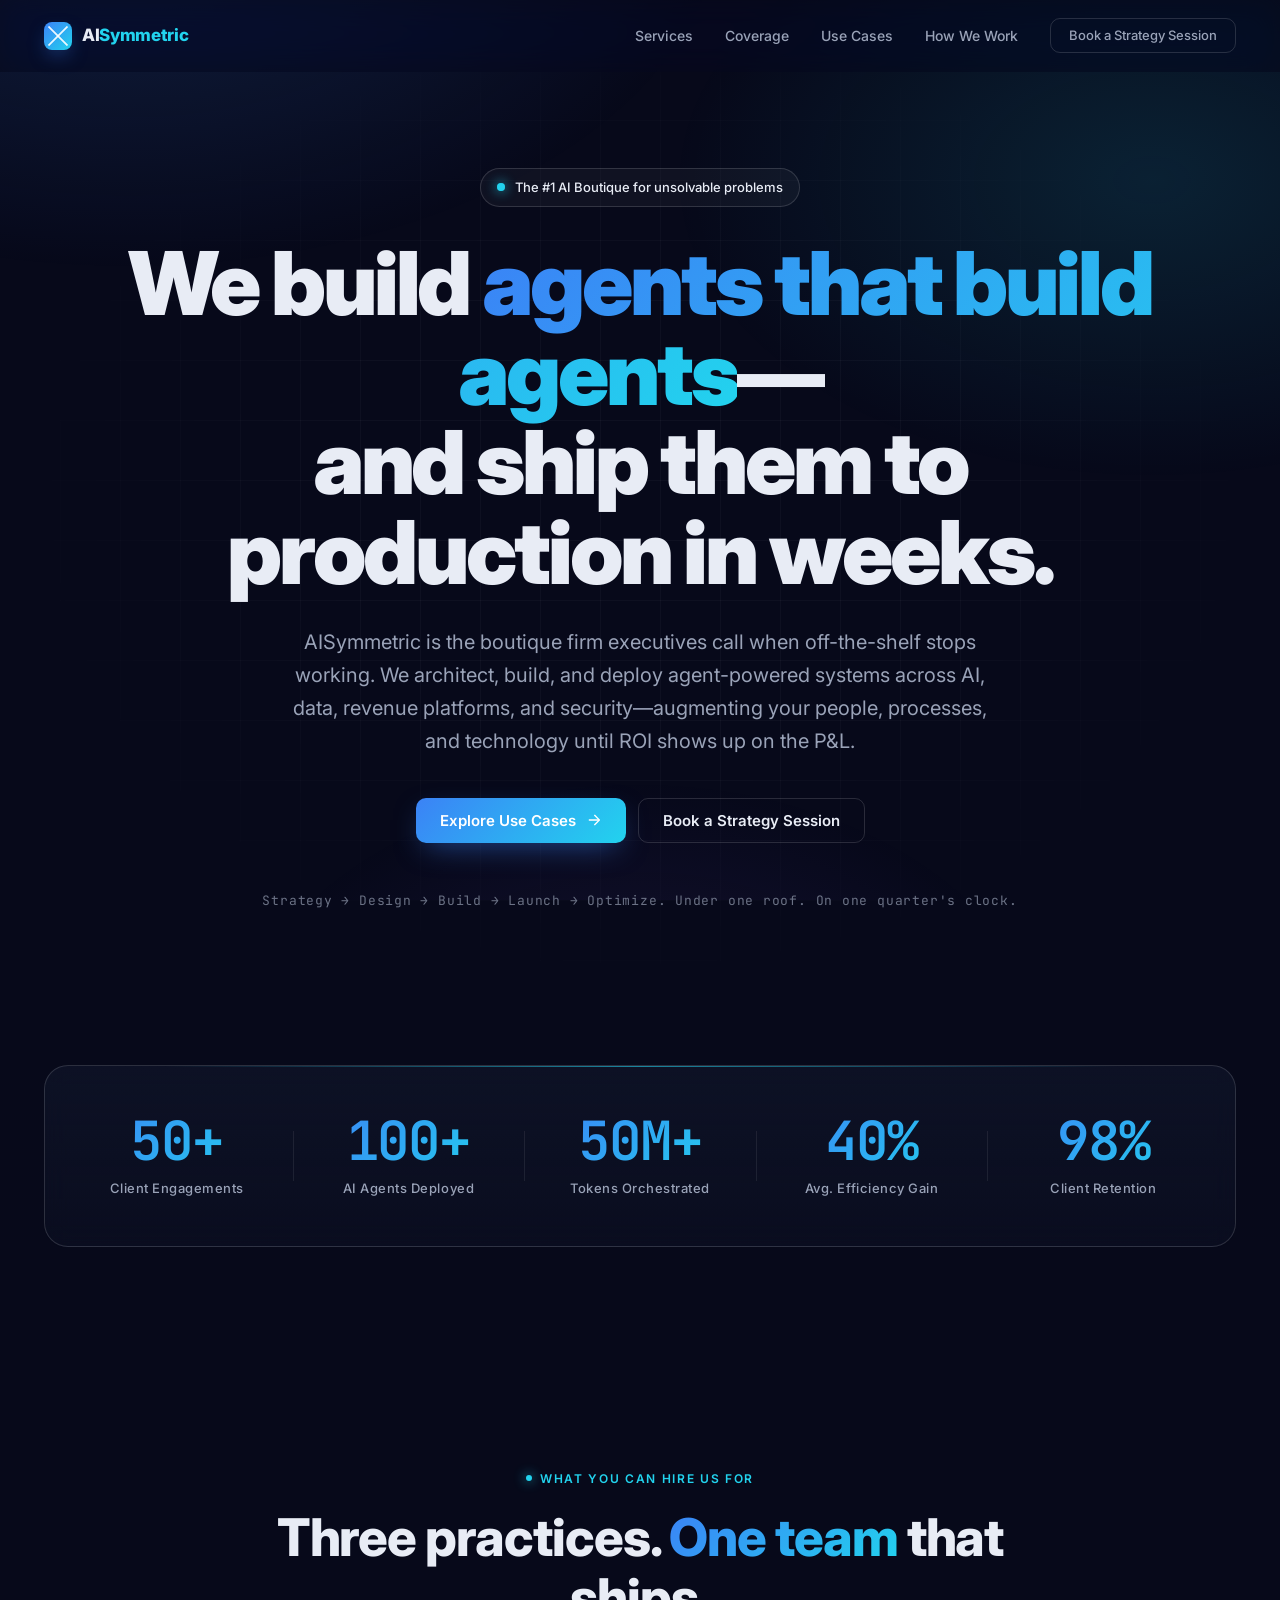
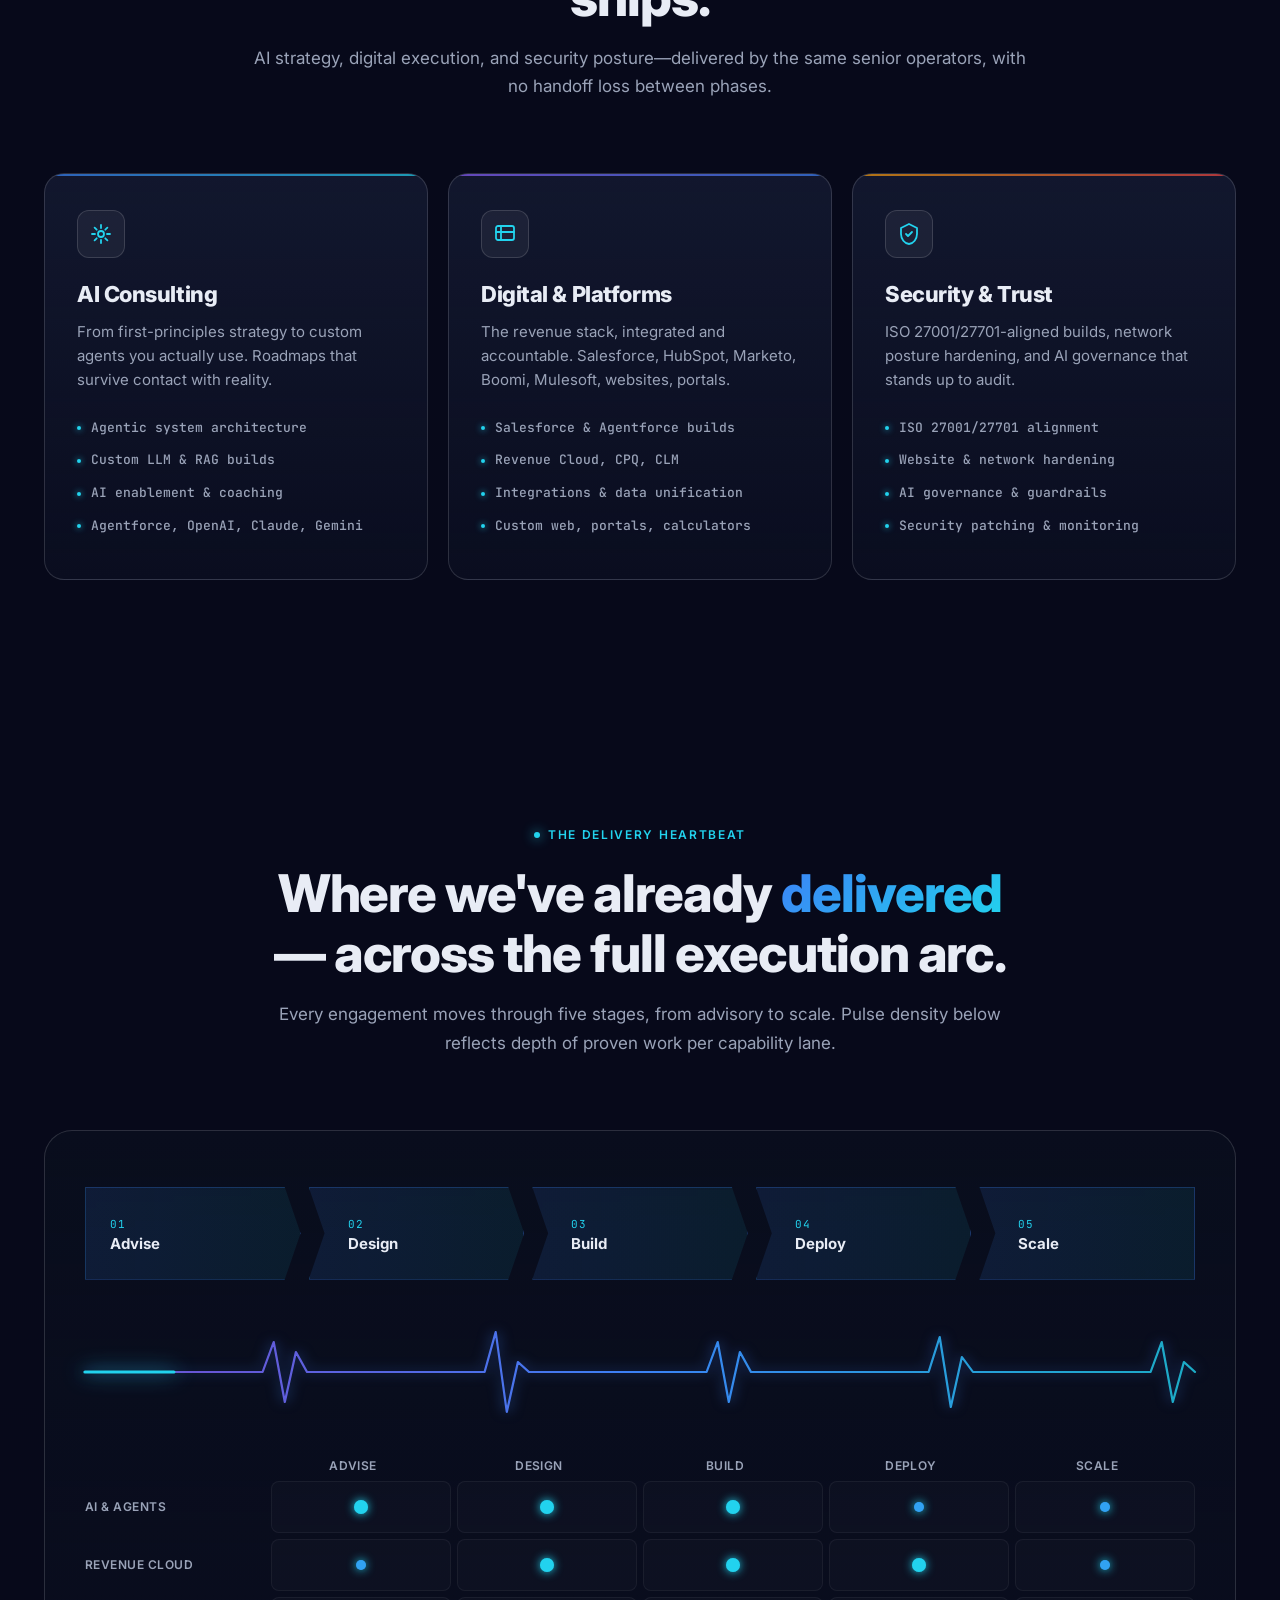
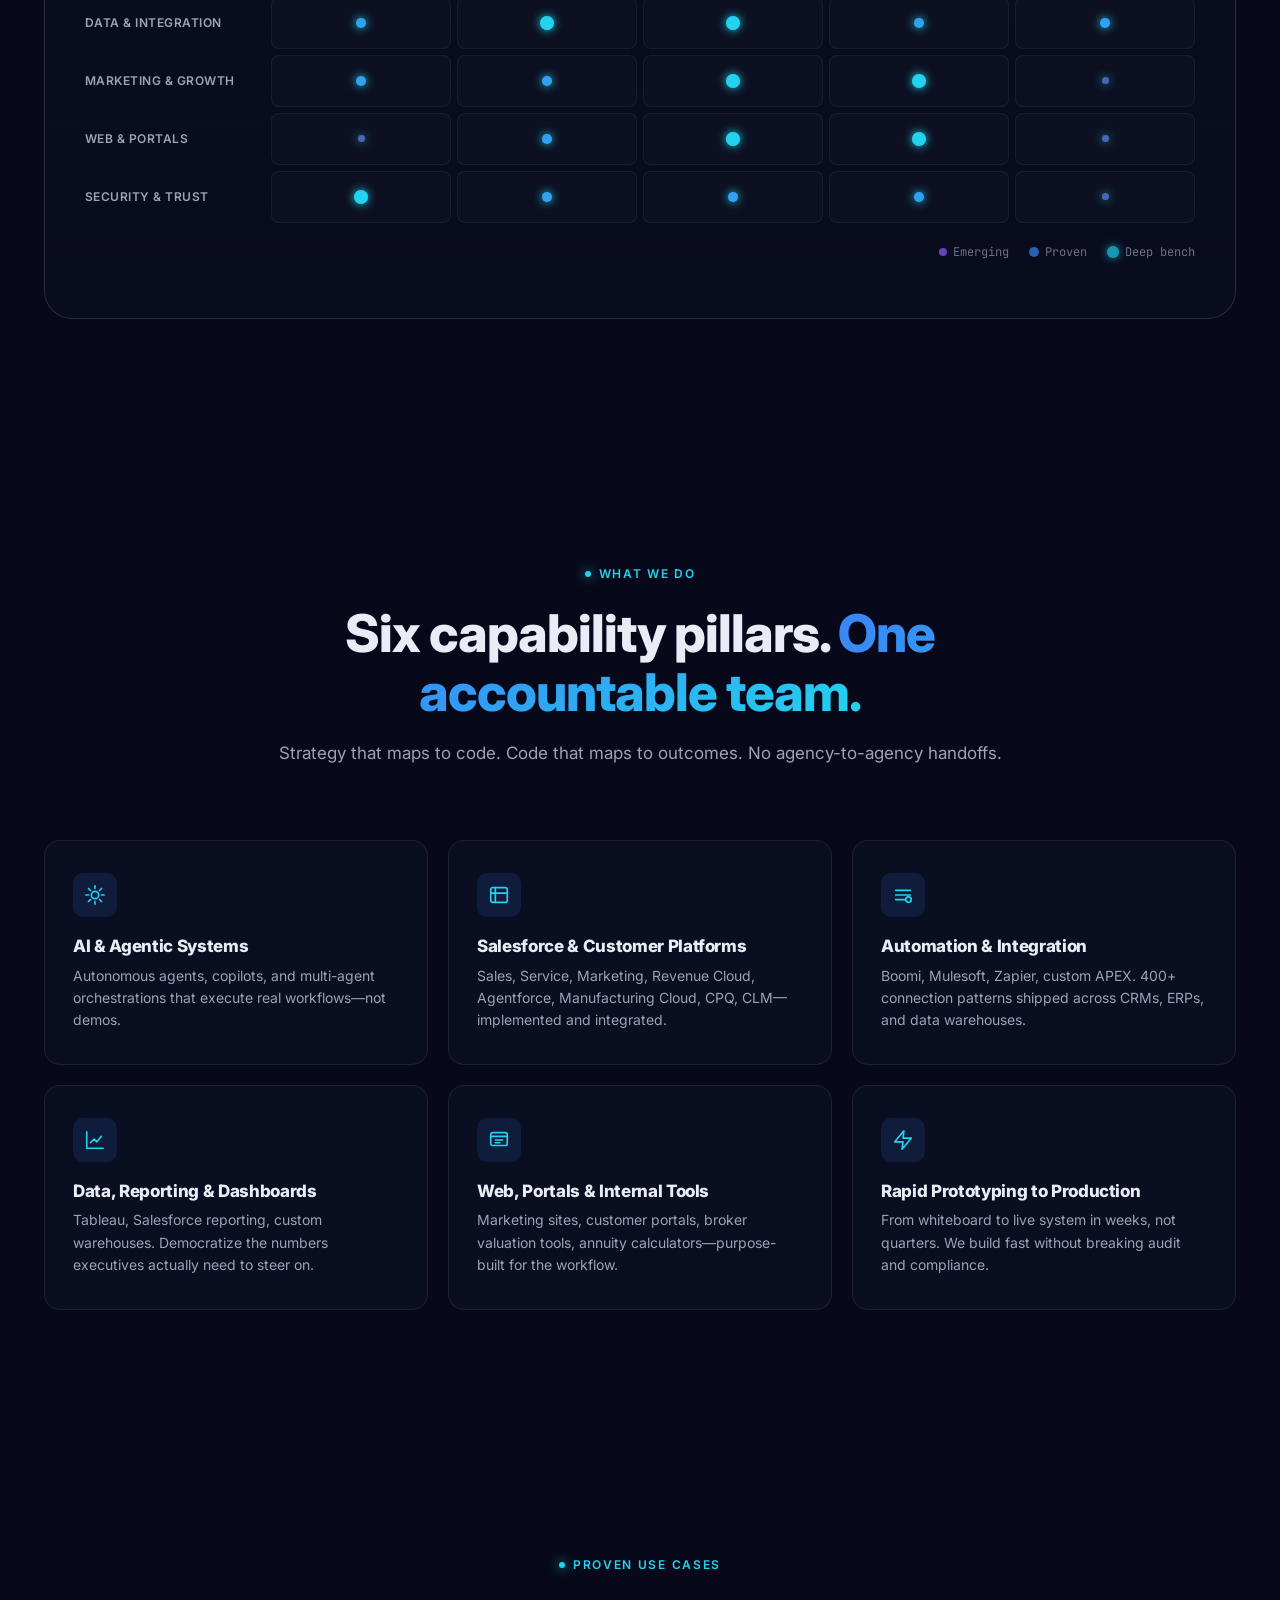
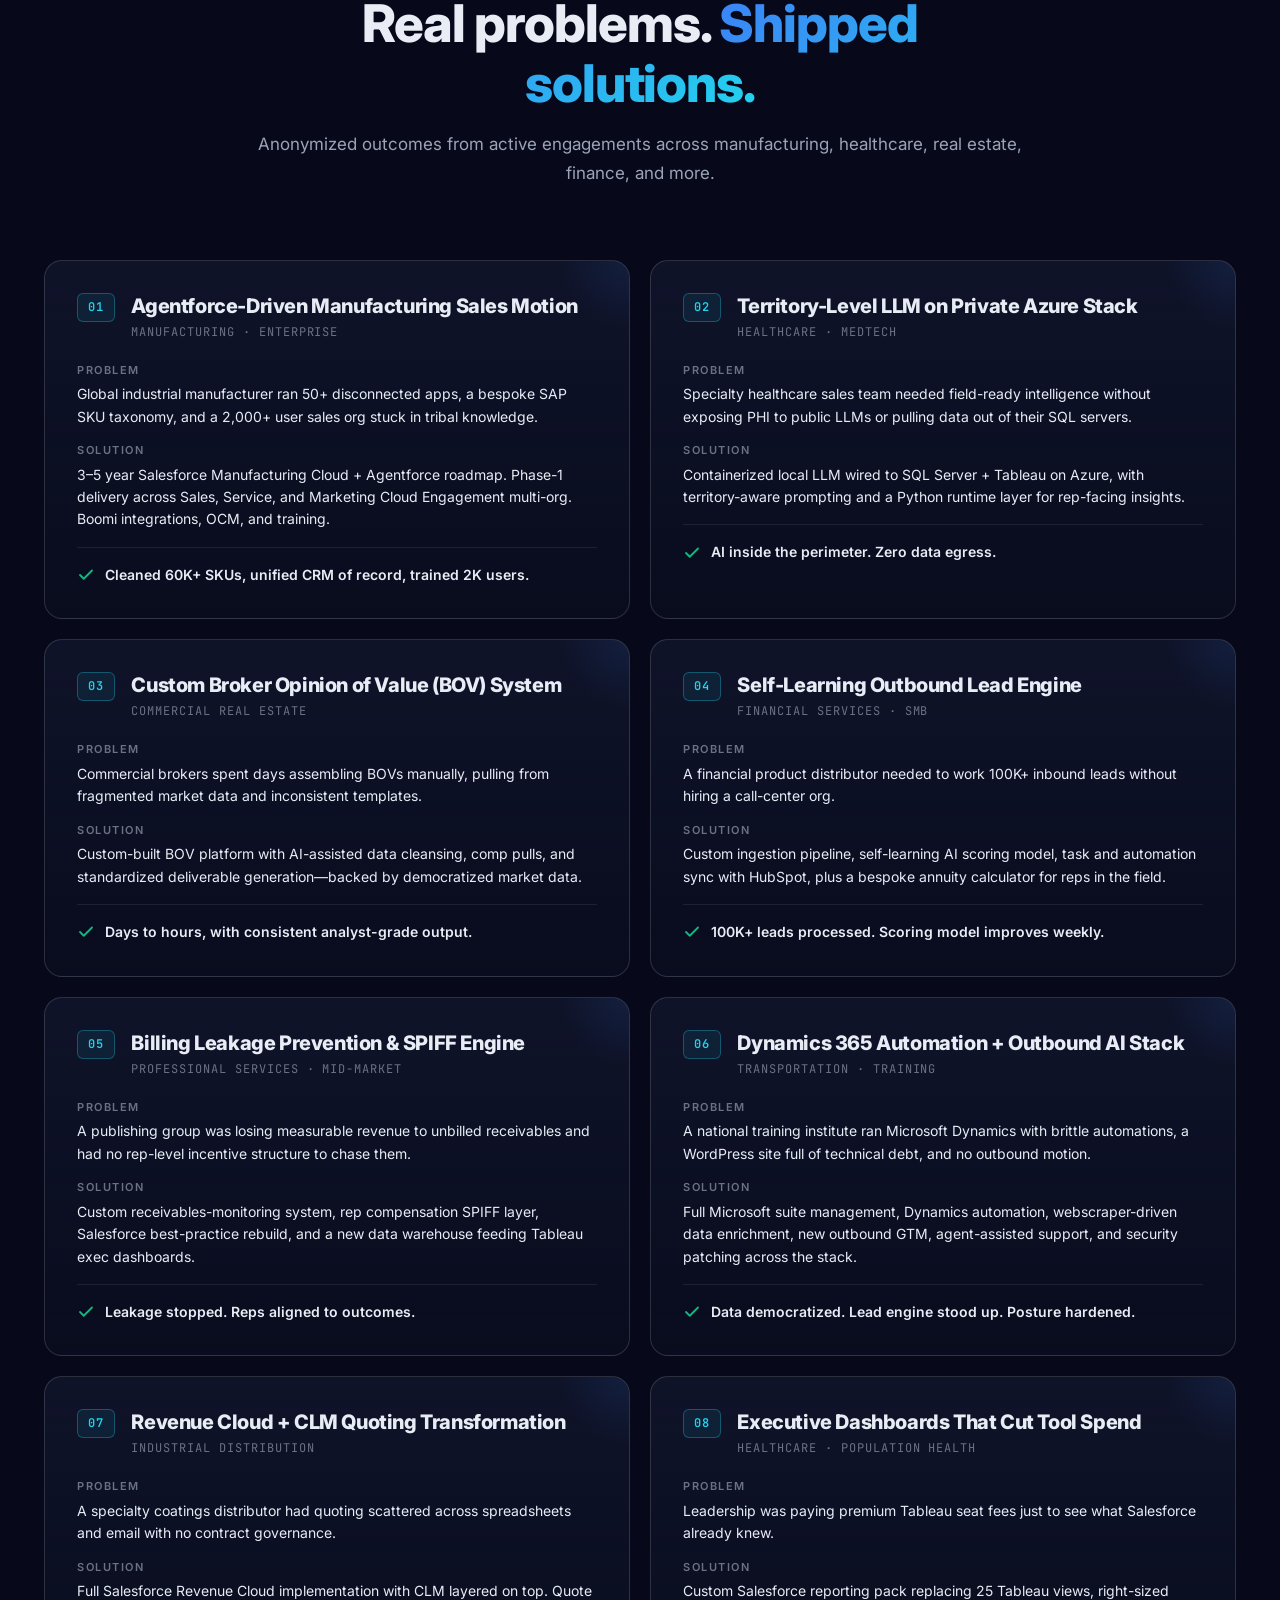
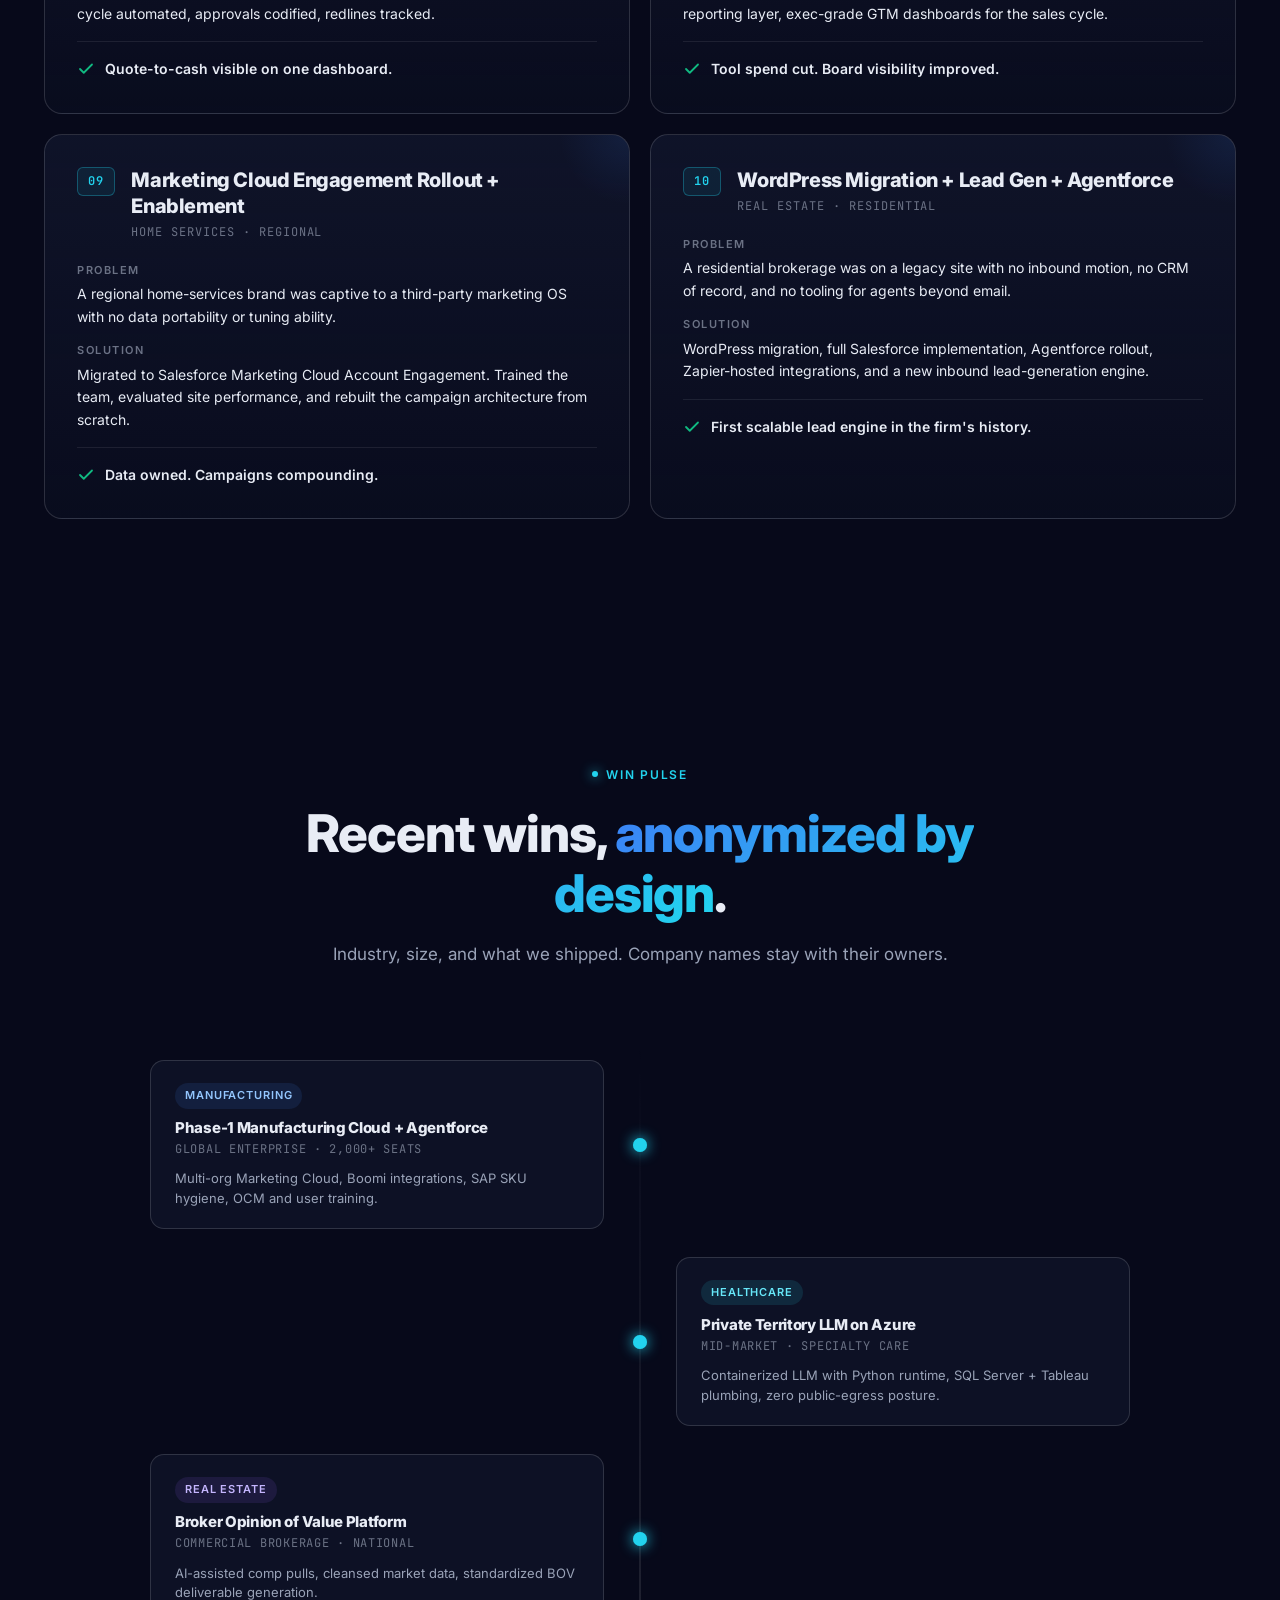
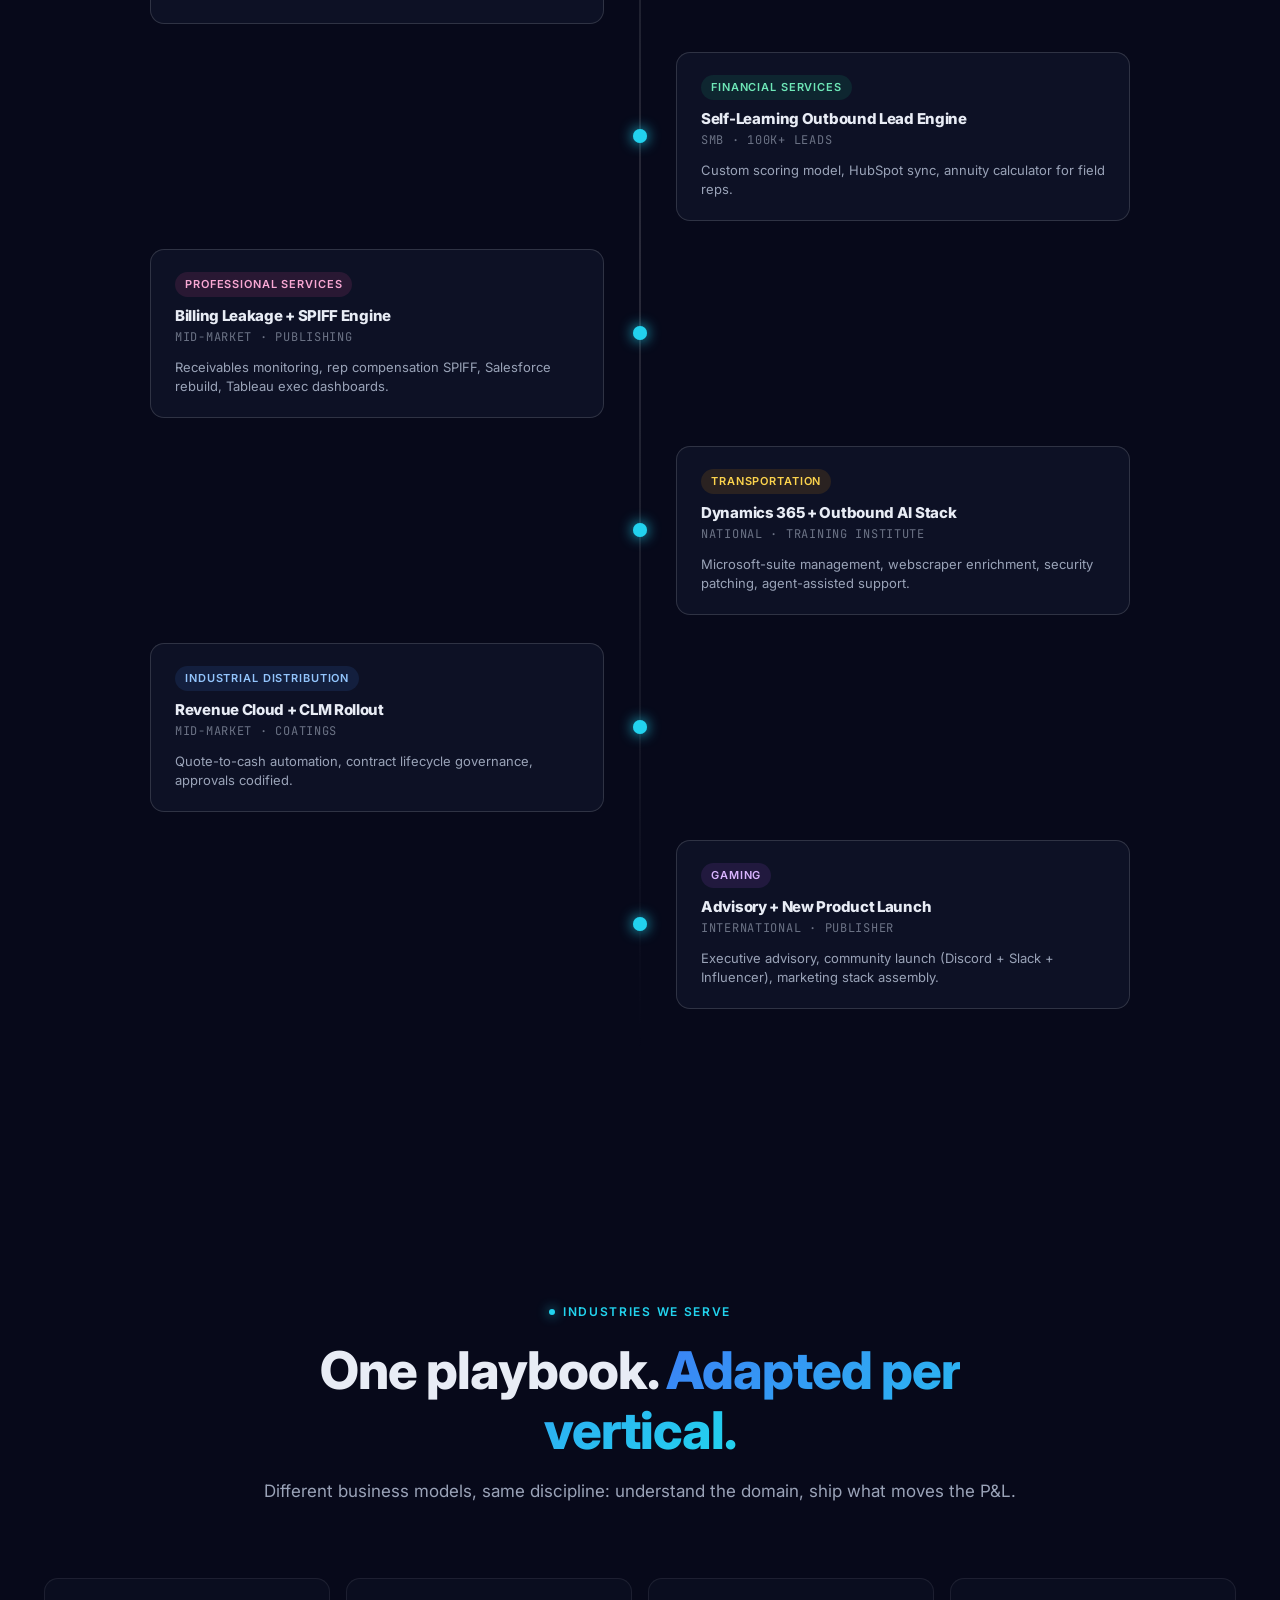
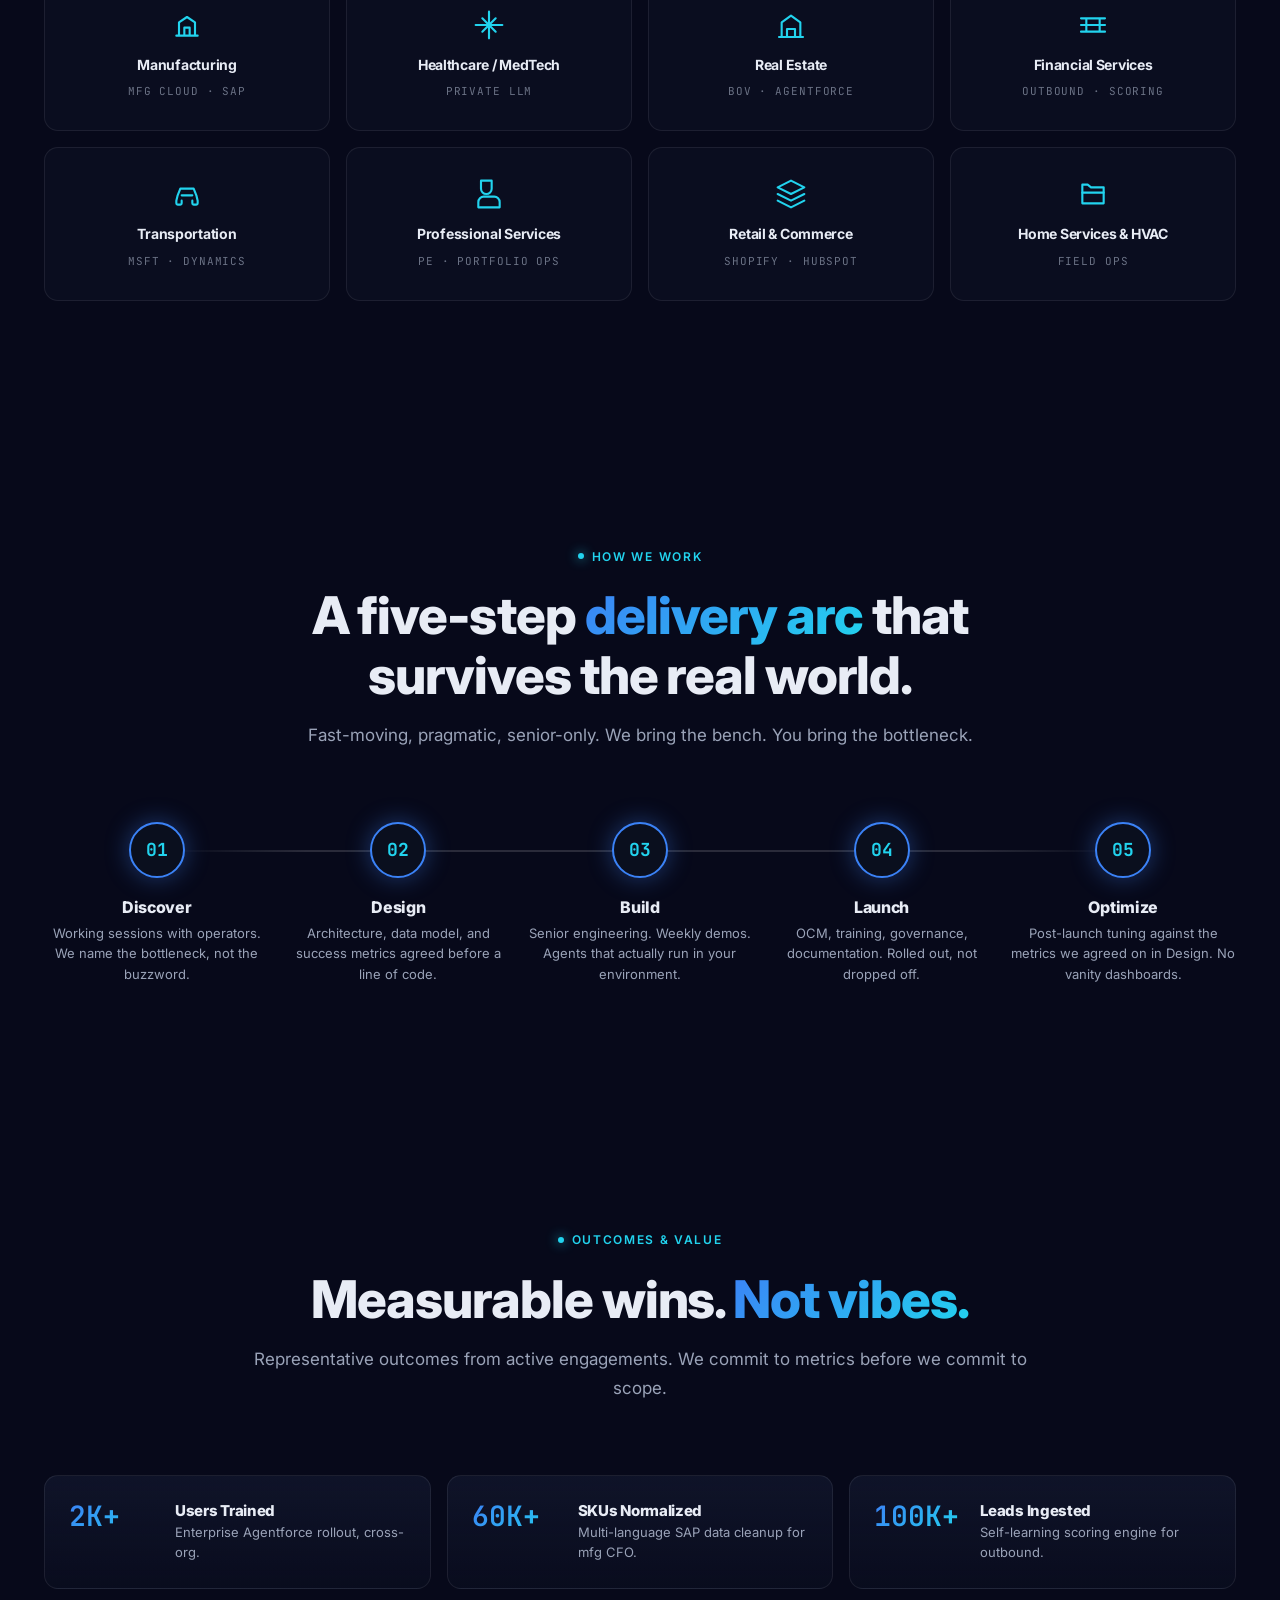
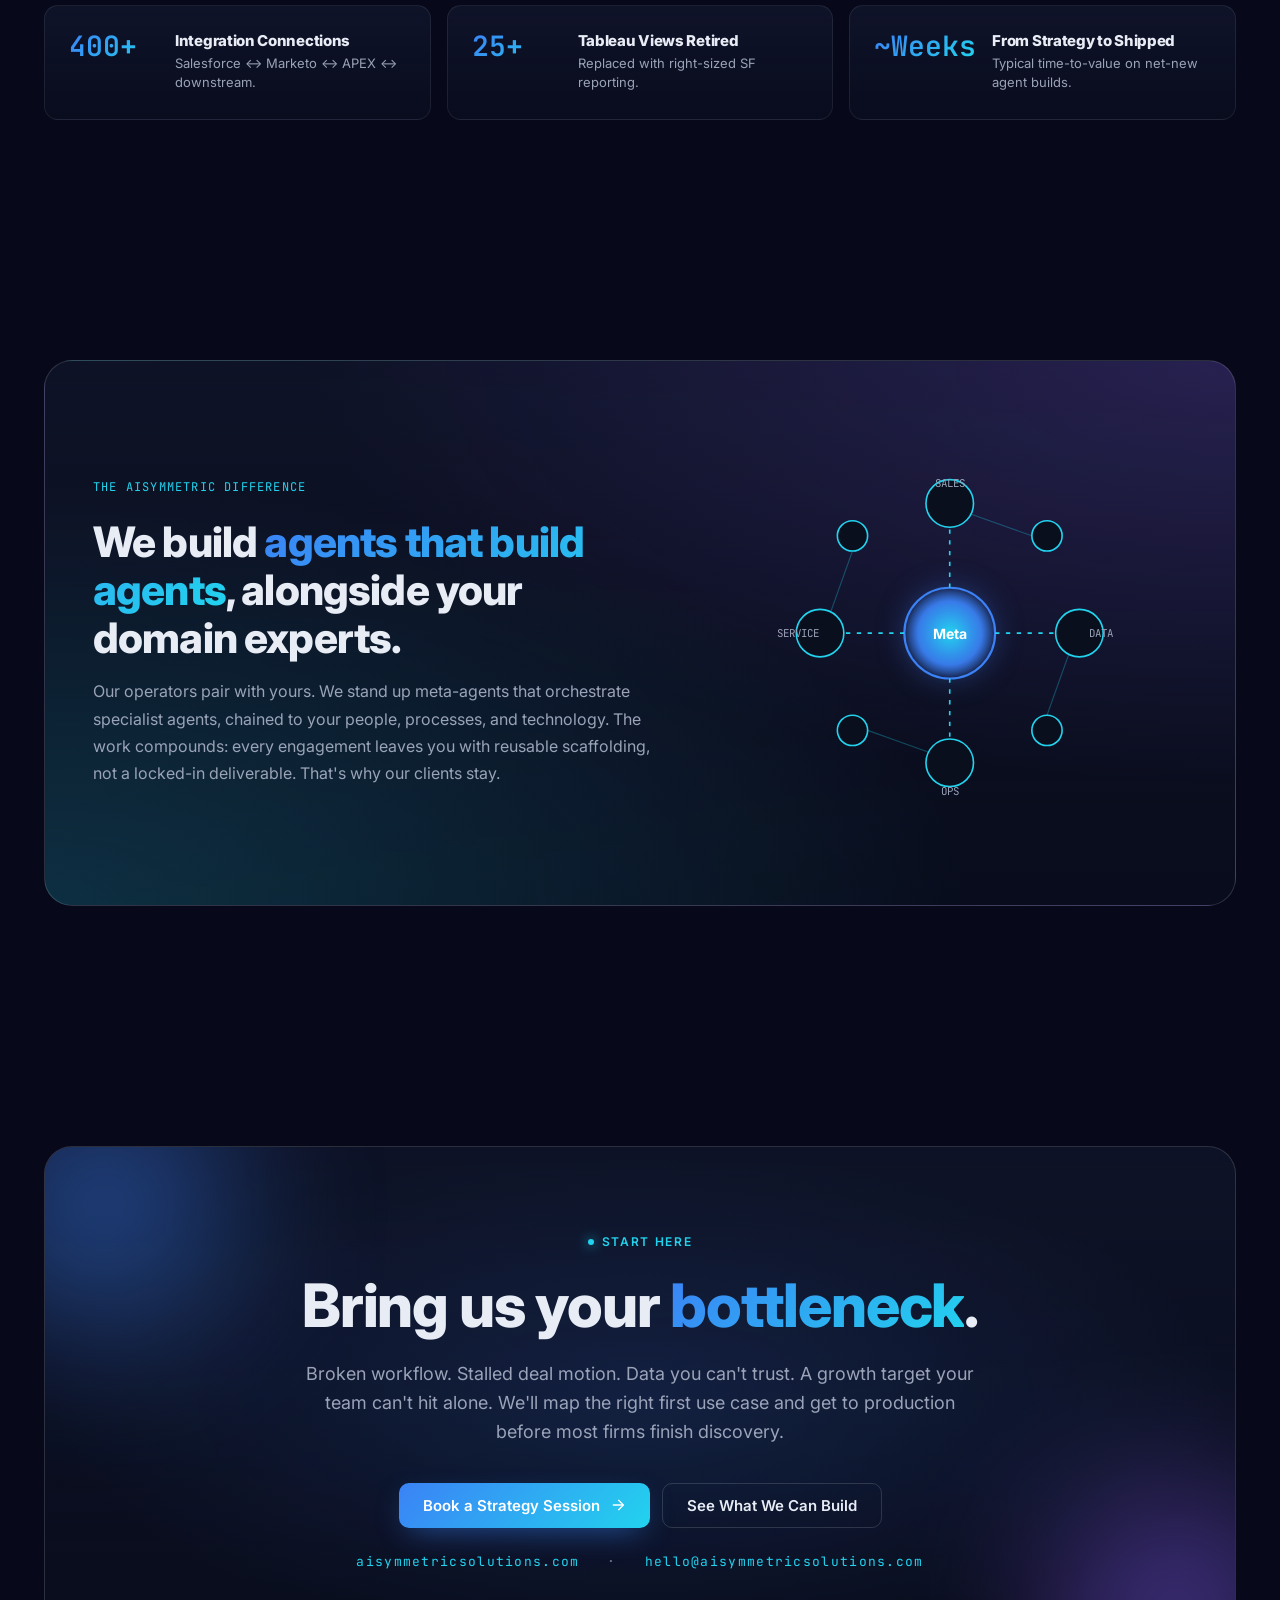
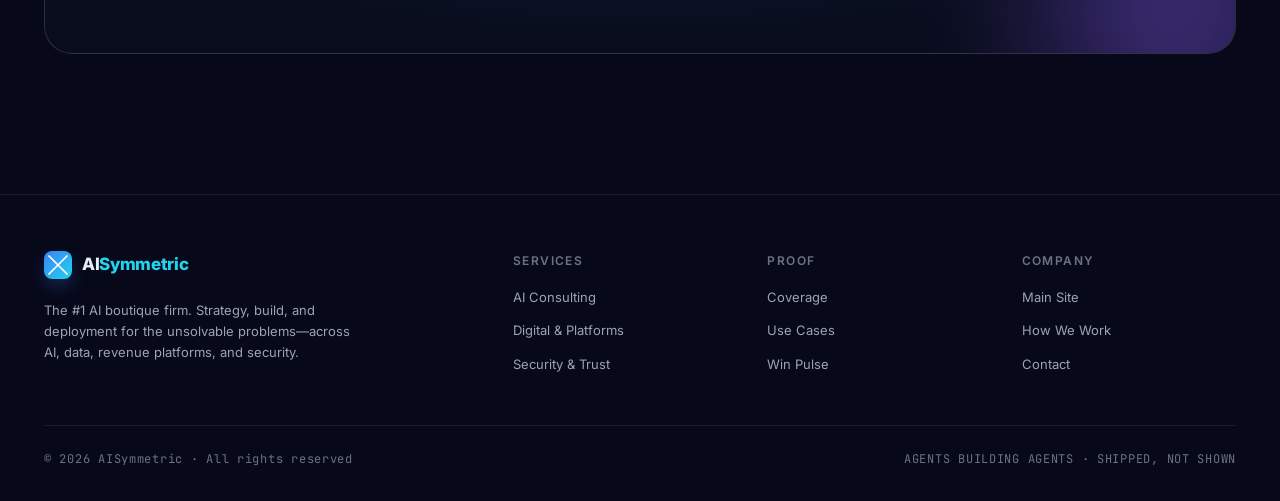
==== success/index.html @ db39bcf5 "Add /success page — customer wins showcase Presentation-ready single-page microsite highlighting ano" ====
<!DOCTYPE html>
<html lang="en">
<head>
  <meta charset="UTF-8" />
  <meta name="viewport" content="width=device-width, initial-scale=1.0" />
  <meta name="theme-color" content="#0A0F1E" />

  <title>AISymmetric — The AI Boutique Solving the Unsolvable</title>
  <meta name="description" content="AISymmetric is the #1 AI boutique firm. We architect, build, and deploy agent-powered systems that accelerate ROI across people, process, and technology — from strategy to production in weeks, not quarters." />
  <meta name="keywords" content="AI consulting, AI agents, Agentforce, Salesforce, automation, AI strategy, custom AI, boutique AI firm, AI ROI, agentic systems" />

  <link rel="canonical" href="https://success.aisymmetricsolutions.com/" />
  <meta property="og:type" content="website" />
  <meta property="og:title" content="AISymmetric — The AI Boutique Solving the Unsolvable" />
  <meta property="og:description" content="We build agents that build agents. From strategy to production in weeks. Trusted across manufacturing, healthcare, real estate, financial services, and transportation." />
  <meta property="og:url" content="https://success.aisymmetricsolutions.com/" />
  <meta property="og:image" content="https://success.aisymmetricsolutions.com/og-image.png" />
  <meta name="twitter:card" content="summary_large_image" />

  <link rel="preconnect" href="https://fonts.googleapis.com" />
  <link rel="preconnect" href="https://fonts.gstatic.com" crossorigin />
  <link href="https://fonts.googleapis.com/css2?family=Inter:wght@300;400;500;600;700;800;900&family=JetBrains+Mono:wght@400;500;600&display=swap" rel="stylesheet" />

  <style>
    /* =========================================================
       TOKENS
       ========================================================= */
    :root {
      --bg:           #07091A;
      --bg-2:         #0A0F1E;
      --surface:      #0F1428;
      --surface-2:    #151B33;
      --border:       rgba(255,255,255,0.08);
      --border-2:     rgba(255,255,255,0.14);

      --text:         #E8ECF5;
      --text-soft:    #9AA3B8;
      --text-dim:     #6B7285;

      --brand:        #3B82F6;
      --brand-2:      #22D3EE;
      --brand-3:      #8B5CF6;
      --accent:       #F59E0B;
      --success:      #10B981;

      --grad-brand:   linear-gradient(135deg, #3B82F6, #22D3EE);
      --grad-wide:    linear-gradient(90deg, #8B5CF6 0%, #3B82F6 50%, #22D3EE 100%);
      --grad-glow:    radial-gradient(ellipse at center, rgba(59,130,246,0.25), transparent 70%);

      --font:         'Inter', -apple-system, BlinkMacSystemFont, 'Segoe UI', sans-serif;
      --font-mono:    'JetBrains Mono', ui-monospace, SFMono-Regular, Menlo, monospace;

      --ease:         cubic-bezier(0.16, 1, 0.3, 1);
      --t-med:        0.3s ease;
      --t-smooth:     0.5s var(--ease);
      --t-slow:       0.8s var(--ease);

      --container:    1240px;
      --gutter:       24px;
      --nav-h:        72px;
    }

    /* =========================================================
       BASE
       ========================================================= */
    *, *::before, *::after { box-sizing: border-box; }
    html { scroll-behavior: smooth; -webkit-text-size-adjust: 100%; }
    body {
      margin: 0;
      font-family: var(--font);
      font-size: 16px;
      line-height: 1.6;
      color: var(--text);
      background: var(--bg);
      -webkit-font-smoothing: antialiased;
      -moz-osx-font-smoothing: grayscale;
      overflow-x: hidden;
    }
    body::before {
      content: '';
      position: fixed; inset: 0;
      background:
        radial-gradient(1000px 600px at 10% -10%, rgba(59,130,246,0.18), transparent 60%),
        radial-gradient(800px 500px at 90% 20%, rgba(34,211,238,0.12), transparent 60%),
        radial-gradient(700px 500px at 50% 120%, rgba(139,92,246,0.12), transparent 60%);
      z-index: -1; pointer-events: none;
    }
    img, svg { max-width: 100%; display: block; }
    a { color: inherit; text-decoration: none; }
    button { font: inherit; cursor: pointer; border: none; background: none; color: inherit; }
    h1, h2, h3, h4 { margin: 0 0 0.5em; letter-spacing: -0.02em; line-height: 1.15; font-weight: 800; }
    p { margin: 0 0 1em; color: var(--text-soft); }
    ::selection { background: var(--brand); color: var(--bg); }

    .container { max-width: var(--container); margin: 0 auto; padding: 0 var(--gutter); }
    section { padding: 120px 0; position: relative; }

    .gradient-text {
      background: var(--grad-brand);
      -webkit-background-clip: text;
      -webkit-text-fill-color: transparent;
      background-clip: text;
    }
    .eyebrow {
      display: inline-flex; align-items: center; gap: 8px;
      font-size: 12px; font-weight: 600; letter-spacing: 0.14em;
      text-transform: uppercase;
      color: var(--brand-2);
      margin-bottom: 20px;
    }
    .eyebrow::before {
      content: ''; width: 6px; height: 6px; border-radius: 50%;
      background: var(--brand-2); box-shadow: 0 0 12px var(--brand-2);
    }
    .section-head { text-align: center; max-width: 780px; margin: 0 auto 72px; }
    .section-head h2 { font-size: clamp(34px, 4.5vw, 52px); margin-bottom: 16px; }
    .section-head p { font-size: 17px; line-height: 1.7; }

    /* Scroll reveal base */
    .reveal { opacity: 0; transform: translateY(24px); transition: opacity var(--t-slow), transform var(--t-slow); }
    .reveal.in { opacity: 1; transform: none; }
    .reveal-stagger > * { opacity: 0; transform: translateY(24px); transition: opacity var(--t-slow), transform var(--t-slow); }
    .reveal-stagger.in > *:nth-child(1) { transition-delay: 0ms;  }
    .reveal-stagger.in > *:nth-child(2) { transition-delay: 80ms; }
    .reveal-stagger.in > *:nth-child(3) { transition-delay: 160ms;}
    .reveal-stagger.in > *:nth-child(4) { transition-delay: 240ms;}
    .reveal-stagger.in > *:nth-child(5) { transition-delay: 320ms;}
    .reveal-stagger.in > *:nth-child(6) { transition-delay: 400ms;}
    .reveal-stagger.in > * { opacity: 1; transform: none; }

    /* =========================================================
       BUTTONS
       ========================================================= */
    .btn {
      display: inline-flex; align-items: center; gap: 10px;
      padding: 14px 24px;
      font-size: 15px; font-weight: 600;
      border-radius: 10px;
      transition: transform var(--t-smooth), box-shadow var(--t-smooth), background var(--t-med), color var(--t-med), border-color var(--t-med);
      white-space: nowrap; line-height: 1;
    }
    .btn svg { width: 16px; height: 16px; transition: transform var(--t-smooth); }
    .btn:hover svg { transform: translateX(3px); }
    .btn-primary {
      background: var(--grad-brand); color: #fff;
      box-shadow: 0 10px 30px -10px rgba(59,130,246,0.6);
    }
    .btn-primary:hover { transform: translateY(-2px); box-shadow: 0 16px 40px -10px rgba(59,130,246,0.8); }
    .btn-ghost {
      background: transparent; color: var(--text);
      border: 1px solid var(--border-2);
    }
    .btn-ghost:hover { border-color: var(--brand-2); background: rgba(34,211,238,0.06); transform: translateY(-2px); }

    /* =========================================================
       NAV
       ========================================================= */
    .nav {
      position: fixed; top: 0; left: 0; right: 0;
      height: var(--nav-h);
      display: flex; align-items: center;
      background: rgba(7,9,26,0.6);
      backdrop-filter: saturate(180%) blur(16px);
      -webkit-backdrop-filter: saturate(180%) blur(16px);
      border-bottom: 1px solid transparent;
      transition: border-color var(--t-med), background var(--t-med);
      z-index: 100;
    }
    .nav.scrolled { background: rgba(7,9,26,0.85); border-bottom-color: var(--border); }
    .nav .container { display: flex; align-items: center; justify-content: space-between; width: 100%; }
    .brand {
      display: inline-flex; align-items: center; gap: 10px;
      font-weight: 800; font-size: 17px; letter-spacing: -0.02em;
    }
    .brand-mark {
      width: 28px; height: 28px; border-radius: 8px;
      background: var(--grad-brand);
      display: inline-flex; align-items: center; justify-content: center;
      box-shadow: 0 8px 20px -6px rgba(59,130,246,0.6);
      position: relative;
    }
    .brand-mark::after {
      content: ''; position: absolute; inset: 3px;
      border-radius: 5px;
      background:
        linear-gradient(45deg, transparent 47%, rgba(255,255,255,0.9) 48%, rgba(255,255,255,0.9) 52%, transparent 53%),
        linear-gradient(-45deg, transparent 47%, rgba(255,255,255,0.9) 48%, rgba(255,255,255,0.9) 52%, transparent 53%);
    }
    .brand-word .accent { color: var(--brand-2); }
    .nav-links {
      display: flex; gap: 32px; align-items: center;
      list-style: none; margin: 0; padding: 0;
    }
    .nav-links a {
      font-size: 14px; font-weight: 500; color: var(--text-soft);
      transition: color var(--t-med);
    }
    .nav-links a:hover { color: var(--text); }
    .nav-toggle { display: none; width: 32px; height: 32px; position: relative; }
    .nav-toggle span {
      position: absolute; left: 4px; right: 4px; height: 2px;
      background: var(--text); border-radius: 2px;
      transition: transform var(--t-med), top var(--t-med), opacity 0.2s;
    }
    .nav-toggle span:nth-child(1) { top: 10px; }
    .nav-toggle span:nth-child(2) { top: 15px; }
    .nav-toggle span:nth-child(3) { top: 20px; }
    .nav-toggle[aria-expanded="true"] span:nth-child(1) { top: 15px; transform: rotate(45deg); }
    .nav-toggle[aria-expanded="true"] span:nth-child(2) { opacity: 0; }
    .nav-toggle[aria-expanded="true"] span:nth-child(3) { top: 15px; transform: rotate(-45deg); }

    /* =========================================================
       HERO
       ========================================================= */
    .hero {
      min-height: 100vh;
      padding: calc(var(--nav-h) + 96px) 0 80px;
      display: flex; align-items: center;
      position: relative; overflow: hidden;
    }
    .hero-grid {
      position: absolute; inset: 0;
      background-image:
        linear-gradient(rgba(255,255,255,0.03) 1px, transparent 1px),
        linear-gradient(90deg, rgba(255,255,255,0.03) 1px, transparent 1px);
      background-size: 60px 60px;
      mask-image: radial-gradient(ellipse 60% 60% at 50% 50%, #000 40%, transparent 85%);
      -webkit-mask-image: radial-gradient(ellipse 60% 60% at 50% 50%, #000 40%, transparent 85%);
      pointer-events: none;
    }
    .hero .container { position: relative; z-index: 2; text-align: center; }
    .hero-badge {
      display: inline-flex; align-items: center; gap: 10px;
      padding: 8px 16px;
      background: rgba(255,255,255,0.04);
      border: 1px solid var(--border-2);
      border-radius: 999px;
      font-size: 13px; font-weight: 500;
      margin-bottom: 32px;
    }
    .hero-badge .pulse {
      width: 8px; height: 8px; border-radius: 50%;
      background: var(--brand-2); position: relative;
      box-shadow: 0 0 12px var(--brand-2);
    }
    .hero-badge .pulse::after {
      content: ''; position: absolute; inset: 0; border-radius: 50%;
      background: var(--brand-2); opacity: 0.4;
      animation: pulse-dot 2s ease-in-out infinite;
    }
    @keyframes pulse-dot {
      0%,100% { transform: scale(1); opacity: 0.4; }
      50%     { transform: scale(2.6); opacity: 0; }
    }
    .hero h1 {
      font-size: clamp(44px, 7vw, 88px);
      font-weight: 900;
      line-height: 1.02;
      letter-spacing: -0.035em;
      margin-bottom: 28px;
      max-width: 1040px; margin-left: auto; margin-right: auto;
    }
    .hero-sub {
      font-size: clamp(17px, 1.6vw, 20px);
      color: var(--text-soft);
      line-height: 1.65;
      max-width: 720px;
      margin: 0 auto 40px;
    }
    .hero-ctas { display: flex; gap: 12px; justify-content: center; flex-wrap: wrap; margin-bottom: 48px; }
    .hero-credibility {
      font-size: 13px; color: var(--text-dim); font-family: var(--font-mono);
      letter-spacing: 0.06em;
    }

    /* =========================================================
       METRICS BAR
       ========================================================= */
    .metrics {
      padding: 60px 0 96px;
      position: relative;
    }
    .metrics-shell {
      padding: 48px 32px;
      background: linear-gradient(180deg, rgba(15,20,40,0.8), rgba(15,20,40,0.4));
      border: 1px solid var(--border-2);
      border-radius: 24px;
      backdrop-filter: blur(12px);
      position: relative; overflow: hidden;
    }
    .metrics-shell::before {
      content: ''; position: absolute; top: 0; left: 10%; right: 10%; height: 1px;
      background: linear-gradient(90deg, transparent, var(--brand-2), transparent);
      opacity: 0.6;
    }
    .metrics-grid {
      display: grid;
      grid-template-columns: repeat(5, 1fr);
      gap: 32px;
    }
    .metric {
      text-align: center;
      position: relative;
    }
    .metric + .metric::before {
      content: ''; position: absolute; left: -16px; top: 20%; bottom: 20%; width: 1px;
      background: var(--border);
    }
    .metric-value {
      font-family: var(--font-mono);
      font-size: clamp(36px, 4.5vw, 54px);
      font-weight: 600;
      line-height: 1;
      letter-spacing: -0.02em;
      background: var(--grad-brand);
      -webkit-background-clip: text;
      -webkit-text-fill-color: transparent;
      background-clip: text;
      margin-bottom: 10px;
    }
    .metric-label {
      font-size: 13px; font-weight: 500;
      color: var(--text-soft);
      letter-spacing: 0.04em;
    }

    /* =========================================================
       OFFERINGS — 3 pillars
       ========================================================= */
    .offerings-grid {
      display: grid;
      grid-template-columns: repeat(3, 1fr);
      gap: 20px;
    }
    .offering {
      padding: 36px 32px;
      background: linear-gradient(180deg, rgba(21,27,51,0.8), rgba(15,20,40,0.4));
      border: 1px solid var(--border-2);
      border-radius: 20px;
      position: relative; overflow: hidden;
      transition: transform var(--t-smooth), border-color var(--t-smooth), box-shadow var(--t-smooth);
    }
    .offering::before {
      content: ''; position: absolute; top: 0; left: 0; right: 0; height: 2px;
      background: var(--accent-bar, var(--grad-brand));
      opacity: 0.7;
    }
    .offering:nth-child(1) { --accent-bar: linear-gradient(90deg, #3B82F6, #22D3EE); }
    .offering:nth-child(2) { --accent-bar: linear-gradient(90deg, #8B5CF6, #3B82F6); }
    .offering:nth-child(3) { --accent-bar: linear-gradient(90deg, #F59E0B, #EF4444); }
    .offering:hover {
      transform: translateY(-6px);
      border-color: rgba(34,211,238,0.4);
      box-shadow: 0 24px 60px -20px rgba(59,130,246,0.35);
    }
    .offering-icon {
      width: 48px; height: 48px; border-radius: 12px;
      display: inline-flex; align-items: center; justify-content: center;
      background: rgba(255,255,255,0.05);
      border: 1px solid var(--border-2);
      margin-bottom: 24px;
      color: var(--brand-2);
    }
    .offering-icon svg { width: 24px; height: 24px; stroke: currentColor; fill: none; stroke-width: 1.8; stroke-linecap: round; stroke-linejoin: round; }
    .offering h3 { font-size: 22px; margin-bottom: 12px; letter-spacing: -0.02em; }
    .offering p { font-size: 15px; margin: 0 0 20px; }
    .offering-list { list-style: none; margin: 0; padding: 0; }
    .offering-list li {
      font-size: 13px; font-family: var(--font-mono); font-weight: 500;
      color: var(--text-soft);
      padding: 6px 0;
      display: flex; align-items: center; gap: 10px;
    }
    .offering-list li::before {
      content: ''; width: 4px; height: 4px; border-radius: 50%;
      background: var(--brand-2);
      box-shadow: 0 0 6px var(--brand-2);
    }

    /* =========================================================
       HEARTBEAT — signature viz
       ========================================================= */
    .heartbeat {
      padding: 120px 0;
    }
    .hb-shell {
      padding: 56px 40px;
      background: linear-gradient(180deg, rgba(10,15,30,0.8), rgba(15,20,40,0.3));
      border: 1px solid var(--border-2);
      border-radius: 28px;
      position: relative; overflow: hidden;
    }
    .hb-chevrons {
      display: grid;
      grid-template-columns: repeat(5, 1fr);
      gap: 8px;
      margin-bottom: 32px;
    }
    .hb-stage {
      position: relative;
      padding: 22px 24px 22px 38px;
      background: linear-gradient(90deg, rgba(59,130,246,0.12), rgba(34,211,238,0.08));
      border: 1px solid rgba(59,130,246,0.25);
      clip-path: polygon(0 0, calc(100% - 16px) 0, 100% 50%, calc(100% - 16px) 100%, 0 100%, 16px 50%);
    }
    .hb-stage:first-child { clip-path: polygon(0 0, calc(100% - 16px) 0, 100% 50%, calc(100% - 16px) 100%, 0 100%); padding-left: 24px; }
    .hb-stage:last-child { clip-path: polygon(0 0, 100% 0, 100% 100%, 0 100%, 16px 50%); }
    .hb-stage h4 {
      font-size: 15px; font-weight: 700;
      color: var(--text);
      margin: 0 0 4px;
      letter-spacing: 0;
    }
    .hb-stage span {
      font-size: 11px; font-family: var(--font-mono);
      color: var(--brand-2); letter-spacing: 0.1em;
      text-transform: uppercase;
    }
    .hb-ekg {
      width: 100%; height: 120px;
      margin: 16px 0 24px;
      position: relative;
    }
    .hb-ekg svg { width: 100%; height: 100%; overflow: visible; }
    .hb-ekg .ekg-line {
      fill: none;
      stroke: url(#ekgGrad);
      stroke-width: 2;
      stroke-linecap: round; stroke-linejoin: round;
      filter: drop-shadow(0 0 6px rgba(59,130,246,0.6));
    }
    .hb-ekg .ekg-dash {
      fill: none;
      stroke: var(--brand-2);
      stroke-width: 3;
      stroke-linecap: round;
      filter: drop-shadow(0 0 10px var(--brand-2));
      stroke-dasharray: 80 2000;
      animation: ekg-run 4s linear infinite;
    }
    @keyframes ekg-run {
      0% { stroke-dashoffset: 0; }
      100% { stroke-dashoffset: -2080; }
    }
    .hb-grid {
      display: grid;
      grid-template-columns: 180px repeat(5, 1fr);
      gap: 6px;
      font-size: 12px;
    }
    .hb-grid .hb-row-label {
      display: flex; align-items: center;
      padding-right: 16px;
      font-size: 12px; font-weight: 600;
      color: var(--text-soft);
      letter-spacing: 0.04em;
      text-transform: uppercase;
    }
    .hb-cell {
      height: 52px;
      background: rgba(255,255,255,0.02);
      border: 1px solid rgba(255,255,255,0.05);
      border-radius: 8px;
      display: flex; align-items: center; justify-content: center;
      position: relative;
      transition: background var(--t-med);
    }
    .hb-cell:hover { background: rgba(59,130,246,0.08); }
    .hb-cell .dot {
      width: 10px; height: 10px; border-radius: 50%;
      background: var(--brand-2);
      box-shadow: 0 0 10px var(--brand-2);
      position: relative;
    }
    .hb-cell .dot::after {
      content: ''; position: absolute; inset: 0; border-radius: 50%;
      background: var(--brand-2); opacity: 0.4;
      animation: pulse-dot 3s ease-in-out infinite;
    }
    .hb-cell[data-intensity="3"] .dot { width: 14px; height: 14px; background: var(--brand-2); }
    .hb-cell[data-intensity="3"] .dot::after { animation-duration: 2s; }
    .hb-cell[data-intensity="2"] .dot { width: 10px; height: 10px; background: var(--brand); }
    .hb-cell[data-intensity="1"] .dot { width: 7px; height: 7px; background: var(--brand-3); opacity: 0.7; }
    .hb-cell[data-intensity="1"] .dot::after { animation-duration: 4s; }
    .hb-cell[data-intensity="0"] { background: transparent; border-color: rgba(255,255,255,0.03); }
    .hb-cell[data-intensity="0"] .dot { display: none; }
    .hb-legend {
      display: flex; gap: 20px; justify-content: flex-end;
      margin-top: 20px; font-size: 12px; color: var(--text-dim);
      font-family: var(--font-mono);
    }
    .hb-legend span { display: inline-flex; align-items: center; gap: 6px; }
    .hb-legend i {
      width: 8px; height: 8px; border-radius: 50%; display: inline-block;
      background: var(--brand-3); opacity: 0.7;
    }
    .hb-legend span:nth-child(2) i { background: var(--brand); width: 10px; height: 10px; }
    .hb-legend span:nth-child(3) i { background: var(--brand-2); width: 12px; height: 12px; box-shadow: 0 0 8px var(--brand-2); }

    /* =========================================================
       CAPABILITIES — What We Do
       ========================================================= */
    .capabilities-grid {
      display: grid;
      grid-template-columns: repeat(3, 1fr);
      gap: 20px;
    }
    .cap {
      padding: 32px 28px;
      background: rgba(15,20,40,0.5);
      border: 1px solid var(--border);
      border-radius: 16px;
      transition: transform var(--t-smooth), border-color var(--t-smooth), background var(--t-smooth);
    }
    .cap:hover {
      transform: translateY(-4px);
      border-color: var(--border-2);
      background: rgba(21,27,51,0.7);
    }
    .cap-icon {
      width: 44px; height: 44px;
      border-radius: 10px;
      background: rgba(59,130,246,0.12);
      color: var(--brand-2);
      display: inline-flex; align-items: center; justify-content: center;
      margin-bottom: 20px;
    }
    .cap-icon svg { width: 22px; height: 22px; stroke: currentColor; fill: none; stroke-width: 1.8; stroke-linecap: round; stroke-linejoin: round; }
    .cap h3 { font-size: 17px; margin-bottom: 8px; }
    .cap p { font-size: 14px; margin: 0; line-height: 1.6; }

    /* =========================================================
       USE CASES
       ========================================================= */
    .uc-grid {
      display: grid;
      grid-template-columns: repeat(2, 1fr);
      gap: 20px;
    }
    .uc {
      padding: 32px;
      background: linear-gradient(180deg, rgba(21,27,51,0.6), rgba(15,20,40,0.3));
      border: 1px solid var(--border-2);
      border-radius: 18px;
      position: relative; overflow: hidden;
      transition: transform var(--t-smooth), border-color var(--t-smooth);
    }
    .uc::after {
      content: ''; position: absolute; top: 0; right: 0; width: 140px; height: 140px;
      background: radial-gradient(circle, rgba(59,130,246,0.18), transparent 70%);
      transform: translate(50%, -50%);
      transition: transform var(--t-smooth), opacity var(--t-smooth);
      opacity: 0.6;
    }
    .uc:hover { transform: translateY(-4px); border-color: rgba(34,211,238,0.4); }
    .uc:hover::after { opacity: 1; transform: translate(30%, -30%); }
    .uc-head { display: flex; align-items: flex-start; gap: 16px; margin-bottom: 20px; }
    .uc-num {
      font-family: var(--font-mono); font-size: 12px; font-weight: 600;
      color: var(--brand-2); background: rgba(34,211,238,0.08);
      border: 1px solid rgba(34,211,238,0.3);
      padding: 4px 10px; border-radius: 6px;
      letter-spacing: 0.1em;
    }
    .uc h3 { font-size: 20px; margin: 0 0 4px; line-height: 1.3; }
    .uc-ind { font-size: 12px; color: var(--text-dim); font-family: var(--font-mono); letter-spacing: 0.08em; text-transform: uppercase; }
    .uc-body > div { margin-bottom: 14px; }
    .uc-body strong {
      display: block; font-size: 11px; font-weight: 600; letter-spacing: 0.14em;
      text-transform: uppercase; color: var(--text-dim);
      margin-bottom: 4px;
    }
    .uc-body p { font-size: 14px; margin: 0; color: var(--text); line-height: 1.6; }
    .uc-outcome {
      margin-top: 16px; padding-top: 16px;
      border-top: 1px solid var(--border);
      display: flex; align-items: center; gap: 10px;
      font-size: 14px; font-weight: 600;
    }
    .uc-outcome .icon {
      color: var(--success); display: inline-flex;
    }
    .uc-outcome .icon svg { width: 18px; height: 18px; stroke: currentColor; fill: none; stroke-width: 2.4; stroke-linecap: round; stroke-linejoin: round; }

    /* =========================================================
       WIN PULSE — vertical timeline
       ========================================================= */
    .pulse-timeline {
      position: relative;
      max-width: 980px; margin: 0 auto;
      padding: 20px 0;
    }
    .pulse-spine {
      position: absolute; top: 0; bottom: 0; left: 50%;
      width: 2px; background: linear-gradient(180deg, transparent, var(--border-2), transparent);
      transform: translateX(-50%);
    }
    .pulse-row {
      display: grid; grid-template-columns: 1fr 40px 1fr;
      gap: 16px; align-items: center;
      margin-bottom: 28px;
    }
    .pulse-card {
      padding: 20px 24px;
      background: rgba(15,20,40,0.8);
      border: 1px solid var(--border-2);
      border-radius: 14px;
      backdrop-filter: blur(8px);
      transition: transform var(--t-smooth), border-color var(--t-smooth);
    }
    .pulse-card:hover {
      transform: translateY(-2px);
      border-color: rgba(34,211,238,0.4);
    }
    .pulse-tag {
      display: inline-flex; align-items: center; gap: 6px;
      padding: 4px 10px; border-radius: 999px;
      font-size: 11px; font-weight: 600; letter-spacing: 0.08em;
      text-transform: uppercase;
      margin-bottom: 10px;
    }
    .pulse-tag.mfg  { background: rgba(59,130,246,0.12);  color: #93C5FD; }
    .pulse-tag.hc   { background: rgba(34,211,238,0.12);  color: #67E8F9; }
    .pulse-tag.re   { background: rgba(139,92,246,0.12);  color: #C4B5FD; }
    .pulse-tag.fin  { background: rgba(16,185,129,0.12);  color: #6EE7B7; }
    .pulse-tag.trn  { background: rgba(245,158,11,0.12);  color: #FCD34D; }
    .pulse-tag.ret  { background: rgba(239,68,68,0.12);   color: #FCA5A5; }
    .pulse-tag.prs  { background: rgba(236,72,153,0.12);  color: #F9A8D4; }
    .pulse-tag.gam  { background: rgba(168,85,247,0.12);  color: #D8B4FE; }
    .pulse-card h4 { font-size: 15px; margin: 0 0 4px; }
    .pulse-card .pulse-size { font-size: 12px; font-family: var(--font-mono); color: var(--text-dim); letter-spacing: 0.06em; margin-bottom: 10px; }
    .pulse-card p { font-size: 13px; margin: 0; line-height: 1.5; }
    .pulse-node {
      width: 14px; height: 14px; border-radius: 50%;
      background: var(--brand-2);
      justify-self: center;
      box-shadow: 0 0 14px var(--brand-2);
      position: relative;
    }
    .pulse-node::after {
      content: ''; position: absolute; inset: 0; border-radius: 50%;
      background: var(--brand-2); opacity: 0.4;
      animation: pulse-dot 3s ease-in-out infinite;
    }
    .pulse-row.left  { }
    .pulse-row.right > .pulse-card:nth-child(1) { visibility: hidden; }
    .pulse-row.left  > .pulse-card:nth-child(3) { visibility: hidden; }

    /* =========================================================
       INDUSTRIES
       ========================================================= */
    .industries-grid {
      display: grid;
      grid-template-columns: repeat(4, 1fr);
      gap: 16px;
    }
    .industry {
      padding: 28px 24px;
      background: rgba(15,20,40,0.4);
      border: 1px solid var(--border);
      border-radius: 14px;
      text-align: center;
      transition: transform var(--t-smooth), border-color var(--t-smooth), background var(--t-smooth);
    }
    .industry:hover {
      transform: translateY(-3px);
      border-color: var(--border-2);
      background: rgba(21,27,51,0.7);
    }
    .industry-icon {
      width: 36px; height: 36px; margin: 0 auto 14px;
      color: var(--brand-2);
      display: inline-flex; align-items: center; justify-content: center;
    }
    .industry-icon svg { width: 32px; height: 32px; stroke: currentColor; fill: none; stroke-width: 1.6; stroke-linecap: round; stroke-linejoin: round; }
    .industry h4 { font-size: 14px; margin: 0 0 4px; font-weight: 700; }
    .industry span { font-size: 11px; font-family: var(--font-mono); color: var(--text-dim); letter-spacing: 0.08em; text-transform: uppercase; }

    /* =========================================================
       HOW WE WORK — process
       ========================================================= */
    .process {
      position: relative;
    }
    .process-rail {
      display: grid;
      grid-template-columns: repeat(5, 1fr);
      gap: 16px;
      position: relative;
    }
    .process-rail::before {
      content: ''; position: absolute; top: 28px; left: 10%; right: 10%; height: 2px;
      background: linear-gradient(90deg, transparent, var(--border-2) 15%, var(--border-2) 85%, transparent);
    }
    .step {
      text-align: center; position: relative;
    }
    .step-num {
      width: 56px; height: 56px; margin: 0 auto 20px;
      border-radius: 50%;
      background: var(--bg-2);
      border: 2px solid var(--brand);
      display: inline-flex; align-items: center; justify-content: center;
      font-family: var(--font-mono); font-weight: 700; font-size: 18px;
      color: var(--brand-2);
      position: relative; z-index: 2;
      box-shadow: 0 0 24px rgba(59,130,246,0.4);
      transition: transform var(--t-smooth), box-shadow var(--t-smooth);
    }
    .step:hover .step-num {
      transform: scale(1.05);
      box-shadow: 0 0 32px rgba(34,211,238,0.6);
    }
    .step h4 { font-size: 16px; margin-bottom: 6px; }
    .step p { font-size: 13px; margin: 0; line-height: 1.6; }

    /* =========================================================
       OUTCOMES
       ========================================================= */
    .outcomes-grid {
      display: grid;
      grid-template-columns: repeat(3, 1fr);
      gap: 16px;
    }
    .outcome {
      padding: 26px 24px;
      background: linear-gradient(180deg, rgba(21,27,51,0.6), rgba(15,20,40,0.3));
      border: 1px solid var(--border);
      border-radius: 14px;
      display: flex; gap: 16px; align-items: flex-start;
    }
    .outcome-kpi {
      font-family: var(--font-mono); font-size: 28px; font-weight: 600;
      line-height: 1;
      background: var(--grad-brand);
      -webkit-background-clip: text; -webkit-text-fill-color: transparent; background-clip: text;
      flex-shrink: 0; min-width: 90px;
    }
    .outcome h4 { font-size: 15px; margin: 0 0 4px; }
    .outcome p { font-size: 13px; margin: 0; line-height: 1.5; }

    /* =========================================================
       AGENTS BUILDING AGENTS — callout
       ========================================================= */
    .aba {
      padding: 120px 0;
    }
    .aba-shell {
      padding: 56px 48px;
      background:
        radial-gradient(ellipse at top right, rgba(139,92,246,0.2), transparent 55%),
        radial-gradient(ellipse at bottom left, rgba(34,211,238,0.18), transparent 55%),
        linear-gradient(180deg, rgba(15,20,40,0.9), rgba(10,15,30,0.6));
      border: 1px solid var(--border-2);
      border-radius: 28px;
      display: grid;
      grid-template-columns: 1.2fr 1fr;
      gap: 48px;
      align-items: center;
      position: relative; overflow: hidden;
    }
    .aba-text h2 { font-size: clamp(28px, 3.5vw, 42px); margin-bottom: 16px; }
    .aba-text p { font-size: 16px; line-height: 1.7; margin-bottom: 0; }
    .aba-spec {
      font-family: var(--font-mono); font-size: 12px;
      color: var(--brand-2); letter-spacing: 0.1em;
      text-transform: uppercase; margin-bottom: 20px;
    }
    .aba-viz {
      position: relative;
      aspect-ratio: 1.1;
      width: 100%;
    }
    .aba-viz svg { width: 100%; height: 100%; }
    .aba-node { fill: var(--bg-2); stroke: var(--brand-2); stroke-width: 1.5; }
    .aba-node.hub { fill: url(#hubGrad); stroke: var(--brand); stroke-width: 2; filter: drop-shadow(0 0 12px rgba(59,130,246,0.5)); }
    .aba-link { stroke: rgba(34,211,238,0.3); stroke-width: 1; fill: none; }
    .aba-link.active { stroke: var(--brand-2); stroke-width: 1.5; stroke-dasharray: 4 6; animation: dash 1.8s linear infinite; }
    @keyframes dash { to { stroke-dashoffset: -20; } }

    /* =========================================================
       CTA FINAL
       ========================================================= */
    .cta-final {
      padding: 120px 0 140px;
      text-align: center;
    }
    .cta-shell {
      padding: 80px 40px;
      background:
        radial-gradient(ellipse at center, rgba(59,130,246,0.15), transparent 70%),
        linear-gradient(180deg, rgba(15,20,40,0.9), rgba(10,15,30,0.6));
      border: 1px solid var(--border-2);
      border-radius: 28px;
      position: relative; overflow: hidden;
    }
    .cta-shell::before, .cta-shell::after {
      content: ''; position: absolute; width: 240px; height: 240px; border-radius: 50%;
      filter: blur(80px); opacity: 0.5; pointer-events: none;
    }
    .cta-shell::before { top: -60px; left: -60px; background: var(--brand); }
    .cta-shell::after  { bottom: -80px; right: -60px; background: var(--brand-3); }
    .cta-shell > * { position: relative; z-index: 1; }
    .cta-final h2 { font-size: clamp(36px, 5vw, 60px); margin-bottom: 20px; }
    .cta-final p { font-size: 18px; max-width: 680px; margin: 0 auto 36px; line-height: 1.6; }
    .cta-final .hero-ctas { margin-bottom: 24px; }
    .cta-final .cta-url {
      font-size: 13px; font-family: var(--font-mono);
      color: var(--text-dim); letter-spacing: 0.1em;
    }
    .cta-final .cta-url a { color: var(--brand-2); }

    /* =========================================================
       FOOTER
       ========================================================= */
    .footer {
      padding: 56px 0 32px;
      border-top: 1px solid var(--border);
    }
    .footer-grid {
      display: grid;
      grid-template-columns: 2fr 1fr 1fr 1fr;
      gap: 40px;
      margin-bottom: 40px;
    }
    .footer-brand p { font-size: 13px; color: var(--text-soft); max-width: 320px; margin: 14px 0 0; }
    .footer-col h5 {
      font-size: 12px; font-weight: 600; letter-spacing: 0.12em;
      text-transform: uppercase; color: var(--text-dim);
      margin: 0 0 14px;
    }
    .footer-col ul { list-style: none; margin: 0; padding: 0; }
    .footer-col li { margin-bottom: 8px; }
    .footer-col a { font-size: 13px; color: var(--text-soft); transition: color var(--t-med); }
    .footer-col a:hover { color: var(--text); }
    .footer-bottom {
      display: flex; justify-content: space-between; align-items: center;
      padding-top: 24px;
      border-top: 1px solid var(--border);
      font-size: 12px; color: var(--text-dim);
      flex-wrap: wrap; gap: 16px;
      font-family: var(--font-mono); letter-spacing: 0.06em;
    }

    /* =========================================================
       RESPONSIVE
       ========================================================= */
    @media (max-width: 1024px) {
      section { padding: 96px 0; }
      .metrics-grid { grid-template-columns: repeat(3, 1fr); row-gap: 40px; }
      .metric:nth-child(4)::before, .metric:nth-child(1)::before { display: none; }
      .offerings-grid, .capabilities-grid, .outcomes-grid { grid-template-columns: repeat(2, 1fr); }
      .uc-grid { grid-template-columns: 1fr; }
      .industries-grid { grid-template-columns: repeat(3, 1fr); }
      .process-rail { grid-template-columns: repeat(5, 1fr); gap: 8px; }
      .aba-shell { grid-template-columns: 1fr; padding: 40px 28px; }
      .hb-chevrons { grid-template-columns: repeat(5, 1fr); gap: 4px; }
      .hb-stage { padding: 14px 16px 14px 28px; font-size: 12px; }
      .hb-stage h4 { font-size: 13px; }
      .hb-grid { grid-template-columns: 100px repeat(5, 1fr); gap: 4px; }
      .hb-grid .hb-row-label { font-size: 10px; padding-right: 8px; }
      .footer-grid { grid-template-columns: 1fr 1fr; }
    }
    @media (max-width: 768px) {
      section { padding: 72px 0; }
      .section-head { margin-bottom: 48px; }
      .nav-links {
        position: fixed; inset: var(--nav-h) 0 auto 0;
        flex-direction: column; gap: 0;
        background: rgba(7,9,26,0.96); backdrop-filter: blur(20px);
        padding: 16px var(--gutter);
        border-bottom: 1px solid var(--border);
        transform: translateY(-120%);
        transition: transform var(--t-smooth);
      }
      .nav-links.open { transform: translateY(0); }
      .nav-links li { width: 100%; padding: 14px 0; border-bottom: 1px solid var(--border); }
      .nav-toggle { display: block; }
      .metrics-shell { padding: 32px 20px; }
      .metrics-grid { grid-template-columns: repeat(2, 1fr); }
      .metric:nth-child(3)::before { display: none; }
      .offerings-grid, .capabilities-grid, .outcomes-grid { grid-template-columns: 1fr; }
      .industries-grid { grid-template-columns: repeat(2, 1fr); }
      .process-rail { grid-template-columns: 1fr; gap: 40px; }
      .process-rail::before { left: 50%; top: 0; bottom: 0; width: 2px; height: auto; }
      .hb-shell { padding: 32px 20px; }
      .hb-chevrons { grid-template-columns: 1fr; }
      .hb-stage, .hb-stage:first-child, .hb-stage:last-child { clip-path: none; padding: 14px 18px; border-radius: 8px; }
      .hb-grid { grid-template-columns: 1fr; gap: 2px; }
      .hb-grid .hb-row-label { padding: 10px 0 4px; }
      .hb-cell { height: 36px; }
      .pulse-timeline { padding: 10px 0; }
      .pulse-spine { left: 20px; }
      .pulse-row { grid-template-columns: 40px 1fr; gap: 12px; }
      .pulse-node { grid-column: 1; }
      .pulse-row > .pulse-card:nth-child(1) { display: none; }
      .pulse-row.right > .pulse-card:nth-child(1) { display: none; }
      .pulse-row.left > .pulse-card:nth-child(3) { display: block; visibility: visible; grid-column: 2; }
      .pulse-row.right > .pulse-card:nth-child(3) { grid-column: 2; }
      .cta-shell { padding: 56px 24px; }
      .footer-grid { grid-template-columns: 1fr 1fr; gap: 28px; }
    }
    @media (max-width: 480px) {
      .hero h1 { font-size: 38px; }
      .hero-ctas .btn, .cta-final .btn { width: 100%; justify-content: center; }
      .metrics-shell { padding: 24px 16px; }
      .metric-value { font-size: 32px; }
      .footer-grid { grid-template-columns: 1fr; }
    }

    /* Respect reduced motion */
    @media (prefers-reduced-motion: reduce) {
      *, *::before, *::after { animation-duration: 0.001ms !important; transition-duration: 0.001ms !important; }
    }
  </style>
</head>
<body>

  <!-- ============================
       NAV
       ============================ -->
  <nav class="nav" id="nav" aria-label="Primary">
    <div class="container">
      <a href="#top" class="brand" aria-label="AISymmetric home">
        <span class="brand-mark" aria-hidden="true"></span>
        <span class="brand-word">AI<span class="accent">Symmetric</span></span>
      </a>
      <ul class="nav-links" id="navLinks">
        <li><a href="#offerings">Services</a></li>
        <li><a href="#heartbeat">Coverage</a></li>
        <li><a href="#usecases">Use Cases</a></li>
        <li><a href="#process">How We Work</a></li>
        <li><a href="#contact" class="btn btn-ghost" style="padding:10px 18px;font-size:13px;">Book a Strategy Session</a></li>
      </ul>
      <button class="nav-toggle" id="navToggle" aria-label="Toggle navigation" aria-expanded="false">
        <span></span><span></span><span></span>
      </button>
    </div>
  </nav>

  <!-- ============================
       HERO
       ============================ -->
  <header class="hero" id="top">
    <div class="hero-grid" aria-hidden="true"></div>
    <div class="container">
      <span class="hero-badge"><span class="pulse"></span> The #1 AI Boutique for unsolvable problems</span>
      <h1 class="reveal">
        We build <span class="gradient-text">agents that build agents</span>—<br />
        and ship them to production in weeks.
      </h1>
      <p class="hero-sub reveal">
        AISymmetric is the boutique firm executives call when off-the-shelf stops working. We architect, build, and deploy agent-powered systems across AI, data, revenue platforms, and security—augmenting your people, processes, and technology until ROI shows up on the P&amp;L.
      </p>
      <div class="hero-ctas reveal">
        <a href="#usecases" class="btn btn-primary">
          Explore Use Cases
          <svg viewBox="0 0 24 24" fill="none" stroke="currentColor" stroke-width="2" stroke-linecap="round" stroke-linejoin="round"><path d="M5 12h14"/><path d="M13 5l7 7-7 7"/></svg>
        </a>
        <a href="#contact" class="btn btn-ghost">Book a Strategy Session</a>
      </div>
      <p class="hero-credibility reveal">
        Strategy → Design → Build → Launch → Optimize. Under one roof. On one quarter's clock.
      </p>
    </div>
  </header>

  <!-- ============================
       METRICS — rolling counters
       ============================ -->
  <section class="metrics" aria-label="By the numbers">
    <div class="container">
      <div class="metrics-shell reveal">
        <div class="metrics-grid">
          <div class="metric">
            <div class="metric-value" data-count="50" data-suffix="+">0</div>
            <div class="metric-label">Client Engagements</div>
          </div>
          <div class="metric">
            <div class="metric-value" data-count="100" data-suffix="+">0</div>
            <div class="metric-label">AI Agents Deployed</div>
          </div>
          <div class="metric">
            <div class="metric-value" data-count="50" data-suffix="M+">0</div>
            <div class="metric-label">Tokens Orchestrated</div>
          </div>
          <div class="metric">
            <div class="metric-value" data-count="40" data-suffix="%">0</div>
            <div class="metric-label">Avg. Efficiency Gain</div>
          </div>
          <div class="metric">
            <div class="metric-value" data-count="98" data-suffix="%">0</div>
            <div class="metric-label">Client Retention</div>
          </div>
        </div>
      </div>
    </div>
  </section>

  <!-- ============================
       OFFERINGS — 3 pillars
       ============================ -->
  <section id="offerings" aria-label="Core offerings">
    <div class="container">
      <div class="section-head reveal">
        <span class="eyebrow">What You Can Hire Us For</span>
        <h2>Three practices. <span class="gradient-text">One team</span> that ships.</h2>
        <p>AI strategy, digital execution, and security posture—delivered by the same senior operators, with no handoff loss between phases.</p>
      </div>
      <div class="offerings-grid reveal-stagger">
        <div class="offering">
          <div class="offering-icon">
            <svg viewBox="0 0 24 24"><circle cx="12" cy="12" r="3"/><path d="M12 3v3M12 18v3M3 12h3M18 12h3M5.6 5.6l2.1 2.1M16.3 16.3l2.1 2.1M5.6 18.4l2.1-2.1M16.3 7.7l2.1-2.1"/></svg>
          </div>
          <h3>AI Consulting</h3>
          <p>From first-principles strategy to custom agents you actually use. Roadmaps that survive contact with reality.</p>
          <ul class="offering-list">
            <li>Agentic system architecture</li>
            <li>Custom LLM &amp; RAG builds</li>
            <li>AI enablement &amp; coaching</li>
            <li>Agentforce, OpenAI, Claude, Gemini</li>
          </ul>
        </div>
        <div class="offering">
          <div class="offering-icon">
            <svg viewBox="0 0 24 24"><rect x="3" y="4" width="18" height="14" rx="2"/><path d="M3 10h18M8 4v14"/></svg>
          </div>
          <h3>Digital &amp; Platforms</h3>
          <p>The revenue stack, integrated and accountable. Salesforce, HubSpot, Marketo, Boomi, Mulesoft, websites, portals.</p>
          <ul class="offering-list">
            <li>Salesforce &amp; Agentforce builds</li>
            <li>Revenue Cloud, CPQ, CLM</li>
            <li>Integrations &amp; data unification</li>
            <li>Custom web, portals, calculators</li>
          </ul>
        </div>
        <div class="offering">
          <div class="offering-icon">
            <svg viewBox="0 0 24 24"><path d="M12 2l8 4v6c0 5-3.5 9.5-8 10-4.5-.5-8-5-8-10V6l8-4z"/><path d="M9 12l2 2 4-4"/></svg>
          </div>
          <h3>Security &amp; Trust</h3>
          <p>ISO 27001/27701-aligned builds, network posture hardening, and AI governance that stands up to audit.</p>
          <ul class="offering-list">
            <li>ISO 27001/27701 alignment</li>
            <li>Website &amp; network hardening</li>
            <li>AI governance &amp; guardrails</li>
            <li>Security patching &amp; monitoring</li>
          </ul>
        </div>
      </div>
    </div>
  </section>

  <!-- ============================
       HEARTBEAT — signature visualization
       ============================ -->
  <section id="heartbeat" class="heartbeat" aria-label="Delivery coverage">
    <div class="container">
      <div class="section-head reveal">
        <span class="eyebrow">The Delivery Heartbeat</span>
        <h2>Where we've already <span class="gradient-text">delivered</span> — across the full execution arc.</h2>
        <p>Every engagement moves through five stages, from advisory to scale. Pulse density below reflects depth of proven work per capability lane.</p>
      </div>

      <div class="hb-shell reveal">
        <!-- Chevron row -->
        <div class="hb-chevrons">
          <div class="hb-stage"><span>01</span><h4>Advise</h4></div>
          <div class="hb-stage"><span>02</span><h4>Design</h4></div>
          <div class="hb-stage"><span>03</span><h4>Build</h4></div>
          <div class="hb-stage"><span>04</span><h4>Deploy</h4></div>
          <div class="hb-stage"><span>05</span><h4>Scale</h4></div>
        </div>

        <!-- EKG line -->
        <div class="hb-ekg" aria-hidden="true">
          <svg viewBox="0 0 1000 120" preserveAspectRatio="none">
            <defs>
              <linearGradient id="ekgGrad" x1="0" x2="1" y1="0" y2="0">
                <stop offset="0%"  stop-color="#8B5CF6" stop-opacity="0.8"/>
                <stop offset="50%" stop-color="#3B82F6" stop-opacity="1"/>
                <stop offset="100%" stop-color="#22D3EE" stop-opacity="0.8"/>
              </linearGradient>
            </defs>
            <path class="ekg-line" d="M0 60 L140 60 L160 60 L170 30 L180 90 L190 40 L200 60 L340 60 L360 60 L370 20 L380 100 L390 50 L400 60 L540 60 L560 60 L570 30 L580 90 L590 40 L600 60 L740 60 L760 60 L770 25 L780 95 L790 45 L800 60 L940 60 L960 60 L970 30 L980 90 L990 50 L1000 60"/>
            <path class="ekg-dash" d="M0 60 L140 60 L160 60 L170 30 L180 90 L190 40 L200 60 L340 60 L360 60 L370 20 L380 100 L390 50 L400 60 L540 60 L560 60 L570 30 L580 90 L590 40 L600 60 L740 60 L760 60 L770 25 L780 95 L790 45 L800 60 L940 60 L960 60 L970 30 L980 90 L990 50 L1000 60"/>
          </svg>
        </div>

        <!-- Capability × Stage grid -->
        <div class="hb-grid">
          <div></div>
          <div class="hb-row-label" style="justify-self:center;">Advise</div>
          <div class="hb-row-label" style="justify-self:center;">Design</div>
          <div class="hb-row-label" style="justify-self:center;">Build</div>
          <div class="hb-row-label" style="justify-self:center;">Deploy</div>
          <div class="hb-row-label" style="justify-self:center;">Scale</div>

          <div class="hb-row-label">AI &amp; Agents</div>
          <div class="hb-cell" data-intensity="3"><div class="dot"></div></div>
          <div class="hb-cell" data-intensity="3"><div class="dot"></div></div>
          <div class="hb-cell" data-intensity="3"><div class="dot"></div></div>
          <div class="hb-cell" data-intensity="2"><div class="dot"></div></div>
          <div class="hb-cell" data-intensity="2"><div class="dot"></div></div>

          <div class="hb-row-label">Revenue Cloud</div>
          <div class="hb-cell" data-intensity="2"><div class="dot"></div></div>
          <div class="hb-cell" data-intensity="3"><div class="dot"></div></div>
          <div class="hb-cell" data-intensity="3"><div class="dot"></div></div>
          <div class="hb-cell" data-intensity="3"><div class="dot"></div></div>
          <div class="hb-cell" data-intensity="2"><div class="dot"></div></div>

          <div class="hb-row-label">Data &amp; Integration</div>
          <div class="hb-cell" data-intensity="2"><div class="dot"></div></div>
          <div class="hb-cell" data-intensity="3"><div class="dot"></div></div>
          <div class="hb-cell" data-intensity="3"><div class="dot"></div></div>
          <div class="hb-cell" data-intensity="2"><div class="dot"></div></div>
          <div class="hb-cell" data-intensity="2"><div class="dot"></div></div>

          <div class="hb-row-label">Marketing &amp; Growth</div>
          <div class="hb-cell" data-intensity="2"><div class="dot"></div></div>
          <div class="hb-cell" data-intensity="2"><div class="dot"></div></div>
          <div class="hb-cell" data-intensity="3"><div class="dot"></div></div>
          <div class="hb-cell" data-intensity="3"><div class="dot"></div></div>
          <div class="hb-cell" data-intensity="1"><div class="dot"></div></div>

          <div class="hb-row-label">Web &amp; Portals</div>
          <div class="hb-cell" data-intensity="1"><div class="dot"></div></div>
          <div class="hb-cell" data-intensity="2"><div class="dot"></div></div>
          <div class="hb-cell" data-intensity="3"><div class="dot"></div></div>
          <div class="hb-cell" data-intensity="3"><div class="dot"></div></div>
          <div class="hb-cell" data-intensity="1"><div class="dot"></div></div>

          <div class="hb-row-label">Security &amp; Trust</div>
          <div class="hb-cell" data-intensity="3"><div class="dot"></div></div>
          <div class="hb-cell" data-intensity="2"><div class="dot"></div></div>
          <div class="hb-cell" data-intensity="2"><div class="dot"></div></div>
          <div class="hb-cell" data-intensity="2"><div class="dot"></div></div>
          <div class="hb-cell" data-intensity="1"><div class="dot"></div></div>
        </div>

        <div class="hb-legend">
          <span><i></i> Emerging</span>
          <span><i></i> Proven</span>
          <span><i></i> Deep bench</span>
        </div>
      </div>
    </div>
  </section>

  <!-- ============================
       CAPABILITIES — What We Do
       ============================ -->
  <section aria-label="Capabilities">
    <div class="container">
      <div class="section-head reveal">
        <span class="eyebrow">What We Do</span>
        <h2>Six capability pillars. <span class="gradient-text">One accountable team.</span></h2>
        <p>Strategy that maps to code. Code that maps to outcomes. No agency-to-agency handoffs.</p>
      </div>
      <div class="capabilities-grid reveal-stagger">
        <div class="cap">
          <div class="cap-icon"><svg viewBox="0 0 24 24"><circle cx="12" cy="12" r="4"/><path d="M12 2v3M12 19v3M2 12h3M19 12h3M4.9 4.9l2.1 2.1M16.9 16.9l2.2 2.2M4.9 19.1l2.1-2.1M16.9 7.1l2.2-2.2"/></svg></div>
          <h3>AI &amp; Agentic Systems</h3>
          <p>Autonomous agents, copilots, and multi-agent orchestrations that execute real workflows—not demos.</p>
        </div>
        <div class="cap">
          <div class="cap-icon"><svg viewBox="0 0 24 24"><rect x="3" y="4" width="18" height="16" rx="2"/><path d="M3 10h18M8 4v16"/></svg></div>
          <h3>Salesforce &amp; Customer Platforms</h3>
          <p>Sales, Service, Marketing, Revenue Cloud, Agentforce, Manufacturing Cloud, CPQ, CLM—implemented and integrated.</p>
        </div>
        <div class="cap">
          <div class="cap-icon"><svg viewBox="0 0 24 24"><path d="M4 7h16M4 12h16M4 17h10"/><circle cx="18" cy="17" r="3"/></svg></div>
          <h3>Automation &amp; Integration</h3>
          <p>Boomi, Mulesoft, Zapier, custom APEX. 400+ connection patterns shipped across CRMs, ERPs, and data warehouses.</p>
        </div>
        <div class="cap">
          <div class="cap-icon"><svg viewBox="0 0 24 24"><path d="M3 3v18h18"/><path d="M7 15l4-4 3 3 5-6"/></svg></div>
          <h3>Data, Reporting &amp; Dashboards</h3>
          <p>Tableau, Salesforce reporting, custom warehouses. Democratize the numbers executives actually need to steer on.</p>
        </div>
        <div class="cap">
          <div class="cap-icon"><svg viewBox="0 0 24 24"><rect x="3" y="4" width="18" height="14" rx="2"/><path d="M3 8h18M8 12h8M8 15h5"/></svg></div>
          <h3>Web, Portals &amp; Internal Tools</h3>
          <p>Marketing sites, customer portals, broker valuation tools, annuity calculators—purpose-built for the workflow.</p>
        </div>
        <div class="cap">
          <div class="cap-icon"><svg viewBox="0 0 24 24"><path d="M13 2L3 14h9l-1 8 10-12h-9l1-8z"/></svg></div>
          <h3>Rapid Prototyping to Production</h3>
          <p>From whiteboard to live system in weeks, not quarters. We build fast without breaking audit and compliance.</p>
        </div>
      </div>
    </div>
  </section>

  <!-- ============================
       USE CASES
       ============================ -->
  <section id="usecases" aria-label="Customer use cases">
    <div class="container">
      <div class="section-head reveal">
        <span class="eyebrow">Proven Use Cases</span>
        <h2>Real problems. <span class="gradient-text">Shipped solutions.</span></h2>
        <p>Anonymized outcomes from active engagements across manufacturing, healthcare, real estate, finance, and more.</p>
      </div>
      <div class="uc-grid reveal-stagger">

        <article class="uc">
          <div class="uc-head">
            <span class="uc-num">01</span>
            <div>
              <h3>Agentforce-Driven Manufacturing Sales Motion</h3>
              <div class="uc-ind">Manufacturing · Enterprise</div>
            </div>
          </div>
          <div class="uc-body">
            <div><strong>Problem</strong><p>Global industrial manufacturer ran 50+ disconnected apps, a bespoke SAP SKU taxonomy, and a 2,000+ user sales org stuck in tribal knowledge.</p></div>
            <div><strong>Solution</strong><p>3–5 year Salesforce Manufacturing Cloud + Agentforce roadmap. Phase-1 delivery across Sales, Service, and Marketing Cloud Engagement multi-org. Boomi integrations, OCM, and training.</p></div>
          </div>
          <div class="uc-outcome"><span class="icon"><svg viewBox="0 0 24 24"><path d="M20 6L9 17l-5-5"/></svg></span> Cleaned 60K+ SKUs, unified CRM of record, trained 2K users.</div>
        </article>

        <article class="uc">
          <div class="uc-head">
            <span class="uc-num">02</span>
            <div>
              <h3>Territory-Level LLM on Private Azure Stack</h3>
              <div class="uc-ind">Healthcare · MedTech</div>
            </div>
          </div>
          <div class="uc-body">
            <div><strong>Problem</strong><p>Specialty healthcare sales team needed field-ready intelligence without exposing PHI to public LLMs or pulling data out of their SQL servers.</p></div>
            <div><strong>Solution</strong><p>Containerized local LLM wired to SQL Server + Tableau on Azure, with territory-aware prompting and a Python runtime layer for rep-facing insights.</p></div>
          </div>
          <div class="uc-outcome"><span class="icon"><svg viewBox="0 0 24 24"><path d="M20 6L9 17l-5-5"/></svg></span> AI inside the perimeter. Zero data egress.</div>
        </article>

        <article class="uc">
          <div class="uc-head">
            <span class="uc-num">03</span>
            <div>
              <h3>Custom Broker Opinion of Value (BOV) System</h3>
              <div class="uc-ind">Commercial Real Estate</div>
            </div>
          </div>
          <div class="uc-body">
            <div><strong>Problem</strong><p>Commercial brokers spent days assembling BOVs manually, pulling from fragmented market data and inconsistent templates.</p></div>
            <div><strong>Solution</strong><p>Custom-built BOV platform with AI-assisted data cleansing, comp pulls, and standardized deliverable generation—backed by democratized market data.</p></div>
          </div>
          <div class="uc-outcome"><span class="icon"><svg viewBox="0 0 24 24"><path d="M20 6L9 17l-5-5"/></svg></span> Days to hours, with consistent analyst-grade output.</div>
        </article>

        <article class="uc">
          <div class="uc-head">
            <span class="uc-num">04</span>
            <div>
              <h3>Self-Learning Outbound Lead Engine</h3>
              <div class="uc-ind">Financial Services · SMB</div>
            </div>
          </div>
          <div class="uc-body">
            <div><strong>Problem</strong><p>A financial product distributor needed to work 100K+ inbound leads without hiring a call-center org.</p></div>
            <div><strong>Solution</strong><p>Custom ingestion pipeline, self-learning AI scoring model, task and automation sync with HubSpot, plus a bespoke annuity calculator for reps in the field.</p></div>
          </div>
          <div class="uc-outcome"><span class="icon"><svg viewBox="0 0 24 24"><path d="M20 6L9 17l-5-5"/></svg></span> 100K+ leads processed. Scoring model improves weekly.</div>
        </article>

        <article class="uc">
          <div class="uc-head">
            <span class="uc-num">05</span>
            <div>
              <h3>Billing Leakage Prevention &amp; SPIFF Engine</h3>
              <div class="uc-ind">Professional Services · Mid-Market</div>
            </div>
          </div>
          <div class="uc-body">
            <div><strong>Problem</strong><p>A publishing group was losing measurable revenue to unbilled receivables and had no rep-level incentive structure to chase them.</p></div>
            <div><strong>Solution</strong><p>Custom receivables-monitoring system, rep compensation SPIFF layer, Salesforce best-practice rebuild, and a new data warehouse feeding Tableau exec dashboards.</p></div>
          </div>
          <div class="uc-outcome"><span class="icon"><svg viewBox="0 0 24 24"><path d="M20 6L9 17l-5-5"/></svg></span> Leakage stopped. Reps aligned to outcomes.</div>
        </article>

        <article class="uc">
          <div class="uc-head">
            <span class="uc-num">06</span>
            <div>
              <h3>Dynamics 365 Automation + Outbound AI Stack</h3>
              <div class="uc-ind">Transportation · Training</div>
            </div>
          </div>
          <div class="uc-body">
            <div><strong>Problem</strong><p>A national training institute ran Microsoft Dynamics with brittle automations, a WordPress site full of technical debt, and no outbound motion.</p></div>
            <div><strong>Solution</strong><p>Full Microsoft suite management, Dynamics automation, webscraper-driven data enrichment, new outbound GTM, agent-assisted support, and security patching across the stack.</p></div>
          </div>
          <div class="uc-outcome"><span class="icon"><svg viewBox="0 0 24 24"><path d="M20 6L9 17l-5-5"/></svg></span> Data democratized. Lead engine stood up. Posture hardened.</div>
        </article>

        <article class="uc">
          <div class="uc-head">
            <span class="uc-num">07</span>
            <div>
              <h3>Revenue Cloud + CLM Quoting Transformation</h3>
              <div class="uc-ind">Industrial Distribution</div>
            </div>
          </div>
          <div class="uc-body">
            <div><strong>Problem</strong><p>A specialty coatings distributor had quoting scattered across spreadsheets and email with no contract governance.</p></div>
            <div><strong>Solution</strong><p>Full Salesforce Revenue Cloud implementation with CLM layered on top. Quote cycle automated, approvals codified, redlines tracked.</p></div>
          </div>
          <div class="uc-outcome"><span class="icon"><svg viewBox="0 0 24 24"><path d="M20 6L9 17l-5-5"/></svg></span> Quote-to-cash visible on one dashboard.</div>
        </article>

        <article class="uc">
          <div class="uc-head">
            <span class="uc-num">08</span>
            <div>
              <h3>Executive Dashboards That Cut Tool Spend</h3>
              <div class="uc-ind">Healthcare · Population Health</div>
            </div>
          </div>
          <div class="uc-body">
            <div><strong>Problem</strong><p>Leadership was paying premium Tableau seat fees just to see what Salesforce already knew.</p></div>
            <div><strong>Solution</strong><p>Custom Salesforce reporting pack replacing 25 Tableau views, right-sized reporting layer, exec-grade GTM dashboards for the sales cycle.</p></div>
          </div>
          <div class="uc-outcome"><span class="icon"><svg viewBox="0 0 24 24"><path d="M20 6L9 17l-5-5"/></svg></span> Tool spend cut. Board visibility improved.</div>
        </article>

        <article class="uc">
          <div class="uc-head">
            <span class="uc-num">09</span>
            <div>
              <h3>Marketing Cloud Engagement Rollout + Enablement</h3>
              <div class="uc-ind">Home Services · Regional</div>
            </div>
          </div>
          <div class="uc-body">
            <div><strong>Problem</strong><p>A regional home-services brand was captive to a third-party marketing OS with no data portability or tuning ability.</p></div>
            <div><strong>Solution</strong><p>Migrated to Salesforce Marketing Cloud Account Engagement. Trained the team, evaluated site performance, and rebuilt the campaign architecture from scratch.</p></div>
          </div>
          <div class="uc-outcome"><span class="icon"><svg viewBox="0 0 24 24"><path d="M20 6L9 17l-5-5"/></svg></span> Data owned. Campaigns compounding.</div>
        </article>

        <article class="uc">
          <div class="uc-head">
            <span class="uc-num">10</span>
            <div>
              <h3>WordPress Migration + Lead Gen + Agentforce</h3>
              <div class="uc-ind">Real Estate · Residential</div>
            </div>
          </div>
          <div class="uc-body">
            <div><strong>Problem</strong><p>A residential brokerage was on a legacy site with no inbound motion, no CRM of record, and no tooling for agents beyond email.</p></div>
            <div><strong>Solution</strong><p>WordPress migration, full Salesforce implementation, Agentforce rollout, Zapier-hosted integrations, and a new inbound lead-generation engine.</p></div>
          </div>
          <div class="uc-outcome"><span class="icon"><svg viewBox="0 0 24 24"><path d="M20 6L9 17l-5-5"/></svg></span> First scalable lead engine in the firm's history.</div>
        </article>

      </div>
    </div>
  </section>

  <!-- ============================
       WIN PULSE — timeline
       ============================ -->
  <section id="winpulse" aria-label="Recent wins timeline">
    <div class="container">
      <div class="section-head reveal">
        <span class="eyebrow">Win Pulse</span>
        <h2>Recent wins, <span class="gradient-text">anonymized by design</span>.</h2>
        <p>Industry, size, and what we shipped. Company names stay with their owners.</p>
      </div>

      <div class="pulse-timeline reveal">
        <div class="pulse-spine" aria-hidden="true"></div>

        <div class="pulse-row left">
          <div class="pulse-card">
            <span class="pulse-tag mfg">Manufacturing</span>
            <h4>Phase-1 Manufacturing Cloud + Agentforce</h4>
            <div class="pulse-size">GLOBAL ENTERPRISE · 2,000+ SEATS</div>
            <p>Multi-org Marketing Cloud, Boomi integrations, SAP SKU hygiene, OCM and user training.</p>
          </div>
          <div class="pulse-node" aria-hidden="true"></div>
          <div class="pulse-card"></div>
        </div>

        <div class="pulse-row right">
          <div class="pulse-card"></div>
          <div class="pulse-node" aria-hidden="true"></div>
          <div class="pulse-card">
            <span class="pulse-tag hc">Healthcare</span>
            <h4>Private Territory LLM on Azure</h4>
            <div class="pulse-size">MID-MARKET · SPECIALTY CARE</div>
            <p>Containerized LLM with Python runtime, SQL Server + Tableau plumbing, zero public-egress posture.</p>
          </div>
        </div>

        <div class="pulse-row left">
          <div class="pulse-card">
            <span class="pulse-tag re">Real Estate</span>
            <h4>Broker Opinion of Value Platform</h4>
            <div class="pulse-size">COMMERCIAL BROKERAGE · NATIONAL</div>
            <p>AI-assisted comp pulls, cleansed market data, standardized BOV deliverable generation.</p>
          </div>
          <div class="pulse-node" aria-hidden="true"></div>
          <div class="pulse-card"></div>
        </div>

        <div class="pulse-row right">
          <div class="pulse-card"></div>
          <div class="pulse-node" aria-hidden="true"></div>
          <div class="pulse-card">
            <span class="pulse-tag fin">Financial Services</span>
            <h4>Self-Learning Outbound Lead Engine</h4>
            <div class="pulse-size">SMB · 100K+ LEADS</div>
            <p>Custom scoring model, HubSpot sync, annuity calculator for field reps.</p>
          </div>
        </div>

        <div class="pulse-row left">
          <div class="pulse-card">
            <span class="pulse-tag prs">Professional Services</span>
            <h4>Billing Leakage + SPIFF Engine</h4>
            <div class="pulse-size">MID-MARKET · PUBLISHING</div>
            <p>Receivables monitoring, rep compensation SPIFF, Salesforce rebuild, Tableau exec dashboards.</p>
          </div>
          <div class="pulse-node" aria-hidden="true"></div>
          <div class="pulse-card"></div>
        </div>

        <div class="pulse-row right">
          <div class="pulse-card"></div>
          <div class="pulse-node" aria-hidden="true"></div>
          <div class="pulse-card">
            <span class="pulse-tag trn">Transportation</span>
            <h4>Dynamics 365 + Outbound AI Stack</h4>
            <div class="pulse-size">NATIONAL · TRAINING INSTITUTE</div>
            <p>Microsoft-suite management, webscraper enrichment, security patching, agent-assisted support.</p>
          </div>
        </div>

        <div class="pulse-row left">
          <div class="pulse-card">
            <span class="pulse-tag mfg">Industrial Distribution</span>
            <h4>Revenue Cloud + CLM Rollout</h4>
            <div class="pulse-size">MID-MARKET · COATINGS</div>
            <p>Quote-to-cash automation, contract lifecycle governance, approvals codified.</p>
          </div>
          <div class="pulse-node" aria-hidden="true"></div>
          <div class="pulse-card"></div>
        </div>

        <div class="pulse-row right">
          <div class="pulse-card"></div>
          <div class="pulse-node" aria-hidden="true"></div>
          <div class="pulse-card">
            <span class="pulse-tag gam">Gaming</span>
            <h4>Advisory + New Product Launch</h4>
            <div class="pulse-size">INTERNATIONAL · PUBLISHER</div>
            <p>Executive advisory, community launch (Discord + Slack + Influencer), marketing stack assembly.</p>
          </div>
        </div>

      </div>
    </div>
  </section>

  <!-- ============================
       INDUSTRIES
       ============================ -->
  <section aria-label="Industries served">
    <div class="container">
      <div class="section-head reveal">
        <span class="eyebrow">Industries We Serve</span>
        <h2>One playbook. <span class="gradient-text">Adapted per vertical.</span></h2>
        <p>Different business models, same discipline: understand the domain, ship what moves the P&amp;L.</p>
      </div>
      <div class="industries-grid reveal-stagger">
        <div class="industry">
          <div class="industry-icon"><svg viewBox="0 0 24 24"><path d="M4 20h16M6 20V10l6-4 6 4v10M10 20v-6h4v6"/></svg></div>
          <h4>Manufacturing</h4><span>Mfg Cloud · SAP</span>
        </div>
        <div class="industry">
          <div class="industry-icon"><svg viewBox="0 0 24 24"><path d="M12 2v20M2 12h20M7 7l10 10M17 7L7 17"/></svg></div>
          <h4>Healthcare / MedTech</h4><span>Private LLM</span>
        </div>
        <div class="industry">
          <div class="industry-icon"><svg viewBox="0 0 24 24"><path d="M3 21h18M5 21V10l7-5 7 5v11M9 21v-6h6v6"/></svg></div>
          <h4>Real Estate</h4><span>BOV · Agentforce</span>
        </div>
        <div class="industry">
          <div class="industry-icon"><svg viewBox="0 0 24 24"><path d="M3 17h18M3 12h18M3 7h18M7 7v10M17 7v10"/></svg></div>
          <h4>Financial Services</h4><span>Outbound · Scoring</span>
        </div>
        <div class="industry">
          <div class="industry-icon"><svg viewBox="0 0 24 24"><path d="M4 17l1-4 2-5h10l2 5 1 4M4 17v2a1 1 0 001 1h2a1 1 0 001-1v-2M16 17v2a1 1 0 001 1h2a1 1 0 001-1v-2M8 13h8"/></svg></div>
          <h4>Transportation</h4><span>MSFT · Dynamics</span>
        </div>
        <div class="industry">
          <div class="industry-icon"><svg viewBox="0 0 24 24"><path d="M6 2v6a4 4 0 008 0V2M6 2h8M8 14h8a4 4 0 014 4v4H4v-4a4 4 0 014-4z"/></svg></div>
          <h4>Professional Services</h4><span>PE · Portfolio Ops</span>
        </div>
        <div class="industry">
          <div class="industry-icon"><svg viewBox="0 0 24 24"><path d="M12 2L2 7l10 5 10-5-10-5zM2 17l10 5 10-5M2 12l10 5 10-5"/></svg></div>
          <h4>Retail &amp; Commerce</h4><span>Shopify · HubSpot</span>
        </div>
        <div class="industry">
          <div class="industry-icon"><svg viewBox="0 0 24 24"><path d="M20 7h-9.5L8 5H4v14h16V7z"/><path d="M4 11h16"/></svg></div>
          <h4>Home Services &amp; HVAC</h4><span>Field Ops</span>
        </div>
      </div>
    </div>
  </section>

  <!-- ============================
       HOW WE WORK
       ============================ -->
  <section id="process" class="process" aria-label="How we work">
    <div class="container">
      <div class="section-head reveal">
        <span class="eyebrow">How We Work</span>
        <h2>A five-step <span class="gradient-text">delivery arc</span> that survives the real world.</h2>
        <p>Fast-moving, pragmatic, senior-only. We bring the bench. You bring the bottleneck.</p>
      </div>
      <div class="process-rail reveal-stagger">
        <div class="step">
          <div class="step-num">01</div>
          <h4>Discover</h4>
          <p>Working sessions with operators. We name the bottleneck, not the buzzword.</p>
        </div>
        <div class="step">
          <div class="step-num">02</div>
          <h4>Design</h4>
          <p>Architecture, data model, and success metrics agreed before a line of code.</p>
        </div>
        <div class="step">
          <div class="step-num">03</div>
          <h4>Build</h4>
          <p>Senior engineering. Weekly demos. Agents that actually run in your environment.</p>
        </div>
        <div class="step">
          <div class="step-num">04</div>
          <h4>Launch</h4>
          <p>OCM, training, governance, documentation. Rolled out, not dropped off.</p>
        </div>
        <div class="step">
          <div class="step-num">05</div>
          <h4>Optimize</h4>
          <p>Post-launch tuning against the metrics we agreed on in Design. No vanity dashboards.</p>
        </div>
      </div>
    </div>
  </section>

  <!-- ============================
       OUTCOMES
       ============================ -->
  <section aria-label="Business outcomes">
    <div class="container">
      <div class="section-head reveal">
        <span class="eyebrow">Outcomes &amp; Value</span>
        <h2>Measurable wins. <span class="gradient-text">Not vibes.</span></h2>
        <p>Representative outcomes from active engagements. We commit to metrics before we commit to scope.</p>
      </div>
      <div class="outcomes-grid reveal-stagger">
        <div class="outcome">
          <div class="outcome-kpi">2K+</div>
          <div><h4>Users Trained</h4><p>Enterprise Agentforce rollout, cross-org.</p></div>
        </div>
        <div class="outcome">
          <div class="outcome-kpi">60K+</div>
          <div><h4>SKUs Normalized</h4><p>Multi-language SAP data cleanup for mfg CFO.</p></div>
        </div>
        <div class="outcome">
          <div class="outcome-kpi">100K+</div>
          <div><h4>Leads Ingested</h4><p>Self-learning scoring engine for outbound.</p></div>
        </div>
        <div class="outcome">
          <div class="outcome-kpi">400+</div>
          <div><h4>Integration Connections</h4><p>Salesforce ↔ Marketo ↔ APEX ↔ downstream.</p></div>
        </div>
        <div class="outcome">
          <div class="outcome-kpi">25+</div>
          <div><h4>Tableau Views Retired</h4><p>Replaced with right-sized SF reporting.</p></div>
        </div>
        <div class="outcome">
          <div class="outcome-kpi">~Weeks</div>
          <div><h4>From Strategy to Shipped</h4><p>Typical time-to-value on net-new agent builds.</p></div>
        </div>
      </div>
    </div>
  </section>

  <!-- ============================
       AGENTS BUILDING AGENTS
       ============================ -->
  <section class="aba" aria-label="Agents building agents">
    <div class="container">
      <div class="aba-shell reveal">
        <div class="aba-text">
          <div class="aba-spec">The AISymmetric difference</div>
          <h2>We build <span class="gradient-text">agents that build agents</span>, alongside your domain experts.</h2>
          <p>Our operators pair with yours. We stand up meta-agents that orchestrate specialist agents, chained to your people, processes, and technology. The work compounds: every engagement leaves you with reusable scaffolding, not a locked-in deliverable. That's why our clients stay.</p>
        </div>
        <div class="aba-viz" aria-hidden="true">
          <svg viewBox="0 0 400 400">
            <defs>
              <radialGradient id="hubGrad" cx="50%" cy="50%" r="50%">
                <stop offset="0%"  stop-color="#22D3EE" stop-opacity="1"/>
                <stop offset="70%" stop-color="#3B82F6" stop-opacity="0.9"/>
                <stop offset="100%" stop-color="#3B82F6" stop-opacity="0"/>
              </radialGradient>
            </defs>
            <!-- outer ring orchestrators -->
            <circle class="aba-node hub" cx="200" cy="200" r="42"/>
            <text x="200" y="205" text-anchor="middle" fill="#fff" font-family="Inter" font-weight="700" font-size="13">Meta</text>
            <!-- orbit 1 -->
            <g>
              <circle class="aba-node" cx="200" cy="80"  r="22"/>
              <circle class="aba-node" cx="320" cy="200" r="22"/>
              <circle class="aba-node" cx="200" cy="320" r="22"/>
              <circle class="aba-node" cx="80"  cy="200" r="22"/>
              <line class="aba-link active" x1="200" y1="158" x2="200" y2="102"/>
              <line class="aba-link active" x1="242" y1="200" x2="298" y2="200"/>
              <line class="aba-link active" x1="200" y1="242" x2="200" y2="298"/>
              <line class="aba-link active" x1="158" y1="200" x2="102" y2="200"/>
            </g>
            <!-- orbit 2 (specialists) -->
            <g>
              <circle class="aba-node" cx="290" cy="110" r="14"/>
              <circle class="aba-node" cx="290" cy="290" r="14"/>
              <circle class="aba-node" cx="110" cy="110" r="14"/>
              <circle class="aba-node" cx="110" cy="290" r="14"/>
              <line class="aba-link" x1="220" y1="90"  x2="276" y2="110"/>
              <line class="aba-link" x1="310" y1="220" x2="290" y2="276"/>
              <line class="aba-link" x1="180" y1="310" x2="124" y2="290"/>
              <line class="aba-link" x1="90"  y1="180" x2="110" y2="124"/>
            </g>
            <!-- labels -->
            <text x="200" y="65"  text-anchor="middle" fill="#9AA3B8" font-family="JetBrains Mono" font-size="10">SALES</text>
            <text x="340" y="204" text-anchor="middle" fill="#9AA3B8" font-family="JetBrains Mono" font-size="10">DATA</text>
            <text x="200" y="350" text-anchor="middle" fill="#9AA3B8" font-family="JetBrains Mono" font-size="10">OPS</text>
            <text x="60"  y="204" text-anchor="middle" fill="#9AA3B8" font-family="JetBrains Mono" font-size="10">SERVICE</text>
          </svg>
        </div>
      </div>
    </div>
  </section>

  <!-- ============================
       FINAL CTA
       ============================ -->
  <section id="contact" class="cta-final" aria-label="Get in touch">
    <div class="container">
      <div class="cta-shell reveal">
        <span class="eyebrow">Start Here</span>
        <h2>Bring us your <span class="gradient-text">bottleneck</span>.</h2>
        <p>Broken workflow. Stalled deal motion. Data you can't trust. A growth target your team can't hit alone. We'll map the right first use case and get to production before most firms finish discovery.</p>
        <div class="hero-ctas">
          <a href="mailto:hello@aisymmetricsolutions.com?subject=Let%27s%20build%20the%20right%20use%20case" class="btn btn-primary">
            Book a Strategy Session
            <svg viewBox="0 0 24 24" fill="none" stroke="currentColor" stroke-width="2" stroke-linecap="round" stroke-linejoin="round"><path d="M5 12h14"/><path d="M13 5l7 7-7 7"/></svg>
          </a>
          <a href="https://aisymmetricsolutions.com" class="btn btn-ghost">See What We Can Build</a>
        </div>
        <div class="cta-url">
          <a href="https://aisymmetricsolutions.com">aisymmetricsolutions.com</a>
          &nbsp;&nbsp;·&nbsp;&nbsp;
          <a href="mailto:hello@aisymmetricsolutions.com">hello@aisymmetricsolutions.com</a>
        </div>
      </div>
    </div>
  </section>

  <!-- ============================
       FOOTER
       ============================ -->
  <footer class="footer">
    <div class="container">
      <div class="footer-grid">
        <div class="footer-brand">
          <div class="brand">
            <span class="brand-mark" aria-hidden="true"></span>
            <span class="brand-word">AI<span class="accent">Symmetric</span></span>
          </div>
          <p>The #1 AI boutique firm. Strategy, build, and deployment for the unsolvable problems—across AI, data, revenue platforms, and security.</p>
        </div>
        <div class="footer-col">
          <h5>Services</h5>
          <ul>
            <li><a href="#offerings">AI Consulting</a></li>
            <li><a href="#offerings">Digital &amp; Platforms</a></li>
            <li><a href="#offerings">Security &amp; Trust</a></li>
          </ul>
        </div>
        <div class="footer-col">
          <h5>Proof</h5>
          <ul>
            <li><a href="#heartbeat">Coverage</a></li>
            <li><a href="#usecases">Use Cases</a></li>
            <li><a href="#winpulse">Win Pulse</a></li>
          </ul>
        </div>
        <div class="footer-col">
          <h5>Company</h5>
          <ul>
            <li><a href="https://aisymmetricsolutions.com">Main Site</a></li>
            <li><a href="#process">How We Work</a></li>
            <li><a href="mailto:hello@aisymmetricsolutions.com">Contact</a></li>
          </ul>
        </div>
      </div>
      <div class="footer-bottom">
        <span>© <span id="year"></span> AISymmetric · All rights reserved</span>
        <span>AGENTS BUILDING AGENTS · SHIPPED, NOT SHOWN</span>
      </div>
    </div>
  </footer>

  <script>
    // ==========================
    // Nav scroll blur
    // ==========================
    const nav = document.getElementById('nav');
    const onScroll = () => nav.classList.toggle('scrolled', window.scrollY > 8);
    onScroll();
    window.addEventListener('scroll', onScroll, { passive: true });

    // Mobile nav
    const toggle = document.getElementById('navToggle');
    const links  = document.getElementById('navLinks');
    toggle.addEventListener('click', () => {
      const open = links.classList.toggle('open');
      toggle.setAttribute('aria-expanded', open ? 'true' : 'false');
    });
    links.addEventListener('click', e => {
      if (e.target.tagName === 'A' && links.classList.contains('open')) {
        links.classList.remove('open');
        toggle.setAttribute('aria-expanded', 'false');
      }
    });

    // Footer year
    document.getElementById('year').textContent = new Date().getFullYear();

    // ==========================
    // Scroll reveal
    // ==========================
    const revealObserver = new IntersectionObserver((entries) => {
      entries.forEach(e => {
        if (e.isIntersecting) {
          e.target.classList.add('in');
          revealObserver.unobserve(e.target);
        }
      });
    }, { threshold: 0.15, rootMargin: '0px 0px -60px 0px' });
    document.querySelectorAll('.reveal, .reveal-stagger').forEach(el => revealObserver.observe(el));

    // ==========================
    // Count-up metrics
    // ==========================
    const counters = document.querySelectorAll('[data-count]');
    const formatNum = (n, suffix) => {
      const s = suffix || '';
      // keep integer render, but allow suffix like "M+" / "%"
      return Math.round(n).toLocaleString() + s;
    };
    const animateCount = (el) => {
      const target = parseFloat(el.dataset.count);
      const suffix = el.dataset.suffix || '';
      const dur = 1800;
      const start = performance.now();
      const step = (now) => {
        const t = Math.min(1, (now - start) / dur);
        // easeOutQuart
        const eased = 1 - Math.pow(1 - t, 4);
        el.textContent = formatNum(target * eased, suffix);
        if (t < 1) requestAnimationFrame(step);
        else el.textContent = formatNum(target, suffix);
      };
      requestAnimationFrame(step);
    };
    const countObserver = new IntersectionObserver((entries) => {
      entries.forEach(e => {
        if (e.isIntersecting) {
          animateCount(e.target);
          countObserver.unobserve(e.target);
        }
      });
    }, { threshold: 0.5 });
    counters.forEach(c => countObserver.observe(c));
  </script>
</body>
</html>
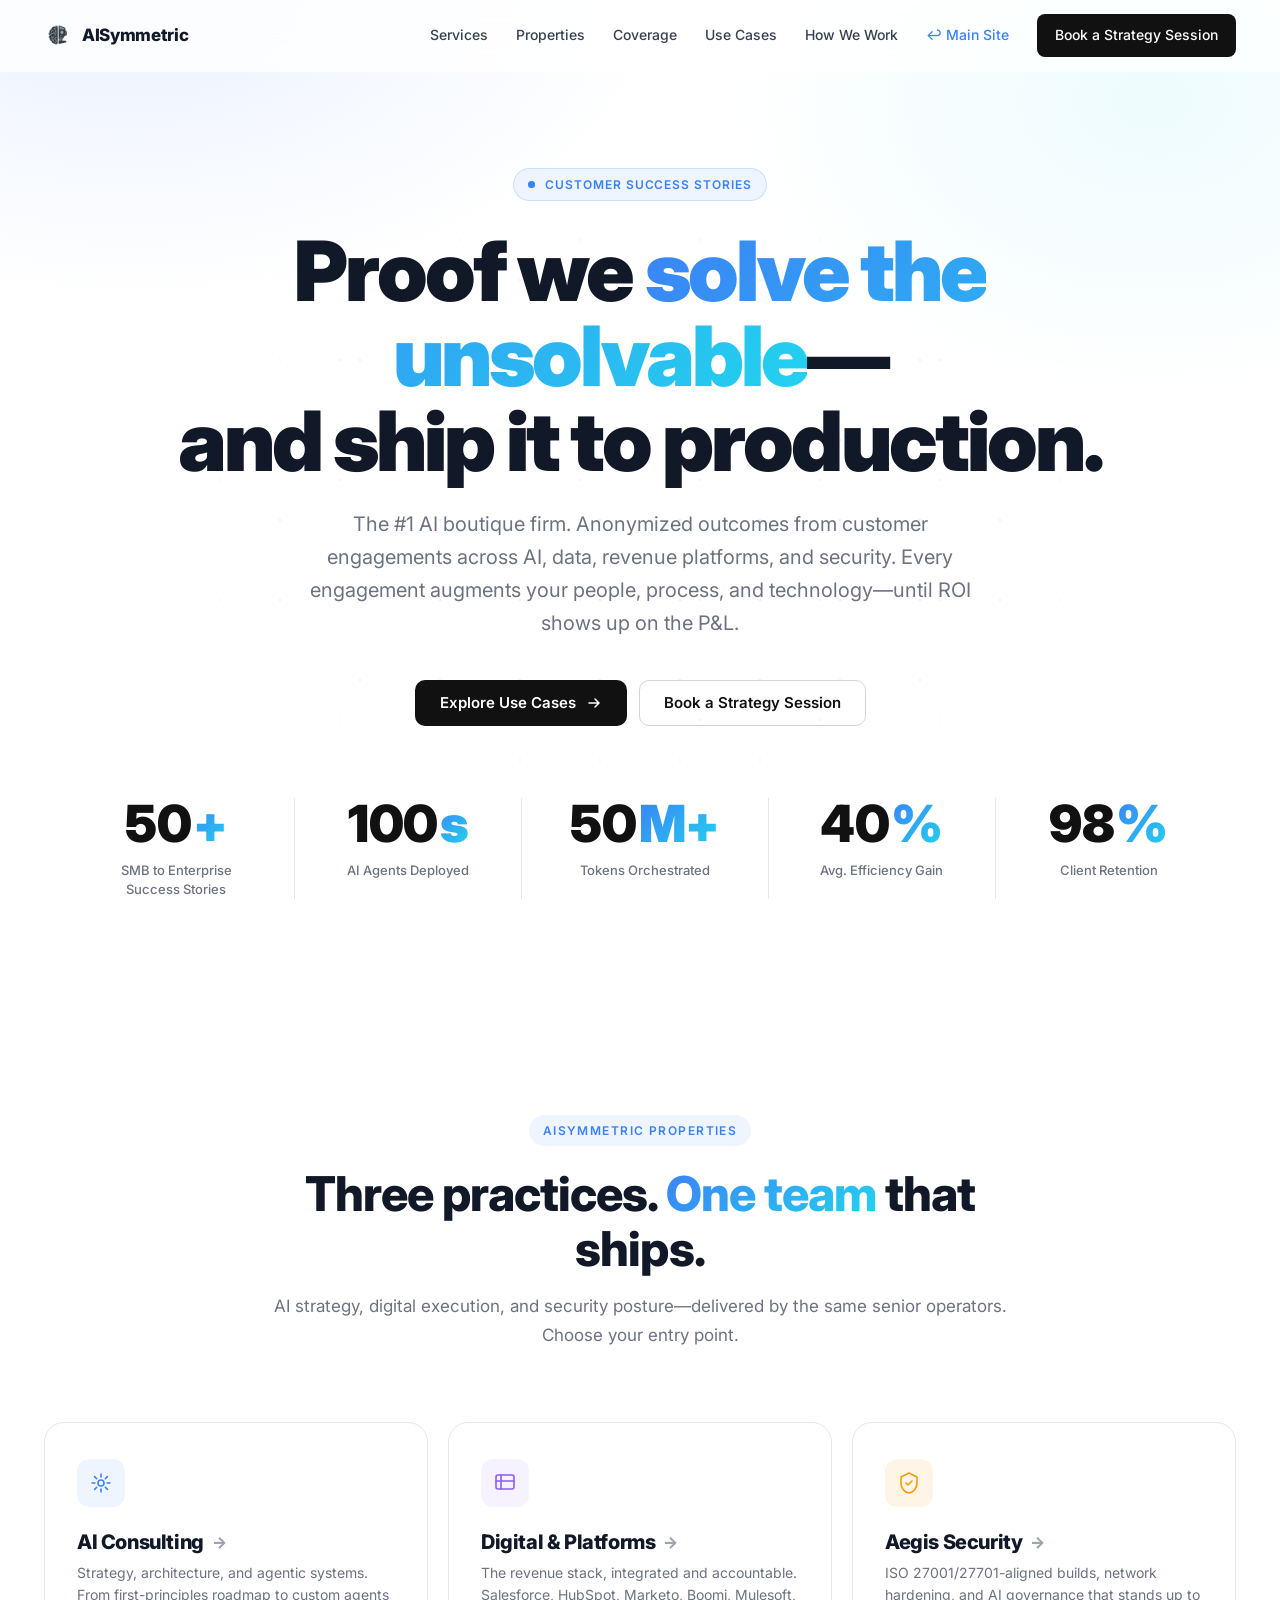
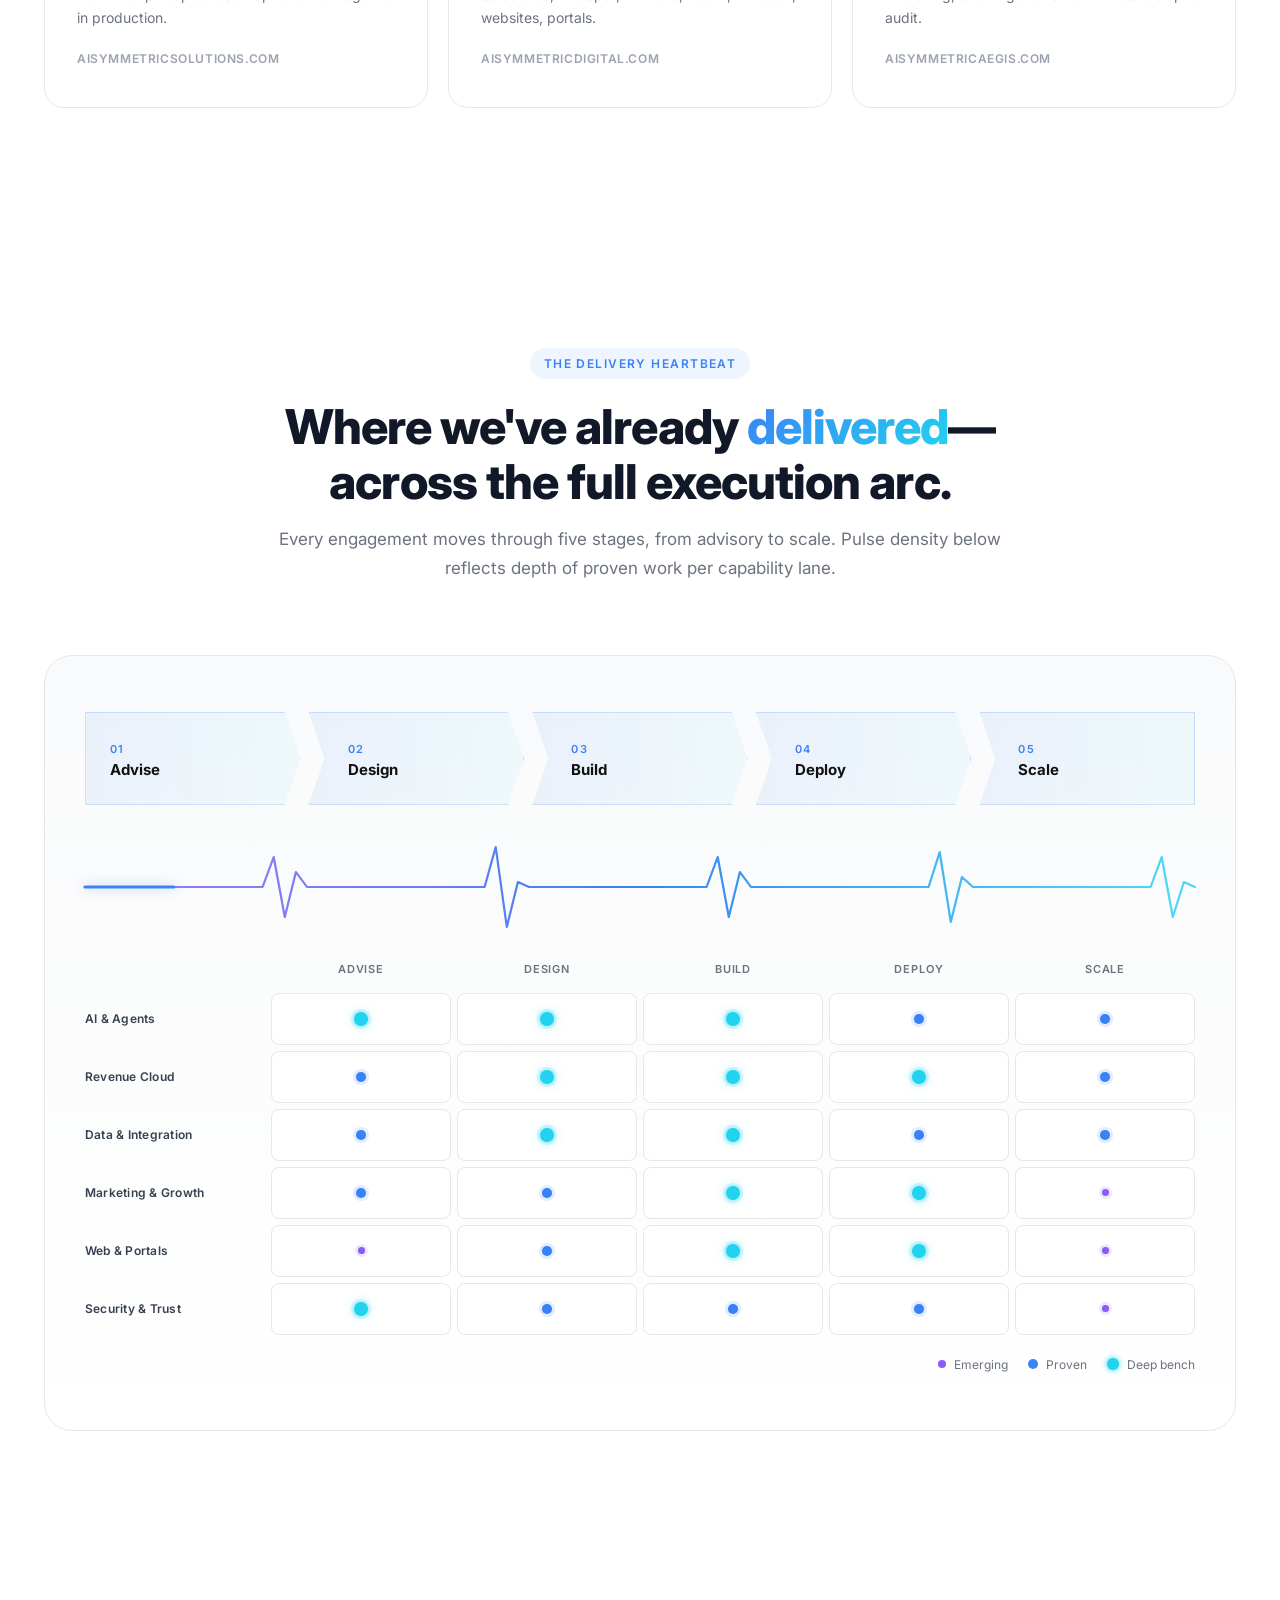
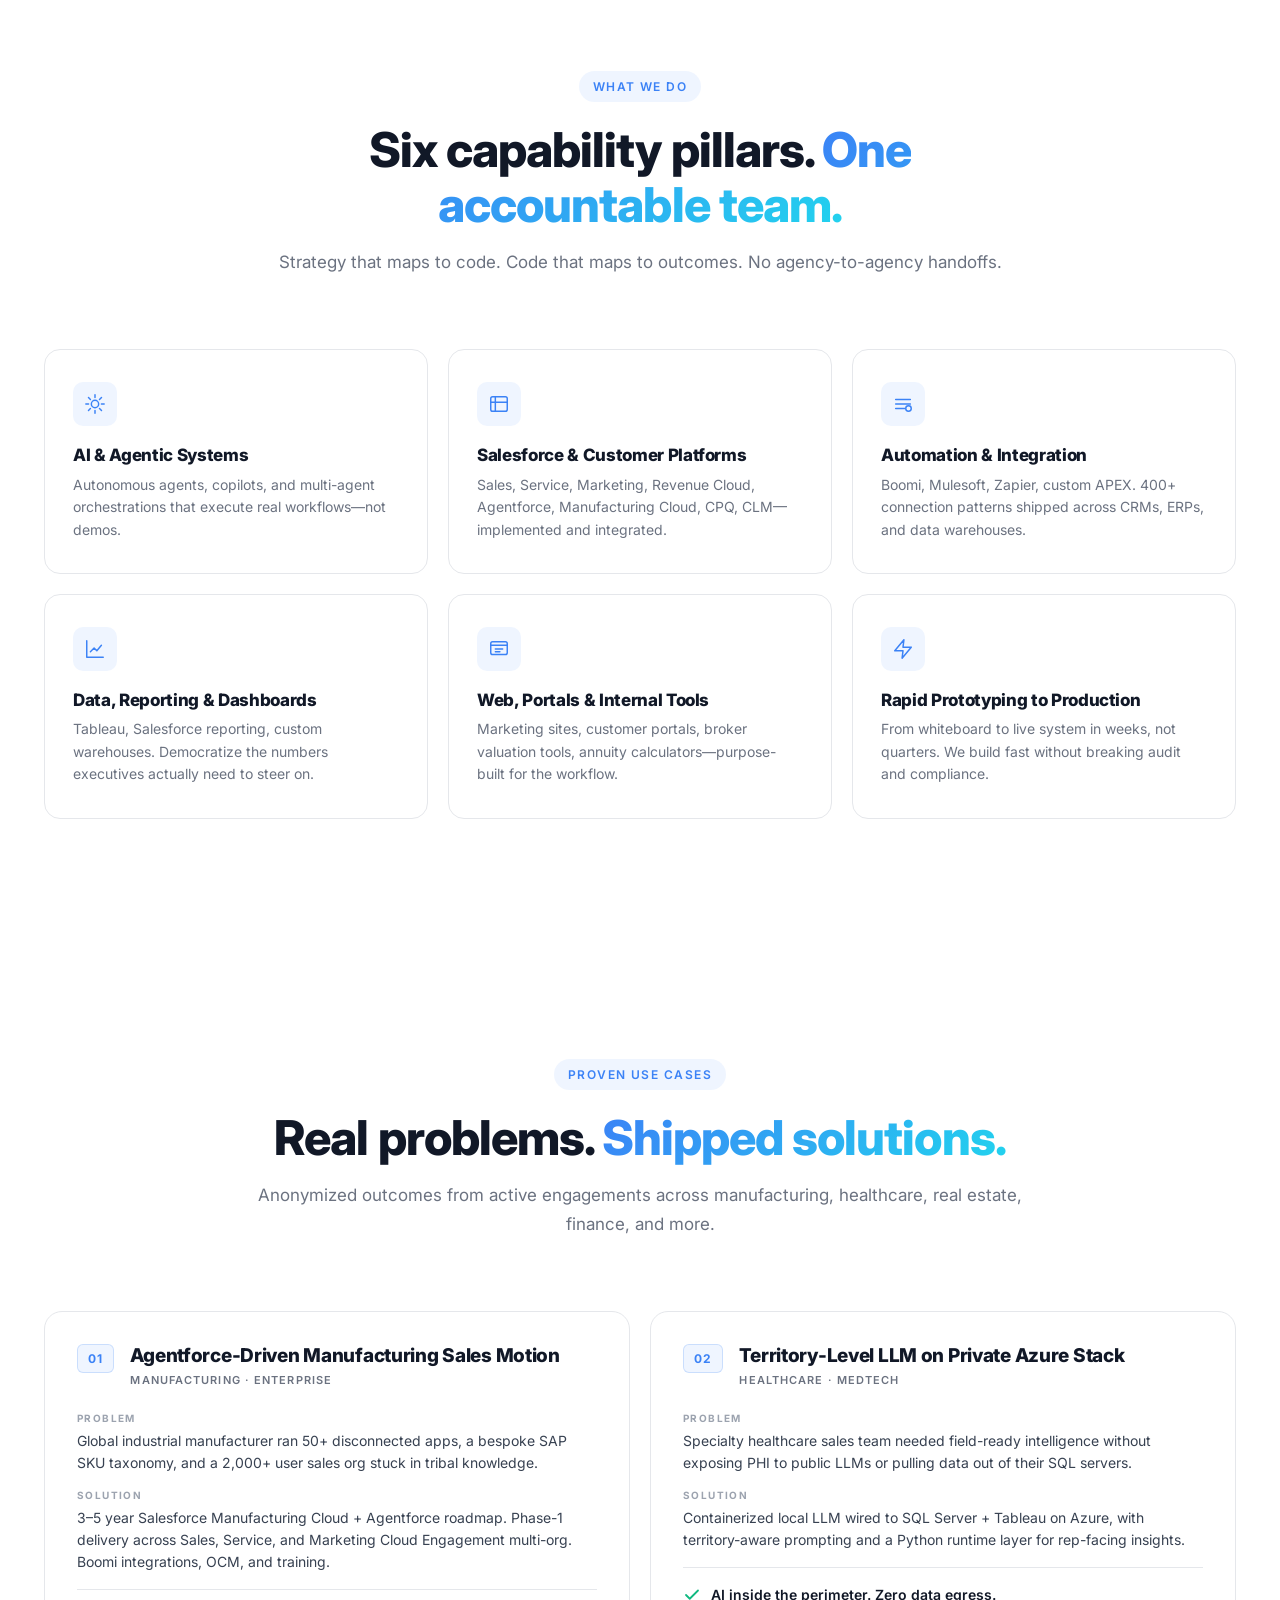
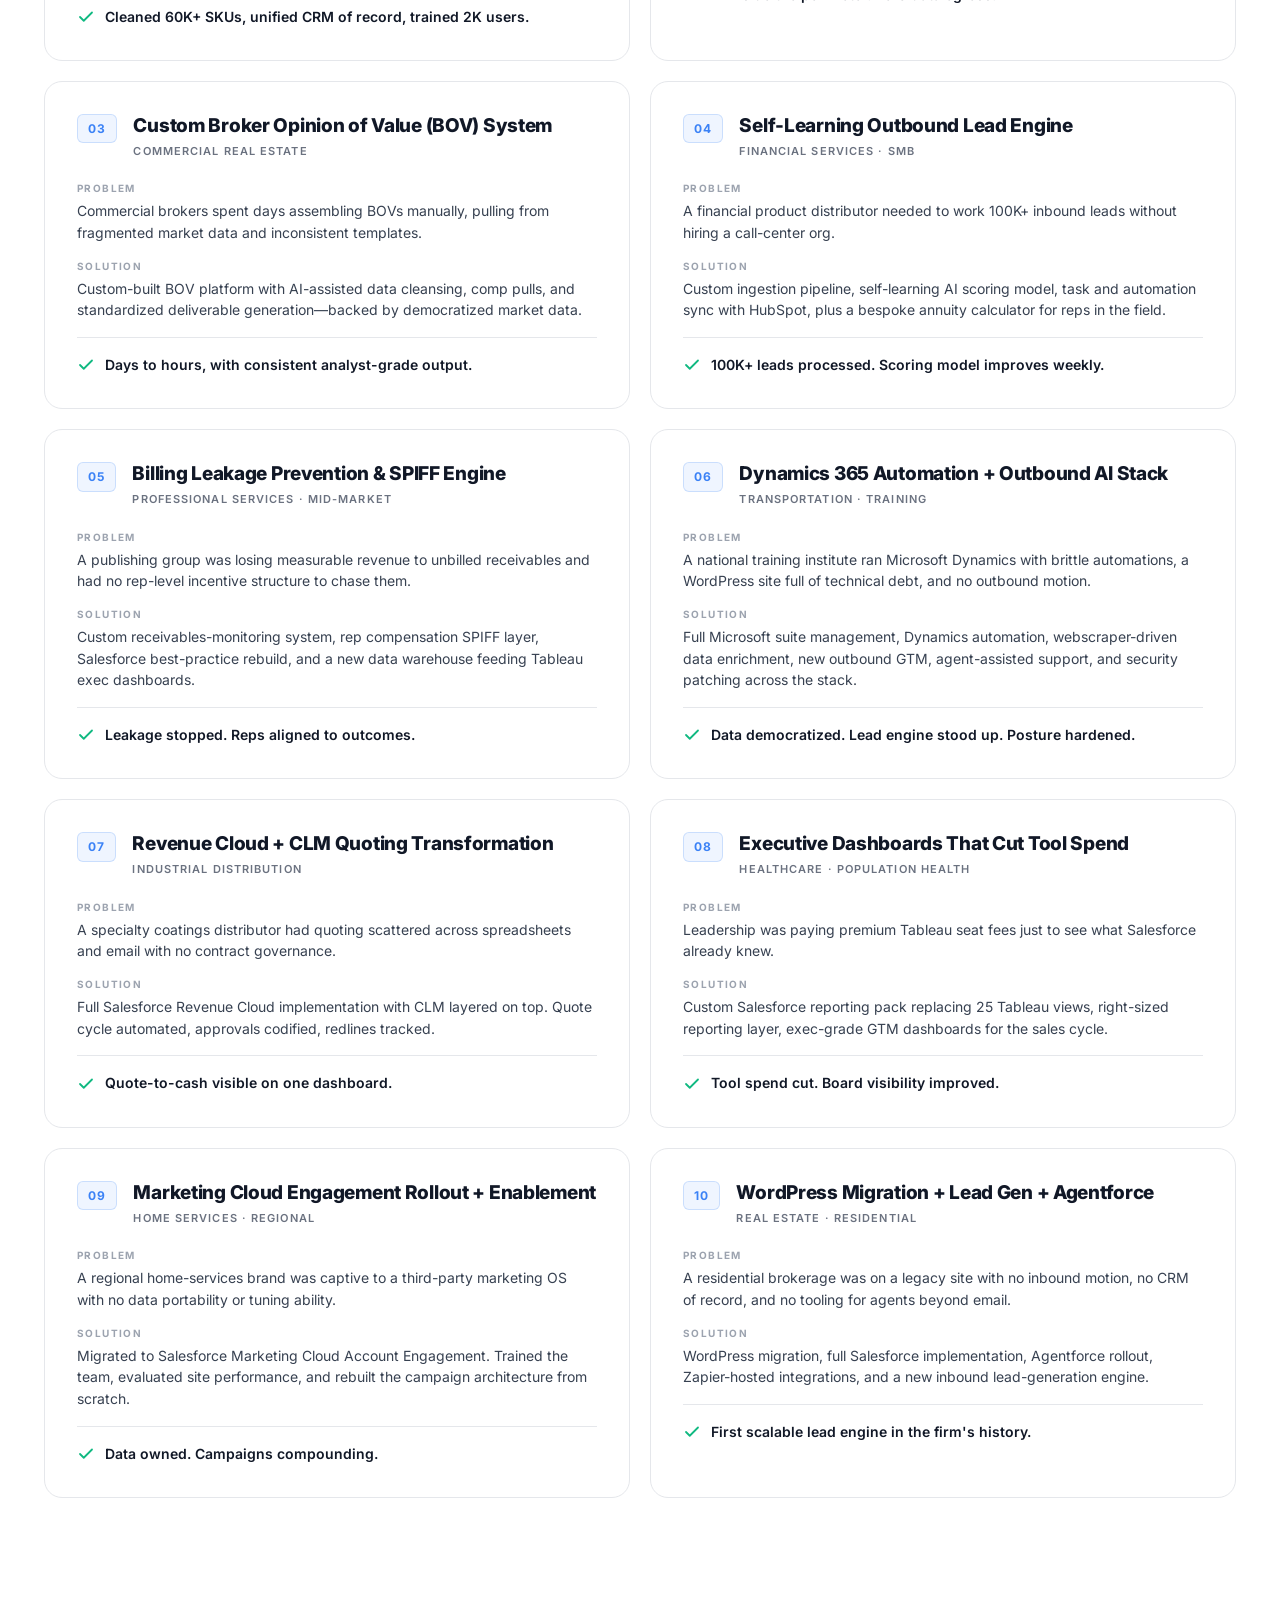
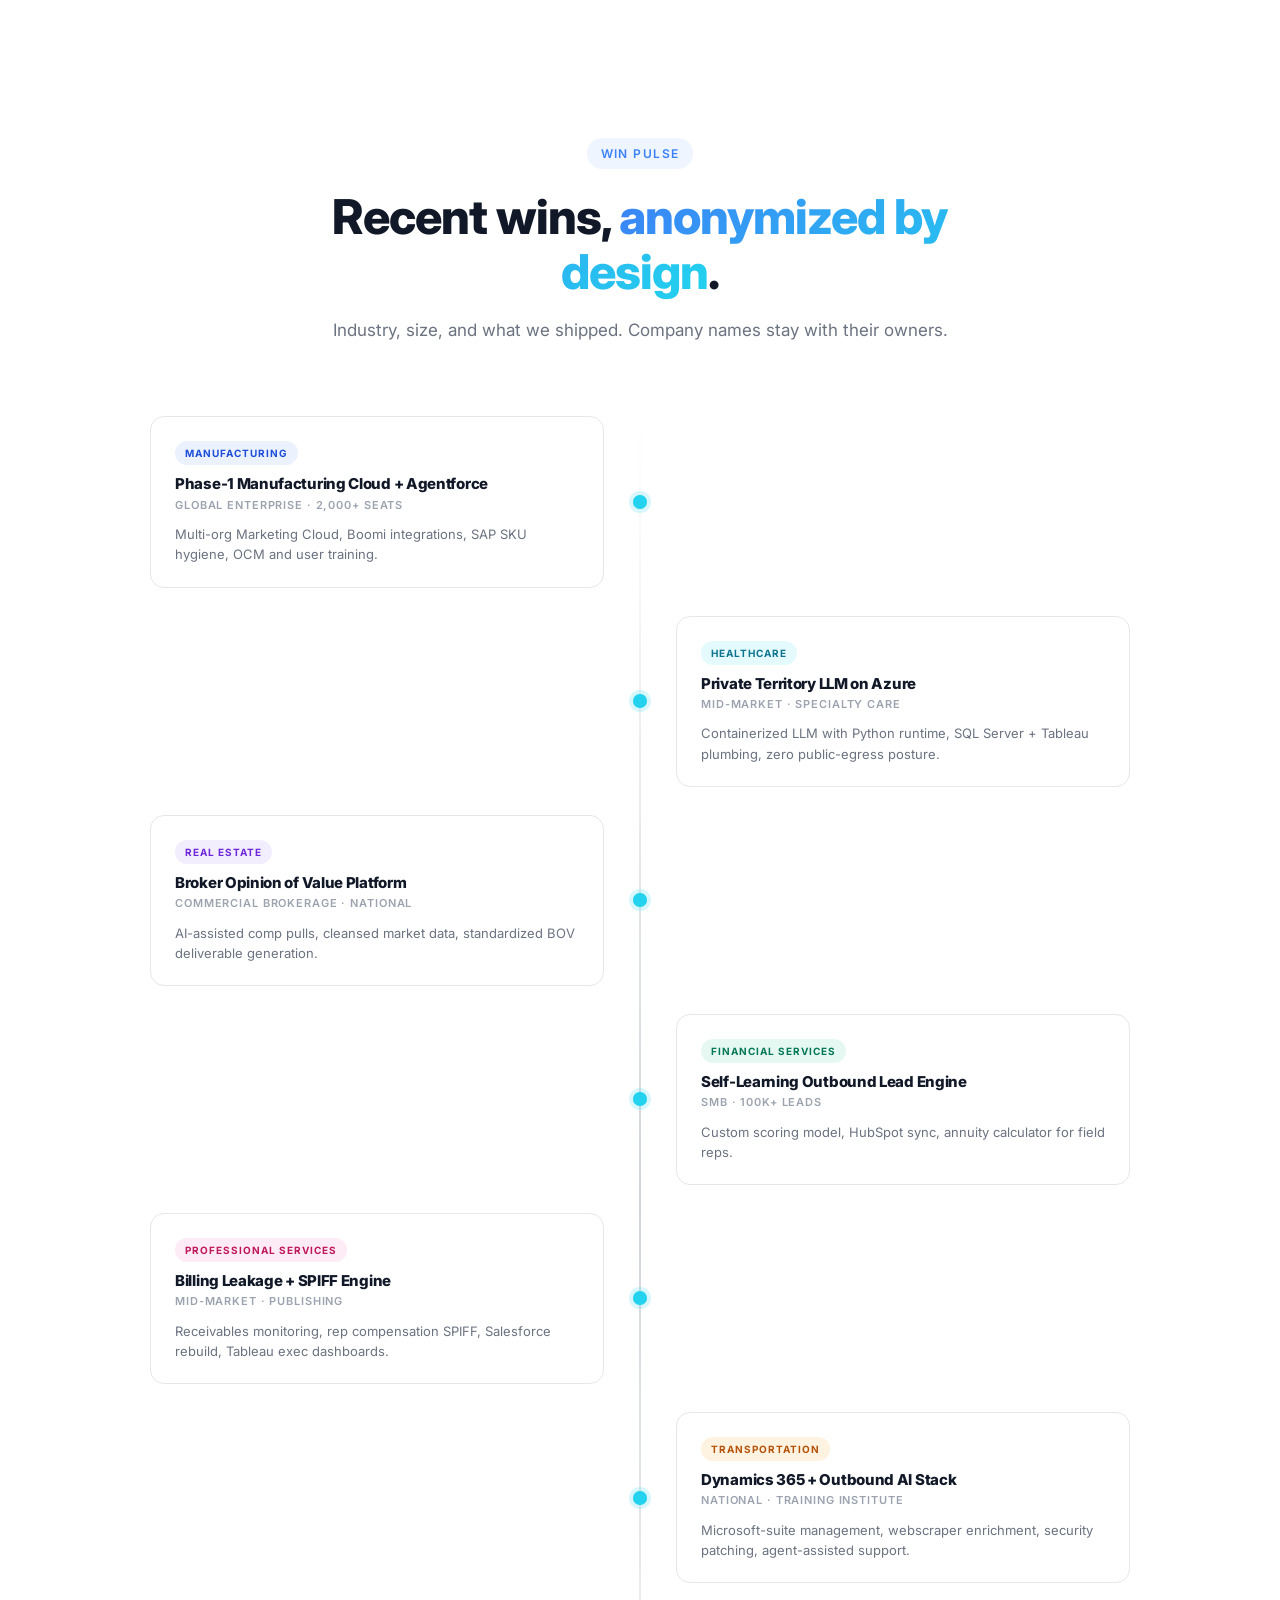
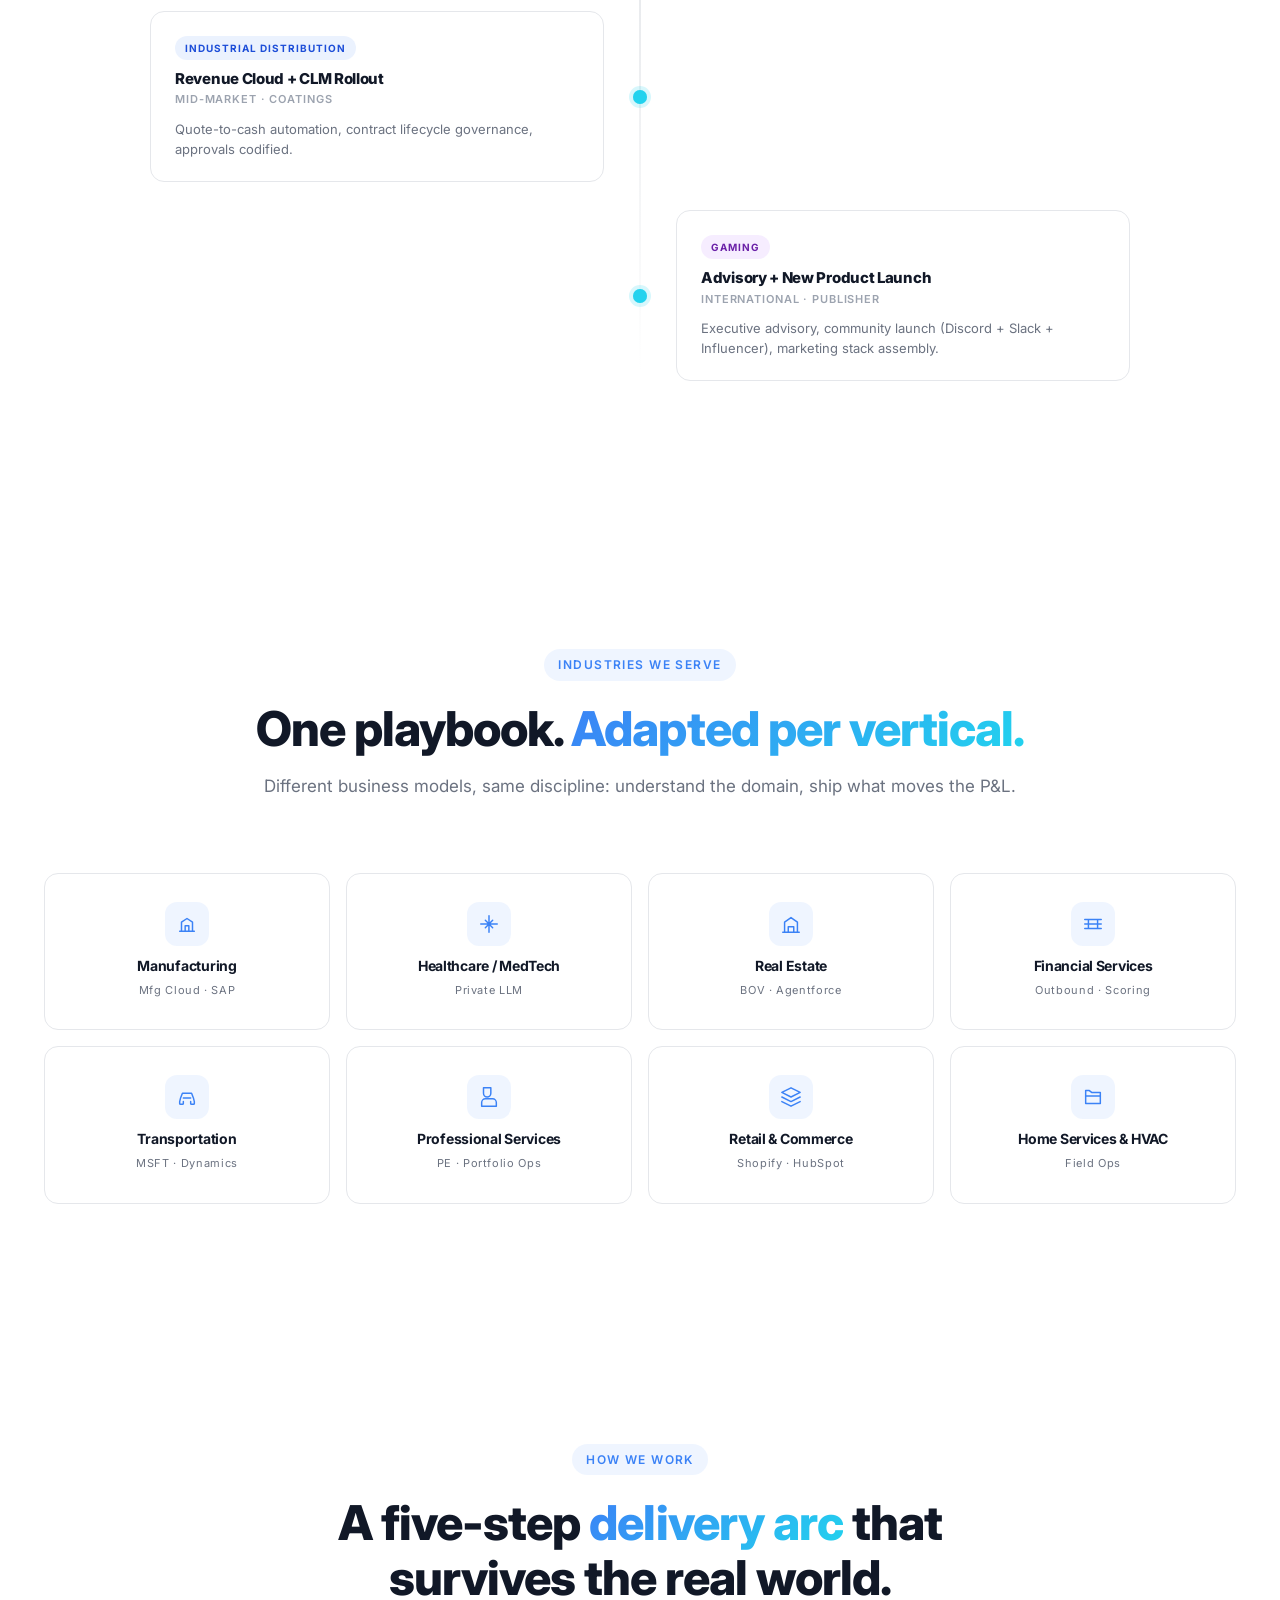
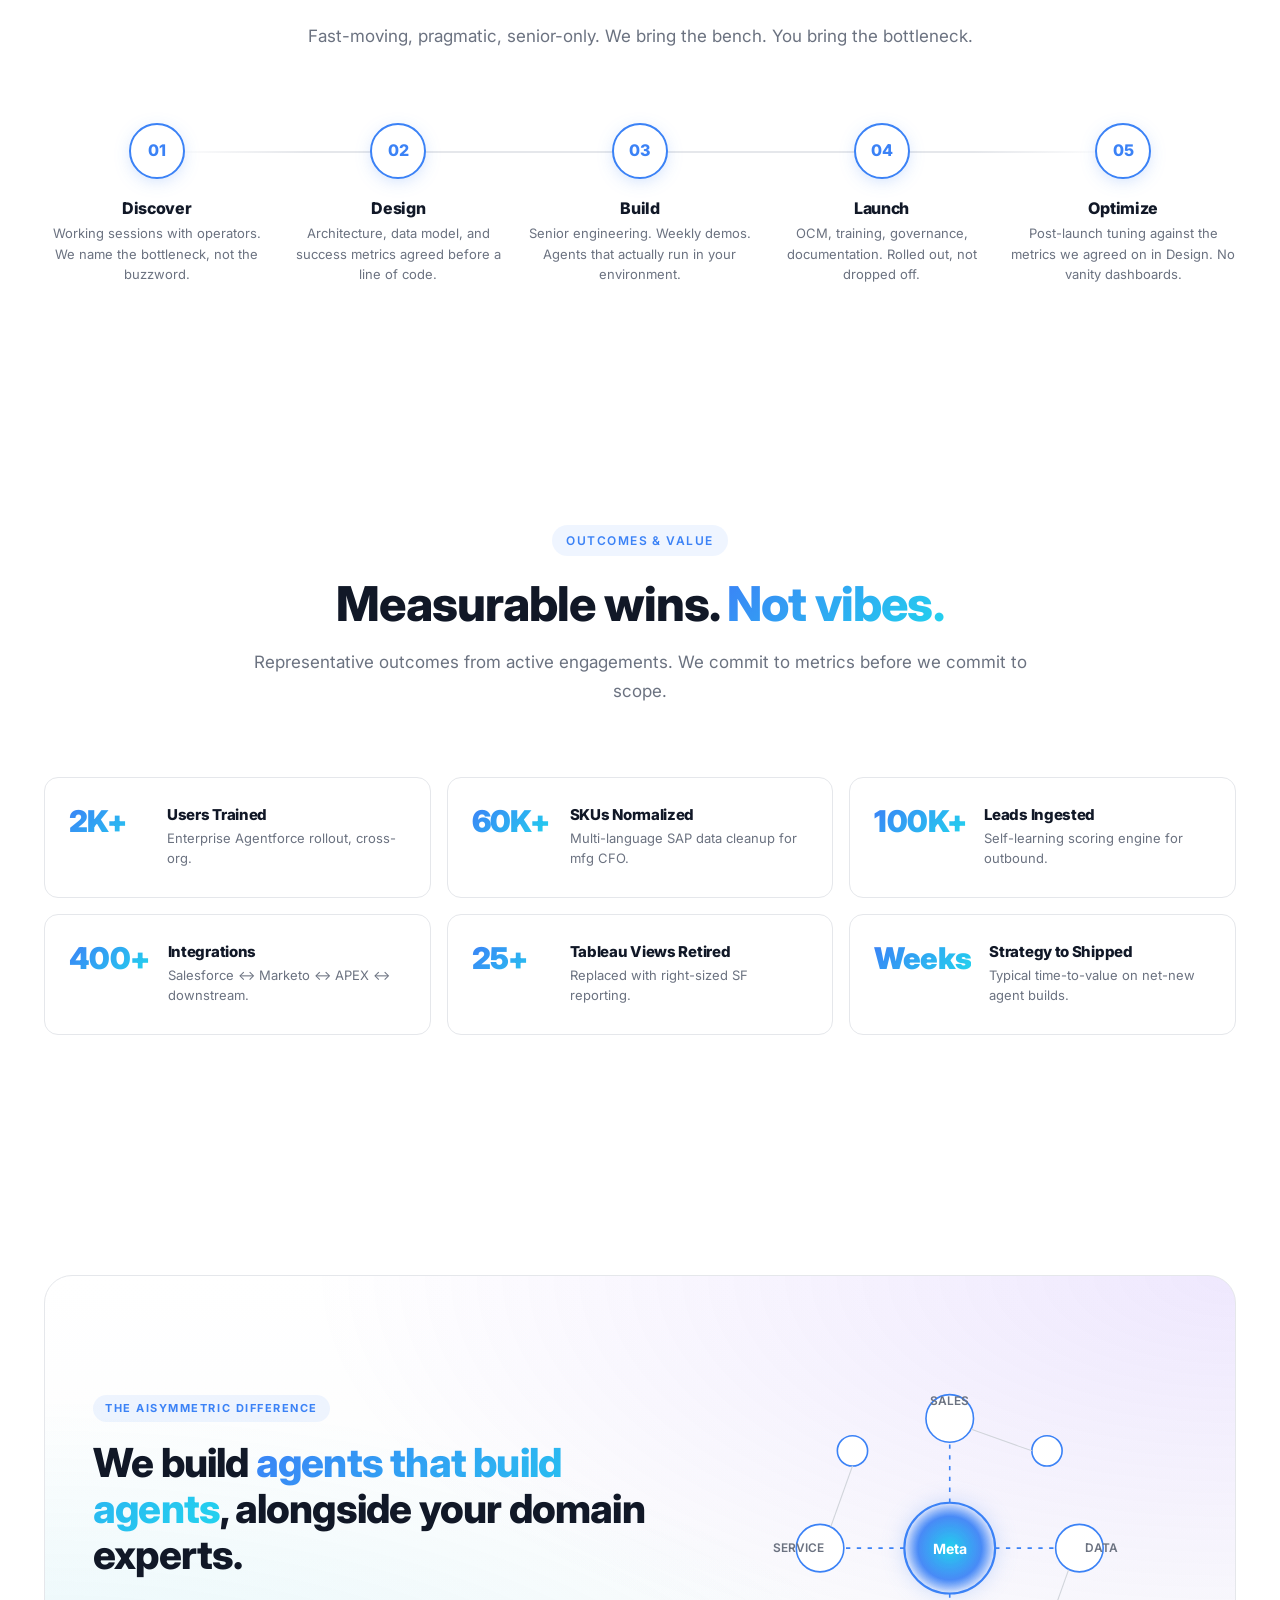
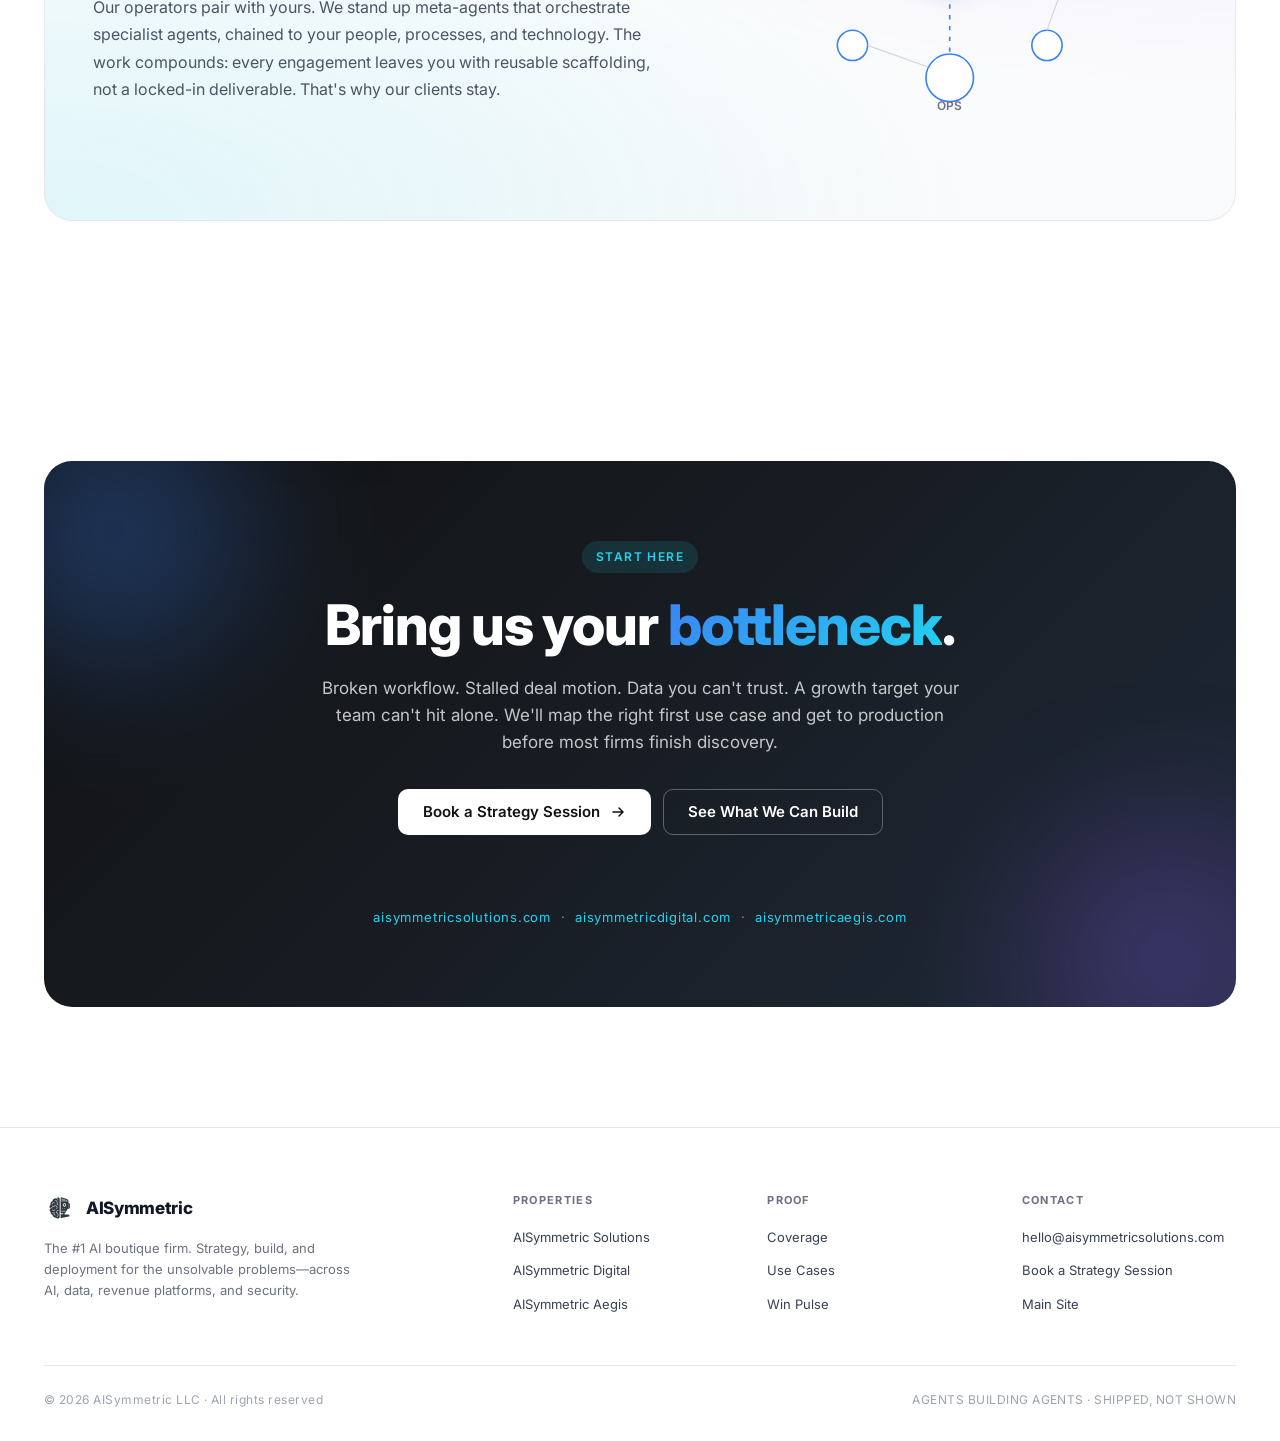
==== commit edd48cca: "Refactor /success page — light theme, real brand, cross-property links Rebuilt to match main aisymme" ====
--- a/success/index.html
+++ b/success/index.html
@@ -3,61 +3,64 @@
 <head>
   <meta charset="UTF-8" />
   <meta name="viewport" content="width=device-width, initial-scale=1.0" />
-  <meta name="theme-color" content="#0A0F1E" />
-
-  <title>AISymmetric — The AI Boutique Solving the Unsolvable</title>
-  <meta name="description" content="AISymmetric is the #1 AI boutique firm. We architect, build, and deploy agent-powered systems that accelerate ROI across people, process, and technology — from strategy to production in weeks, not quarters." />
-  <meta name="keywords" content="AI consulting, AI agents, Agentforce, Salesforce, automation, AI strategy, custom AI, boutique AI firm, AI ROI, agentic systems" />
-
-  <link rel="canonical" href="https://success.aisymmetricsolutions.com/" />
+  <meta name="theme-color" content="#FFFFFF" />
+
+  <title>AISymmetric — Success Stories: Solving the Unsolvable</title>
+  <meta name="description" content="Proof of what AISymmetric delivers. Anonymized customer wins across AI, revenue platforms, and security—spanning manufacturing, healthcare, real estate, financial services, and more." />
+  <meta name="keywords" content="AISymmetric success stories, AI consulting case studies, Agentforce wins, Salesforce outcomes, AI boutique firm, enterprise AI ROI" />
+
+  <link rel="canonical" href="https://aisymmetricsolutions.com/success/" />
+  <link rel="icon" href="../assets/images/logo-transparent.png" />
+
   <meta property="og:type" content="website" />
-  <meta property="og:title" content="AISymmetric — The AI Boutique Solving the Unsolvable" />
-  <meta property="og:description" content="We build agents that build agents. From strategy to production in weeks. Trusted across manufacturing, healthcare, real estate, financial services, and transportation." />
-  <meta property="og:url" content="https://success.aisymmetricsolutions.com/" />
-  <meta property="og:image" content="https://success.aisymmetricsolutions.com/og-image.png" />
+  <meta property="og:title" content="AISymmetric — Success Stories: Solving the Unsolvable" />
+  <meta property="og:description" content="The #1 AI boutique firm. We architect, build, and deploy agent-powered systems that accelerate ROI across people, process, and technology." />
+  <meta property="og:url" content="https://aisymmetricsolutions.com/success/" />
+  <meta property="og:image" content="https://aisymmetricsolutions.com/assets/images/logo-transparent.png" />
   <meta name="twitter:card" content="summary_large_image" />
+  <meta name="twitter:title" content="AISymmetric — Success Stories" />
+  <meta name="twitter:description" content="Proof of what AISymmetric delivers. Anonymized customer wins that moved the P&L." />
+  <meta name="twitter:image" content="https://aisymmetricsolutions.com/assets/images/logo-transparent.png" />
 
   <link rel="preconnect" href="https://fonts.googleapis.com" />
   <link rel="preconnect" href="https://fonts.gstatic.com" crossorigin />
-  <link href="https://fonts.googleapis.com/css2?family=Inter:wght@300;400;500;600;700;800;900&family=JetBrains+Mono:wght@400;500;600&display=swap" rel="stylesheet" />
+  <link href="https://fonts.googleapis.com/css2?family=Inter:wght@300;400;500;600;700;800;900&display=swap" rel="stylesheet" />
 
   <style>
     /* =========================================================
-       TOKENS
+       TOKENS — match main aisymmetricsolutions.com
        ========================================================= */
     :root {
-      --bg:           #07091A;
-      --bg-2:         #0A0F1E;
-      --surface:      #0F1428;
-      --surface-2:    #151B33;
-      --border:       rgba(255,255,255,0.08);
-      --border-2:     rgba(255,255,255,0.14);
-
-      --text:         #E8ECF5;
-      --text-soft:    #9AA3B8;
-      --text-dim:     #6B7285;
-
-      --brand:        #3B82F6;
-      --brand-2:      #22D3EE;
-      --brand-3:      #8B5CF6;
-      --accent:       #F59E0B;
-      --success:      #10B981;
-
-      --grad-brand:   linear-gradient(135deg, #3B82F6, #22D3EE);
-      --grad-wide:    linear-gradient(90deg, #8B5CF6 0%, #3B82F6 50%, #22D3EE 100%);
-      --grad-glow:    radial-gradient(ellipse at center, rgba(59,130,246,0.25), transparent 70%);
-
-      --font:         'Inter', -apple-system, BlinkMacSystemFont, 'Segoe UI', sans-serif;
-      --font-mono:    'JetBrains Mono', ui-monospace, SFMono-Regular, Menlo, monospace;
-
-      --ease:         cubic-bezier(0.16, 1, 0.3, 1);
-      --t-med:        0.3s ease;
-      --t-smooth:     0.5s var(--ease);
-      --t-slow:       0.8s var(--ease);
-
-      --container:    1240px;
-      --gutter:       24px;
-      --nav-h:        72px;
+      --white:       #FFFFFF;
+      --gray-50:     #F9FAFB;
+      --gray-100:    #F3F4F6;
+      --gray-200:    #E5E7EB;
+      --gray-300:    #D1D5DB;
+      --gray-400:    #9CA3AF;
+      --gray-500:    #6B7280;
+      --gray-600:    #4B5563;
+      --gray-700:    #374151;
+      --gray-800:    #1F2937;
+      --gray-900:    #111827;
+      --graphite:    #111111;
+
+      --blue:        #3B82F6;
+      --cyan:        #22D3EE;
+      --violet:      #8B5CF6;
+      --amber:       #F59E0B;
+      --green:       #10B981;
+
+      --grad:        linear-gradient(135deg, #3B82F6, #22D3EE);
+      --grad-wide:   linear-gradient(90deg, #8B5CF6 0%, #3B82F6 50%, #22D3EE 100%);
+
+      --font:        'Inter', -apple-system, BlinkMacSystemFont, 'Segoe UI', sans-serif;
+      --ease:        cubic-bezier(0.16, 1, 0.3, 1);
+      --t-med:       0.3s ease;
+      --t-smooth:    0.5s var(--ease);
+
+      --container:   1240px;
+      --gutter:      24px;
+      --nav-h:       72px;
     }
 
     /* =========================================================
@@ -68,68 +71,75 @@
     body {
       margin: 0;
       font-family: var(--font);
-      font-size: 16px;
-      line-height: 1.6;
-      color: var(--text);
-      background: var(--bg);
+      font-size: 16px; line-height: 1.6;
+      color: var(--gray-900);
+      background: var(--white);
       -webkit-font-smoothing: antialiased;
       -moz-osx-font-smoothing: grayscale;
       overflow-x: hidden;
     }
-    body::before {
-      content: '';
-      position: fixed; inset: 0;
-      background:
-        radial-gradient(1000px 600px at 10% -10%, rgba(59,130,246,0.18), transparent 60%),
-        radial-gradient(800px 500px at 90% 20%, rgba(34,211,238,0.12), transparent 60%),
-        radial-gradient(700px 500px at 50% 120%, rgba(139,92,246,0.12), transparent 60%);
-      z-index: -1; pointer-events: none;
-    }
     img, svg { max-width: 100%; display: block; }
     a { color: inherit; text-decoration: none; }
     button { font: inherit; cursor: pointer; border: none; background: none; color: inherit; }
-    h1, h2, h3, h4 { margin: 0 0 0.5em; letter-spacing: -0.02em; line-height: 1.15; font-weight: 800; }
-    p { margin: 0 0 1em; color: var(--text-soft); }
-    ::selection { background: var(--brand); color: var(--bg); }
+    h1, h2, h3, h4 { margin: 0 0 0.5em; font-weight: 800; letter-spacing: -0.02em; line-height: 1.15; }
+    p { margin: 0 0 1em; color: var(--gray-500); }
+    ::selection { background: var(--blue); color: var(--white); }
 
     .container { max-width: var(--container); margin: 0 auto; padding: 0 var(--gutter); }
     section { padding: 120px 0; position: relative; }
 
     .gradient-text {
-      background: var(--grad-brand);
+      background: var(--grad);
       -webkit-background-clip: text;
       -webkit-text-fill-color: transparent;
       background-clip: text;
     }
-    .eyebrow {
-      display: inline-flex; align-items: center; gap: 8px;
-      font-size: 12px; font-weight: 600; letter-spacing: 0.14em;
-      text-transform: uppercase;
-      color: var(--brand-2);
+
+    .section-head { text-align: center; max-width: 780px; margin: 0 auto 72px; }
+    .section-tag {
+      display: inline-block;
+      font-size: 12px; font-weight: 600;
+      text-transform: uppercase; letter-spacing: 0.12em;
+      color: var(--blue);
+      padding: 6px 14px;
+      background: rgba(59,130,246,0.08);
+      border-radius: 999px;
       margin-bottom: 20px;
     }
-    .eyebrow::before {
-      content: ''; width: 6px; height: 6px; border-radius: 50%;
-      background: var(--brand-2); box-shadow: 0 0 12px var(--brand-2);
-    }
-    .section-head { text-align: center; max-width: 780px; margin: 0 auto 72px; }
-    .section-head h2 { font-size: clamp(34px, 4.5vw, 52px); margin-bottom: 16px; }
-    .section-head p { font-size: 17px; line-height: 1.7; }
-
-    /* Scroll reveal base */
-    .reveal { opacity: 0; transform: translateY(24px); transition: opacity var(--t-slow), transform var(--t-slow); }
-    .reveal.in { opacity: 1; transform: none; }
-    .reveal-stagger > * { opacity: 0; transform: translateY(24px); transition: opacity var(--t-slow), transform var(--t-slow); }
-    .reveal-stagger.in > *:nth-child(1) { transition-delay: 0ms;  }
-    .reveal-stagger.in > *:nth-child(2) { transition-delay: 80ms; }
-    .reveal-stagger.in > *:nth-child(3) { transition-delay: 160ms;}
-    .reveal-stagger.in > *:nth-child(4) { transition-delay: 240ms;}
-    .reveal-stagger.in > *:nth-child(5) { transition-delay: 320ms;}
-    .reveal-stagger.in > *:nth-child(6) { transition-delay: 400ms;}
-    .reveal-stagger.in > * { opacity: 1; transform: none; }
-
-    /* =========================================================
-       BUTTONS
+    .section-title {
+      font-size: clamp(32px, 4vw, 48px);
+      margin-bottom: 16px;
+      letter-spacing: -0.02em;
+    }
+    .section-subtitle {
+      font-size: 17px;
+      color: var(--gray-500);
+      line-height: 1.7;
+      margin: 0;
+    }
+
+    /* =========================================================
+       REVEAL — visible by default, opts into hide only if below fold.
+       This avoids the hidden-hero bug entirely.
+       ========================================================= */
+    @keyframes fadeUp {
+      from { opacity: 0; transform: translateY(20px); }
+      to   { opacity: 1; transform: none; }
+    }
+    .fade-in { animation: fadeUp 0.8s var(--ease) both; }
+    .fade-in-1 { animation-delay: 0.05s; }
+    .fade-in-2 { animation-delay: 0.15s; }
+    .fade-in-3 { animation-delay: 0.25s; }
+    .fade-in-4 { animation-delay: 0.35s; }
+    .fade-in-5 { animation-delay: 0.45s; }
+    .rev { opacity: 1; }
+    @media (prefers-reduced-motion: no-preference) {
+      .rev.rev-init { opacity: 0; transform: translateY(20px); transition: opacity 0.7s var(--ease), transform 0.7s var(--ease); }
+      .rev.rev-on   { opacity: 1; transform: none; }
+    }
+
+    /* =========================================================
+       BUTTONS — match main site
        ========================================================= */
     .btn {
       display: inline-flex; align-items: center; gap: 10px;
@@ -138,68 +148,50 @@
       border-radius: 10px;
       transition: transform var(--t-smooth), box-shadow var(--t-smooth), background var(--t-med), color var(--t-med), border-color var(--t-med);
       white-space: nowrap; line-height: 1;
+      border: 1px solid transparent;
     }
     .btn svg { width: 16px; height: 16px; transition: transform var(--t-smooth); }
     .btn:hover svg { transform: translateX(3px); }
-    .btn-primary {
-      background: var(--grad-brand); color: #fff;
-      box-shadow: 0 10px 30px -10px rgba(59,130,246,0.6);
-    }
-    .btn-primary:hover { transform: translateY(-2px); box-shadow: 0 16px 40px -10px rgba(59,130,246,0.8); }
-    .btn-ghost {
-      background: transparent; color: var(--text);
-      border: 1px solid var(--border-2);
-    }
-    .btn-ghost:hover { border-color: var(--brand-2); background: rgba(34,211,238,0.06); transform: translateY(-2px); }
-
-    /* =========================================================
-       NAV
+    .btn-primary { background: var(--graphite); color: var(--white); }
+    .btn-primary:hover { background: var(--blue); transform: translateY(-2px); box-shadow: 0 14px 30px -8px rgba(59,130,246,0.5); }
+    .btn-secondary { background: transparent; color: var(--graphite); border-color: var(--gray-300); }
+    .btn-secondary:hover { border-color: var(--graphite); transform: translateY(-2px); }
+
+    /* =========================================================
+       NAV — match main site
        ========================================================= */
     .nav {
       position: fixed; top: 0; left: 0; right: 0;
       height: var(--nav-h);
       display: flex; align-items: center;
-      background: rgba(7,9,26,0.6);
+      background: rgba(255,255,255,0.8);
       backdrop-filter: saturate(180%) blur(16px);
       -webkit-backdrop-filter: saturate(180%) blur(16px);
       border-bottom: 1px solid transparent;
       transition: border-color var(--t-med), background var(--t-med);
       z-index: 100;
     }
-    .nav.scrolled { background: rgba(7,9,26,0.85); border-bottom-color: var(--border); }
-    .nav .container { display: flex; align-items: center; justify-content: space-between; width: 100%; }
-    .brand {
-      display: inline-flex; align-items: center; gap: 10px;
-      font-weight: 800; font-size: 17px; letter-spacing: -0.02em;
-    }
-    .brand-mark {
-      width: 28px; height: 28px; border-radius: 8px;
-      background: var(--grad-brand);
-      display: inline-flex; align-items: center; justify-content: center;
-      box-shadow: 0 8px 20px -6px rgba(59,130,246,0.6);
-      position: relative;
-    }
-    .brand-mark::after {
-      content: ''; position: absolute; inset: 3px;
-      border-radius: 5px;
-      background:
-        linear-gradient(45deg, transparent 47%, rgba(255,255,255,0.9) 48%, rgba(255,255,255,0.9) 52%, transparent 53%),
-        linear-gradient(-45deg, transparent 47%, rgba(255,255,255,0.9) 48%, rgba(255,255,255,0.9) 52%, transparent 53%);
-    }
-    .brand-word .accent { color: var(--brand-2); }
-    .nav-links {
-      display: flex; gap: 32px; align-items: center;
-      list-style: none; margin: 0; padding: 0;
-    }
-    .nav-links a {
-      font-size: 14px; font-weight: 500; color: var(--text-soft);
-      transition: color var(--t-med);
-    }
-    .nav-links a:hover { color: var(--text); }
+    .nav.scrolled { background: rgba(255,255,255,0.95); border-bottom-color: var(--gray-200); }
+    .nav-inner {
+      max-width: var(--container); margin: 0 auto; width: 100%;
+      padding: 0 var(--gutter);
+      display: flex; align-items: center; justify-content: space-between;
+    }
+    .nav-logo { display: inline-flex; align-items: center; gap: 10px; font-weight: 800; font-size: 17px; letter-spacing: -0.02em; }
+    .nav-logo img { width: 28px; height: 28px; }
+    .nav-links { display: flex; gap: 28px; align-items: center; }
+    .nav-links a { font-size: 14px; font-weight: 500; color: var(--gray-700); transition: color var(--t-med); }
+    .nav-links a:hover { color: var(--graphite); }
+    .nav-cta {
+      background: var(--graphite); color: var(--white) !important;
+      padding: 10px 18px; border-radius: 8px; font-size: 13px;
+      transition: background var(--t-med), transform var(--t-smooth);
+    }
+    .nav-cta:hover { background: var(--blue); transform: translateY(-1px); }
     .nav-toggle { display: none; width: 32px; height: 32px; position: relative; }
     .nav-toggle span {
       position: absolute; left: 4px; right: 4px; height: 2px;
-      background: var(--text); border-radius: 2px;
+      background: var(--graphite); border-radius: 2px;
       transition: transform var(--t-med), top var(--t-med), opacity 0.2s;
     }
     .nav-toggle span:nth-child(1) { top: 10px; }
@@ -212,634 +204,484 @@
     /* =========================================================
        HERO
        ========================================================= */
-    .hero {
-      min-height: 100vh;
-      padding: calc(var(--nav-h) + 96px) 0 80px;
-      display: flex; align-items: center;
-      position: relative; overflow: hidden;
-    }
-    .hero-grid {
-      position: absolute; inset: 0;
+    .hero { padding: calc(var(--nav-h) + 96px) 0 96px; position: relative; overflow: hidden; }
+    .hero-bg {
+      position: absolute; inset: 0; pointer-events: none;
+      background:
+        radial-gradient(900px 500px at 10% 0%, rgba(59,130,246,0.10), transparent 60%),
+        radial-gradient(700px 500px at 90% 10%, rgba(34,211,238,0.08), transparent 60%);
+    }
+    .hero-bg::after {
+      content: ''; position: absolute; inset: 0;
       background-image:
-        linear-gradient(rgba(255,255,255,0.03) 1px, transparent 1px),
-        linear-gradient(90deg, rgba(255,255,255,0.03) 1px, transparent 1px);
-      background-size: 60px 60px;
-      mask-image: radial-gradient(ellipse 60% 60% at 50% 50%, #000 40%, transparent 85%);
-      -webkit-mask-image: radial-gradient(ellipse 60% 60% at 50% 50%, #000 40%, transparent 85%);
-      pointer-events: none;
+        radial-gradient(rgba(59,130,246,0.22) 1px, transparent 1px),
+        radial-gradient(rgba(34,211,238,0.22) 1px, transparent 1px);
+      background-size: 80px 80px, 120px 120px;
+      background-position: 0 0, 40px 60px;
+      mask-image: radial-gradient(ellipse 60% 50% at 50% 50%, #000 40%, transparent 80%);
+      -webkit-mask-image: radial-gradient(ellipse 60% 50% at 50% 50%, #000 40%, transparent 80%);
+      opacity: 0.6;
     }
     .hero .container { position: relative; z-index: 2; text-align: center; }
     .hero-badge {
       display: inline-flex; align-items: center; gap: 10px;
-      padding: 8px 16px;
-      background: rgba(255,255,255,0.04);
-      border: 1px solid var(--border-2);
+      padding: 6px 14px;
+      background: rgba(59,130,246,0.08);
+      border: 1px solid rgba(59,130,246,0.2);
       border-radius: 999px;
-      font-size: 13px; font-weight: 500;
-      margin-bottom: 32px;
-    }
-    .hero-badge .pulse {
-      width: 8px; height: 8px; border-radius: 50%;
-      background: var(--brand-2); position: relative;
-      box-shadow: 0 0 12px var(--brand-2);
-    }
-    .hero-badge .pulse::after {
+      font-size: 12px; font-weight: 600;
+      color: var(--blue);
+      letter-spacing: 0.08em; text-transform: uppercase;
+      margin-bottom: 28px;
+    }
+    .badge-dot { width: 7px; height: 7px; border-radius: 50%; background: var(--blue); position: relative; }
+    .badge-dot::after {
       content: ''; position: absolute; inset: 0; border-radius: 50%;
-      background: var(--brand-2); opacity: 0.4;
+      background: var(--blue); opacity: 0.4;
       animation: pulse-dot 2s ease-in-out infinite;
     }
     @keyframes pulse-dot {
       0%,100% { transform: scale(1); opacity: 0.4; }
       50%     { transform: scale(2.6); opacity: 0; }
     }
-    .hero h1 {
-      font-size: clamp(44px, 7vw, 88px);
-      font-weight: 900;
-      line-height: 1.02;
+    .hero-title {
+      font-size: clamp(42px, 6.5vw, 84px);
+      font-weight: 900; line-height: 1.02;
       letter-spacing: -0.035em;
-      margin-bottom: 28px;
-      max-width: 1040px; margin-left: auto; margin-right: auto;
-    }
-    .hero-sub {
+      margin-bottom: 24px;
+      max-width: 980px; margin-left: auto; margin-right: auto;
+    }
+    .hero-subtitle {
       font-size: clamp(17px, 1.6vw, 20px);
-      color: var(--text-soft);
-      line-height: 1.65;
-      max-width: 720px;
-      margin: 0 auto 40px;
-    }
-    .hero-ctas { display: flex; gap: 12px; justify-content: center; flex-wrap: wrap; margin-bottom: 48px; }
-    .hero-credibility {
-      font-size: 13px; color: var(--text-dim); font-family: var(--font-mono);
-      letter-spacing: 0.06em;
-    }
-
-    /* =========================================================
-       METRICS BAR
-       ========================================================= */
-    .metrics {
-      padding: 60px 0 96px;
-      position: relative;
-    }
-    .metrics-shell {
-      padding: 48px 32px;
-      background: linear-gradient(180deg, rgba(15,20,40,0.8), rgba(15,20,40,0.4));
-      border: 1px solid var(--border-2);
-      border-radius: 24px;
-      backdrop-filter: blur(12px);
-      position: relative; overflow: hidden;
-    }
-    .metrics-shell::before {
-      content: ''; position: absolute; top: 0; left: 10%; right: 10%; height: 1px;
-      background: linear-gradient(90deg, transparent, var(--brand-2), transparent);
-      opacity: 0.6;
-    }
-    .metrics-grid {
-      display: grid;
-      grid-template-columns: repeat(5, 1fr);
-      gap: 32px;
+      color: var(--gray-500); line-height: 1.65;
+      max-width: 680px; margin: 0 auto 40px;
+    }
+    .hero-ctas { display: flex; gap: 12px; justify-content: center; flex-wrap: wrap; margin-bottom: 72px; }
+
+    /* Hero metrics row — mirrors main site exactly */
+    .hero-metrics {
+      display: flex; align-items: flex-start; justify-content: center;
+      gap: 48px; flex-wrap: wrap;
     }
     .metric {
-      text-align: center;
-      position: relative;
-    }
-    .metric + .metric::before {
-      content: ''; position: absolute; left: -16px; top: 20%; bottom: 20%; width: 1px;
-      background: var(--border);
-    }
-    .metric-value {
-      font-family: var(--font-mono);
-      font-size: clamp(36px, 4.5vw, 54px);
-      font-weight: 600;
-      line-height: 1;
-      letter-spacing: -0.02em;
-      background: var(--grad-brand);
-      -webkit-background-clip: text;
-      -webkit-text-fill-color: transparent;
-      background-clip: text;
-      margin-bottom: 10px;
+      display: flex; flex-direction: column; align-items: center;
+      text-align: center; min-width: 130px;
+    }
+    .metric-top {
+      display: flex; align-items: baseline; justify-content: center;
+      font-weight: 900; line-height: 1; letter-spacing: -0.03em;
+      margin-bottom: 12px;
+    }
+    .metric-value { font-size: clamp(36px, 4vw, 52px); color: var(--graphite); }
+    .metric-suffix {
+      font-size: clamp(36px, 4vw, 52px);
+      background: var(--grad);
+      -webkit-background-clip: text; -webkit-text-fill-color: transparent; background-clip: text;
+      margin-left: 2px;
     }
     .metric-label {
       font-size: 13px; font-weight: 500;
-      color: var(--text-soft);
-      letter-spacing: 0.04em;
-    }
-
-    /* =========================================================
-       OFFERINGS — 3 pillars
-       ========================================================= */
-    .offerings-grid {
-      display: grid;
-      grid-template-columns: repeat(3, 1fr);
-      gap: 20px;
-    }
-    .offering {
+      color: var(--gray-500);
+      max-width: 140px; line-height: 1.45;
+    }
+    .metric-divider { width: 1px; align-self: stretch; background: var(--gray-200); flex-shrink: 0; }
+
+    /* =========================================================
+       PROPERTIES — 3 AISymmetric arms
+       ========================================================= */
+    .props-grid { display: grid; grid-template-columns: repeat(3, 1fr); gap: 20px; }
+    .prop {
+      display: block;
       padding: 36px 32px;
-      background: linear-gradient(180deg, rgba(21,27,51,0.8), rgba(15,20,40,0.4));
-      border: 1px solid var(--border-2);
+      background: var(--white);
+      border: 1px solid var(--gray-200);
       border-radius: 20px;
       position: relative; overflow: hidden;
       transition: transform var(--t-smooth), border-color var(--t-smooth), box-shadow var(--t-smooth);
     }
-    .offering::before {
-      content: ''; position: absolute; top: 0; left: 0; right: 0; height: 2px;
-      background: var(--accent-bar, var(--grad-brand));
-      opacity: 0.7;
-    }
-    .offering:nth-child(1) { --accent-bar: linear-gradient(90deg, #3B82F6, #22D3EE); }
-    .offering:nth-child(2) { --accent-bar: linear-gradient(90deg, #8B5CF6, #3B82F6); }
-    .offering:nth-child(3) { --accent-bar: linear-gradient(90deg, #F59E0B, #EF4444); }
-    .offering:hover {
-      transform: translateY(-6px);
-      border-color: rgba(34,211,238,0.4);
-      box-shadow: 0 24px 60px -20px rgba(59,130,246,0.35);
-    }
-    .offering-icon {
+    .prop::before {
+      content: ''; position: absolute; top: 0; left: 0; right: 0; height: 3px;
+      background: var(--bar, var(--grad));
+      transform: scaleX(0); transform-origin: left;
+      transition: transform 0.5s var(--ease);
+    }
+    .prop:nth-child(1) { --bar: linear-gradient(90deg, #3B82F6, #22D3EE); }
+    .prop:nth-child(2) { --bar: linear-gradient(90deg, #8B5CF6, #3B82F6); }
+    .prop:nth-child(3) { --bar: linear-gradient(90deg, #F59E0B, #EF4444); }
+    .prop:hover {
+      transform: translateY(-4px); border-color: transparent;
+      box-shadow: 0 20px 50px -20px rgba(0,0,0,0.18);
+    }
+    .prop:hover::before { transform: scaleX(1); }
+    .prop-icon {
       width: 48px; height: 48px; border-radius: 12px;
       display: inline-flex; align-items: center; justify-content: center;
-      background: rgba(255,255,255,0.05);
-      border: 1px solid var(--border-2);
-      margin-bottom: 24px;
-      color: var(--brand-2);
-    }
-    .offering-icon svg { width: 24px; height: 24px; stroke: currentColor; fill: none; stroke-width: 1.8; stroke-linecap: round; stroke-linejoin: round; }
-    .offering h3 { font-size: 22px; margin-bottom: 12px; letter-spacing: -0.02em; }
-    .offering p { font-size: 15px; margin: 0 0 20px; }
-    .offering-list { list-style: none; margin: 0; padding: 0; }
-    .offering-list li {
-      font-size: 13px; font-family: var(--font-mono); font-weight: 500;
-      color: var(--text-soft);
-      padding: 6px 0;
-      display: flex; align-items: center; gap: 10px;
-    }
-    .offering-list li::before {
-      content: ''; width: 4px; height: 4px; border-radius: 50%;
-      background: var(--brand-2);
-      box-shadow: 0 0 6px var(--brand-2);
-    }
-
-    /* =========================================================
-       HEARTBEAT — signature viz
-       ========================================================= */
-    .heartbeat {
-      padding: 120px 0;
-    }
+      background: rgba(59,130,246,0.08); margin-bottom: 24px; color: var(--blue);
+    }
+    .prop:nth-child(2) .prop-icon { background: rgba(139,92,246,0.08); color: var(--violet); }
+    .prop:nth-child(3) .prop-icon { background: rgba(245,158,11,0.10); color: var(--amber); }
+    .prop-icon svg { width: 24px; height: 24px; stroke: currentColor; fill: none; stroke-width: 1.6; stroke-linecap: round; stroke-linejoin: round; }
+    .prop h3 { font-size: 20px; margin-bottom: 8px; display: flex; align-items: center; gap: 8px; }
+    .prop h3 .arrow { color: var(--gray-400); transition: transform var(--t-smooth), color var(--t-med); font-size: 16px; }
+    .prop:hover h3 .arrow { color: var(--blue); transform: translateX(4px); }
+    .prop p { font-size: 14px; margin: 0 0 16px; color: var(--gray-500); }
+    .prop-url { font-size: 12px; font-weight: 600; letter-spacing: 0.05em; color: var(--gray-400); }
+
+    /* =========================================================
+       HEARTBEAT — signature viz (light theme)
+       ========================================================= */
     .hb-shell {
       padding: 56px 40px;
-      background: linear-gradient(180deg, rgba(10,15,30,0.8), rgba(15,20,40,0.3));
-      border: 1px solid var(--border-2);
+      background: linear-gradient(180deg, var(--gray-50), var(--white));
+      border: 1px solid var(--gray-200);
       border-radius: 28px;
       position: relative; overflow: hidden;
     }
-    .hb-chevrons {
-      display: grid;
-      grid-template-columns: repeat(5, 1fr);
-      gap: 8px;
-      margin-bottom: 32px;
-    }
+    .hb-chevrons { display: grid; grid-template-columns: repeat(5, 1fr); gap: 8px; margin-bottom: 32px; }
     .hb-stage {
       position: relative;
       padding: 22px 24px 22px 38px;
-      background: linear-gradient(90deg, rgba(59,130,246,0.12), rgba(34,211,238,0.08));
-      border: 1px solid rgba(59,130,246,0.25);
+      background: linear-gradient(90deg, rgba(59,130,246,0.08), rgba(34,211,238,0.05));
+      border: 1px solid rgba(59,130,246,0.20);
       clip-path: polygon(0 0, calc(100% - 16px) 0, 100% 50%, calc(100% - 16px) 100%, 0 100%, 16px 50%);
     }
     .hb-stage:first-child { clip-path: polygon(0 0, calc(100% - 16px) 0, 100% 50%, calc(100% - 16px) 100%, 0 100%); padding-left: 24px; }
-    .hb-stage:last-child { clip-path: polygon(0 0, 100% 0, 100% 100%, 0 100%, 16px 50%); }
-    .hb-stage h4 {
-      font-size: 15px; font-weight: 700;
-      color: var(--text);
-      margin: 0 0 4px;
-      letter-spacing: 0;
-    }
-    .hb-stage span {
-      font-size: 11px; font-family: var(--font-mono);
-      color: var(--brand-2); letter-spacing: 0.1em;
-      text-transform: uppercase;
-    }
-    .hb-ekg {
-      width: 100%; height: 120px;
-      margin: 16px 0 24px;
-      position: relative;
-    }
+    .hb-stage:last-child  { clip-path: polygon(0 0, 100% 0, 100% 100%, 0 100%, 16px 50%); }
+    .hb-stage h4 { font-size: 15px; font-weight: 700; color: var(--graphite); margin: 0 0 4px; letter-spacing: 0; }
+    .hb-stage span { font-size: 11px; color: var(--blue); letter-spacing: 0.12em; text-transform: uppercase; font-weight: 600; }
+    .hb-ekg { width: 100%; height: 100px; margin: 12px 0 24px; }
     .hb-ekg svg { width: 100%; height: 100%; overflow: visible; }
-    .hb-ekg .ekg-line {
-      fill: none;
-      stroke: url(#ekgGrad);
-      stroke-width: 2;
-      stroke-linecap: round; stroke-linejoin: round;
-      filter: drop-shadow(0 0 6px rgba(59,130,246,0.6));
-    }
-    .hb-ekg .ekg-dash {
-      fill: none;
-      stroke: var(--brand-2);
-      stroke-width: 3;
+    .ekg-line { fill: none; stroke: url(#ekgGrad); stroke-width: 2; stroke-linecap: round; stroke-linejoin: round; }
+    .ekg-dash {
+      fill: none; stroke: var(--blue); stroke-width: 3;
       stroke-linecap: round;
-      filter: drop-shadow(0 0 10px var(--brand-2));
+      filter: drop-shadow(0 0 6px rgba(59,130,246,0.45));
       stroke-dasharray: 80 2000;
       animation: ekg-run 4s linear infinite;
     }
-    @keyframes ekg-run {
-      0% { stroke-dashoffset: 0; }
-      100% { stroke-dashoffset: -2080; }
-    }
-    .hb-grid {
-      display: grid;
-      grid-template-columns: 180px repeat(5, 1fr);
-      gap: 6px;
-      font-size: 12px;
+    @keyframes ekg-run { to { stroke-dashoffset: -2080; } }
+
+    .hb-grid { display: grid; grid-template-columns: 180px repeat(5, 1fr); gap: 6px; }
+    .hb-grid .hb-col-label {
+      font-size: 11px; font-weight: 600; letter-spacing: 0.08em;
+      color: var(--gray-500); text-transform: uppercase;
+      text-align: center; padding-bottom: 8px;
     }
     .hb-grid .hb-row-label {
       display: flex; align-items: center;
-      padding-right: 16px;
-      font-size: 12px; font-weight: 600;
-      color: var(--text-soft);
-      letter-spacing: 0.04em;
-      text-transform: uppercase;
+      padding-right: 12px;
+      font-size: 12px; font-weight: 600; color: var(--gray-700); letter-spacing: 0.02em;
     }
     .hb-cell {
       height: 52px;
-      background: rgba(255,255,255,0.02);
-      border: 1px solid rgba(255,255,255,0.05);
+      background: var(--white);
+      border: 1px solid var(--gray-200);
       border-radius: 8px;
       display: flex; align-items: center; justify-content: center;
-      position: relative;
-      transition: background var(--t-med);
-    }
-    .hb-cell:hover { background: rgba(59,130,246,0.08); }
-    .hb-cell .dot {
-      width: 10px; height: 10px; border-radius: 50%;
-      background: var(--brand-2);
-      box-shadow: 0 0 10px var(--brand-2);
-      position: relative;
-    }
+      transition: background var(--t-med), border-color var(--t-med);
+    }
+    .hb-cell:hover { background: rgba(59,130,246,0.04); border-color: rgba(59,130,246,0.3); }
+    .hb-cell .dot { width: 10px; height: 10px; border-radius: 50%; background: var(--blue); position: relative; box-shadow: 0 0 0 3px rgba(59,130,246,0.15); }
     .hb-cell .dot::after {
       content: ''; position: absolute; inset: 0; border-radius: 50%;
-      background: var(--brand-2); opacity: 0.4;
+      background: var(--blue); opacity: 0.3;
       animation: pulse-dot 3s ease-in-out infinite;
     }
-    .hb-cell[data-intensity="3"] .dot { width: 14px; height: 14px; background: var(--brand-2); }
-    .hb-cell[data-intensity="3"] .dot::after { animation-duration: 2s; }
-    .hb-cell[data-intensity="2"] .dot { width: 10px; height: 10px; background: var(--brand); }
-    .hb-cell[data-intensity="1"] .dot { width: 7px; height: 7px; background: var(--brand-3); opacity: 0.7; }
-    .hb-cell[data-intensity="1"] .dot::after { animation-duration: 4s; }
-    .hb-cell[data-intensity="0"] { background: transparent; border-color: rgba(255,255,255,0.03); }
+    .hb-cell[data-intensity="3"] .dot { width: 14px; height: 14px; background: var(--cyan); box-shadow: 0 0 0 3px rgba(34,211,238,0.18), 0 0 10px rgba(34,211,238,0.5); }
+    .hb-cell[data-intensity="3"] .dot::after { background: var(--cyan); animation-duration: 2s; }
+    .hb-cell[data-intensity="2"] .dot { width: 10px; height: 10px; background: var(--blue); }
+    .hb-cell[data-intensity="1"] .dot { width: 7px; height: 7px; background: var(--violet); box-shadow: 0 0 0 3px rgba(139,92,246,0.15); }
+    .hb-cell[data-intensity="1"] .dot::after { background: var(--violet); animation-duration: 4s; }
+    .hb-cell[data-intensity="0"] { background: transparent; border-style: dashed; border-color: var(--gray-200); }
     .hb-cell[data-intensity="0"] .dot { display: none; }
     .hb-legend {
       display: flex; gap: 20px; justify-content: flex-end;
-      margin-top: 20px; font-size: 12px; color: var(--text-dim);
-      font-family: var(--font-mono);
-    }
-    .hb-legend span { display: inline-flex; align-items: center; gap: 6px; }
-    .hb-legend i {
-      width: 8px; height: 8px; border-radius: 50%; display: inline-block;
-      background: var(--brand-3); opacity: 0.7;
-    }
-    .hb-legend span:nth-child(2) i { background: var(--brand); width: 10px; height: 10px; }
-    .hb-legend span:nth-child(3) i { background: var(--brand-2); width: 12px; height: 12px; box-shadow: 0 0 8px var(--brand-2); }
-
-    /* =========================================================
-       CAPABILITIES — What We Do
-       ========================================================= */
-    .capabilities-grid {
-      display: grid;
-      grid-template-columns: repeat(3, 1fr);
-      gap: 20px;
-    }
+      margin-top: 20px; font-size: 12px; color: var(--gray-500);
+      flex-wrap: wrap;
+    }
+    .hb-legend span { display: inline-flex; align-items: center; gap: 8px; }
+    .hb-legend i { width: 8px; height: 8px; border-radius: 50%; display: inline-block; }
+    .hb-legend .l1 i { background: var(--violet); }
+    .hb-legend .l2 i { background: var(--blue); width: 10px; height: 10px; }
+    .hb-legend .l3 i { background: var(--cyan); width: 12px; height: 12px; box-shadow: 0 0 6px var(--cyan); }
+
+    /* =========================================================
+       CAPABILITIES
+       ========================================================= */
+    .caps-grid { display: grid; grid-template-columns: repeat(3, 1fr); gap: 20px; }
     .cap {
       padding: 32px 28px;
-      background: rgba(15,20,40,0.5);
-      border: 1px solid var(--border);
+      background: var(--white); border: 1px solid var(--gray-200);
       border-radius: 16px;
-      transition: transform var(--t-smooth), border-color var(--t-smooth), background var(--t-smooth);
-    }
-    .cap:hover {
-      transform: translateY(-4px);
-      border-color: var(--border-2);
-      background: rgba(21,27,51,0.7);
-    }
+      transition: transform var(--t-smooth), border-color var(--t-smooth), box-shadow var(--t-smooth);
+    }
+    .cap:hover { transform: translateY(-4px); border-color: transparent; box-shadow: 0 16px 40px -16px rgba(0,0,0,0.12); }
     .cap-icon {
-      width: 44px; height: 44px;
-      border-radius: 10px;
-      background: rgba(59,130,246,0.12);
-      color: var(--brand-2);
+      width: 44px; height: 44px; border-radius: 10px;
+      background: rgba(59,130,246,0.08); color: var(--blue);
       display: inline-flex; align-items: center; justify-content: center;
       margin-bottom: 20px;
     }
-    .cap-icon svg { width: 22px; height: 22px; stroke: currentColor; fill: none; stroke-width: 1.8; stroke-linecap: round; stroke-linejoin: round; }
+    .cap-icon svg { width: 22px; height: 22px; stroke: currentColor; fill: none; stroke-width: 1.6; stroke-linecap: round; stroke-linejoin: round; }
     .cap h3 { font-size: 17px; margin-bottom: 8px; }
-    .cap p { font-size: 14px; margin: 0; line-height: 1.6; }
+    .cap p { font-size: 14px; margin: 0; color: var(--gray-500); }
 
     /* =========================================================
        USE CASES
        ========================================================= */
-    .uc-grid {
-      display: grid;
-      grid-template-columns: repeat(2, 1fr);
-      gap: 20px;
-    }
+    .uc-grid { display: grid; grid-template-columns: repeat(2, 1fr); gap: 20px; }
     .uc {
       padding: 32px;
-      background: linear-gradient(180deg, rgba(21,27,51,0.6), rgba(15,20,40,0.3));
-      border: 1px solid var(--border-2);
+      background: var(--white); border: 1px solid var(--gray-200);
       border-radius: 18px;
       position: relative; overflow: hidden;
-      transition: transform var(--t-smooth), border-color var(--t-smooth);
+      transition: transform var(--t-smooth), border-color var(--t-smooth), box-shadow var(--t-smooth);
     }
     .uc::after {
-      content: ''; position: absolute; top: 0; right: 0; width: 140px; height: 140px;
-      background: radial-gradient(circle, rgba(59,130,246,0.18), transparent 70%);
+      content: ''; position: absolute; top: 0; right: 0; width: 160px; height: 160px;
+      background: radial-gradient(circle, rgba(34,211,238,0.15), transparent 70%);
       transform: translate(50%, -50%);
       transition: transform var(--t-smooth), opacity var(--t-smooth);
-      opacity: 0.6;
-    }
-    .uc:hover { transform: translateY(-4px); border-color: rgba(34,211,238,0.4); }
-    .uc:hover::after { opacity: 1; transform: translate(30%, -30%); }
-    .uc-head { display: flex; align-items: flex-start; gap: 16px; margin-bottom: 20px; }
+      opacity: 0;
+    }
+    .uc:hover { transform: translateY(-4px); border-color: transparent; box-shadow: 0 22px 50px -20px rgba(0,0,0,0.12); }
+    .uc:hover::after { opacity: 1; transform: translate(40%, -40%); }
+    .uc-head { display: flex; align-items: flex-start; gap: 16px; margin-bottom: 20px; position: relative; z-index: 1; }
     .uc-num {
-      font-family: var(--font-mono); font-size: 12px; font-weight: 600;
-      color: var(--brand-2); background: rgba(34,211,238,0.08);
-      border: 1px solid rgba(34,211,238,0.3);
-      padding: 4px 10px; border-radius: 6px;
-      letter-spacing: 0.1em;
-    }
-    .uc h3 { font-size: 20px; margin: 0 0 4px; line-height: 1.3; }
-    .uc-ind { font-size: 12px; color: var(--text-dim); font-family: var(--font-mono); letter-spacing: 0.08em; text-transform: uppercase; }
+      font-size: 12px; font-weight: 700; color: var(--blue);
+      background: rgba(59,130,246,0.08);
+      border: 1px solid rgba(59,130,246,0.2);
+      padding: 4px 10px; border-radius: 6px; letter-spacing: 0.1em;
+    }
+    .uc h3 { font-size: 19px; margin: 0 0 4px; line-height: 1.3; letter-spacing: -0.015em; }
+    .uc-ind { font-size: 11px; color: var(--gray-500); letter-spacing: 0.1em; text-transform: uppercase; font-weight: 600; }
+    .uc-body { position: relative; z-index: 1; }
     .uc-body > div { margin-bottom: 14px; }
     .uc-body strong {
-      display: block; font-size: 11px; font-weight: 600; letter-spacing: 0.14em;
-      text-transform: uppercase; color: var(--text-dim);
-      margin-bottom: 4px;
-    }
-    .uc-body p { font-size: 14px; margin: 0; color: var(--text); line-height: 1.6; }
+      display: block; font-size: 10px; font-weight: 700; letter-spacing: 0.14em;
+      text-transform: uppercase; color: var(--gray-400); margin-bottom: 4px;
+    }
+    .uc-body p { font-size: 14px; margin: 0; color: var(--gray-700); line-height: 1.55; }
     .uc-outcome {
       margin-top: 16px; padding-top: 16px;
-      border-top: 1px solid var(--border);
+      border-top: 1px solid var(--gray-200);
       display: flex; align-items: center; gap: 10px;
-      font-size: 14px; font-weight: 600;
-    }
-    .uc-outcome .icon {
-      color: var(--success); display: inline-flex;
-    }
-    .uc-outcome .icon svg { width: 18px; height: 18px; stroke: currentColor; fill: none; stroke-width: 2.4; stroke-linecap: round; stroke-linejoin: round; }
-
-    /* =========================================================
-       WIN PULSE — vertical timeline
-       ========================================================= */
-    .pulse-timeline {
-      position: relative;
-      max-width: 980px; margin: 0 auto;
-      padding: 20px 0;
-    }
+      font-size: 14px; font-weight: 600; color: var(--gray-900);
+    }
+    .uc-outcome .check { color: var(--green); display: inline-flex; flex-shrink: 0; }
+    .uc-outcome .check svg { width: 18px; height: 18px; stroke: currentColor; fill: none; stroke-width: 2.4; stroke-linecap: round; stroke-linejoin: round; }
+
+    /* =========================================================
+       WIN PULSE TIMELINE
+       ========================================================= */
+    .pulse-timeline { position: relative; max-width: 980px; margin: 0 auto; }
     .pulse-spine {
-      position: absolute; top: 0; bottom: 0; left: 50%;
-      width: 2px; background: linear-gradient(180deg, transparent, var(--border-2), transparent);
+      position: absolute; top: 10px; bottom: 10px; left: 50%;
+      width: 2px;
+      background: linear-gradient(180deg, transparent, var(--gray-300), transparent);
       transform: translateX(-50%);
     }
-    .pulse-row {
-      display: grid; grid-template-columns: 1fr 40px 1fr;
-      gap: 16px; align-items: center;
-      margin-bottom: 28px;
-    }
+    .pulse-row { display: grid; grid-template-columns: 1fr 40px 1fr; gap: 16px; align-items: center; margin-bottom: 28px; }
     .pulse-card {
-      padding: 20px 24px;
-      background: rgba(15,20,40,0.8);
-      border: 1px solid var(--border-2);
+      padding: 22px 24px;
+      background: var(--white);
+      border: 1px solid var(--gray-200);
       border-radius: 14px;
-      backdrop-filter: blur(8px);
-      transition: transform var(--t-smooth), border-color var(--t-smooth);
-    }
-    .pulse-card:hover {
-      transform: translateY(-2px);
-      border-color: rgba(34,211,238,0.4);
-    }
+      transition: transform var(--t-smooth), border-color var(--t-smooth), box-shadow var(--t-smooth);
+    }
+    .pulse-card:hover { transform: translateY(-2px); border-color: transparent; box-shadow: 0 14px 32px -14px rgba(0,0,0,0.14); }
     .pulse-tag {
-      display: inline-flex; align-items: center; gap: 6px;
+      display: inline-flex; align-items: center;
       padding: 4px 10px; border-radius: 999px;
-      font-size: 11px; font-weight: 600; letter-spacing: 0.08em;
+      font-size: 10px; font-weight: 700; letter-spacing: 0.1em;
       text-transform: uppercase;
       margin-bottom: 10px;
     }
-    .pulse-tag.mfg  { background: rgba(59,130,246,0.12);  color: #93C5FD; }
-    .pulse-tag.hc   { background: rgba(34,211,238,0.12);  color: #67E8F9; }
-    .pulse-tag.re   { background: rgba(139,92,246,0.12);  color: #C4B5FD; }
-    .pulse-tag.fin  { background: rgba(16,185,129,0.12);  color: #6EE7B7; }
-    .pulse-tag.trn  { background: rgba(245,158,11,0.12);  color: #FCD34D; }
-    .pulse-tag.ret  { background: rgba(239,68,68,0.12);   color: #FCA5A5; }
-    .pulse-tag.prs  { background: rgba(236,72,153,0.12);  color: #F9A8D4; }
-    .pulse-tag.gam  { background: rgba(168,85,247,0.12);  color: #D8B4FE; }
+    .pulse-tag.mfg { background: rgba(59,130,246,0.10); color: #1D4ED8; }
+    .pulse-tag.hc  { background: rgba(34,211,238,0.12); color: #0E7490; }
+    .pulse-tag.re  { background: rgba(139,92,246,0.10); color: #6D28D9; }
+    .pulse-tag.fin { background: rgba(16,185,129,0.10); color: #047857; }
+    .pulse-tag.trn { background: rgba(245,158,11,0.12); color: #B45309; }
+    .pulse-tag.ret { background: rgba(239,68,68,0.10);  color: #B91C1C; }
+    .pulse-tag.prs { background: rgba(236,72,153,0.10); color: #BE185D; }
+    .pulse-tag.gam { background: rgba(168,85,247,0.10); color: #6B21A8; }
     .pulse-card h4 { font-size: 15px; margin: 0 0 4px; }
-    .pulse-card .pulse-size { font-size: 12px; font-family: var(--font-mono); color: var(--text-dim); letter-spacing: 0.06em; margin-bottom: 10px; }
-    .pulse-card p { font-size: 13px; margin: 0; line-height: 1.5; }
+    .pulse-card .pulse-size { font-size: 11px; color: var(--gray-400); letter-spacing: 0.08em; margin-bottom: 10px; font-weight: 600; text-transform: uppercase; }
+    .pulse-card p { font-size: 13px; margin: 0; line-height: 1.55; }
     .pulse-node {
       width: 14px; height: 14px; border-radius: 50%;
-      background: var(--brand-2);
-      justify-self: center;
-      box-shadow: 0 0 14px var(--brand-2);
-      position: relative;
+      background: var(--cyan); justify-self: center;
+      box-shadow: 0 0 0 4px rgba(34,211,238,0.18);
+      position: relative; z-index: 2;
     }
     .pulse-node::after {
       content: ''; position: absolute; inset: 0; border-radius: 50%;
-      background: var(--brand-2); opacity: 0.4;
+      background: var(--cyan); opacity: 0.4;
       animation: pulse-dot 3s ease-in-out infinite;
     }
-    .pulse-row.left  { }
     .pulse-row.right > .pulse-card:nth-child(1) { visibility: hidden; }
     .pulse-row.left  > .pulse-card:nth-child(3) { visibility: hidden; }
 
     /* =========================================================
        INDUSTRIES
        ========================================================= */
-    .industries-grid {
-      display: grid;
-      grid-template-columns: repeat(4, 1fr);
-      gap: 16px;
-    }
-    .industry {
-      padding: 28px 24px;
-      background: rgba(15,20,40,0.4);
-      border: 1px solid var(--border);
-      border-radius: 14px;
-      text-align: center;
-      transition: transform var(--t-smooth), border-color var(--t-smooth), background var(--t-smooth);
-    }
-    .industry:hover {
-      transform: translateY(-3px);
-      border-color: var(--border-2);
-      background: rgba(21,27,51,0.7);
-    }
-    .industry-icon {
-      width: 36px; height: 36px; margin: 0 auto 14px;
-      color: var(--brand-2);
+    .ind-grid { display: grid; grid-template-columns: repeat(4, 1fr); gap: 16px; }
+    .ind {
+      padding: 28px 20px;
+      background: var(--white); border: 1px solid var(--gray-200);
+      border-radius: 14px; text-align: center;
+      transition: transform var(--t-smooth), border-color var(--t-smooth), box-shadow var(--t-smooth);
+    }
+    .ind:hover { transform: translateY(-3px); border-color: transparent; box-shadow: 0 14px 30px -14px rgba(0,0,0,0.12); }
+    .ind-icon {
+      width: 44px; height: 44px; margin: 0 auto 12px;
+      border-radius: 12px;
+      background: rgba(59,130,246,0.08); color: var(--blue);
       display: inline-flex; align-items: center; justify-content: center;
     }
-    .industry-icon svg { width: 32px; height: 32px; stroke: currentColor; fill: none; stroke-width: 1.6; stroke-linecap: round; stroke-linejoin: round; }
-    .industry h4 { font-size: 14px; margin: 0 0 4px; font-weight: 700; }
-    .industry span { font-size: 11px; font-family: var(--font-mono); color: var(--text-dim); letter-spacing: 0.08em; text-transform: uppercase; }
-
-    /* =========================================================
-       HOW WE WORK — process
-       ========================================================= */
-    .process {
-      position: relative;
-    }
-    .process-rail {
-      display: grid;
-      grid-template-columns: repeat(5, 1fr);
-      gap: 16px;
-      position: relative;
-    }
+    .ind-icon svg { width: 22px; height: 22px; stroke: currentColor; fill: none; stroke-width: 1.6; stroke-linecap: round; stroke-linejoin: round; }
+    .ind h4 { font-size: 14px; margin: 0 0 2px; font-weight: 700; }
+    .ind span { font-size: 11px; color: var(--gray-500); letter-spacing: 0.06em; }
+
+    /* =========================================================
+       PROCESS
+       ========================================================= */
+    .process-rail { display: grid; grid-template-columns: repeat(5, 1fr); gap: 16px; position: relative; }
     .process-rail::before {
       content: ''; position: absolute; top: 28px; left: 10%; right: 10%; height: 2px;
-      background: linear-gradient(90deg, transparent, var(--border-2) 15%, var(--border-2) 85%, transparent);
-    }
-    .step {
-      text-align: center; position: relative;
-    }
+      background: linear-gradient(90deg, transparent, var(--gray-200) 15%, var(--gray-200) 85%, transparent);
+    }
+    .step { text-align: center; position: relative; }
     .step-num {
       width: 56px; height: 56px; margin: 0 auto 20px;
       border-radius: 50%;
-      background: var(--bg-2);
-      border: 2px solid var(--brand);
+      background: var(--white); border: 2px solid var(--blue);
       display: inline-flex; align-items: center; justify-content: center;
-      font-family: var(--font-mono); font-weight: 700; font-size: 18px;
-      color: var(--brand-2);
+      font-weight: 800; font-size: 16px; color: var(--blue);
       position: relative; z-index: 2;
-      box-shadow: 0 0 24px rgba(59,130,246,0.4);
-      transition: transform var(--t-smooth), box-shadow var(--t-smooth);
+      box-shadow: 0 4px 20px -6px rgba(59,130,246,0.4);
+      transition: transform var(--t-smooth), box-shadow var(--t-smooth), background var(--t-med), color var(--t-med);
     }
     .step:hover .step-num {
       transform: scale(1.05);
-      box-shadow: 0 0 32px rgba(34,211,238,0.6);
+      background: var(--blue); color: var(--white);
+      box-shadow: 0 8px 26px -6px rgba(59,130,246,0.6);
     }
     .step h4 { font-size: 16px; margin-bottom: 6px; }
-    .step p { font-size: 13px; margin: 0; line-height: 1.6; }
+    .step p { font-size: 13px; margin: 0; }
 
     /* =========================================================
        OUTCOMES
        ========================================================= */
-    .outcomes-grid {
-      display: grid;
-      grid-template-columns: repeat(3, 1fr);
-      gap: 16px;
-    }
-    .outcome {
-      padding: 26px 24px;
-      background: linear-gradient(180deg, rgba(21,27,51,0.6), rgba(15,20,40,0.3));
-      border: 1px solid var(--border);
+    .out-grid { display: grid; grid-template-columns: repeat(3, 1fr); gap: 16px; }
+    .out {
+      padding: 28px 24px;
+      background: var(--white); border: 1px solid var(--gray-200);
       border-radius: 14px;
-      display: flex; gap: 16px; align-items: flex-start;
-    }
-    .outcome-kpi {
-      font-family: var(--font-mono); font-size: 28px; font-weight: 600;
-      line-height: 1;
-      background: var(--grad-brand);
+      display: flex; gap: 18px; align-items: flex-start;
+      transition: transform var(--t-smooth), border-color var(--t-smooth), box-shadow var(--t-smooth);
+    }
+    .out:hover { transform: translateY(-3px); border-color: transparent; box-shadow: 0 14px 32px -14px rgba(0,0,0,0.10); }
+    .out-kpi {
+      font-size: 30px; font-weight: 900; line-height: 1;
+      background: var(--grad);
       -webkit-background-clip: text; -webkit-text-fill-color: transparent; background-clip: text;
-      flex-shrink: 0; min-width: 90px;
-    }
-    .outcome h4 { font-size: 15px; margin: 0 0 4px; }
-    .outcome p { font-size: 13px; margin: 0; line-height: 1.5; }
-
-    /* =========================================================
-       AGENTS BUILDING AGENTS — callout
-       ========================================================= */
-    .aba {
-      padding: 120px 0;
-    }
+      flex-shrink: 0; min-width: 80px; letter-spacing: -0.02em;
+    }
+    .out h4 { font-size: 15px; margin: 0 0 4px; }
+    .out p { font-size: 13px; margin: 0; }
+
+    /* =========================================================
+       AGENTS BUILDING AGENTS
+       ========================================================= */
     .aba-shell {
       padding: 56px 48px;
       background:
-        radial-gradient(ellipse at top right, rgba(139,92,246,0.2), transparent 55%),
-        radial-gradient(ellipse at bottom left, rgba(34,211,238,0.18), transparent 55%),
-        linear-gradient(180deg, rgba(15,20,40,0.9), rgba(10,15,30,0.6));
-      border: 1px solid var(--border-2);
+        radial-gradient(ellipse at top right, rgba(139,92,246,0.14), transparent 55%),
+        radial-gradient(ellipse at bottom left, rgba(34,211,238,0.12), transparent 55%),
+        linear-gradient(180deg, var(--white), var(--gray-50));
+      border: 1px solid var(--gray-200);
       border-radius: 28px;
-      display: grid;
-      grid-template-columns: 1.2fr 1fr;
-      gap: 48px;
-      align-items: center;
-      position: relative; overflow: hidden;
-    }
-    .aba-text h2 { font-size: clamp(28px, 3.5vw, 42px); margin-bottom: 16px; }
-    .aba-text p { font-size: 16px; line-height: 1.7; margin-bottom: 0; }
+      display: grid; grid-template-columns: 1.2fr 1fr;
+      gap: 48px; align-items: center;
+    }
     .aba-spec {
-      font-family: var(--font-mono); font-size: 12px;
-      color: var(--brand-2); letter-spacing: 0.1em;
-      text-transform: uppercase; margin-bottom: 20px;
-    }
-    .aba-viz {
-      position: relative;
-      aspect-ratio: 1.1;
-      width: 100%;
-    }
+      display: inline-block;
+      font-size: 11px; font-weight: 700; letter-spacing: 0.14em;
+      text-transform: uppercase; color: var(--blue);
+      padding: 5px 12px; border-radius: 999px;
+      background: rgba(59,130,246,0.08);
+      margin-bottom: 18px;
+    }
+    .aba-text h2 { font-size: clamp(28px, 3.2vw, 40px); margin-bottom: 16px; }
+    .aba-text p { font-size: 16px; line-height: 1.7; margin-bottom: 0; color: var(--gray-600); }
+    .aba-viz { position: relative; aspect-ratio: 1.1; width: 100%; }
     .aba-viz svg { width: 100%; height: 100%; }
-    .aba-node { fill: var(--bg-2); stroke: var(--brand-2); stroke-width: 1.5; }
-    .aba-node.hub { fill: url(#hubGrad); stroke: var(--brand); stroke-width: 2; filter: drop-shadow(0 0 12px rgba(59,130,246,0.5)); }
-    .aba-link { stroke: rgba(34,211,238,0.3); stroke-width: 1; fill: none; }
-    .aba-link.active { stroke: var(--brand-2); stroke-width: 1.5; stroke-dasharray: 4 6; animation: dash 1.8s linear infinite; }
+    .aba-node { fill: var(--white); stroke: var(--blue); stroke-width: 1.5; }
+    .aba-node.hub { fill: url(#hubGrad); stroke: var(--blue); stroke-width: 2; filter: drop-shadow(0 0 10px rgba(59,130,246,0.4)); }
+    .aba-link { stroke: var(--gray-300); stroke-width: 1; fill: none; }
+    .aba-link.active { stroke: var(--blue); stroke-width: 1.5; stroke-dasharray: 4 6; animation: dash 1.8s linear infinite; }
     @keyframes dash { to { stroke-dashoffset: -20; } }
 
     /* =========================================================
-       CTA FINAL
-       ========================================================= */
-    .cta-final {
-      padding: 120px 0 140px;
-      text-align: center;
-    }
+       FINAL CTA
+       ========================================================= */
     .cta-shell {
       padding: 80px 40px;
-      background:
-        radial-gradient(ellipse at center, rgba(59,130,246,0.15), transparent 70%),
-        linear-gradient(180deg, rgba(15,20,40,0.9), rgba(10,15,30,0.6));
-      border: 1px solid var(--border-2);
+      background: linear-gradient(135deg, var(--graphite), #1F2937);
       border-radius: 28px;
+      text-align: center;
       position: relative; overflow: hidden;
-    }
-    .cta-shell::before, .cta-shell::after {
-      content: ''; position: absolute; width: 240px; height: 240px; border-radius: 50%;
-      filter: blur(80px); opacity: 0.5; pointer-events: none;
-    }
-    .cta-shell::before { top: -60px; left: -60px; background: var(--brand); }
-    .cta-shell::after  { bottom: -80px; right: -60px; background: var(--brand-3); }
+      color: var(--white);
+    }
+    .cta-shell::before {
+      content: ''; position: absolute; top: -60px; left: -60px;
+      width: 260px; height: 260px; border-radius: 50%;
+      background: var(--blue); filter: blur(80px); opacity: 0.35;
+    }
+    .cta-shell::after {
+      content: ''; position: absolute; bottom: -80px; right: -60px;
+      width: 260px; height: 260px; border-radius: 50%;
+      background: var(--violet); filter: blur(80px); opacity: 0.3;
+    }
     .cta-shell > * { position: relative; z-index: 1; }
-    .cta-final h2 { font-size: clamp(36px, 5vw, 60px); margin-bottom: 20px; }
-    .cta-final p { font-size: 18px; max-width: 680px; margin: 0 auto 36px; line-height: 1.6; }
-    .cta-final .hero-ctas { margin-bottom: 24px; }
-    .cta-final .cta-url {
-      font-size: 13px; font-family: var(--font-mono);
-      color: var(--text-dim); letter-spacing: 0.1em;
-    }
-    .cta-final .cta-url a { color: var(--brand-2); }
+    .cta-shell .section-tag { color: var(--cyan); background: rgba(34,211,238,0.12); }
+    .cta-shell h2 { font-size: clamp(36px, 5vw, 56px); margin-bottom: 18px; color: var(--white); }
+    .cta-shell p { font-size: 17px; max-width: 640px; margin: 0 auto 32px; color: rgba(255,255,255,0.75); line-height: 1.6; }
+    .cta-shell .btn-primary { background: var(--white); color: var(--graphite); }
+    .cta-shell .btn-primary:hover { background: var(--blue); color: var(--white); }
+    .cta-shell .btn-secondary { color: var(--white); border-color: rgba(255,255,255,0.3); }
+    .cta-shell .btn-secondary:hover { border-color: var(--white); background: rgba(255,255,255,0.08); }
+    .cta-url { margin-top: 24px; font-size: 13px; color: rgba(255,255,255,0.5); letter-spacing: 0.06em; }
+    .cta-url a { color: var(--cyan); }
+    .cta-url a:hover { text-decoration: underline; }
 
     /* =========================================================
        FOOTER
        ========================================================= */
-    .footer {
-      padding: 56px 0 32px;
-      border-top: 1px solid var(--border);
-    }
+    .footer { padding: 64px 0 32px; border-top: 1px solid var(--gray-200); background: var(--white); }
     .footer-grid {
-      display: grid;
-      grid-template-columns: 2fr 1fr 1fr 1fr;
-      gap: 40px;
-      margin-bottom: 40px;
-    }
-    .footer-brand p { font-size: 13px; color: var(--text-soft); max-width: 320px; margin: 14px 0 0; }
+      display: grid; grid-template-columns: 2fr 1fr 1fr 1fr;
+      gap: 40px; margin-bottom: 40px;
+    }
+    .footer-brand img { width: 32px; height: 32px; }
+    .footer-brand .nav-logo { margin-bottom: 14px; }
+    .footer-brand p { font-size: 13px; color: var(--gray-500); max-width: 320px; margin: 0; line-height: 1.6; }
     .footer-col h5 {
-      font-size: 12px; font-weight: 600; letter-spacing: 0.12em;
-      text-transform: uppercase; color: var(--text-dim);
+      font-size: 11px; font-weight: 700; letter-spacing: 0.12em;
+      text-transform: uppercase; color: var(--gray-500);
       margin: 0 0 14px;
     }
     .footer-col ul { list-style: none; margin: 0; padding: 0; }
     .footer-col li { margin-bottom: 8px; }
-    .footer-col a { font-size: 13px; color: var(--text-soft); transition: color var(--t-med); }
-    .footer-col a:hover { color: var(--text); }
+    .footer-col a { font-size: 13px; color: var(--gray-700); transition: color var(--t-med); }
+    .footer-col a:hover { color: var(--graphite); }
     .footer-bottom {
       display: flex; justify-content: space-between; align-items: center;
       padding-top: 24px;
-      border-top: 1px solid var(--border);
-      font-size: 12px; color: var(--text-dim);
-      flex-wrap: wrap; gap: 16px;
-      font-family: var(--font-mono); letter-spacing: 0.06em;
+      border-top: 1px solid var(--gray-200);
+      font-size: 12px; color: var(--gray-400);
+      flex-wrap: wrap; gap: 16px; letter-spacing: 0.04em;
     }
 
     /* =========================================================
@@ -847,18 +689,17 @@
        ========================================================= */
     @media (max-width: 1024px) {
       section { padding: 96px 0; }
-      .metrics-grid { grid-template-columns: repeat(3, 1fr); row-gap: 40px; }
-      .metric:nth-child(4)::before, .metric:nth-child(1)::before { display: none; }
-      .offerings-grid, .capabilities-grid, .outcomes-grid { grid-template-columns: repeat(2, 1fr); }
+      .hero-metrics { gap: 28px; }
+      .metric-divider { display: none; }
+      .props-grid, .caps-grid, .out-grid { grid-template-columns: repeat(2, 1fr); }
       .uc-grid { grid-template-columns: 1fr; }
-      .industries-grid { grid-template-columns: repeat(3, 1fr); }
-      .process-rail { grid-template-columns: repeat(5, 1fr); gap: 8px; }
+      .ind-grid { grid-template-columns: repeat(3, 1fr); }
       .aba-shell { grid-template-columns: 1fr; padding: 40px 28px; }
-      .hb-chevrons { grid-template-columns: repeat(5, 1fr); gap: 4px; }
-      .hb-stage { padding: 14px 16px 14px 28px; font-size: 12px; }
+      .hb-chevrons { gap: 4px; }
+      .hb-stage { padding: 14px 18px 14px 28px; }
       .hb-stage h4 { font-size: 13px; }
       .hb-grid { grid-template-columns: 100px repeat(5, 1fr); gap: 4px; }
-      .hb-grid .hb-row-label { font-size: 10px; padding-right: 8px; }
+      .hb-grid .hb-row-label { font-size: 11px; padding-right: 6px; }
       .footer-grid { grid-template-columns: 1fr 1fr; }
     }
     @media (max-width: 768px) {
@@ -867,32 +708,33 @@
       .nav-links {
         position: fixed; inset: var(--nav-h) 0 auto 0;
         flex-direction: column; gap: 0;
-        background: rgba(7,9,26,0.96); backdrop-filter: blur(20px);
+        background: rgba(255,255,255,0.98); backdrop-filter: blur(20px);
         padding: 16px var(--gutter);
-        border-bottom: 1px solid var(--border);
+        border-bottom: 1px solid var(--gray-200);
         transform: translateY(-120%);
         transition: transform var(--t-smooth);
       }
       .nav-links.open { transform: translateY(0); }
-      .nav-links li { width: 100%; padding: 14px 0; border-bottom: 1px solid var(--border); }
+      .nav-links a { width: 100%; padding: 14px 0; border-bottom: 1px solid var(--gray-100); font-size: 15px; }
       .nav-toggle { display: block; }
-      .metrics-shell { padding: 32px 20px; }
-      .metrics-grid { grid-template-columns: repeat(2, 1fr); }
-      .metric:nth-child(3)::before { display: none; }
-      .offerings-grid, .capabilities-grid, .outcomes-grid { grid-template-columns: 1fr; }
-      .industries-grid { grid-template-columns: repeat(2, 1fr); }
-      .process-rail { grid-template-columns: 1fr; gap: 40px; }
-      .process-rail::before { left: 50%; top: 0; bottom: 0; width: 2px; height: auto; }
+      .hero-ctas { flex-direction: column; align-items: stretch; }
+      .hero-ctas .btn { justify-content: center; }
+      .props-grid, .caps-grid, .out-grid { grid-template-columns: 1fr; }
+      .ind-grid { grid-template-columns: repeat(2, 1fr); }
       .hb-shell { padding: 32px 20px; }
       .hb-chevrons { grid-template-columns: 1fr; }
       .hb-stage, .hb-stage:first-child, .hb-stage:last-child { clip-path: none; padding: 14px 18px; border-radius: 8px; }
       .hb-grid { grid-template-columns: 1fr; gap: 2px; }
-      .hb-grid .hb-row-label { padding: 10px 0 4px; }
+      .hb-grid .hb-col-label { display: none; }
+      .hb-grid .hb-row-label { padding: 10px 0 4px; background: var(--gray-50); padding-left: 12px; border-radius: 6px; }
       .hb-cell { height: 36px; }
-      .pulse-timeline { padding: 10px 0; }
+      .process-rail { grid-template-columns: 1fr; gap: 40px; }
+      .process-rail::before { left: 27px; top: 28px; bottom: 0; width: 2px; height: auto; right: auto; }
+      .step { text-align: left; padding-left: 70px; }
+      .step-num { margin: 0; position: absolute; left: 0; top: 0; }
       .pulse-spine { left: 20px; }
       .pulse-row { grid-template-columns: 40px 1fr; gap: 12px; }
-      .pulse-node { grid-column: 1; }
+      .pulse-node { grid-column: 1; justify-self: start; margin-left: 13px; }
       .pulse-row > .pulse-card:nth-child(1) { display: none; }
       .pulse-row.right > .pulse-card:nth-child(1) { display: none; }
       .pulse-row.left > .pulse-card:nth-child(3) { display: block; visibility: visible; grid-column: 2; }
@@ -901,169 +743,116 @@
       .footer-grid { grid-template-columns: 1fr 1fr; gap: 28px; }
     }
     @media (max-width: 480px) {
-      .hero h1 { font-size: 38px; }
-      .hero-ctas .btn, .cta-final .btn { width: 100%; justify-content: center; }
-      .metrics-shell { padding: 24px 16px; }
-      .metric-value { font-size: 32px; }
+      .hero-title { font-size: 38px; }
+      .metric-value, .metric-suffix { font-size: 34px; }
+      .hero-metrics { gap: 20px; }
       .footer-grid { grid-template-columns: 1fr; }
     }
 
-    /* Respect reduced motion */
     @media (prefers-reduced-motion: reduce) {
       *, *::before, *::after { animation-duration: 0.001ms !important; transition-duration: 0.001ms !important; }
+      .fade-in { animation: none; }
+      .rev.rev-init { opacity: 1 !important; transform: none !important; }
     }
   </style>
 </head>
 <body>
 
-  <!-- ============================
-       NAV
-       ============================ -->
+  <!-- ============================================================ NAV ============================================================ -->
   <nav class="nav" id="nav" aria-label="Primary">
-    <div class="container">
-      <a href="#top" class="brand" aria-label="AISymmetric home">
-        <span class="brand-mark" aria-hidden="true"></span>
-        <span class="brand-word">AI<span class="accent">Symmetric</span></span>
+    <div class="nav-inner">
+      <a href="https://aisymmetricsolutions.com/" class="nav-logo" aria-label="AISymmetric home">
+        <img src="../assets/images/logo-transparent.png" alt="AISymmetric" />
+        <span>AISymmetric</span>
       </a>
-      <ul class="nav-links" id="navLinks">
-        <li><a href="#offerings">Services</a></li>
-        <li><a href="#heartbeat">Coverage</a></li>
-        <li><a href="#usecases">Use Cases</a></li>
-        <li><a href="#process">How We Work</a></li>
-        <li><a href="#contact" class="btn btn-ghost" style="padding:10px 18px;font-size:13px;">Book a Strategy Session</a></li>
-      </ul>
+      <div class="nav-links" id="navLinks">
+        <a href="https://aisymmetricsolutions.com/#services">Services</a>
+        <a href="#properties">Properties</a>
+        <a href="#coverage">Coverage</a>
+        <a href="#usecases">Use Cases</a>
+        <a href="#process">How We Work</a>
+        <a href="https://aisymmetricsolutions.com/" title="Back to main site" style="color:var(--blue);">↩ Main Site</a>
+        <a href="#contact" class="nav-cta">Book a Strategy Session</a>
+      </div>
       <button class="nav-toggle" id="navToggle" aria-label="Toggle navigation" aria-expanded="false">
         <span></span><span></span><span></span>
       </button>
     </div>
   </nav>
 
-  <!-- ============================
-       HERO
-       ============================ -->
+  <!-- ============================================================ HERO ============================================================ -->
   <header class="hero" id="top">
-    <div class="hero-grid" aria-hidden="true"></div>
+    <div class="hero-bg" aria-hidden="true"></div>
     <div class="container">
-      <span class="hero-badge"><span class="pulse"></span> The #1 AI Boutique for unsolvable problems</span>
-      <h1 class="reveal">
-        We build <span class="gradient-text">agents that build agents</span>—<br />
-        and ship them to production in weeks.
+      <div class="hero-badge fade-in fade-in-1"><span class="badge-dot"></span> Customer Success Stories</div>
+      <h1 class="hero-title fade-in fade-in-2">
+        Proof we <span class="gradient-text">solve the unsolvable</span>—<br />
+        and ship it to production.
       </h1>
-      <p class="hero-sub reveal">
-        AISymmetric is the boutique firm executives call when off-the-shelf stops working. We architect, build, and deploy agent-powered systems across AI, data, revenue platforms, and security—augmenting your people, processes, and technology until ROI shows up on the P&amp;L.
+      <p class="hero-subtitle fade-in fade-in-3">
+        The #1 AI boutique firm. Anonymized outcomes from customer engagements across AI, data, revenue platforms, and security. Every engagement augments your people, process, and technology—until ROI shows up on the P&amp;L.
       </p>
-      <div class="hero-ctas reveal">
+      <div class="hero-ctas fade-in fade-in-4">
         <a href="#usecases" class="btn btn-primary">
           Explore Use Cases
-          <svg viewBox="0 0 24 24" fill="none" stroke="currentColor" stroke-width="2" stroke-linecap="round" stroke-linejoin="round"><path d="M5 12h14"/><path d="M13 5l7 7-7 7"/></svg>
+          <svg viewBox="0 0 16 16" fill="none"><path d="M3 8h10M9 4l4 4-4 4" stroke="currentColor" stroke-width="1.5" stroke-linecap="round" stroke-linejoin="round"/></svg>
         </a>
-        <a href="#contact" class="btn btn-ghost">Book a Strategy Session</a>
-      </div>
-      <p class="hero-credibility reveal">
-        Strategy → Design → Build → Launch → Optimize. Under one roof. On one quarter's clock.
-      </p>
+        <a href="#contact" class="btn btn-secondary">Book a Strategy Session</a>
+      </div>
+      <div class="hero-metrics fade-in fade-in-5">
+        <div class="metric"><div class="metric-top"><span class="metric-value" data-count="50">50</span><span class="metric-suffix">+</span></div><span class="metric-label">SMB to Enterprise Success Stories</span></div>
+        <div class="metric-divider"></div>
+        <div class="metric"><div class="metric-top"><span class="metric-value" data-count="100">100</span><span class="metric-suffix">s</span></div><span class="metric-label">AI Agents Deployed</span></div>
+        <div class="metric-divider"></div>
+        <div class="metric"><div class="metric-top"><span class="metric-value" data-count="50">50</span><span class="metric-suffix">M+</span></div><span class="metric-label">Tokens Orchestrated</span></div>
+        <div class="metric-divider"></div>
+        <div class="metric"><div class="metric-top"><span class="metric-value" data-count="40">40</span><span class="metric-suffix">%</span></div><span class="metric-label">Avg. Efficiency Gain</span></div>
+        <div class="metric-divider"></div>
+        <div class="metric"><div class="metric-top"><span class="metric-value" data-count="98">98</span><span class="metric-suffix">%</span></div><span class="metric-label">Client Retention</span></div>
+      </div>
     </div>
   </header>
 
-  <!-- ============================
-       METRICS — rolling counters
-       ============================ -->
-  <section class="metrics" aria-label="By the numbers">
+  <!-- ============================================================ PROPERTIES ============================================================ -->
+  <section id="properties" aria-label="AISymmetric properties">
     <div class="container">
-      <div class="metrics-shell reveal">
-        <div class="metrics-grid">
-          <div class="metric">
-            <div class="metric-value" data-count="50" data-suffix="+">0</div>
-            <div class="metric-label">Client Engagements</div>
-          </div>
-          <div class="metric">
-            <div class="metric-value" data-count="100" data-suffix="+">0</div>
-            <div class="metric-label">AI Agents Deployed</div>
-          </div>
-          <div class="metric">
-            <div class="metric-value" data-count="50" data-suffix="M+">0</div>
-            <div class="metric-label">Tokens Orchestrated</div>
-          </div>
-          <div class="metric">
-            <div class="metric-value" data-count="40" data-suffix="%">0</div>
-            <div class="metric-label">Avg. Efficiency Gain</div>
-          </div>
-          <div class="metric">
-            <div class="metric-value" data-count="98" data-suffix="%">0</div>
-            <div class="metric-label">Client Retention</div>
-          </div>
-        </div>
+      <div class="section-head rev rev-init">
+        <span class="section-tag">AISymmetric Properties</span>
+        <h2 class="section-title">Three practices. <span class="gradient-text">One team</span> that ships.</h2>
+        <p class="section-subtitle">AI strategy, digital execution, and security posture—delivered by the same senior operators. Choose your entry point.</p>
+      </div>
+      <div class="props-grid">
+        <a href="https://aisymmetricsolutions.com/" class="prop rev rev-init">
+          <div class="prop-icon"><svg viewBox="0 0 24 24"><circle cx="12" cy="12" r="3"/><path d="M12 3v3M12 18v3M3 12h3M18 12h3M5.6 5.6l2.1 2.1M16.3 16.3l2.1 2.1M5.6 18.4l2.1-2.1M16.3 7.7l2.1-2.1"/></svg></div>
+          <h3>AI Consulting <span class="arrow">→</span></h3>
+          <p>Strategy, architecture, and agentic systems. From first-principles roadmap to custom agents in production.</p>
+          <span class="prop-url">AISYMMETRICSOLUTIONS.COM</span>
+        </a>
+        <a href="https://aisymmetricdigital.com/" class="prop rev rev-init">
+          <div class="prop-icon"><svg viewBox="0 0 24 24"><rect x="3" y="4" width="18" height="14" rx="2"/><path d="M3 10h18M8 4v14"/></svg></div>
+          <h3>Digital &amp; Platforms <span class="arrow">→</span></h3>
+          <p>The revenue stack, integrated and accountable. Salesforce, HubSpot, Marketo, Boomi, Mulesoft, websites, portals.</p>
+          <span class="prop-url">AISYMMETRICDIGITAL.COM</span>
+        </a>
+        <a href="https://aisymmetricaegis.com/" class="prop rev rev-init">
+          <div class="prop-icon"><svg viewBox="0 0 24 24"><path d="M12 2l8 4v6c0 5-3.5 9.5-8 10-4.5-.5-8-5-8-10V6l8-4z"/><path d="M9 12l2 2 4-4"/></svg></div>
+          <h3>Aegis Security <span class="arrow">→</span></h3>
+          <p>ISO 27001/27701-aligned builds, network hardening, and AI governance that stands up to audit.</p>
+          <span class="prop-url">AISYMMETRICAEGIS.COM</span>
+        </a>
       </div>
     </div>
   </section>
 
-  <!-- ============================
-       OFFERINGS — 3 pillars
-       ============================ -->
-  <section id="offerings" aria-label="Core offerings">
+  <!-- ============================================================ DELIVERY HEARTBEAT ============================================================ -->
+  <section id="coverage" aria-label="Delivery coverage">
     <div class="container">
-      <div class="section-head reveal">
-        <span class="eyebrow">What You Can Hire Us For</span>
-        <h2>Three practices. <span class="gradient-text">One team</span> that ships.</h2>
-        <p>AI strategy, digital execution, and security posture—delivered by the same senior operators, with no handoff loss between phases.</p>
-      </div>
-      <div class="offerings-grid reveal-stagger">
-        <div class="offering">
-          <div class="offering-icon">
-            <svg viewBox="0 0 24 24"><circle cx="12" cy="12" r="3"/><path d="M12 3v3M12 18v3M3 12h3M18 12h3M5.6 5.6l2.1 2.1M16.3 16.3l2.1 2.1M5.6 18.4l2.1-2.1M16.3 7.7l2.1-2.1"/></svg>
-          </div>
-          <h3>AI Consulting</h3>
-          <p>From first-principles strategy to custom agents you actually use. Roadmaps that survive contact with reality.</p>
-          <ul class="offering-list">
-            <li>Agentic system architecture</li>
-            <li>Custom LLM &amp; RAG builds</li>
-            <li>AI enablement &amp; coaching</li>
-            <li>Agentforce, OpenAI, Claude, Gemini</li>
-          </ul>
-        </div>
-        <div class="offering">
-          <div class="offering-icon">
-            <svg viewBox="0 0 24 24"><rect x="3" y="4" width="18" height="14" rx="2"/><path d="M3 10h18M8 4v14"/></svg>
-          </div>
-          <h3>Digital &amp; Platforms</h3>
-          <p>The revenue stack, integrated and accountable. Salesforce, HubSpot, Marketo, Boomi, Mulesoft, websites, portals.</p>
-          <ul class="offering-list">
-            <li>Salesforce &amp; Agentforce builds</li>
-            <li>Revenue Cloud, CPQ, CLM</li>
-            <li>Integrations &amp; data unification</li>
-            <li>Custom web, portals, calculators</li>
-          </ul>
-        </div>
-        <div class="offering">
-          <div class="offering-icon">
-            <svg viewBox="0 0 24 24"><path d="M12 2l8 4v6c0 5-3.5 9.5-8 10-4.5-.5-8-5-8-10V6l8-4z"/><path d="M9 12l2 2 4-4"/></svg>
-          </div>
-          <h3>Security &amp; Trust</h3>
-          <p>ISO 27001/27701-aligned builds, network posture hardening, and AI governance that stands up to audit.</p>
-          <ul class="offering-list">
-            <li>ISO 27001/27701 alignment</li>
-            <li>Website &amp; network hardening</li>
-            <li>AI governance &amp; guardrails</li>
-            <li>Security patching &amp; monitoring</li>
-          </ul>
-        </div>
-      </div>
-    </div>
-  </section>
-
-  <!-- ============================
-       HEARTBEAT — signature visualization
-       ============================ -->
-  <section id="heartbeat" class="heartbeat" aria-label="Delivery coverage">
-    <div class="container">
-      <div class="section-head reveal">
-        <span class="eyebrow">The Delivery Heartbeat</span>
-        <h2>Where we've already <span class="gradient-text">delivered</span> — across the full execution arc.</h2>
-        <p>Every engagement moves through five stages, from advisory to scale. Pulse density below reflects depth of proven work per capability lane.</p>
-      </div>
-
-      <div class="hb-shell reveal">
-        <!-- Chevron row -->
+      <div class="section-head rev rev-init">
+        <span class="section-tag">The Delivery Heartbeat</span>
+        <h2 class="section-title">Where we've already <span class="gradient-text">delivered</span>—across the full execution arc.</h2>
+        <p class="section-subtitle">Every engagement moves through five stages, from advisory to scale. Pulse density below reflects depth of proven work per capability lane.</p>
+      </div>
+      <div class="hb-shell rev rev-init">
         <div class="hb-chevrons">
           <div class="hb-stage"><span>01</span><h4>Advise</h4></div>
           <div class="hb-stage"><span>02</span><h4>Design</h4></div>
@@ -1071,10 +860,8 @@
           <div class="hb-stage"><span>04</span><h4>Deploy</h4></div>
           <div class="hb-stage"><span>05</span><h4>Scale</h4></div>
         </div>
-
-        <!-- EKG line -->
         <div class="hb-ekg" aria-hidden="true">
-          <svg viewBox="0 0 1000 120" preserveAspectRatio="none">
+          <svg viewBox="0 0 1000 100" preserveAspectRatio="none">
             <defs>
               <linearGradient id="ekgGrad" x1="0" x2="1" y1="0" y2="0">
                 <stop offset="0%"  stop-color="#8B5CF6" stop-opacity="0.8"/>
@@ -1082,19 +869,17 @@
                 <stop offset="100%" stop-color="#22D3EE" stop-opacity="0.8"/>
               </linearGradient>
             </defs>
-            <path class="ekg-line" d="M0 60 L140 60 L160 60 L170 30 L180 90 L190 40 L200 60 L340 60 L360 60 L370 20 L380 100 L390 50 L400 60 L540 60 L560 60 L570 30 L580 90 L590 40 L600 60 L740 60 L760 60 L770 25 L780 95 L790 45 L800 60 L940 60 L960 60 L970 30 L980 90 L990 50 L1000 60"/>
-            <path class="ekg-dash" d="M0 60 L140 60 L160 60 L170 30 L180 90 L190 40 L200 60 L340 60 L360 60 L370 20 L380 100 L390 50 L400 60 L540 60 L560 60 L570 30 L580 90 L590 40 L600 60 L740 60 L760 60 L770 25 L780 95 L790 45 L800 60 L940 60 L960 60 L970 30 L980 90 L990 50 L1000 60"/>
+            <path class="ekg-line" d="M0 50 L140 50 L160 50 L170 20 L180 80 L190 35 L200 50 L340 50 L360 50 L370 10 L380 90 L390 45 L400 50 L540 50 L560 50 L570 20 L580 80 L590 35 L600 50 L740 50 L760 50 L770 15 L780 85 L790 40 L800 50 L940 50 L960 50 L970 20 L980 80 L990 45 L1000 50"/>
+            <path class="ekg-dash" d="M0 50 L140 50 L160 50 L170 20 L180 80 L190 35 L200 50 L340 50 L360 50 L370 10 L380 90 L390 45 L400 50 L540 50 L560 50 L570 20 L580 80 L590 35 L600 50 L740 50 L760 50 L770 15 L780 85 L790 40 L800 50 L940 50 L960 50 L970 20 L980 80 L990 45 L1000 50"/>
           </svg>
         </div>
-
-        <!-- Capability × Stage grid -->
         <div class="hb-grid">
           <div></div>
-          <div class="hb-row-label" style="justify-self:center;">Advise</div>
-          <div class="hb-row-label" style="justify-self:center;">Design</div>
-          <div class="hb-row-label" style="justify-self:center;">Build</div>
-          <div class="hb-row-label" style="justify-self:center;">Deploy</div>
-          <div class="hb-row-label" style="justify-self:center;">Scale</div>
+          <div class="hb-col-label">Advise</div>
+          <div class="hb-col-label">Design</div>
+          <div class="hb-col-label">Build</div>
+          <div class="hb-col-label">Deploy</div>
+          <div class="hb-col-label">Scale</div>
 
           <div class="hb-row-label">AI &amp; Agents</div>
           <div class="hb-cell" data-intensity="3"><div class="dot"></div></div>
@@ -1138,467 +923,285 @@
           <div class="hb-cell" data-intensity="2"><div class="dot"></div></div>
           <div class="hb-cell" data-intensity="1"><div class="dot"></div></div>
         </div>
-
         <div class="hb-legend">
-          <span><i></i> Emerging</span>
-          <span><i></i> Proven</span>
-          <span><i></i> Deep bench</span>
+          <span class="l1"><i></i> Emerging</span>
+          <span class="l2"><i></i> Proven</span>
+          <span class="l3"><i></i> Deep bench</span>
         </div>
       </div>
     </div>
   </section>
 
-  <!-- ============================
-       CAPABILITIES — What We Do
-       ============================ -->
+  <!-- ============================================================ CAPABILITIES ============================================================ -->
   <section aria-label="Capabilities">
     <div class="container">
-      <div class="section-head reveal">
-        <span class="eyebrow">What We Do</span>
-        <h2>Six capability pillars. <span class="gradient-text">One accountable team.</span></h2>
-        <p>Strategy that maps to code. Code that maps to outcomes. No agency-to-agency handoffs.</p>
-      </div>
-      <div class="capabilities-grid reveal-stagger">
-        <div class="cap">
-          <div class="cap-icon"><svg viewBox="0 0 24 24"><circle cx="12" cy="12" r="4"/><path d="M12 2v3M12 19v3M2 12h3M19 12h3M4.9 4.9l2.1 2.1M16.9 16.9l2.2 2.2M4.9 19.1l2.1-2.1M16.9 7.1l2.2-2.2"/></svg></div>
-          <h3>AI &amp; Agentic Systems</h3>
-          <p>Autonomous agents, copilots, and multi-agent orchestrations that execute real workflows—not demos.</p>
-        </div>
-        <div class="cap">
-          <div class="cap-icon"><svg viewBox="0 0 24 24"><rect x="3" y="4" width="18" height="16" rx="2"/><path d="M3 10h18M8 4v16"/></svg></div>
-          <h3>Salesforce &amp; Customer Platforms</h3>
-          <p>Sales, Service, Marketing, Revenue Cloud, Agentforce, Manufacturing Cloud, CPQ, CLM—implemented and integrated.</p>
-        </div>
-        <div class="cap">
-          <div class="cap-icon"><svg viewBox="0 0 24 24"><path d="M4 7h16M4 12h16M4 17h10"/><circle cx="18" cy="17" r="3"/></svg></div>
-          <h3>Automation &amp; Integration</h3>
-          <p>Boomi, Mulesoft, Zapier, custom APEX. 400+ connection patterns shipped across CRMs, ERPs, and data warehouses.</p>
-        </div>
-        <div class="cap">
-          <div class="cap-icon"><svg viewBox="0 0 24 24"><path d="M3 3v18h18"/><path d="M7 15l4-4 3 3 5-6"/></svg></div>
-          <h3>Data, Reporting &amp; Dashboards</h3>
-          <p>Tableau, Salesforce reporting, custom warehouses. Democratize the numbers executives actually need to steer on.</p>
-        </div>
-        <div class="cap">
-          <div class="cap-icon"><svg viewBox="0 0 24 24"><rect x="3" y="4" width="18" height="14" rx="2"/><path d="M3 8h18M8 12h8M8 15h5"/></svg></div>
-          <h3>Web, Portals &amp; Internal Tools</h3>
-          <p>Marketing sites, customer portals, broker valuation tools, annuity calculators—purpose-built for the workflow.</p>
-        </div>
-        <div class="cap">
-          <div class="cap-icon"><svg viewBox="0 0 24 24"><path d="M13 2L3 14h9l-1 8 10-12h-9l1-8z"/></svg></div>
-          <h3>Rapid Prototyping to Production</h3>
-          <p>From whiteboard to live system in weeks, not quarters. We build fast without breaking audit and compliance.</p>
-        </div>
+      <div class="section-head rev rev-init">
+        <span class="section-tag">What We Do</span>
+        <h2 class="section-title">Six capability pillars. <span class="gradient-text">One accountable team.</span></h2>
+        <p class="section-subtitle">Strategy that maps to code. Code that maps to outcomes. No agency-to-agency handoffs.</p>
+      </div>
+      <div class="caps-grid">
+        <div class="cap rev rev-init"><div class="cap-icon"><svg viewBox="0 0 24 24"><circle cx="12" cy="12" r="4"/><path d="M12 2v3M12 19v3M2 12h3M19 12h3M4.9 4.9l2.1 2.1M16.9 16.9l2.2 2.2M4.9 19.1l2.1-2.1M16.9 7.1l2.2-2.2"/></svg></div><h3>AI &amp; Agentic Systems</h3><p>Autonomous agents, copilots, and multi-agent orchestrations that execute real workflows—not demos.</p></div>
+        <div class="cap rev rev-init"><div class="cap-icon"><svg viewBox="0 0 24 24"><rect x="3" y="4" width="18" height="16" rx="2"/><path d="M3 10h18M8 4v16"/></svg></div><h3>Salesforce &amp; Customer Platforms</h3><p>Sales, Service, Marketing, Revenue Cloud, Agentforce, Manufacturing Cloud, CPQ, CLM—implemented and integrated.</p></div>
+        <div class="cap rev rev-init"><div class="cap-icon"><svg viewBox="0 0 24 24"><path d="M4 7h16M4 12h16M4 17h10"/><circle cx="18" cy="17" r="3"/></svg></div><h3>Automation &amp; Integration</h3><p>Boomi, Mulesoft, Zapier, custom APEX. 400+ connection patterns shipped across CRMs, ERPs, and data warehouses.</p></div>
+        <div class="cap rev rev-init"><div class="cap-icon"><svg viewBox="0 0 24 24"><path d="M3 3v18h18"/><path d="M7 15l4-4 3 3 5-6"/></svg></div><h3>Data, Reporting &amp; Dashboards</h3><p>Tableau, Salesforce reporting, custom warehouses. Democratize the numbers executives actually need to steer on.</p></div>
+        <div class="cap rev rev-init"><div class="cap-icon"><svg viewBox="0 0 24 24"><rect x="3" y="4" width="18" height="14" rx="2"/><path d="M3 8h18M8 12h8M8 15h5"/></svg></div><h3>Web, Portals &amp; Internal Tools</h3><p>Marketing sites, customer portals, broker valuation tools, annuity calculators—purpose-built for the workflow.</p></div>
+        <div class="cap rev rev-init"><div class="cap-icon"><svg viewBox="0 0 24 24"><path d="M13 2L3 14h9l-1 8 10-12h-9l1-8z"/></svg></div><h3>Rapid Prototyping to Production</h3><p>From whiteboard to live system in weeks, not quarters. We build fast without breaking audit and compliance.</p></div>
       </div>
     </div>
   </section>
 
-  <!-- ============================
-       USE CASES
-       ============================ -->
+  <!-- ============================================================ USE CASES ============================================================ -->
   <section id="usecases" aria-label="Customer use cases">
     <div class="container">
-      <div class="section-head reveal">
-        <span class="eyebrow">Proven Use Cases</span>
-        <h2>Real problems. <span class="gradient-text">Shipped solutions.</span></h2>
-        <p>Anonymized outcomes from active engagements across manufacturing, healthcare, real estate, finance, and more.</p>
-      </div>
-      <div class="uc-grid reveal-stagger">
-
-        <article class="uc">
-          <div class="uc-head">
-            <span class="uc-num">01</span>
-            <div>
-              <h3>Agentforce-Driven Manufacturing Sales Motion</h3>
-              <div class="uc-ind">Manufacturing · Enterprise</div>
-            </div>
-          </div>
+      <div class="section-head rev rev-init">
+        <span class="section-tag">Proven Use Cases</span>
+        <h2 class="section-title">Real problems. <span class="gradient-text">Shipped solutions.</span></h2>
+        <p class="section-subtitle">Anonymized outcomes from active engagements across manufacturing, healthcare, real estate, finance, and more.</p>
+      </div>
+      <div class="uc-grid">
+        <article class="uc rev rev-init">
+          <div class="uc-head"><span class="uc-num">01</span><div><h3>Agentforce-Driven Manufacturing Sales Motion</h3><div class="uc-ind">Manufacturing · Enterprise</div></div></div>
           <div class="uc-body">
             <div><strong>Problem</strong><p>Global industrial manufacturer ran 50+ disconnected apps, a bespoke SAP SKU taxonomy, and a 2,000+ user sales org stuck in tribal knowledge.</p></div>
             <div><strong>Solution</strong><p>3–5 year Salesforce Manufacturing Cloud + Agentforce roadmap. Phase-1 delivery across Sales, Service, and Marketing Cloud Engagement multi-org. Boomi integrations, OCM, and training.</p></div>
           </div>
-          <div class="uc-outcome"><span class="icon"><svg viewBox="0 0 24 24"><path d="M20 6L9 17l-5-5"/></svg></span> Cleaned 60K+ SKUs, unified CRM of record, trained 2K users.</div>
+          <div class="uc-outcome"><span class="check"><svg viewBox="0 0 24 24"><path d="M20 6L9 17l-5-5"/></svg></span> Cleaned 60K+ SKUs, unified CRM of record, trained 2K users.</div>
         </article>
-
-        <article class="uc">
-          <div class="uc-head">
-            <span class="uc-num">02</span>
-            <div>
-              <h3>Territory-Level LLM on Private Azure Stack</h3>
-              <div class="uc-ind">Healthcare · MedTech</div>
-            </div>
-          </div>
+        <article class="uc rev rev-init">
+          <div class="uc-head"><span class="uc-num">02</span><div><h3>Territory-Level LLM on Private Azure Stack</h3><div class="uc-ind">Healthcare · MedTech</div></div></div>
           <div class="uc-body">
             <div><strong>Problem</strong><p>Specialty healthcare sales team needed field-ready intelligence without exposing PHI to public LLMs or pulling data out of their SQL servers.</p></div>
             <div><strong>Solution</strong><p>Containerized local LLM wired to SQL Server + Tableau on Azure, with territory-aware prompting and a Python runtime layer for rep-facing insights.</p></div>
           </div>
-          <div class="uc-outcome"><span class="icon"><svg viewBox="0 0 24 24"><path d="M20 6L9 17l-5-5"/></svg></span> AI inside the perimeter. Zero data egress.</div>
+          <div class="uc-outcome"><span class="check"><svg viewBox="0 0 24 24"><path d="M20 6L9 17l-5-5"/></svg></span> AI inside the perimeter. Zero data egress.</div>
         </article>
-
-        <article class="uc">
-          <div class="uc-head">
-            <span class="uc-num">03</span>
-            <div>
-              <h3>Custom Broker Opinion of Value (BOV) System</h3>
-              <div class="uc-ind">Commercial Real Estate</div>
-            </div>
-          </div>
+        <article class="uc rev rev-init">
+          <div class="uc-head"><span class="uc-num">03</span><div><h3>Custom Broker Opinion of Value (BOV) System</h3><div class="uc-ind">Commercial Real Estate</div></div></div>
           <div class="uc-body">
             <div><strong>Problem</strong><p>Commercial brokers spent days assembling BOVs manually, pulling from fragmented market data and inconsistent templates.</p></div>
             <div><strong>Solution</strong><p>Custom-built BOV platform with AI-assisted data cleansing, comp pulls, and standardized deliverable generation—backed by democratized market data.</p></div>
           </div>
-          <div class="uc-outcome"><span class="icon"><svg viewBox="0 0 24 24"><path d="M20 6L9 17l-5-5"/></svg></span> Days to hours, with consistent analyst-grade output.</div>
+          <div class="uc-outcome"><span class="check"><svg viewBox="0 0 24 24"><path d="M20 6L9 17l-5-5"/></svg></span> Days to hours, with consistent analyst-grade output.</div>
         </article>
-
-        <article class="uc">
-          <div class="uc-head">
-            <span class="uc-num">04</span>
-            <div>
-              <h3>Self-Learning Outbound Lead Engine</h3>
-              <div class="uc-ind">Financial Services · SMB</div>
-            </div>
-          </div>
+        <article class="uc rev rev-init">
+          <div class="uc-head"><span class="uc-num">04</span><div><h3>Self-Learning Outbound Lead Engine</h3><div class="uc-ind">Financial Services · SMB</div></div></div>
           <div class="uc-body">
             <div><strong>Problem</strong><p>A financial product distributor needed to work 100K+ inbound leads without hiring a call-center org.</p></div>
             <div><strong>Solution</strong><p>Custom ingestion pipeline, self-learning AI scoring model, task and automation sync with HubSpot, plus a bespoke annuity calculator for reps in the field.</p></div>
           </div>
-          <div class="uc-outcome"><span class="icon"><svg viewBox="0 0 24 24"><path d="M20 6L9 17l-5-5"/></svg></span> 100K+ leads processed. Scoring model improves weekly.</div>
+          <div class="uc-outcome"><span class="check"><svg viewBox="0 0 24 24"><path d="M20 6L9 17l-5-5"/></svg></span> 100K+ leads processed. Scoring model improves weekly.</div>
         </article>
-
-        <article class="uc">
-          <div class="uc-head">
-            <span class="uc-num">05</span>
-            <div>
-              <h3>Billing Leakage Prevention &amp; SPIFF Engine</h3>
-              <div class="uc-ind">Professional Services · Mid-Market</div>
-            </div>
-          </div>
+        <article class="uc rev rev-init">
+          <div class="uc-head"><span class="uc-num">05</span><div><h3>Billing Leakage Prevention &amp; SPIFF Engine</h3><div class="uc-ind">Professional Services · Mid-Market</div></div></div>
           <div class="uc-body">
             <div><strong>Problem</strong><p>A publishing group was losing measurable revenue to unbilled receivables and had no rep-level incentive structure to chase them.</p></div>
             <div><strong>Solution</strong><p>Custom receivables-monitoring system, rep compensation SPIFF layer, Salesforce best-practice rebuild, and a new data warehouse feeding Tableau exec dashboards.</p></div>
           </div>
-          <div class="uc-outcome"><span class="icon"><svg viewBox="0 0 24 24"><path d="M20 6L9 17l-5-5"/></svg></span> Leakage stopped. Reps aligned to outcomes.</div>
+          <div class="uc-outcome"><span class="check"><svg viewBox="0 0 24 24"><path d="M20 6L9 17l-5-5"/></svg></span> Leakage stopped. Reps aligned to outcomes.</div>
         </article>
-
-        <article class="uc">
-          <div class="uc-head">
-            <span class="uc-num">06</span>
-            <div>
-              <h3>Dynamics 365 Automation + Outbound AI Stack</h3>
-              <div class="uc-ind">Transportation · Training</div>
-            </div>
-          </div>
+        <article class="uc rev rev-init">
+          <div class="uc-head"><span class="uc-num">06</span><div><h3>Dynamics 365 Automation + Outbound AI Stack</h3><div class="uc-ind">Transportation · Training</div></div></div>
           <div class="uc-body">
             <div><strong>Problem</strong><p>A national training institute ran Microsoft Dynamics with brittle automations, a WordPress site full of technical debt, and no outbound motion.</p></div>
             <div><strong>Solution</strong><p>Full Microsoft suite management, Dynamics automation, webscraper-driven data enrichment, new outbound GTM, agent-assisted support, and security patching across the stack.</p></div>
           </div>
-          <div class="uc-outcome"><span class="icon"><svg viewBox="0 0 24 24"><path d="M20 6L9 17l-5-5"/></svg></span> Data democratized. Lead engine stood up. Posture hardened.</div>
+          <div class="uc-outcome"><span class="check"><svg viewBox="0 0 24 24"><path d="M20 6L9 17l-5-5"/></svg></span> Data democratized. Lead engine stood up. Posture hardened.</div>
         </article>
-
-        <article class="uc">
-          <div class="uc-head">
-            <span class="uc-num">07</span>
-            <div>
-              <h3>Revenue Cloud + CLM Quoting Transformation</h3>
-              <div class="uc-ind">Industrial Distribution</div>
-            </div>
-          </div>
+        <article class="uc rev rev-init">
+          <div class="uc-head"><span class="uc-num">07</span><div><h3>Revenue Cloud + CLM Quoting Transformation</h3><div class="uc-ind">Industrial Distribution</div></div></div>
           <div class="uc-body">
             <div><strong>Problem</strong><p>A specialty coatings distributor had quoting scattered across spreadsheets and email with no contract governance.</p></div>
             <div><strong>Solution</strong><p>Full Salesforce Revenue Cloud implementation with CLM layered on top. Quote cycle automated, approvals codified, redlines tracked.</p></div>
           </div>
-          <div class="uc-outcome"><span class="icon"><svg viewBox="0 0 24 24"><path d="M20 6L9 17l-5-5"/></svg></span> Quote-to-cash visible on one dashboard.</div>
+          <div class="uc-outcome"><span class="check"><svg viewBox="0 0 24 24"><path d="M20 6L9 17l-5-5"/></svg></span> Quote-to-cash visible on one dashboard.</div>
         </article>
-
-        <article class="uc">
-          <div class="uc-head">
-            <span class="uc-num">08</span>
-            <div>
-              <h3>Executive Dashboards That Cut Tool Spend</h3>
-              <div class="uc-ind">Healthcare · Population Health</div>
-            </div>
-          </div>
+        <article class="uc rev rev-init">
+          <div class="uc-head"><span class="uc-num">08</span><div><h3>Executive Dashboards That Cut Tool Spend</h3><div class="uc-ind">Healthcare · Population Health</div></div></div>
           <div class="uc-body">
             <div><strong>Problem</strong><p>Leadership was paying premium Tableau seat fees just to see what Salesforce already knew.</p></div>
             <div><strong>Solution</strong><p>Custom Salesforce reporting pack replacing 25 Tableau views, right-sized reporting layer, exec-grade GTM dashboards for the sales cycle.</p></div>
           </div>
-          <div class="uc-outcome"><span class="icon"><svg viewBox="0 0 24 24"><path d="M20 6L9 17l-5-5"/></svg></span> Tool spend cut. Board visibility improved.</div>
+          <div class="uc-outcome"><span class="check"><svg viewBox="0 0 24 24"><path d="M20 6L9 17l-5-5"/></svg></span> Tool spend cut. Board visibility improved.</div>
         </article>
-
-        <article class="uc">
-          <div class="uc-head">
-            <span class="uc-num">09</span>
-            <div>
-              <h3>Marketing Cloud Engagement Rollout + Enablement</h3>
-              <div class="uc-ind">Home Services · Regional</div>
-            </div>
-          </div>
+        <article class="uc rev rev-init">
+          <div class="uc-head"><span class="uc-num">09</span><div><h3>Marketing Cloud Engagement Rollout + Enablement</h3><div class="uc-ind">Home Services · Regional</div></div></div>
           <div class="uc-body">
             <div><strong>Problem</strong><p>A regional home-services brand was captive to a third-party marketing OS with no data portability or tuning ability.</p></div>
             <div><strong>Solution</strong><p>Migrated to Salesforce Marketing Cloud Account Engagement. Trained the team, evaluated site performance, and rebuilt the campaign architecture from scratch.</p></div>
           </div>
-          <div class="uc-outcome"><span class="icon"><svg viewBox="0 0 24 24"><path d="M20 6L9 17l-5-5"/></svg></span> Data owned. Campaigns compounding.</div>
+          <div class="uc-outcome"><span class="check"><svg viewBox="0 0 24 24"><path d="M20 6L9 17l-5-5"/></svg></span> Data owned. Campaigns compounding.</div>
         </article>
-
-        <article class="uc">
-          <div class="uc-head">
-            <span class="uc-num">10</span>
-            <div>
-              <h3>WordPress Migration + Lead Gen + Agentforce</h3>
-              <div class="uc-ind">Real Estate · Residential</div>
-            </div>
-          </div>
+        <article class="uc rev rev-init">
+          <div class="uc-head"><span class="uc-num">10</span><div><h3>WordPress Migration + Lead Gen + Agentforce</h3><div class="uc-ind">Real Estate · Residential</div></div></div>
           <div class="uc-body">
             <div><strong>Problem</strong><p>A residential brokerage was on a legacy site with no inbound motion, no CRM of record, and no tooling for agents beyond email.</p></div>
             <div><strong>Solution</strong><p>WordPress migration, full Salesforce implementation, Agentforce rollout, Zapier-hosted integrations, and a new inbound lead-generation engine.</p></div>
           </div>
-          <div class="uc-outcome"><span class="icon"><svg viewBox="0 0 24 24"><path d="M20 6L9 17l-5-5"/></svg></span> First scalable lead engine in the firm's history.</div>
+          <div class="uc-outcome"><span class="check"><svg viewBox="0 0 24 24"><path d="M20 6L9 17l-5-5"/></svg></span> First scalable lead engine in the firm's history.</div>
         </article>
-
       </div>
     </div>
   </section>
 
-  <!-- ============================
-       WIN PULSE — timeline
-       ============================ -->
+  <!-- ============================================================ WIN PULSE TIMELINE ============================================================ -->
   <section id="winpulse" aria-label="Recent wins timeline">
     <div class="container">
-      <div class="section-head reveal">
-        <span class="eyebrow">Win Pulse</span>
-        <h2>Recent wins, <span class="gradient-text">anonymized by design</span>.</h2>
-        <p>Industry, size, and what we shipped. Company names stay with their owners.</p>
-      </div>
-
-      <div class="pulse-timeline reveal">
+      <div class="section-head rev rev-init">
+        <span class="section-tag">Win Pulse</span>
+        <h2 class="section-title">Recent wins, <span class="gradient-text">anonymized by design</span>.</h2>
+        <p class="section-subtitle">Industry, size, and what we shipped. Company names stay with their owners.</p>
+      </div>
+      <div class="pulse-timeline">
         <div class="pulse-spine" aria-hidden="true"></div>
-
-        <div class="pulse-row left">
+        <div class="pulse-row left rev rev-init">
           <div class="pulse-card">
             <span class="pulse-tag mfg">Manufacturing</span>
             <h4>Phase-1 Manufacturing Cloud + Agentforce</h4>
-            <div class="pulse-size">GLOBAL ENTERPRISE · 2,000+ SEATS</div>
+            <div class="pulse-size">Global Enterprise · 2,000+ Seats</div>
             <p>Multi-org Marketing Cloud, Boomi integrations, SAP SKU hygiene, OCM and user training.</p>
           </div>
           <div class="pulse-node" aria-hidden="true"></div>
           <div class="pulse-card"></div>
         </div>
-
-        <div class="pulse-row right">
+        <div class="pulse-row right rev rev-init">
           <div class="pulse-card"></div>
           <div class="pulse-node" aria-hidden="true"></div>
           <div class="pulse-card">
             <span class="pulse-tag hc">Healthcare</span>
             <h4>Private Territory LLM on Azure</h4>
-            <div class="pulse-size">MID-MARKET · SPECIALTY CARE</div>
+            <div class="pulse-size">Mid-Market · Specialty Care</div>
             <p>Containerized LLM with Python runtime, SQL Server + Tableau plumbing, zero public-egress posture.</p>
           </div>
         </div>
-
-        <div class="pulse-row left">
+        <div class="pulse-row left rev rev-init">
           <div class="pulse-card">
             <span class="pulse-tag re">Real Estate</span>
             <h4>Broker Opinion of Value Platform</h4>
-            <div class="pulse-size">COMMERCIAL BROKERAGE · NATIONAL</div>
+            <div class="pulse-size">Commercial Brokerage · National</div>
             <p>AI-assisted comp pulls, cleansed market data, standardized BOV deliverable generation.</p>
           </div>
           <div class="pulse-node" aria-hidden="true"></div>
           <div class="pulse-card"></div>
         </div>
-
-        <div class="pulse-row right">
+        <div class="pulse-row right rev rev-init">
           <div class="pulse-card"></div>
           <div class="pulse-node" aria-hidden="true"></div>
           <div class="pulse-card">
             <span class="pulse-tag fin">Financial Services</span>
             <h4>Self-Learning Outbound Lead Engine</h4>
-            <div class="pulse-size">SMB · 100K+ LEADS</div>
+            <div class="pulse-size">SMB · 100K+ Leads</div>
             <p>Custom scoring model, HubSpot sync, annuity calculator for field reps.</p>
           </div>
         </div>
-
-        <div class="pulse-row left">
+        <div class="pulse-row left rev rev-init">
           <div class="pulse-card">
             <span class="pulse-tag prs">Professional Services</span>
             <h4>Billing Leakage + SPIFF Engine</h4>
-            <div class="pulse-size">MID-MARKET · PUBLISHING</div>
+            <div class="pulse-size">Mid-Market · Publishing</div>
             <p>Receivables monitoring, rep compensation SPIFF, Salesforce rebuild, Tableau exec dashboards.</p>
           </div>
           <div class="pulse-node" aria-hidden="true"></div>
           <div class="pulse-card"></div>
         </div>
-
-        <div class="pulse-row right">
+        <div class="pulse-row right rev rev-init">
           <div class="pulse-card"></div>
           <div class="pulse-node" aria-hidden="true"></div>
           <div class="pulse-card">
             <span class="pulse-tag trn">Transportation</span>
             <h4>Dynamics 365 + Outbound AI Stack</h4>
-            <div class="pulse-size">NATIONAL · TRAINING INSTITUTE</div>
+            <div class="pulse-size">National · Training Institute</div>
             <p>Microsoft-suite management, webscraper enrichment, security patching, agent-assisted support.</p>
           </div>
         </div>
-
-        <div class="pulse-row left">
+        <div class="pulse-row left rev rev-init">
           <div class="pulse-card">
             <span class="pulse-tag mfg">Industrial Distribution</span>
             <h4>Revenue Cloud + CLM Rollout</h4>
-            <div class="pulse-size">MID-MARKET · COATINGS</div>
+            <div class="pulse-size">Mid-Market · Coatings</div>
             <p>Quote-to-cash automation, contract lifecycle governance, approvals codified.</p>
           </div>
           <div class="pulse-node" aria-hidden="true"></div>
           <div class="pulse-card"></div>
         </div>
-
-        <div class="pulse-row right">
+        <div class="pulse-row right rev rev-init">
           <div class="pulse-card"></div>
           <div class="pulse-node" aria-hidden="true"></div>
           <div class="pulse-card">
             <span class="pulse-tag gam">Gaming</span>
             <h4>Advisory + New Product Launch</h4>
-            <div class="pulse-size">INTERNATIONAL · PUBLISHER</div>
+            <div class="pulse-size">International · Publisher</div>
             <p>Executive advisory, community launch (Discord + Slack + Influencer), marketing stack assembly.</p>
           </div>
         </div>
-
       </div>
     </div>
   </section>
 
-  <!-- ============================
-       INDUSTRIES
-       ============================ -->
+  <!-- ============================================================ INDUSTRIES ============================================================ -->
   <section aria-label="Industries served">
     <div class="container">
-      <div class="section-head reveal">
-        <span class="eyebrow">Industries We Serve</span>
-        <h2>One playbook. <span class="gradient-text">Adapted per vertical.</span></h2>
-        <p>Different business models, same discipline: understand the domain, ship what moves the P&amp;L.</p>
-      </div>
-      <div class="industries-grid reveal-stagger">
-        <div class="industry">
-          <div class="industry-icon"><svg viewBox="0 0 24 24"><path d="M4 20h16M6 20V10l6-4 6 4v10M10 20v-6h4v6"/></svg></div>
-          <h4>Manufacturing</h4><span>Mfg Cloud · SAP</span>
-        </div>
-        <div class="industry">
-          <div class="industry-icon"><svg viewBox="0 0 24 24"><path d="M12 2v20M2 12h20M7 7l10 10M17 7L7 17"/></svg></div>
-          <h4>Healthcare / MedTech</h4><span>Private LLM</span>
-        </div>
-        <div class="industry">
-          <div class="industry-icon"><svg viewBox="0 0 24 24"><path d="M3 21h18M5 21V10l7-5 7 5v11M9 21v-6h6v6"/></svg></div>
-          <h4>Real Estate</h4><span>BOV · Agentforce</span>
-        </div>
-        <div class="industry">
-          <div class="industry-icon"><svg viewBox="0 0 24 24"><path d="M3 17h18M3 12h18M3 7h18M7 7v10M17 7v10"/></svg></div>
-          <h4>Financial Services</h4><span>Outbound · Scoring</span>
-        </div>
-        <div class="industry">
-          <div class="industry-icon"><svg viewBox="0 0 24 24"><path d="M4 17l1-4 2-5h10l2 5 1 4M4 17v2a1 1 0 001 1h2a1 1 0 001-1v-2M16 17v2a1 1 0 001 1h2a1 1 0 001-1v-2M8 13h8"/></svg></div>
-          <h4>Transportation</h4><span>MSFT · Dynamics</span>
-        </div>
-        <div class="industry">
-          <div class="industry-icon"><svg viewBox="0 0 24 24"><path d="M6 2v6a4 4 0 008 0V2M6 2h8M8 14h8a4 4 0 014 4v4H4v-4a4 4 0 014-4z"/></svg></div>
-          <h4>Professional Services</h4><span>PE · Portfolio Ops</span>
-        </div>
-        <div class="industry">
-          <div class="industry-icon"><svg viewBox="0 0 24 24"><path d="M12 2L2 7l10 5 10-5-10-5zM2 17l10 5 10-5M2 12l10 5 10-5"/></svg></div>
-          <h4>Retail &amp; Commerce</h4><span>Shopify · HubSpot</span>
-        </div>
-        <div class="industry">
-          <div class="industry-icon"><svg viewBox="0 0 24 24"><path d="M20 7h-9.5L8 5H4v14h16V7z"/><path d="M4 11h16"/></svg></div>
-          <h4>Home Services &amp; HVAC</h4><span>Field Ops</span>
-        </div>
+      <div class="section-head rev rev-init">
+        <span class="section-tag">Industries We Serve</span>
+        <h2 class="section-title">One playbook. <span class="gradient-text">Adapted per vertical.</span></h2>
+        <p class="section-subtitle">Different business models, same discipline: understand the domain, ship what moves the P&amp;L.</p>
+      </div>
+      <div class="ind-grid">
+        <div class="ind rev rev-init"><div class="ind-icon"><svg viewBox="0 0 24 24"><path d="M4 20h16M6 20V10l6-4 6 4v10M10 20v-6h4v6"/></svg></div><h4>Manufacturing</h4><span>Mfg Cloud · SAP</span></div>
+        <div class="ind rev rev-init"><div class="ind-icon"><svg viewBox="0 0 24 24"><path d="M12 3v18M3 12h18M8 8l8 8M16 8l-8 8"/></svg></div><h4>Healthcare / MedTech</h4><span>Private LLM</span></div>
+        <div class="ind rev rev-init"><div class="ind-icon"><svg viewBox="0 0 24 24"><path d="M3 21h18M5 21V10l7-5 7 5v11M9 21v-6h6v6"/></svg></div><h4>Real Estate</h4><span>BOV · Agentforce</span></div>
+        <div class="ind rev rev-init"><div class="ind-icon"><svg viewBox="0 0 24 24"><path d="M3 17h18M3 12h18M3 7h18M7 7v10M17 7v10"/></svg></div><h4>Financial Services</h4><span>Outbound · Scoring</span></div>
+        <div class="ind rev rev-init"><div class="ind-icon"><svg viewBox="0 0 24 24"><path d="M4 17l1-4 2-5h10l2 5 1 4M4 17v2a1 1 0 001 1h2a1 1 0 001-1v-2M16 17v2a1 1 0 001 1h2a1 1 0 001-1v-2M8 13h8"/></svg></div><h4>Transportation</h4><span>MSFT · Dynamics</span></div>
+        <div class="ind rev rev-init"><div class="ind-icon"><svg viewBox="0 0 24 24"><path d="M6 2v6a4 4 0 008 0V2M6 2h8M8 14h8a4 4 0 014 4v4H4v-4a4 4 0 014-4z"/></svg></div><h4>Professional Services</h4><span>PE · Portfolio Ops</span></div>
+        <div class="ind rev rev-init"><div class="ind-icon"><svg viewBox="0 0 24 24"><path d="M12 2L2 7l10 5 10-5-10-5zM2 17l10 5 10-5M2 12l10 5 10-5"/></svg></div><h4>Retail &amp; Commerce</h4><span>Shopify · HubSpot</span></div>
+        <div class="ind rev rev-init"><div class="ind-icon"><svg viewBox="0 0 24 24"><path d="M20 7h-9.5L8 5H4v14h16V7z"/><path d="M4 11h16"/></svg></div><h4>Home Services &amp; HVAC</h4><span>Field Ops</span></div>
       </div>
     </div>
   </section>
 
-  <!-- ============================
-       HOW WE WORK
-       ============================ -->
-  <section id="process" class="process" aria-label="How we work">
+  <!-- ============================================================ HOW WE WORK ============================================================ -->
+  <section id="process" aria-label="How we work">
     <div class="container">
-      <div class="section-head reveal">
-        <span class="eyebrow">How We Work</span>
-        <h2>A five-step <span class="gradient-text">delivery arc</span> that survives the real world.</h2>
-        <p>Fast-moving, pragmatic, senior-only. We bring the bench. You bring the bottleneck.</p>
-      </div>
-      <div class="process-rail reveal-stagger">
-        <div class="step">
-          <div class="step-num">01</div>
-          <h4>Discover</h4>
-          <p>Working sessions with operators. We name the bottleneck, not the buzzword.</p>
-        </div>
-        <div class="step">
-          <div class="step-num">02</div>
-          <h4>Design</h4>
-          <p>Architecture, data model, and success metrics agreed before a line of code.</p>
-        </div>
-        <div class="step">
-          <div class="step-num">03</div>
-          <h4>Build</h4>
-          <p>Senior engineering. Weekly demos. Agents that actually run in your environment.</p>
-        </div>
-        <div class="step">
-          <div class="step-num">04</div>
-          <h4>Launch</h4>
-          <p>OCM, training, governance, documentation. Rolled out, not dropped off.</p>
-        </div>
-        <div class="step">
-          <div class="step-num">05</div>
-          <h4>Optimize</h4>
-          <p>Post-launch tuning against the metrics we agreed on in Design. No vanity dashboards.</p>
-        </div>
+      <div class="section-head rev rev-init">
+        <span class="section-tag">How We Work</span>
+        <h2 class="section-title">A five-step <span class="gradient-text">delivery arc</span> that survives the real world.</h2>
+        <p class="section-subtitle">Fast-moving, pragmatic, senior-only. We bring the bench. You bring the bottleneck.</p>
+      </div>
+      <div class="process-rail">
+        <div class="step rev rev-init"><div class="step-num">01</div><h4>Discover</h4><p>Working sessions with operators. We name the bottleneck, not the buzzword.</p></div>
+        <div class="step rev rev-init"><div class="step-num">02</div><h4>Design</h4><p>Architecture, data model, and success metrics agreed before a line of code.</p></div>
+        <div class="step rev rev-init"><div class="step-num">03</div><h4>Build</h4><p>Senior engineering. Weekly demos. Agents that actually run in your environment.</p></div>
+        <div class="step rev rev-init"><div class="step-num">04</div><h4>Launch</h4><p>OCM, training, governance, documentation. Rolled out, not dropped off.</p></div>
+        <div class="step rev rev-init"><div class="step-num">05</div><h4>Optimize</h4><p>Post-launch tuning against the metrics we agreed on in Design. No vanity dashboards.</p></div>
       </div>
     </div>
   </section>
 
-  <!-- ============================
-       OUTCOMES
-       ============================ -->
+  <!-- ============================================================ OUTCOMES ============================================================ -->
   <section aria-label="Business outcomes">
     <div class="container">
-      <div class="section-head reveal">
-        <span class="eyebrow">Outcomes &amp; Value</span>
-        <h2>Measurable wins. <span class="gradient-text">Not vibes.</span></h2>
-        <p>Representative outcomes from active engagements. We commit to metrics before we commit to scope.</p>
-      </div>
-      <div class="outcomes-grid reveal-stagger">
-        <div class="outcome">
-          <div class="outcome-kpi">2K+</div>
-          <div><h4>Users Trained</h4><p>Enterprise Agentforce rollout, cross-org.</p></div>
-        </div>
-        <div class="outcome">
-          <div class="outcome-kpi">60K+</div>
-          <div><h4>SKUs Normalized</h4><p>Multi-language SAP data cleanup for mfg CFO.</p></div>
-        </div>
-        <div class="outcome">
-          <div class="outcome-kpi">100K+</div>
-          <div><h4>Leads Ingested</h4><p>Self-learning scoring engine for outbound.</p></div>
-        </div>
-        <div class="outcome">
-          <div class="outcome-kpi">400+</div>
-          <div><h4>Integration Connections</h4><p>Salesforce ↔ Marketo ↔ APEX ↔ downstream.</p></div>
-        </div>
-        <div class="outcome">
-          <div class="outcome-kpi">25+</div>
-          <div><h4>Tableau Views Retired</h4><p>Replaced with right-sized SF reporting.</p></div>
-        </div>
-        <div class="outcome">
-          <div class="outcome-kpi">~Weeks</div>
-          <div><h4>From Strategy to Shipped</h4><p>Typical time-to-value on net-new agent builds.</p></div>
-        </div>
+      <div class="section-head rev rev-init">
+        <span class="section-tag">Outcomes &amp; Value</span>
+        <h2 class="section-title">Measurable wins. <span class="gradient-text">Not vibes.</span></h2>
+        <p class="section-subtitle">Representative outcomes from active engagements. We commit to metrics before we commit to scope.</p>
+      </div>
+      <div class="out-grid">
+        <div class="out rev rev-init"><div class="out-kpi">2K+</div><div><h4>Users Trained</h4><p>Enterprise Agentforce rollout, cross-org.</p></div></div>
+        <div class="out rev rev-init"><div class="out-kpi">60K+</div><div><h4>SKUs Normalized</h4><p>Multi-language SAP data cleanup for mfg CFO.</p></div></div>
+        <div class="out rev rev-init"><div class="out-kpi">100K+</div><div><h4>Leads Ingested</h4><p>Self-learning scoring engine for outbound.</p></div></div>
+        <div class="out rev rev-init"><div class="out-kpi">400+</div><div><h4>Integrations</h4><p>Salesforce ↔ Marketo ↔ APEX ↔ downstream.</p></div></div>
+        <div class="out rev rev-init"><div class="out-kpi">25+</div><div><h4>Tableau Views Retired</h4><p>Replaced with right-sized SF reporting.</p></div></div>
+        <div class="out rev rev-init"><div class="out-kpi">Weeks</div><div><h4>Strategy to Shipped</h4><p>Typical time-to-value on net-new agent builds.</p></div></div>
       </div>
     </div>
   </section>
 
-  <!-- ============================
-       AGENTS BUILDING AGENTS
-       ============================ -->
-  <section class="aba" aria-label="Agents building agents">
+  <!-- ============================================================ AGENTS BUILDING AGENTS ============================================================ -->
+  <section aria-label="Agents building agents">
     <div class="container">
-      <div class="aba-shell reveal">
+      <div class="aba-shell rev rev-init">
         <div class="aba-text">
-          <div class="aba-spec">The AISymmetric difference</div>
+          <div class="aba-spec">The AISymmetric Difference</div>
           <h2>We build <span class="gradient-text">agents that build agents</span>, alongside your domain experts.</h2>
           <p>Our operators pair with yours. We stand up meta-agents that orchestrate specialist agents, chained to your people, processes, and technology. The work compounds: every engagement leaves you with reusable scaffolding, not a locked-in deliverable. That's why our clients stay.</p>
         </div>
@@ -1606,15 +1209,13 @@
           <svg viewBox="0 0 400 400">
             <defs>
               <radialGradient id="hubGrad" cx="50%" cy="50%" r="50%">
-                <stop offset="0%"  stop-color="#22D3EE" stop-opacity="1"/>
+                <stop offset="0%" stop-color="#22D3EE" stop-opacity="1"/>
                 <stop offset="70%" stop-color="#3B82F6" stop-opacity="0.9"/>
                 <stop offset="100%" stop-color="#3B82F6" stop-opacity="0"/>
               </radialGradient>
             </defs>
-            <!-- outer ring orchestrators -->
             <circle class="aba-node hub" cx="200" cy="200" r="42"/>
-            <text x="200" y="205" text-anchor="middle" fill="#fff" font-family="Inter" font-weight="700" font-size="13">Meta</text>
-            <!-- orbit 1 -->
+            <text x="200" y="205" text-anchor="middle" fill="#FFF" font-family="Inter" font-weight="700" font-size="13">Meta</text>
             <g>
               <circle class="aba-node" cx="200" cy="80"  r="22"/>
               <circle class="aba-node" cx="320" cy="200" r="22"/>
@@ -1625,7 +1226,6 @@
               <line class="aba-link active" x1="200" y1="242" x2="200" y2="298"/>
               <line class="aba-link active" x1="158" y1="200" x2="102" y2="200"/>
             </g>
-            <!-- orbit 2 (specialists) -->
             <g>
               <circle class="aba-node" cx="290" cy="110" r="14"/>
               <circle class="aba-node" cx="290" cy="290" r="14"/>
@@ -1636,97 +1236,90 @@
               <line class="aba-link" x1="180" y1="310" x2="124" y2="290"/>
               <line class="aba-link" x1="90"  y1="180" x2="110" y2="124"/>
             </g>
-            <!-- labels -->
-            <text x="200" y="65"  text-anchor="middle" fill="#9AA3B8" font-family="JetBrains Mono" font-size="10">SALES</text>
-            <text x="340" y="204" text-anchor="middle" fill="#9AA3B8" font-family="JetBrains Mono" font-size="10">DATA</text>
-            <text x="200" y="350" text-anchor="middle" fill="#9AA3B8" font-family="JetBrains Mono" font-size="10">OPS</text>
-            <text x="60"  y="204" text-anchor="middle" fill="#9AA3B8" font-family="JetBrains Mono" font-size="10">SERVICE</text>
+            <text x="200" y="68"  text-anchor="middle" fill="#6B7280" font-family="Inter" font-size="11" font-weight="600">SALES</text>
+            <text x="340" y="204" text-anchor="middle" fill="#6B7280" font-family="Inter" font-size="11" font-weight="600">DATA</text>
+            <text x="200" y="350" text-anchor="middle" fill="#6B7280" font-family="Inter" font-size="11" font-weight="600">OPS</text>
+            <text x="60"  y="204" text-anchor="middle" fill="#6B7280" font-family="Inter" font-size="11" font-weight="600">SERVICE</text>
           </svg>
         </div>
       </div>
     </div>
   </section>
 
-  <!-- ============================
-       FINAL CTA
-       ============================ -->
-  <section id="contact" class="cta-final" aria-label="Get in touch">
+  <!-- ============================================================ FINAL CTA ============================================================ -->
+  <section id="contact" aria-label="Get in touch">
     <div class="container">
-      <div class="cta-shell reveal">
-        <span class="eyebrow">Start Here</span>
+      <div class="cta-shell rev rev-init">
+        <span class="section-tag">Start Here</span>
         <h2>Bring us your <span class="gradient-text">bottleneck</span>.</h2>
         <p>Broken workflow. Stalled deal motion. Data you can't trust. A growth target your team can't hit alone. We'll map the right first use case and get to production before most firms finish discovery.</p>
         <div class="hero-ctas">
           <a href="mailto:hello@aisymmetricsolutions.com?subject=Let%27s%20build%20the%20right%20use%20case" class="btn btn-primary">
             Book a Strategy Session
-            <svg viewBox="0 0 24 24" fill="none" stroke="currentColor" stroke-width="2" stroke-linecap="round" stroke-linejoin="round"><path d="M5 12h14"/><path d="M13 5l7 7-7 7"/></svg>
+            <svg viewBox="0 0 16 16" fill="none"><path d="M3 8h10M9 4l4 4-4 4" stroke="currentColor" stroke-width="1.5" stroke-linecap="round" stroke-linejoin="round"/></svg>
           </a>
-          <a href="https://aisymmetricsolutions.com" class="btn btn-ghost">See What We Can Build</a>
+          <a href="https://aisymmetricsolutions.com/" class="btn btn-secondary">See What We Can Build</a>
         </div>
         <div class="cta-url">
-          <a href="https://aisymmetricsolutions.com">aisymmetricsolutions.com</a>
-          &nbsp;&nbsp;·&nbsp;&nbsp;
-          <a href="mailto:hello@aisymmetricsolutions.com">hello@aisymmetricsolutions.com</a>
+          <a href="https://aisymmetricsolutions.com/">aisymmetricsolutions.com</a> &nbsp;·&nbsp;
+          <a href="https://aisymmetricdigital.com/">aisymmetricdigital.com</a> &nbsp;·&nbsp;
+          <a href="https://aisymmetricaegis.com/">aisymmetricaegis.com</a>
         </div>
       </div>
     </div>
   </section>
 
-  <!-- ============================
-       FOOTER
-       ============================ -->
+  <!-- ============================================================ FOOTER ============================================================ -->
   <footer class="footer">
     <div class="container">
       <div class="footer-grid">
         <div class="footer-brand">
-          <div class="brand">
-            <span class="brand-mark" aria-hidden="true"></span>
-            <span class="brand-word">AI<span class="accent">Symmetric</span></span>
-          </div>
+          <a href="https://aisymmetricsolutions.com/" class="nav-logo">
+            <img src="../assets/images/logo-transparent.png" alt="AISymmetric" />
+            <span>AISymmetric</span>
+          </a>
           <p>The #1 AI boutique firm. Strategy, build, and deployment for the unsolvable problems—across AI, data, revenue platforms, and security.</p>
         </div>
         <div class="footer-col">
-          <h5>Services</h5>
+          <h5>Properties</h5>
           <ul>
-            <li><a href="#offerings">AI Consulting</a></li>
-            <li><a href="#offerings">Digital &amp; Platforms</a></li>
-            <li><a href="#offerings">Security &amp; Trust</a></li>
+            <li><a href="https://aisymmetricsolutions.com/">AISymmetric Solutions</a></li>
+            <li><a href="https://aisymmetricdigital.com/">AISymmetric Digital</a></li>
+            <li><a href="https://aisymmetricaegis.com/">AISymmetric Aegis</a></li>
           </ul>
         </div>
         <div class="footer-col">
           <h5>Proof</h5>
           <ul>
-            <li><a href="#heartbeat">Coverage</a></li>
+            <li><a href="#coverage">Coverage</a></li>
             <li><a href="#usecases">Use Cases</a></li>
             <li><a href="#winpulse">Win Pulse</a></li>
           </ul>
         </div>
         <div class="footer-col">
-          <h5>Company</h5>
+          <h5>Contact</h5>
           <ul>
-            <li><a href="https://aisymmetricsolutions.com">Main Site</a></li>
-            <li><a href="#process">How We Work</a></li>
-            <li><a href="mailto:hello@aisymmetricsolutions.com">Contact</a></li>
+            <li><a href="mailto:hello@aisymmetricsolutions.com">hello@aisymmetricsolutions.com</a></li>
+            <li><a href="#contact">Book a Strategy Session</a></li>
+            <li><a href="https://aisymmetricsolutions.com/">Main Site</a></li>
           </ul>
         </div>
       </div>
       <div class="footer-bottom">
-        <span>© <span id="year"></span> AISymmetric · All rights reserved</span>
+        <span>© <span id="year"></span> AISymmetric LLC · All rights reserved</span>
         <span>AGENTS BUILDING AGENTS · SHIPPED, NOT SHOWN</span>
       </div>
     </div>
   </footer>
 
   <script>
-    // ==========================
     // Nav scroll blur
-    // ==========================
     const nav = document.getElementById('nav');
     const onScroll = () => nav.classList.toggle('scrolled', window.scrollY > 8);
     onScroll();
     window.addEventListener('scroll', onScroll, { passive: true });
 
-    // Mobile nav
+    // Mobile nav toggle
     const toggle = document.getElementById('navToggle');
     const links  = document.getElementById('navLinks');
     toggle.addEventListener('click', () => {
@@ -1740,43 +1333,41 @@
       }
     });
 
-    // Footer year
+    // Year
     document.getElementById('year').textContent = new Date().getFullYear();
 
-    // ==========================
-    // Scroll reveal
-    // ==========================
-    const revealObserver = new IntersectionObserver((entries) => {
-      entries.forEach(e => {
-        if (e.isIntersecting) {
-          e.target.classList.add('in');
-          revealObserver.unobserve(e.target);
-        }
+    // Scroll reveal — elements are VISIBLE by default.
+    // Only hide (rev-init) those that are BELOW the fold at load time, so hero never disappears.
+    const prefersReducedMotion = window.matchMedia('(prefers-reduced-motion: reduce)').matches;
+    if (!prefersReducedMotion) {
+      const vh = window.innerHeight;
+      document.querySelectorAll('.rev').forEach(el => {
+        const rect = el.getBoundingClientRect();
+        if (rect.top >= vh - 40) el.classList.add('rev-init');
       });
-    }, { threshold: 0.15, rootMargin: '0px 0px -60px 0px' });
-    document.querySelectorAll('.reveal, .reveal-stagger').forEach(el => revealObserver.observe(el));
-
-    // ==========================
-    // Count-up metrics
-    // ==========================
-    const counters = document.querySelectorAll('[data-count]');
-    const formatNum = (n, suffix) => {
-      const s = suffix || '';
-      // keep integer render, but allow suffix like "M+" / "%"
-      return Math.round(n).toLocaleString() + s;
-    };
+      const observer = new IntersectionObserver((entries) => {
+        entries.forEach(e => {
+          if (e.isIntersecting) {
+            e.target.classList.add('rev-on');
+            observer.unobserve(e.target);
+          }
+        });
+      }, { threshold: 0.12, rootMargin: '0px 0px -40px 0px' });
+      document.querySelectorAll('.rev.rev-init').forEach(el => observer.observe(el));
+    }
+
+    // Count-up for hero metrics
+    const counters = document.querySelectorAll('.metric-value[data-count]');
     const animateCount = (el) => {
       const target = parseFloat(el.dataset.count);
-      const suffix = el.dataset.suffix || '';
       const dur = 1800;
       const start = performance.now();
       const step = (now) => {
         const t = Math.min(1, (now - start) / dur);
-        // easeOutQuart
         const eased = 1 - Math.pow(1 - t, 4);
-        el.textContent = formatNum(target * eased, suffix);
+        el.textContent = Math.round(target * eased).toLocaleString();
         if (t < 1) requestAnimationFrame(step);
-        else el.textContent = formatNum(target, suffix);
+        else el.textContent = target.toLocaleString();
       };
       requestAnimationFrame(step);
     };
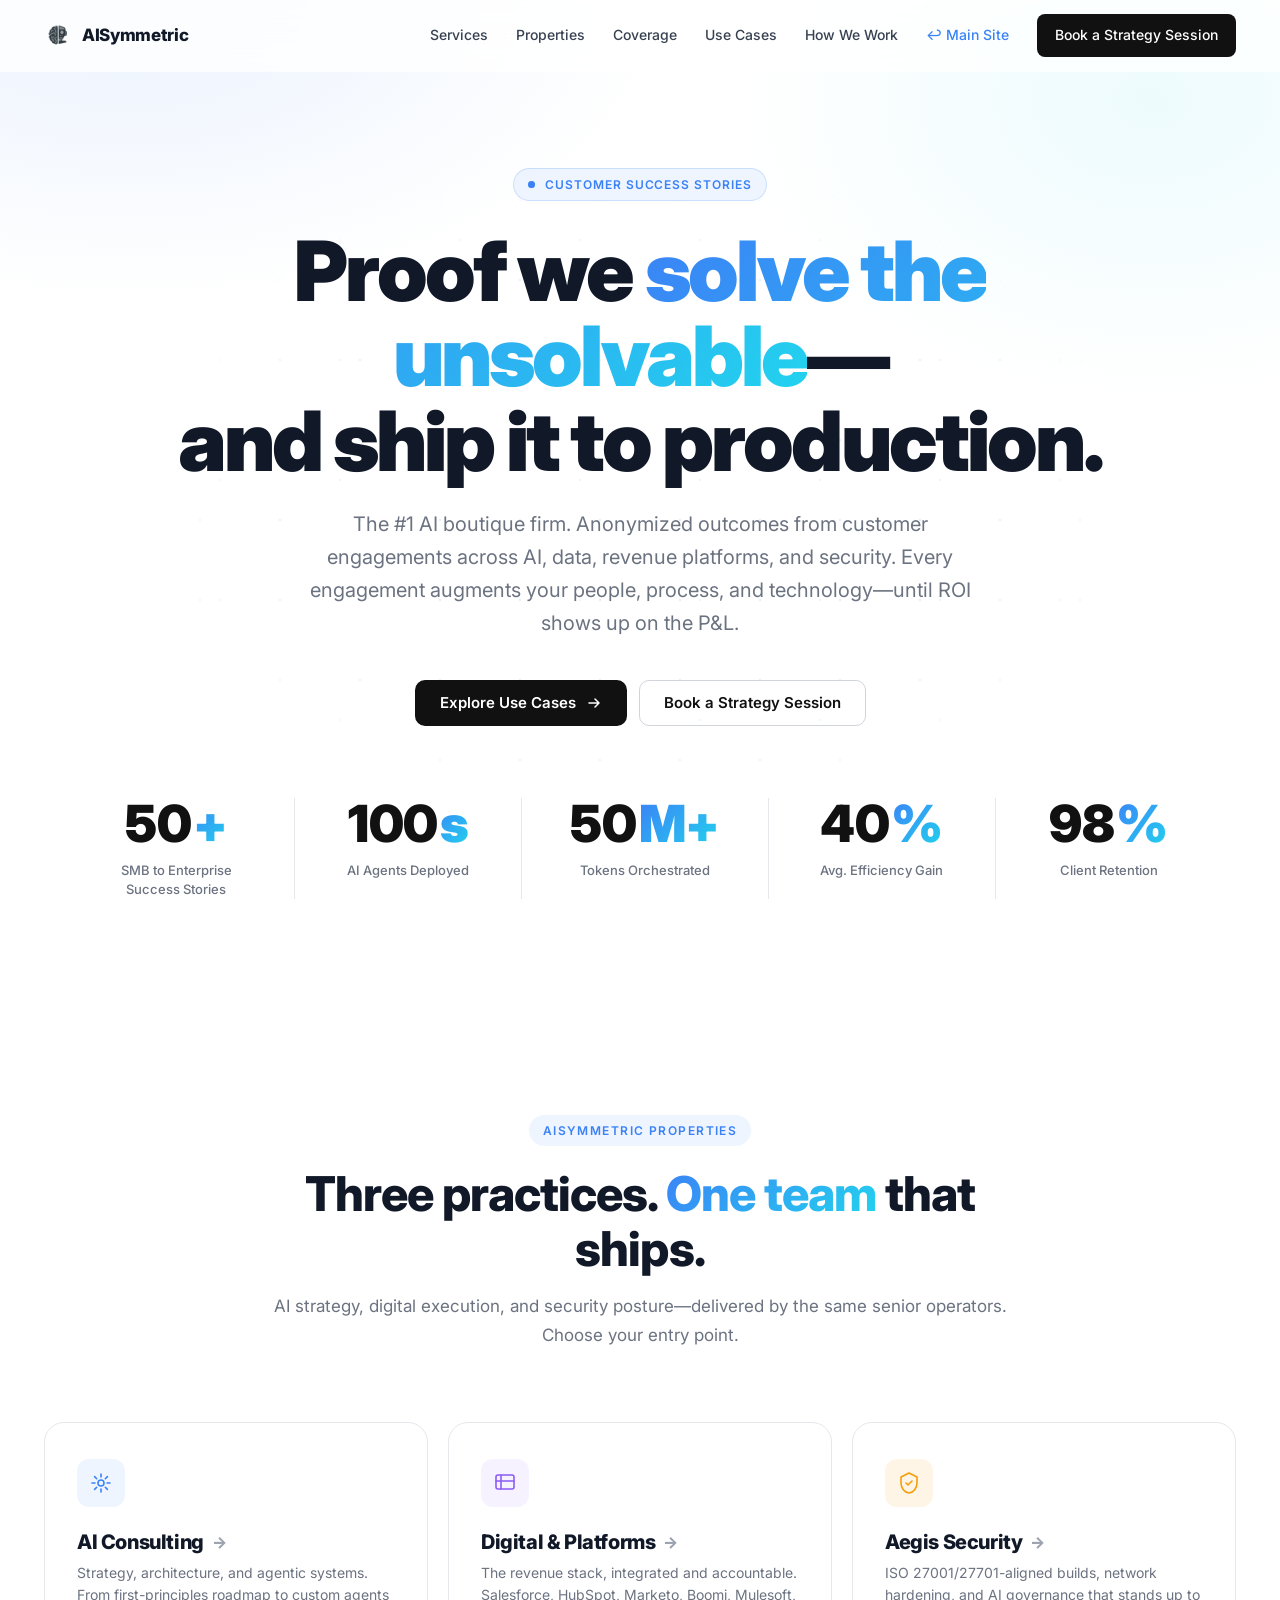
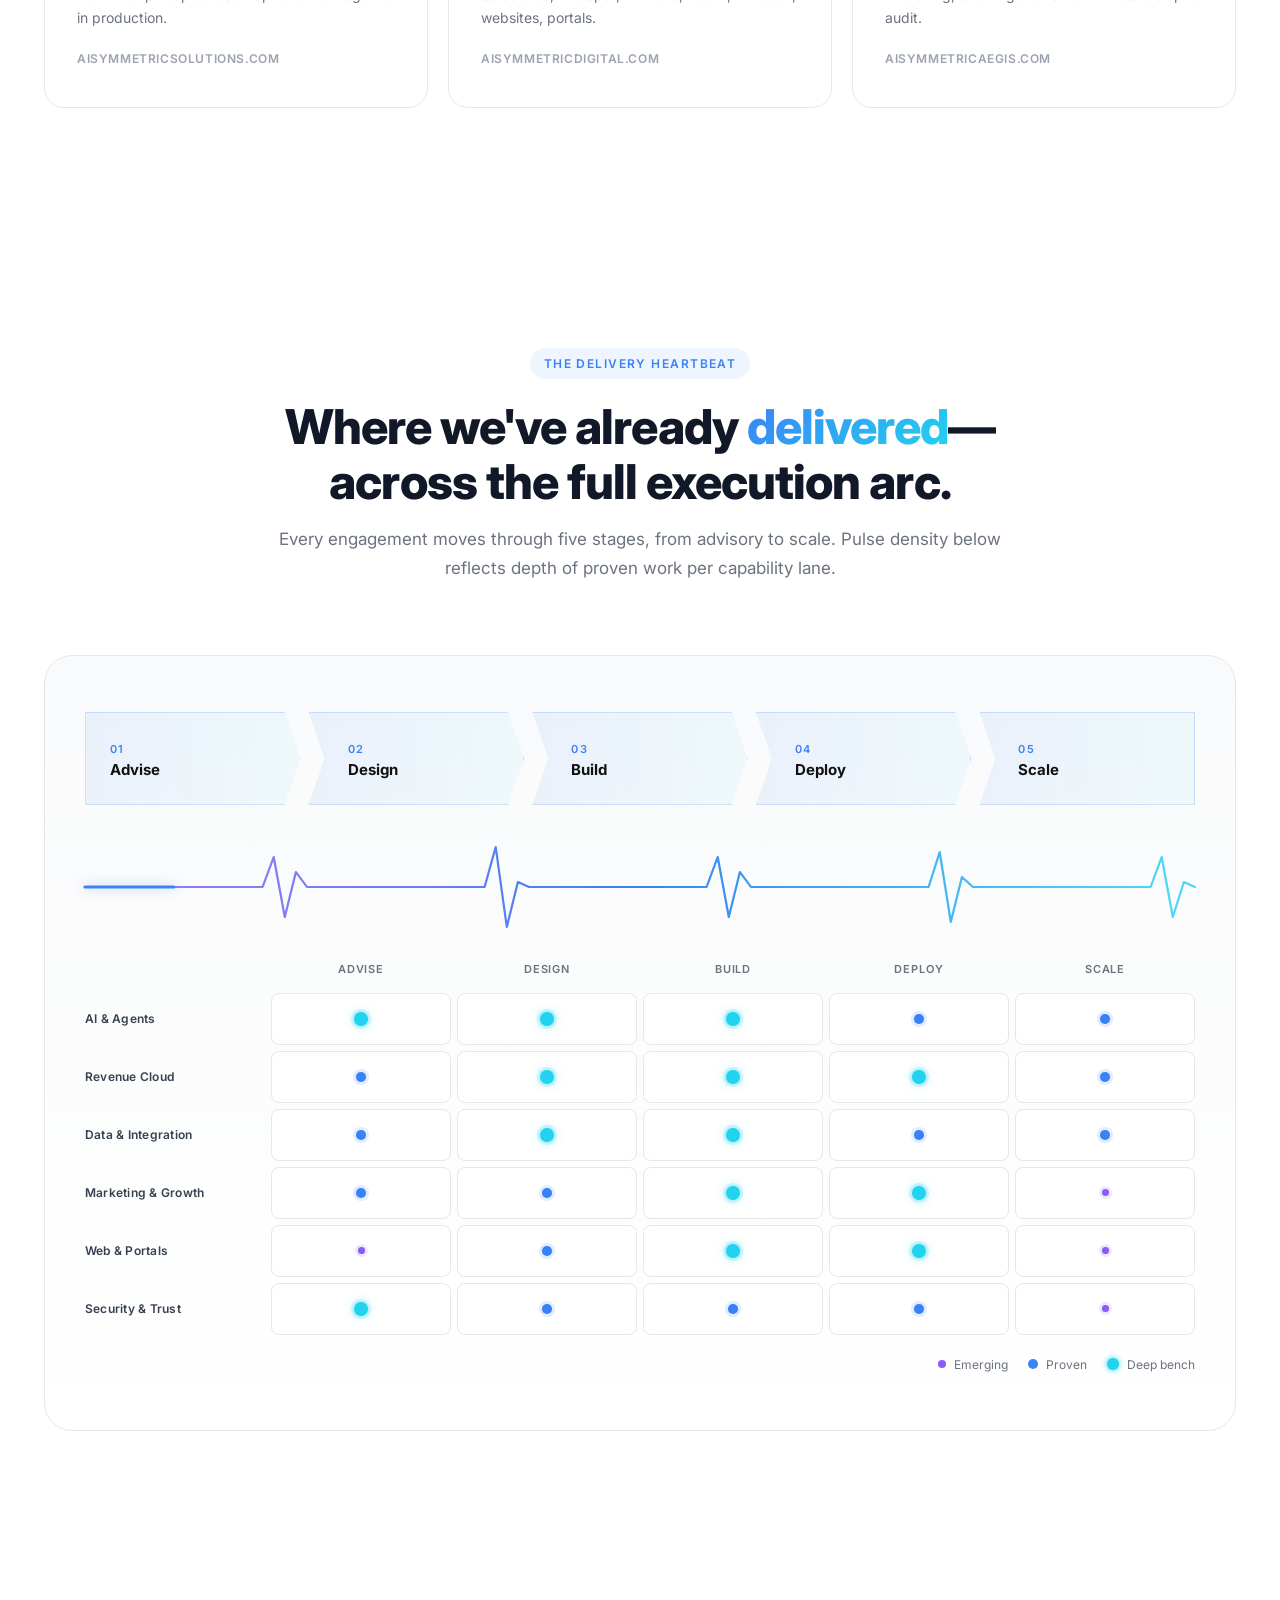
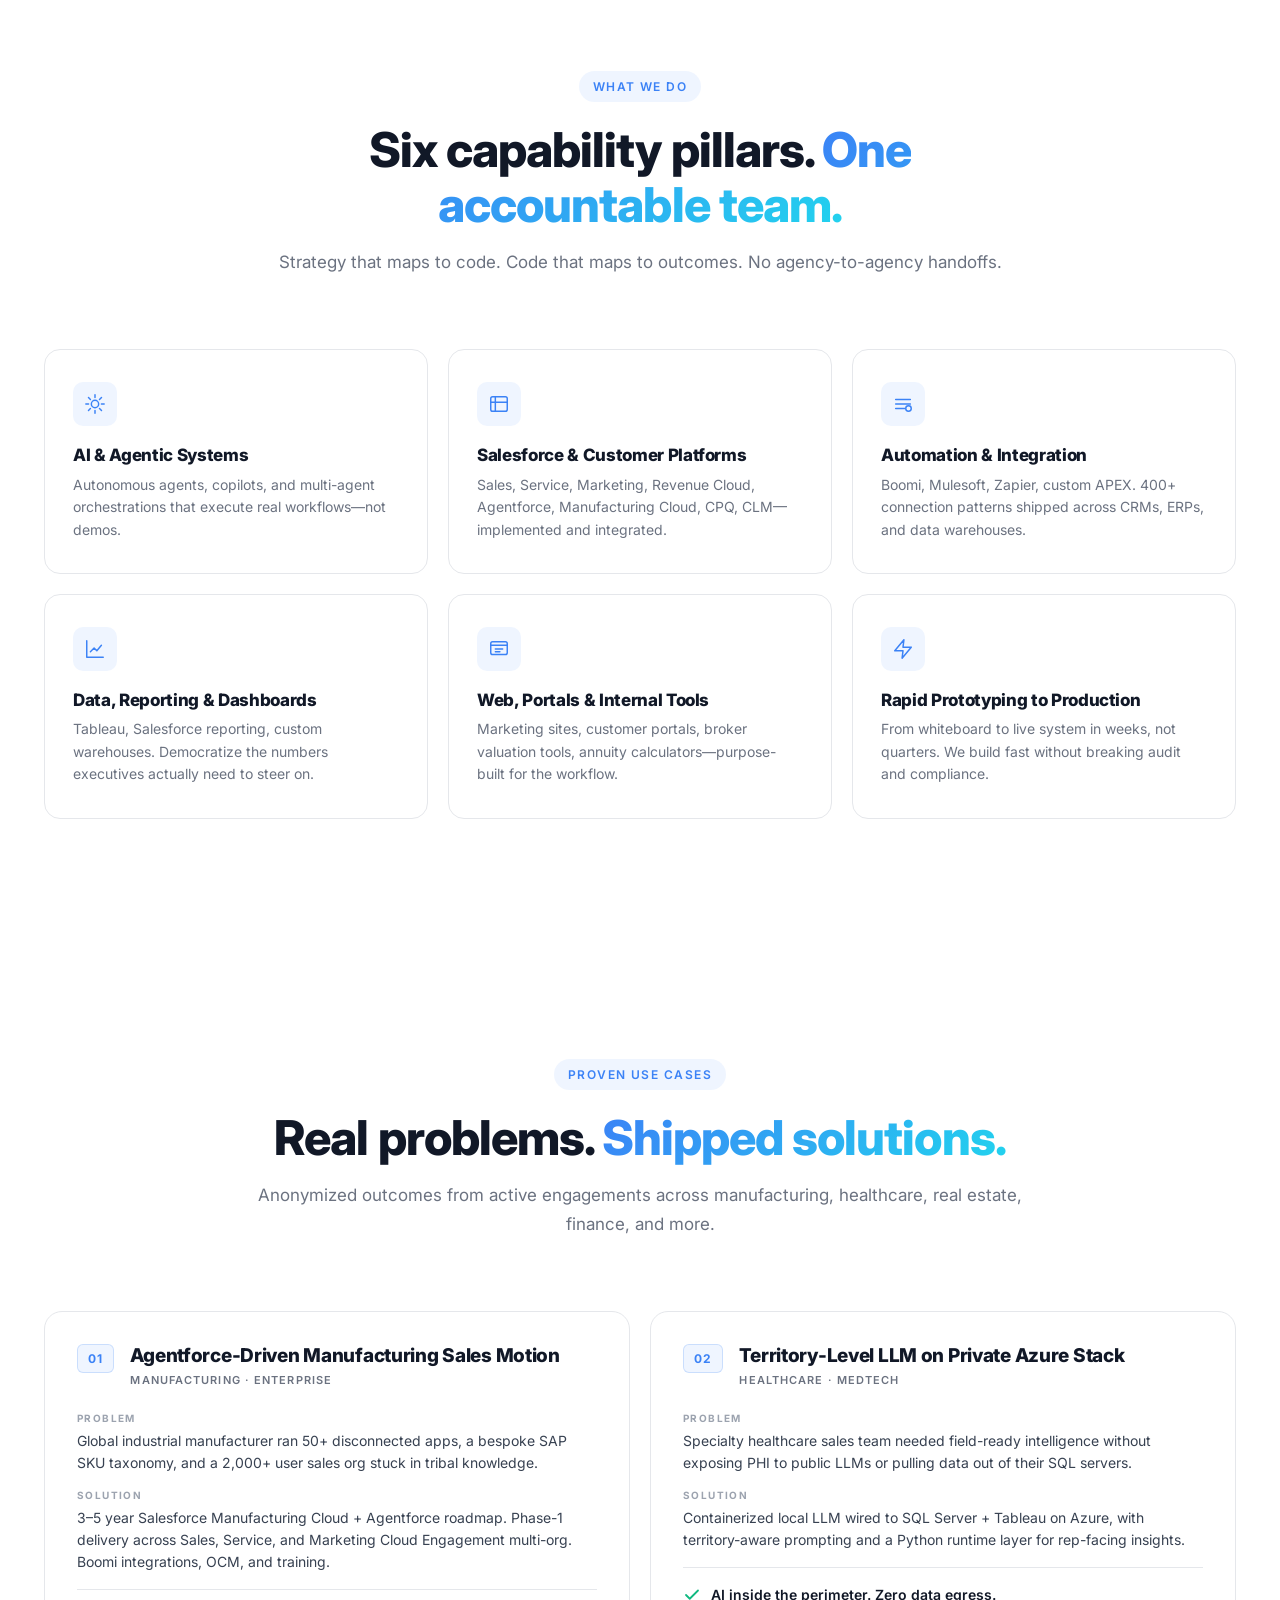
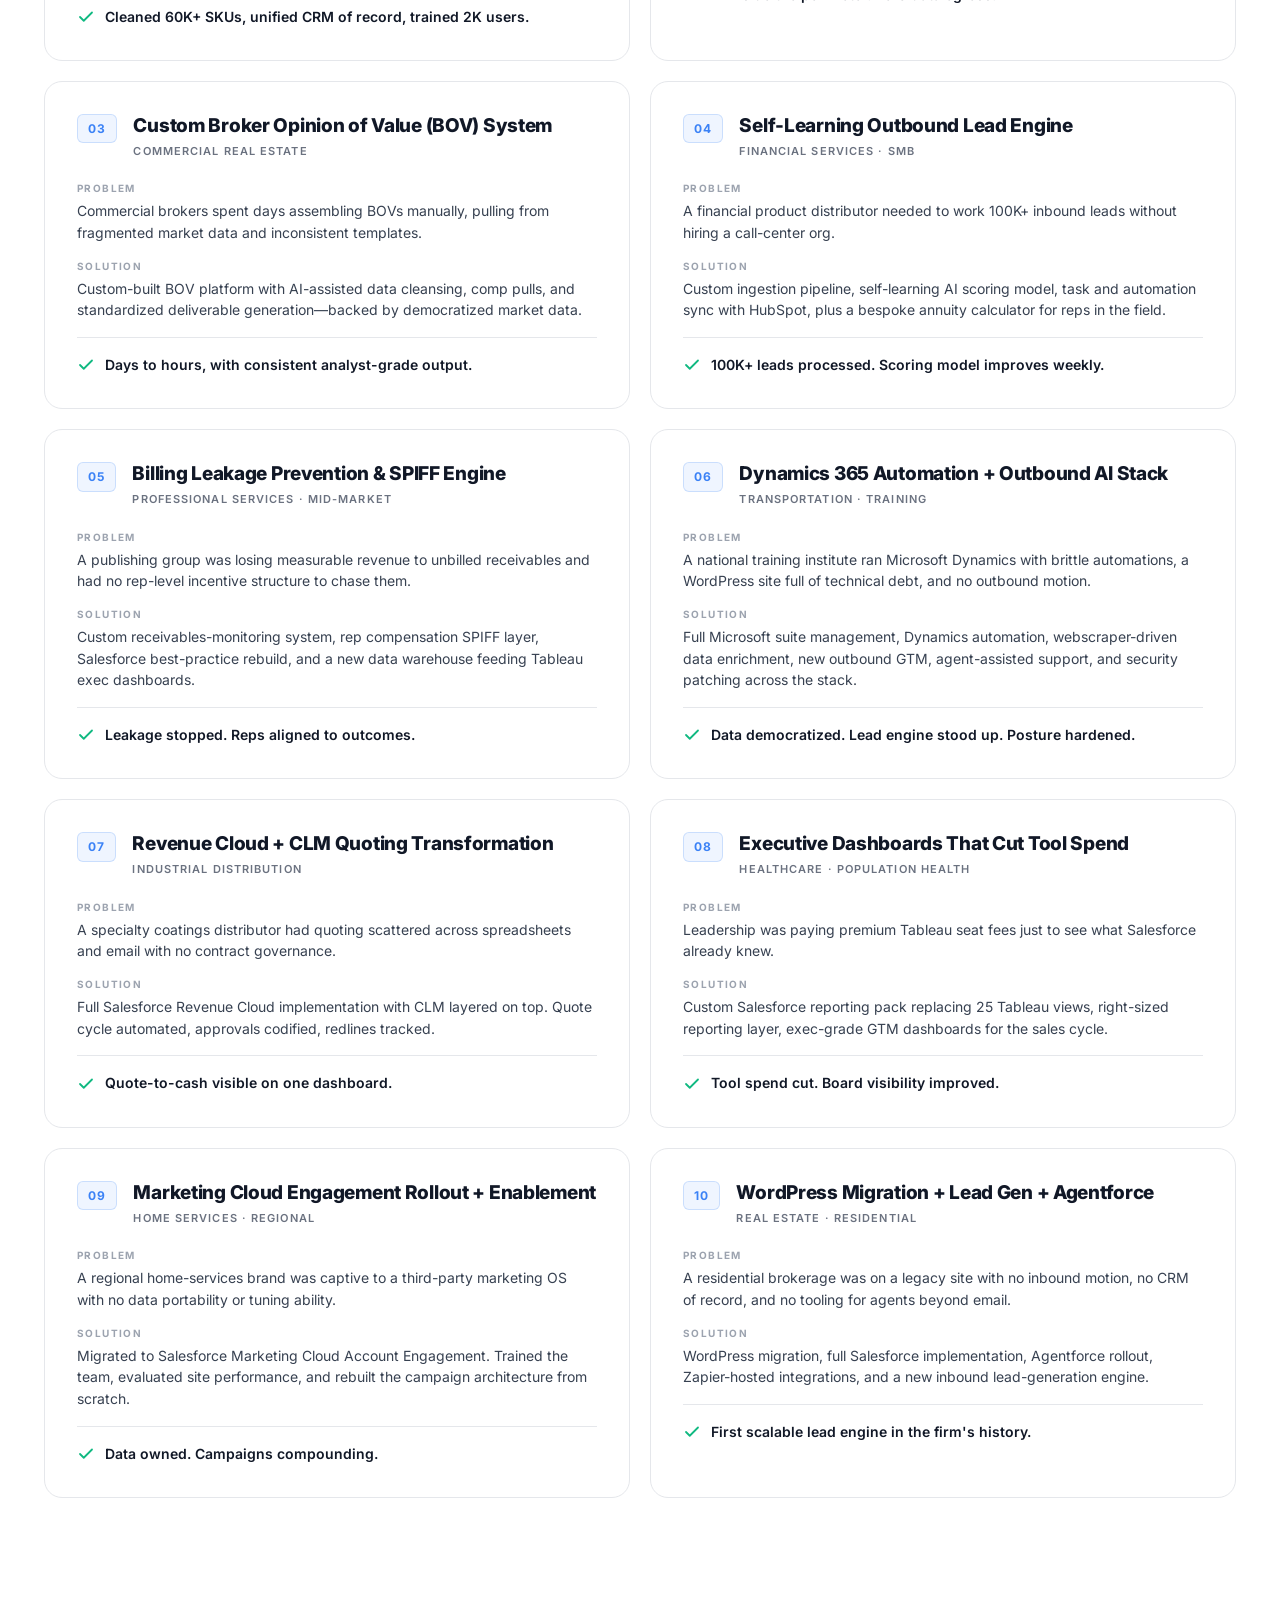
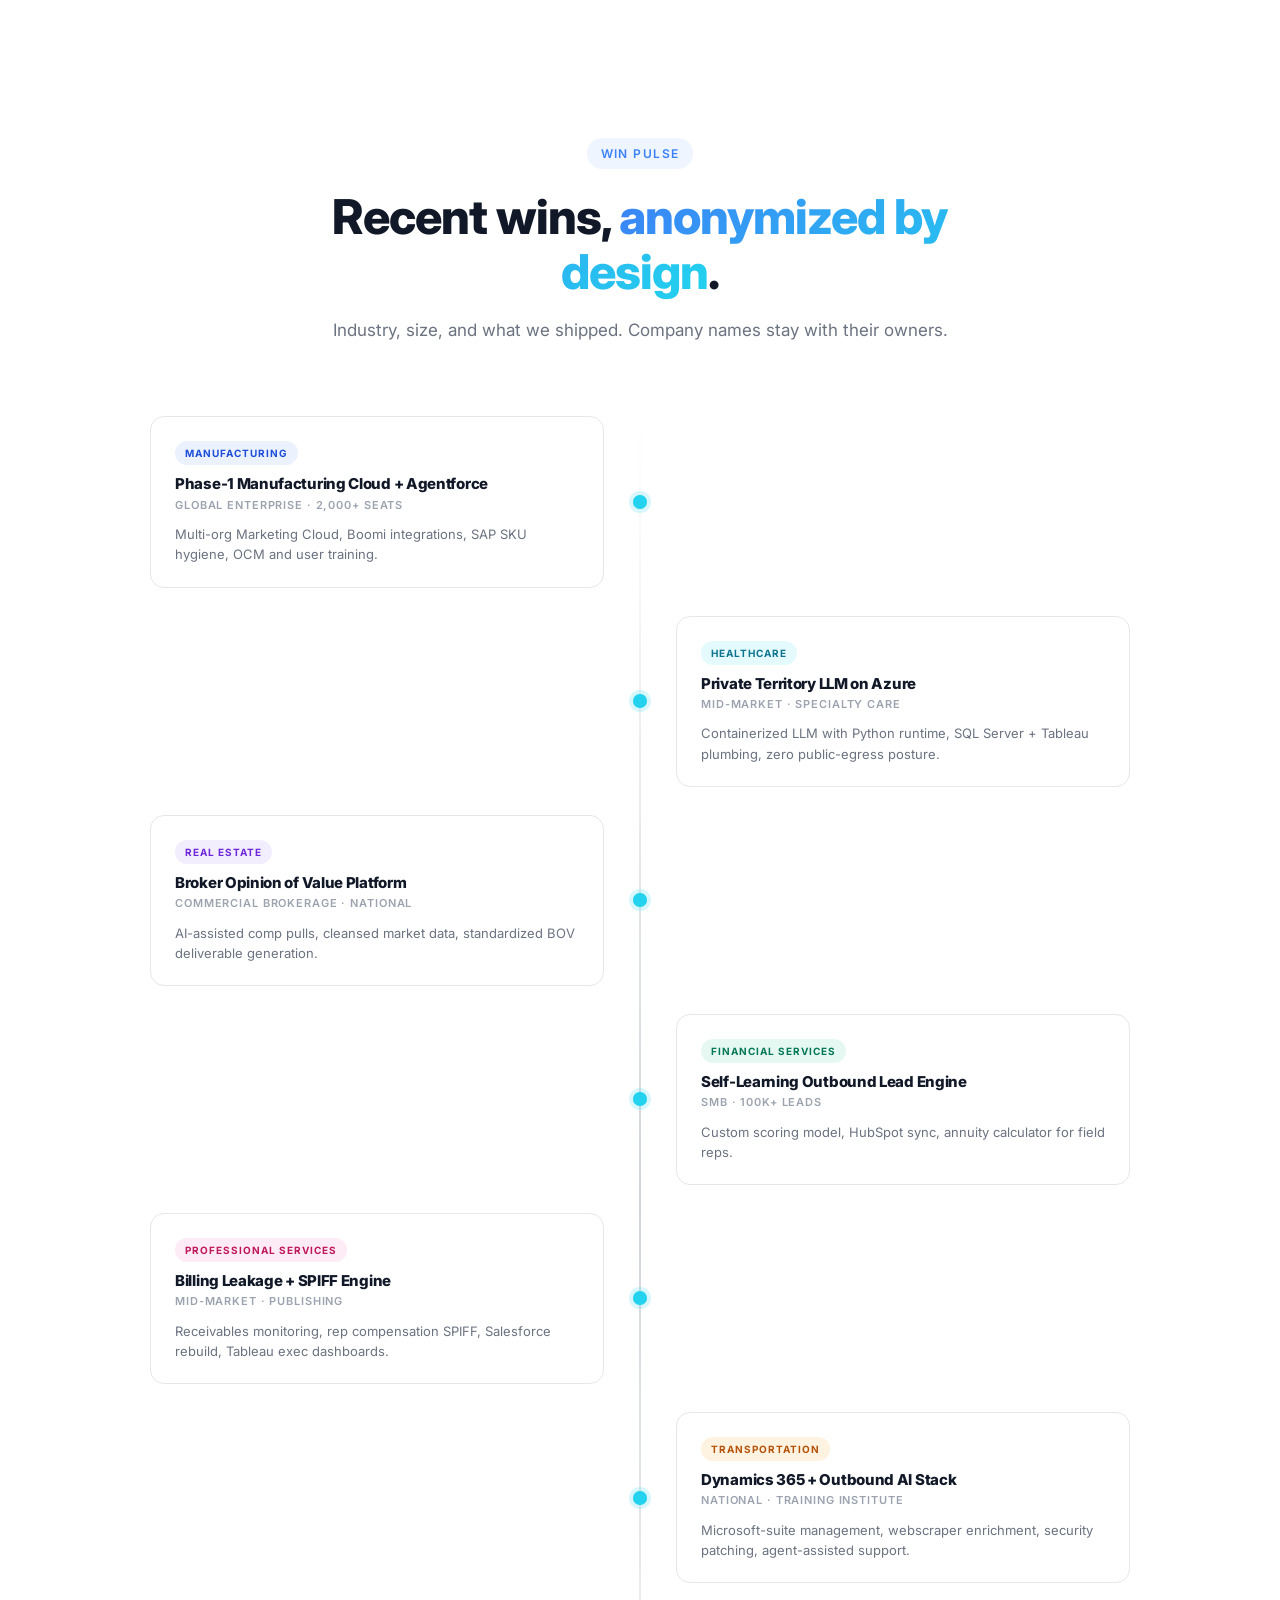
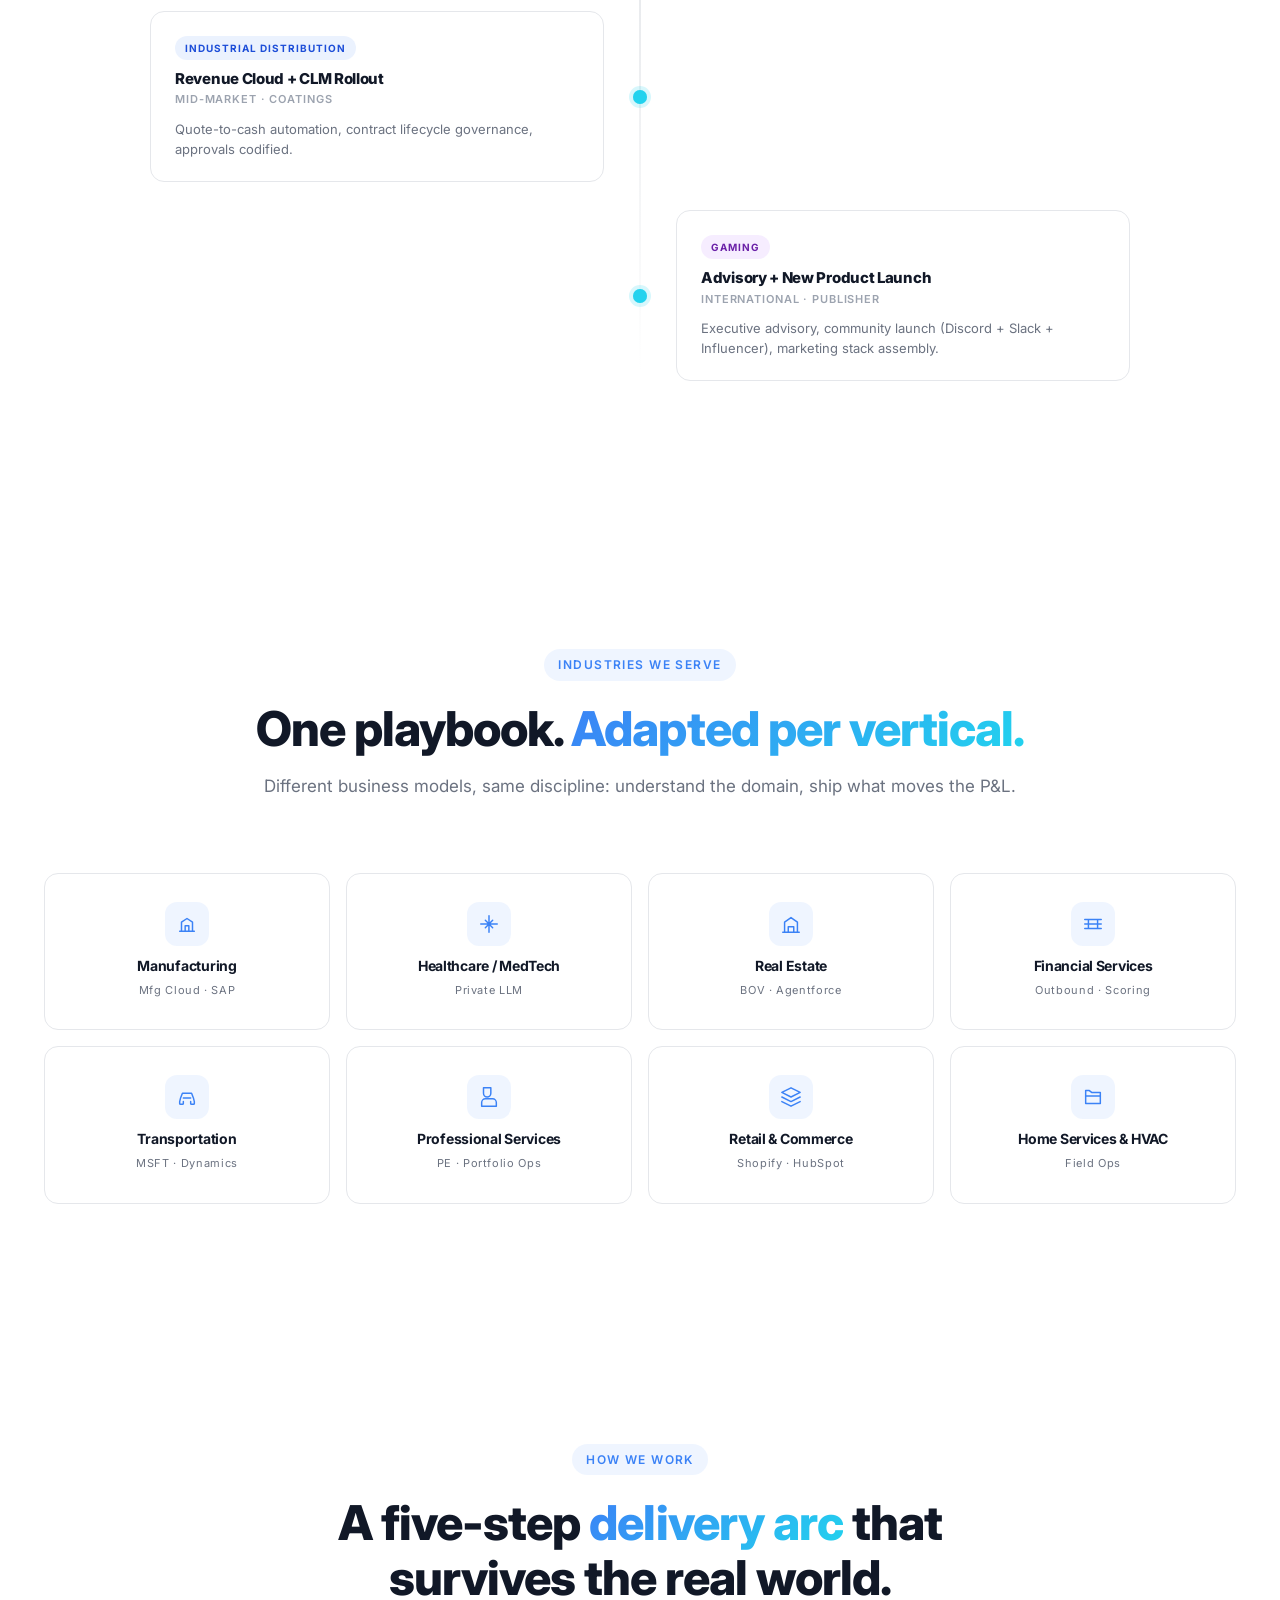
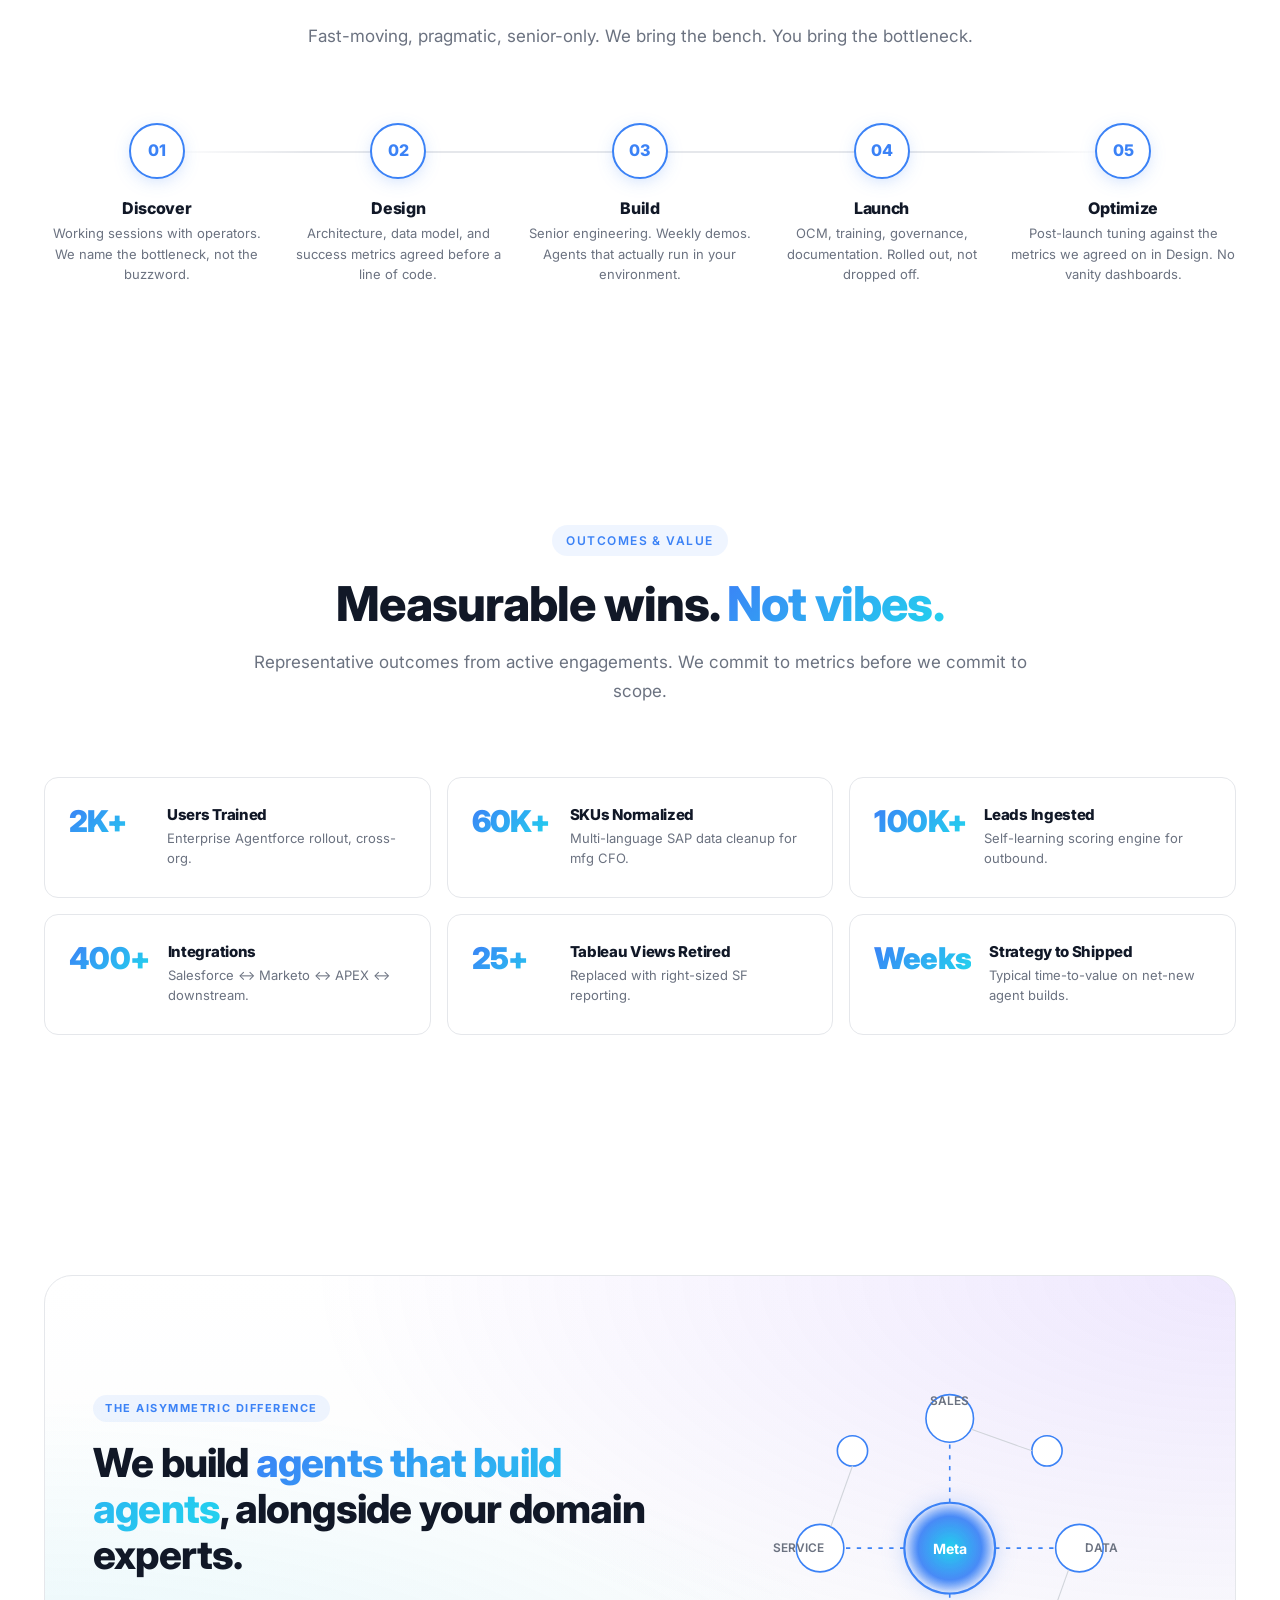
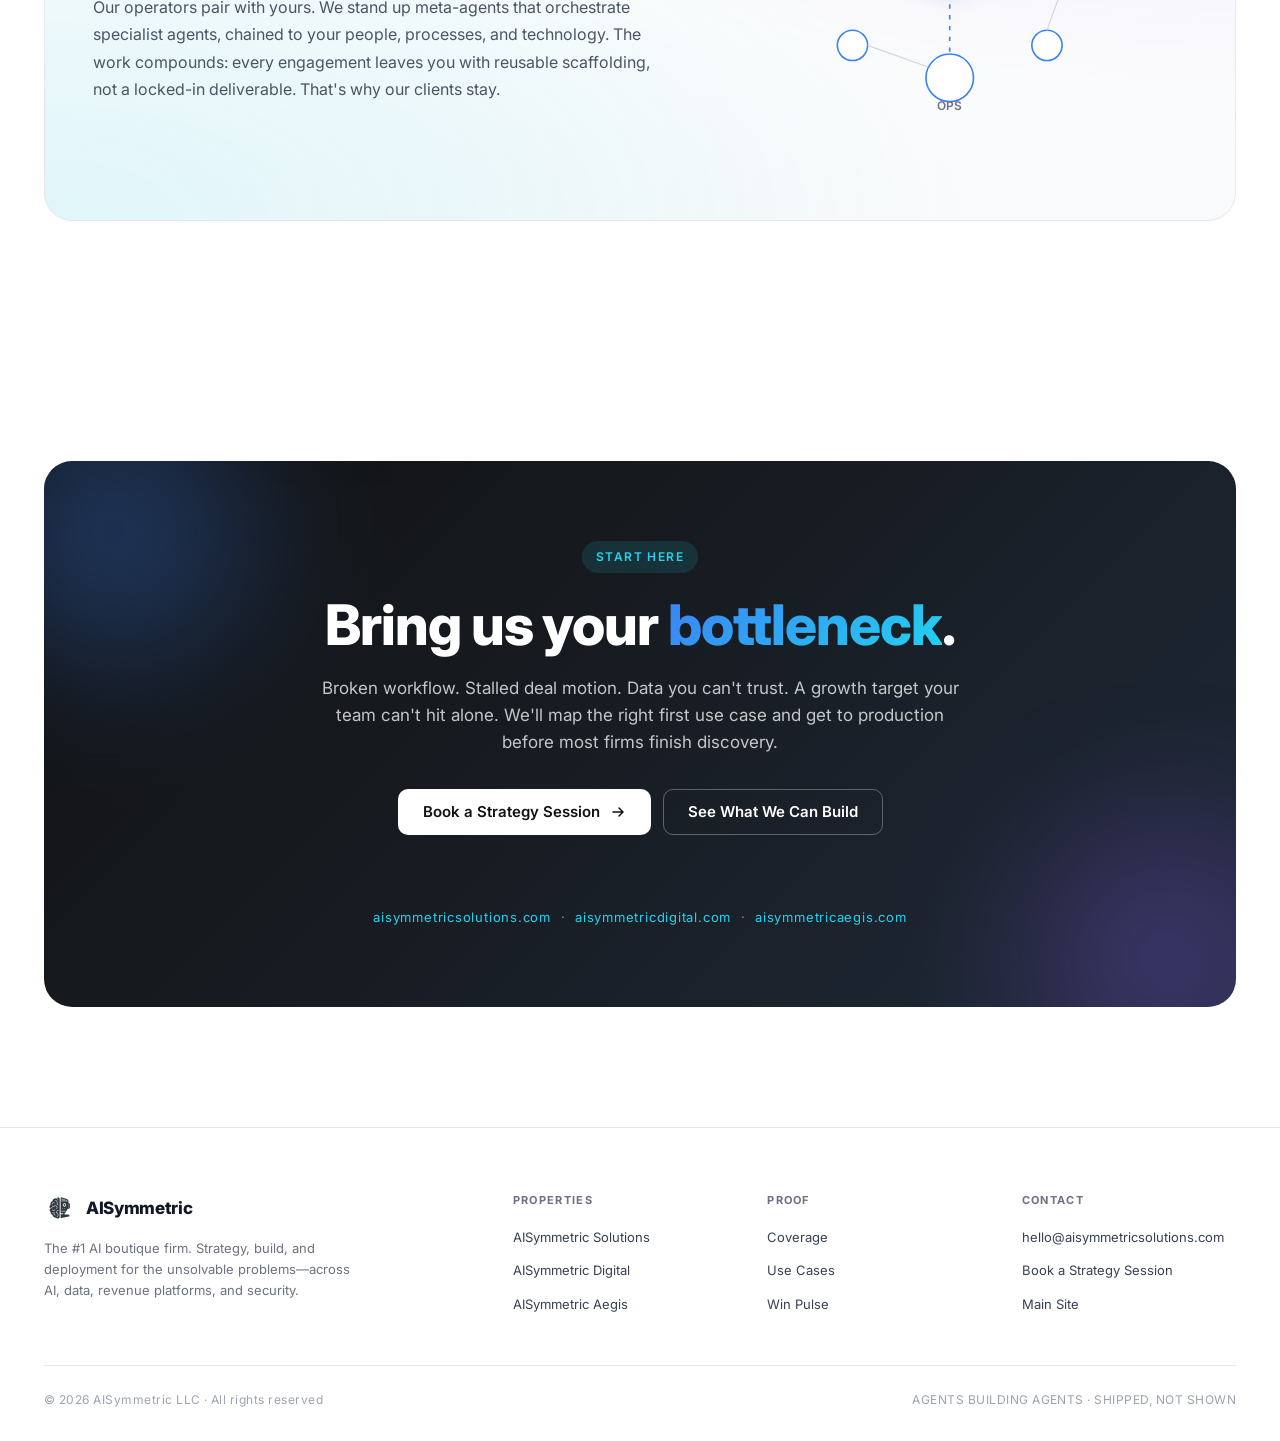
==== commit 3c722b84: "Fix hero visibility on /success + add ongoing session notes Hero was rendering blank on some browser" ====
--- a/success/index.html
+++ b/success/index.html
@@ -119,19 +119,12 @@
     }
 
     /* =========================================================
-       REVEAL — visible by default, opts into hide only if below fold.
-       This avoids the hidden-hero bug entirely.
-       ========================================================= */
-    @keyframes fadeUp {
-      from { opacity: 0; transform: translateY(20px); }
-      to   { opacity: 1; transform: none; }
-    }
-    .fade-in { animation: fadeUp 0.8s var(--ease) both; }
-    .fade-in-1 { animation-delay: 0.05s; }
-    .fade-in-2 { animation-delay: 0.15s; }
-    .fade-in-3 { animation-delay: 0.25s; }
-    .fade-in-4 { animation-delay: 0.35s; }
-    .fade-in-5 { animation-delay: 0.45s; }
+       REVEAL — all content visible by default. Scroll reveal only
+       opts into a hidden state when JS confirms an element is below
+       the fold at load time. Hero has NO entrance animation at all
+       (lesson from prior iteration: animation fill-mode caused the
+       hero to lock at opacity:0 in some browsers).
+       ========================================================= */
     .rev { opacity: 1; }
     @media (prefers-reduced-motion: no-preference) {
       .rev.rev-init { opacity: 0; transform: translateY(20px); transition: opacity 0.7s var(--ease), transform 0.7s var(--ease); }
@@ -751,7 +744,6 @@
 
     @media (prefers-reduced-motion: reduce) {
       *, *::before, *::after { animation-duration: 0.001ms !important; transition-duration: 0.001ms !important; }
-      .fade-in { animation: none; }
       .rev.rev-init { opacity: 1 !important; transform: none !important; }
     }
   </style>
@@ -784,22 +776,22 @@
   <header class="hero" id="top">
     <div class="hero-bg" aria-hidden="true"></div>
     <div class="container">
-      <div class="hero-badge fade-in fade-in-1"><span class="badge-dot"></span> Customer Success Stories</div>
-      <h1 class="hero-title fade-in fade-in-2">
+      <div class="hero-badge"><span class="badge-dot"></span> Customer Success Stories</div>
+      <h1 class="hero-title">
         Proof we <span class="gradient-text">solve the unsolvable</span>—<br />
         and ship it to production.
       </h1>
-      <p class="hero-subtitle fade-in fade-in-3">
+      <p class="hero-subtitle">
         The #1 AI boutique firm. Anonymized outcomes from customer engagements across AI, data, revenue platforms, and security. Every engagement augments your people, process, and technology—until ROI shows up on the P&amp;L.
       </p>
-      <div class="hero-ctas fade-in fade-in-4">
+      <div class="hero-ctas">
         <a href="#usecases" class="btn btn-primary">
           Explore Use Cases
           <svg viewBox="0 0 16 16" fill="none"><path d="M3 8h10M9 4l4 4-4 4" stroke="currentColor" stroke-width="1.5" stroke-linecap="round" stroke-linejoin="round"/></svg>
         </a>
         <a href="#contact" class="btn btn-secondary">Book a Strategy Session</a>
       </div>
-      <div class="hero-metrics fade-in fade-in-5">
+      <div class="hero-metrics">
         <div class="metric"><div class="metric-top"><span class="metric-value" data-count="50">50</span><span class="metric-suffix">+</span></div><span class="metric-label">SMB to Enterprise Success Stories</span></div>
         <div class="metric-divider"></div>
         <div class="metric"><div class="metric-top"><span class="metric-value" data-count="100">100</span><span class="metric-suffix">s</span></div><span class="metric-label">AI Agents Deployed</span></div>
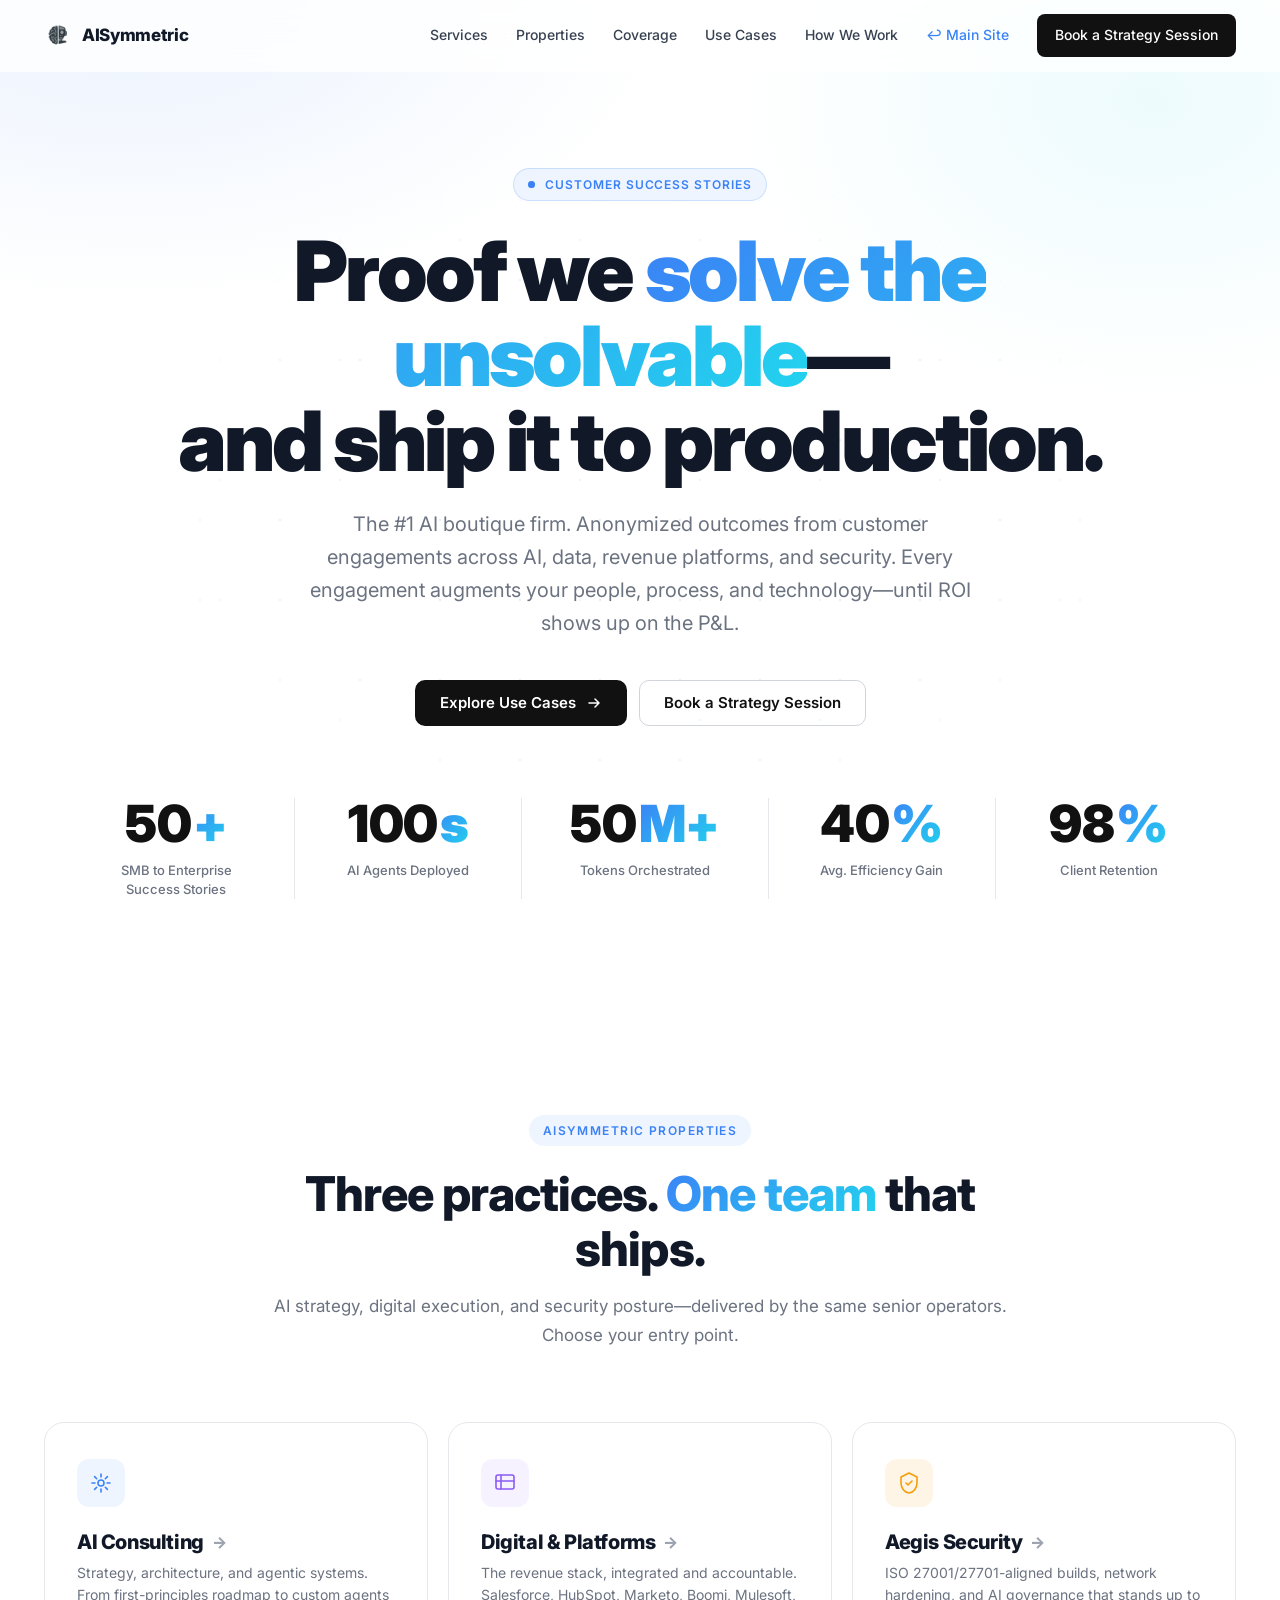
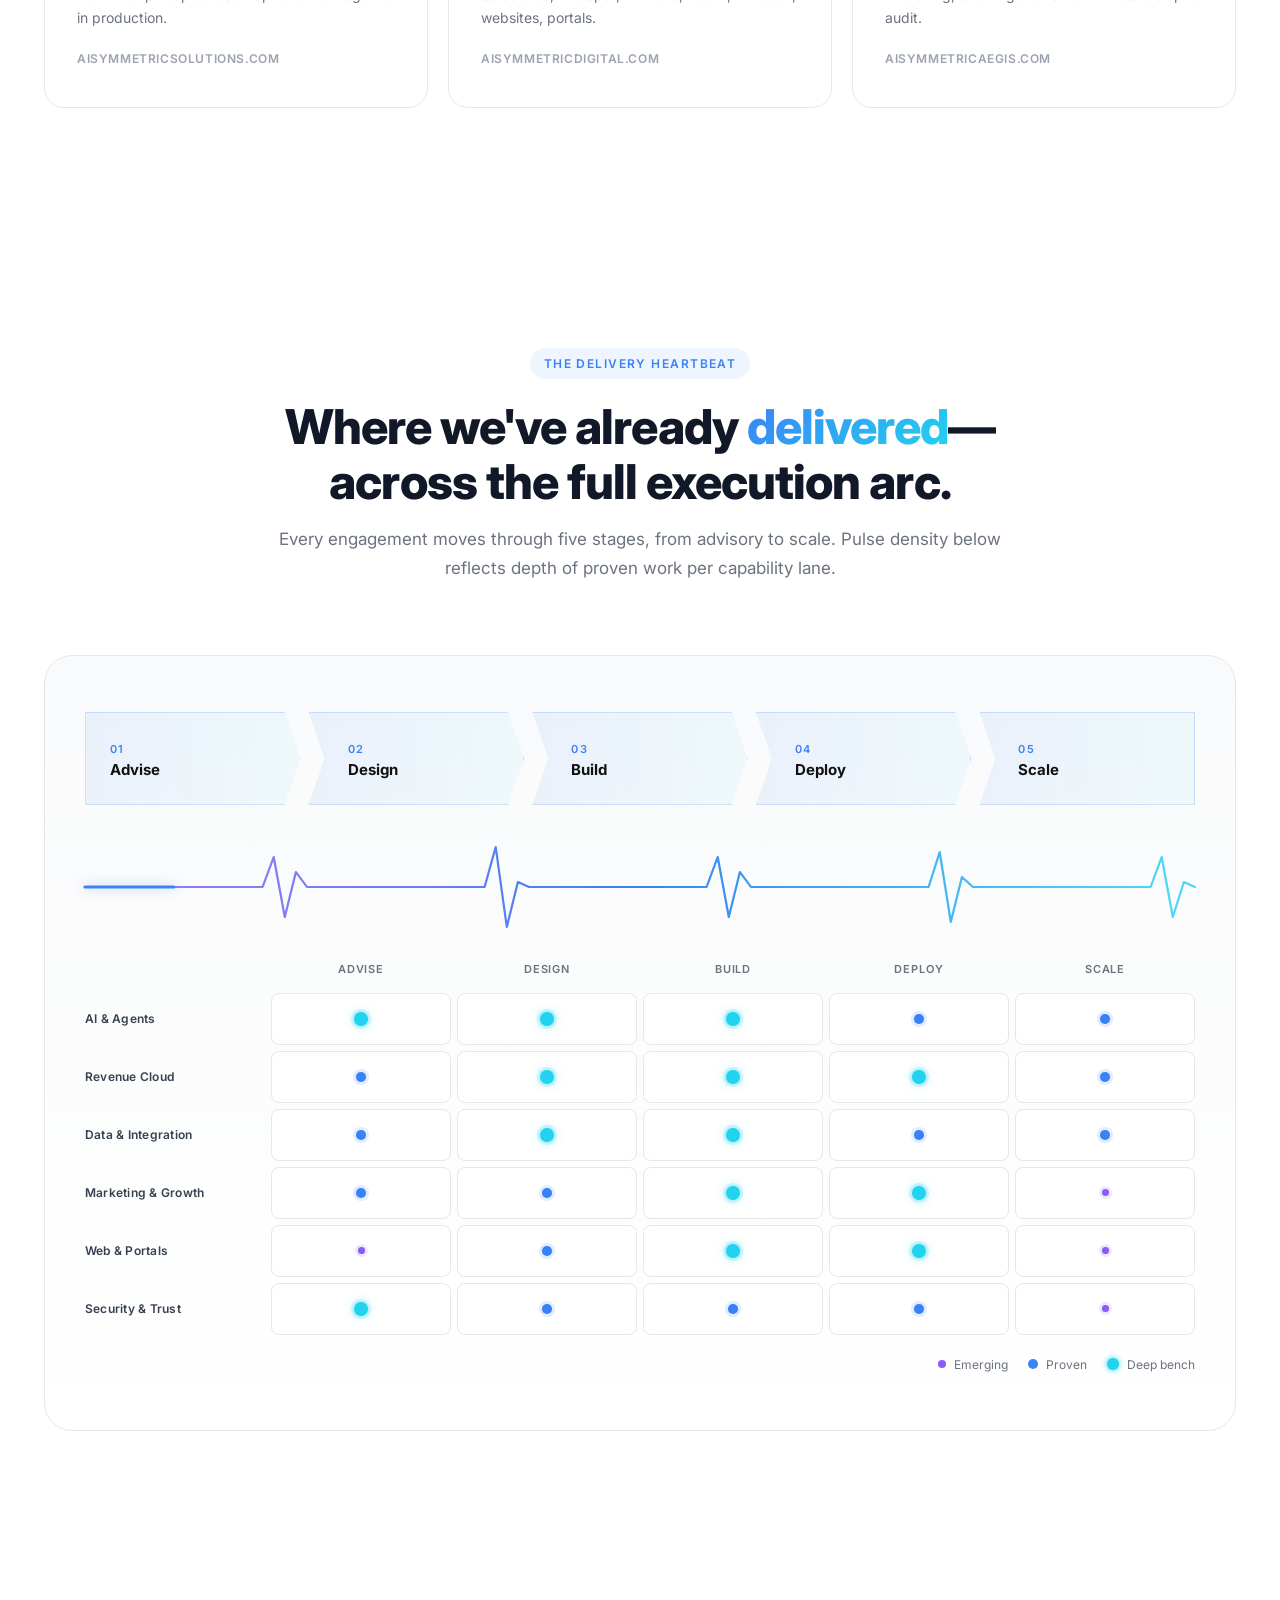
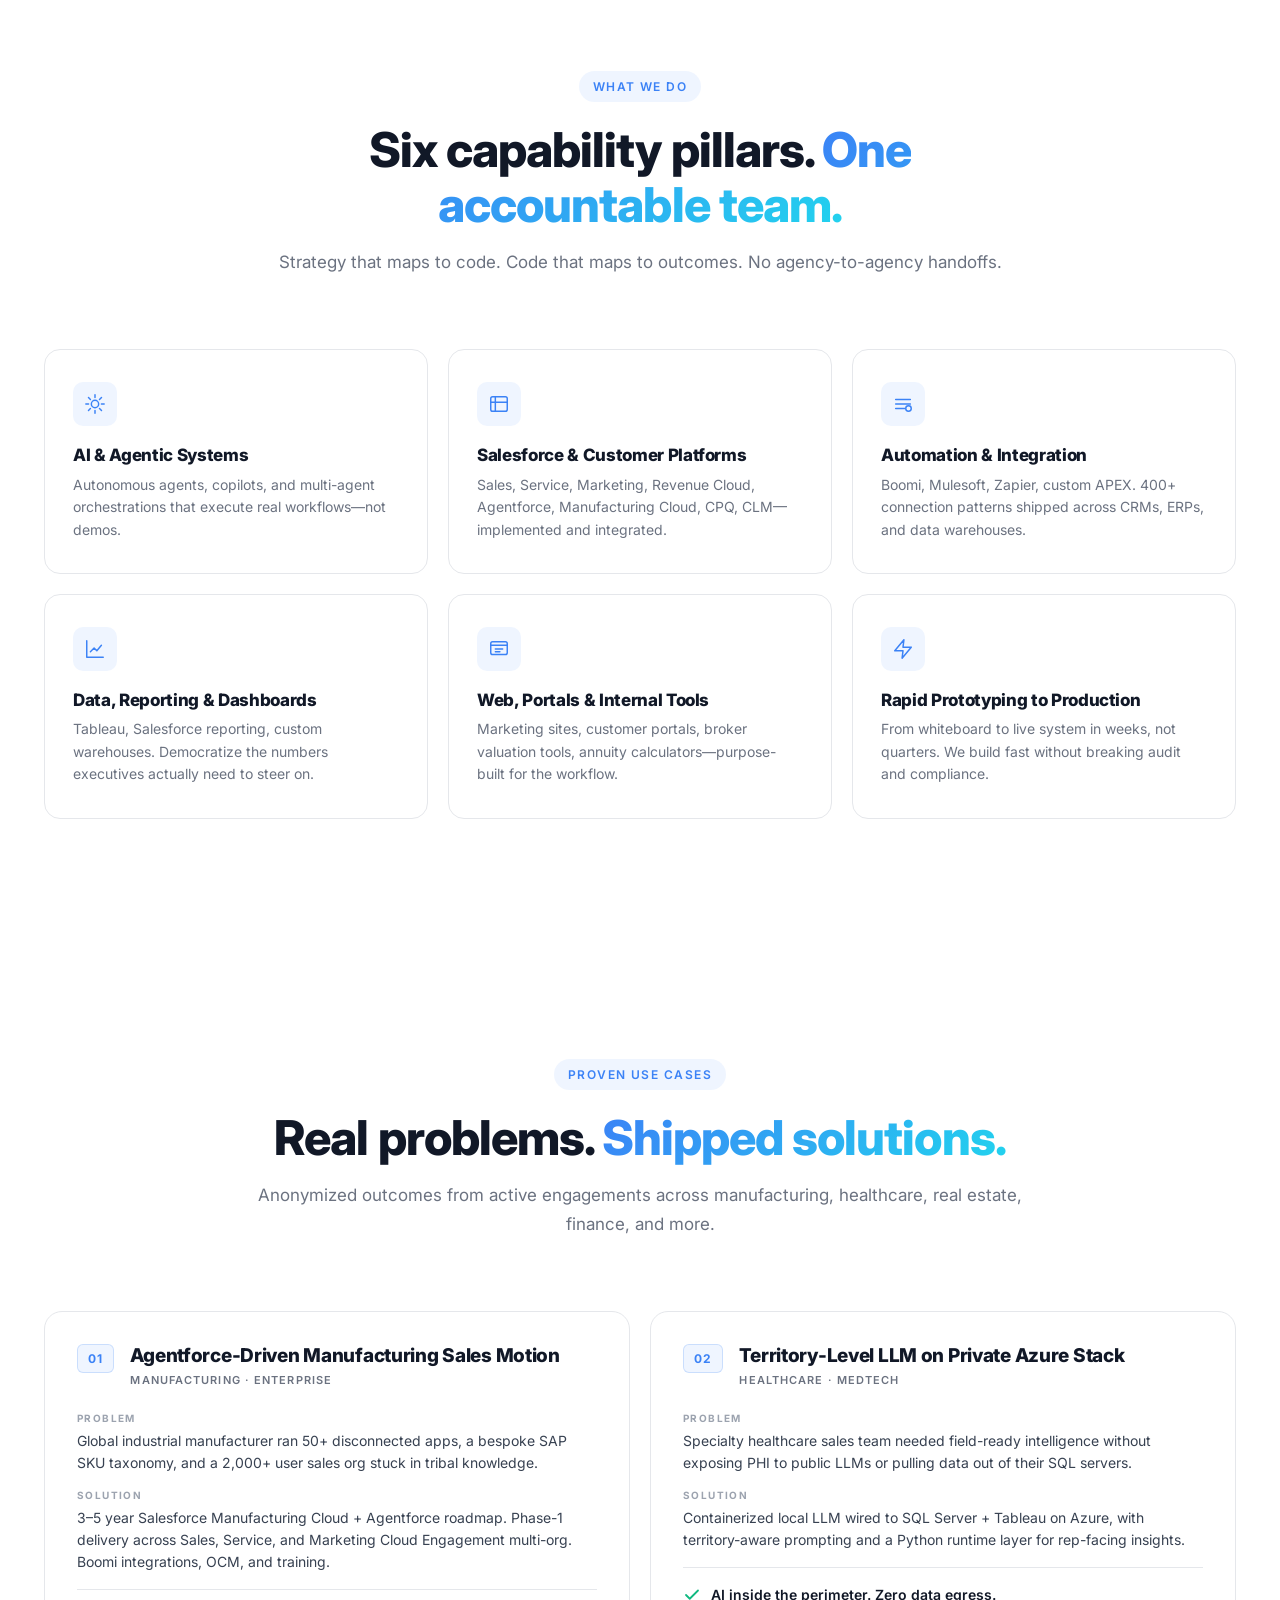
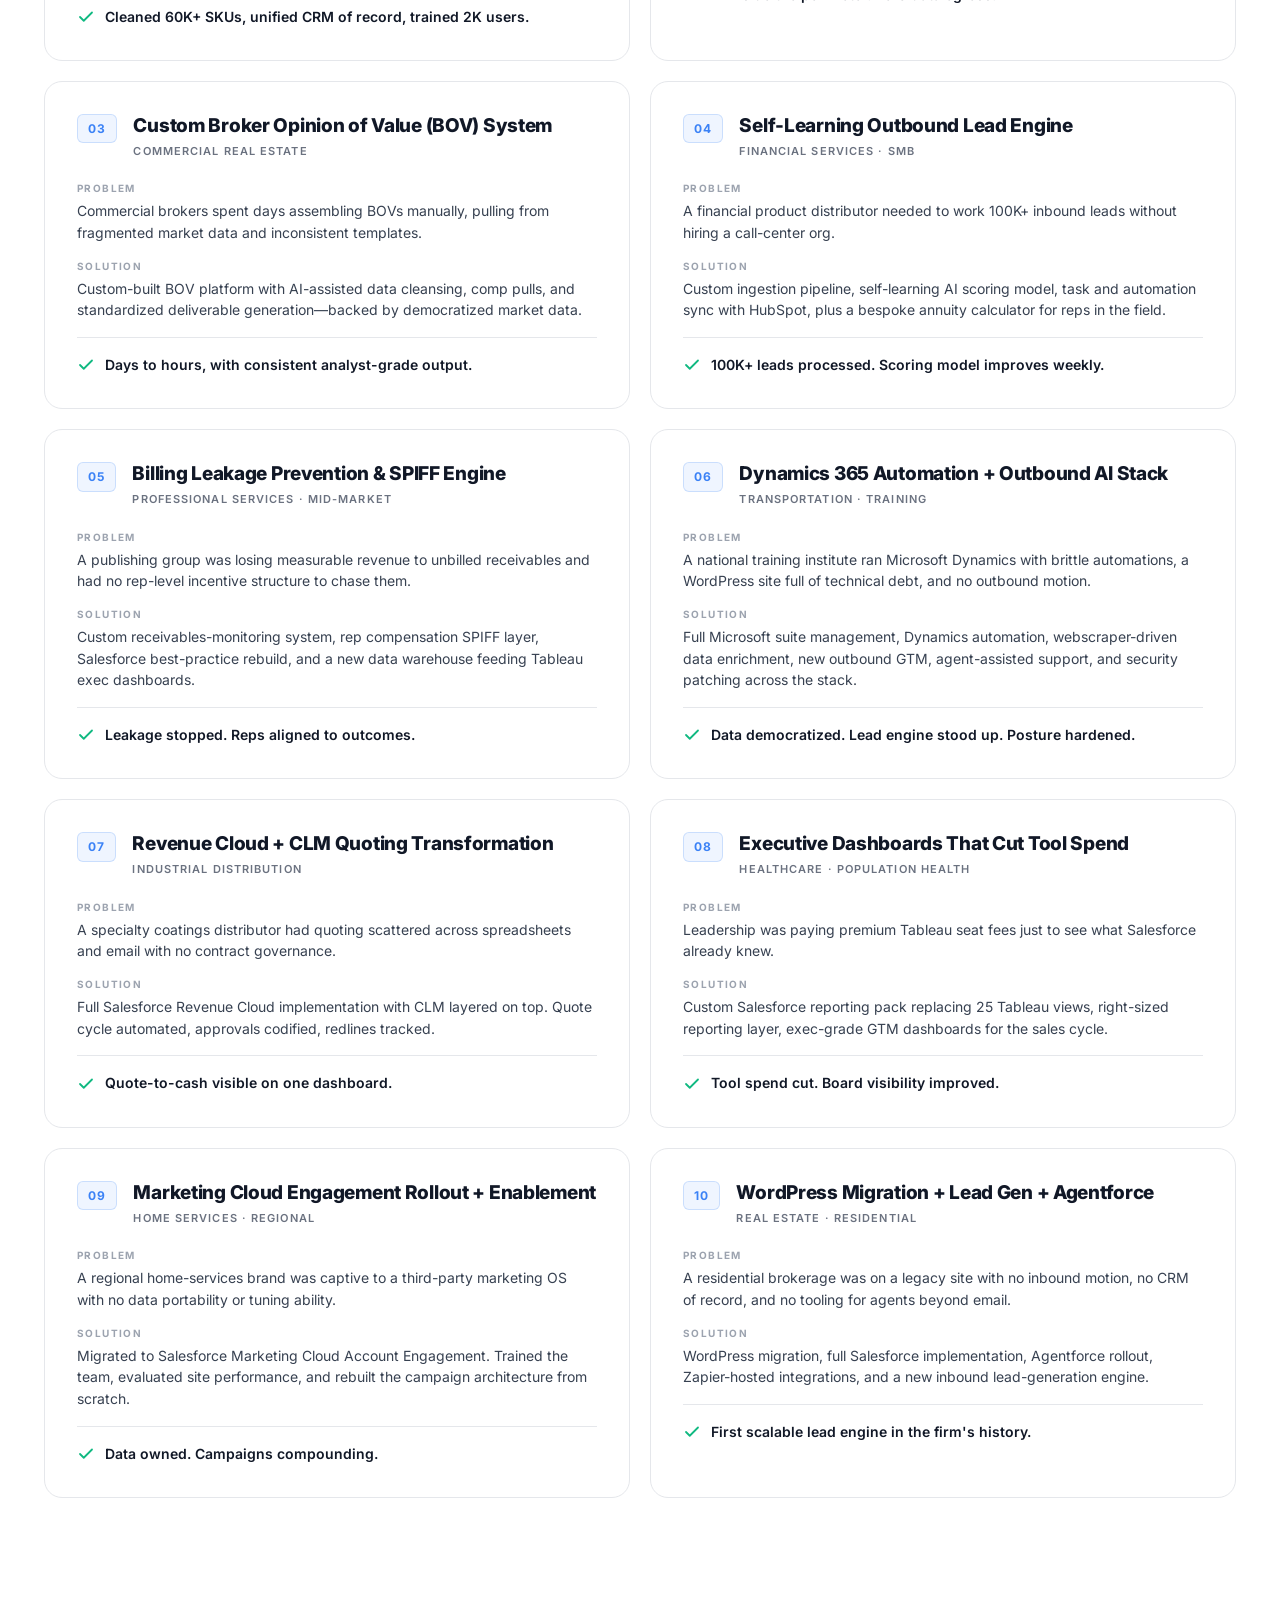
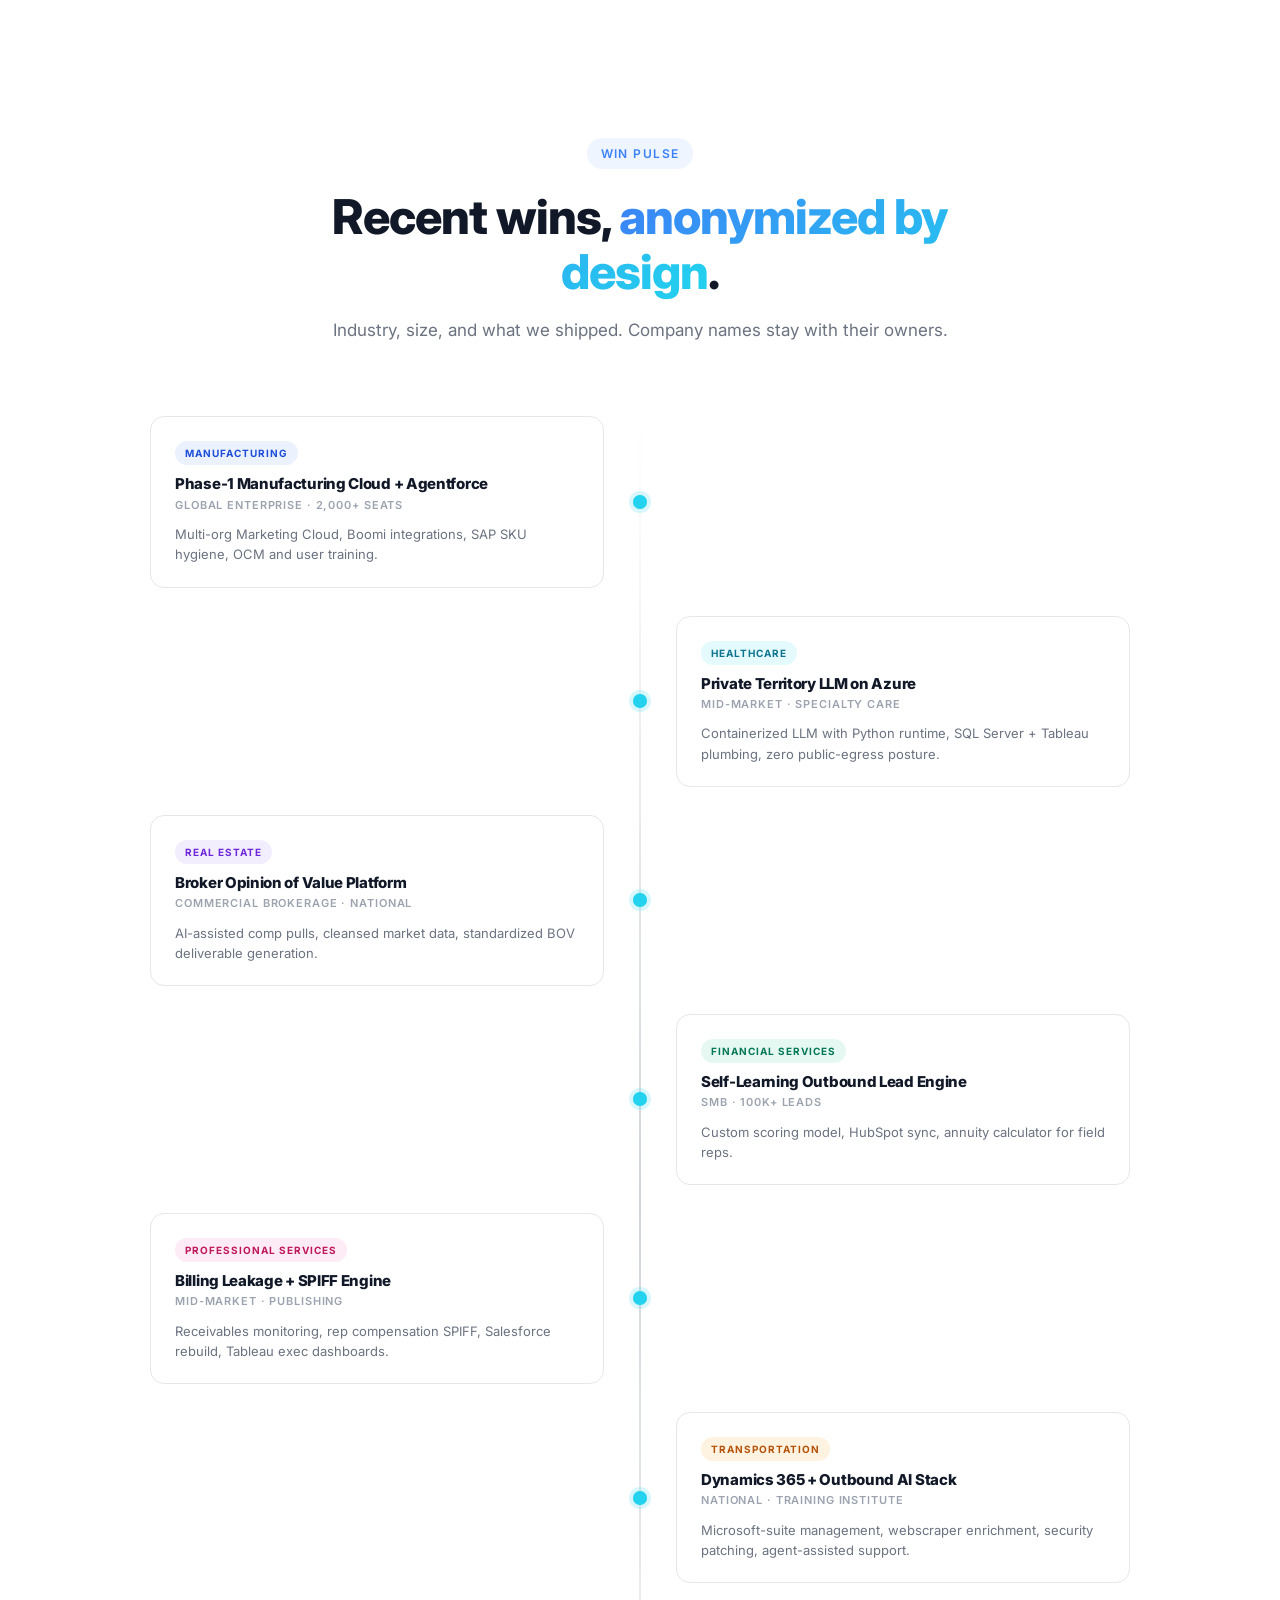
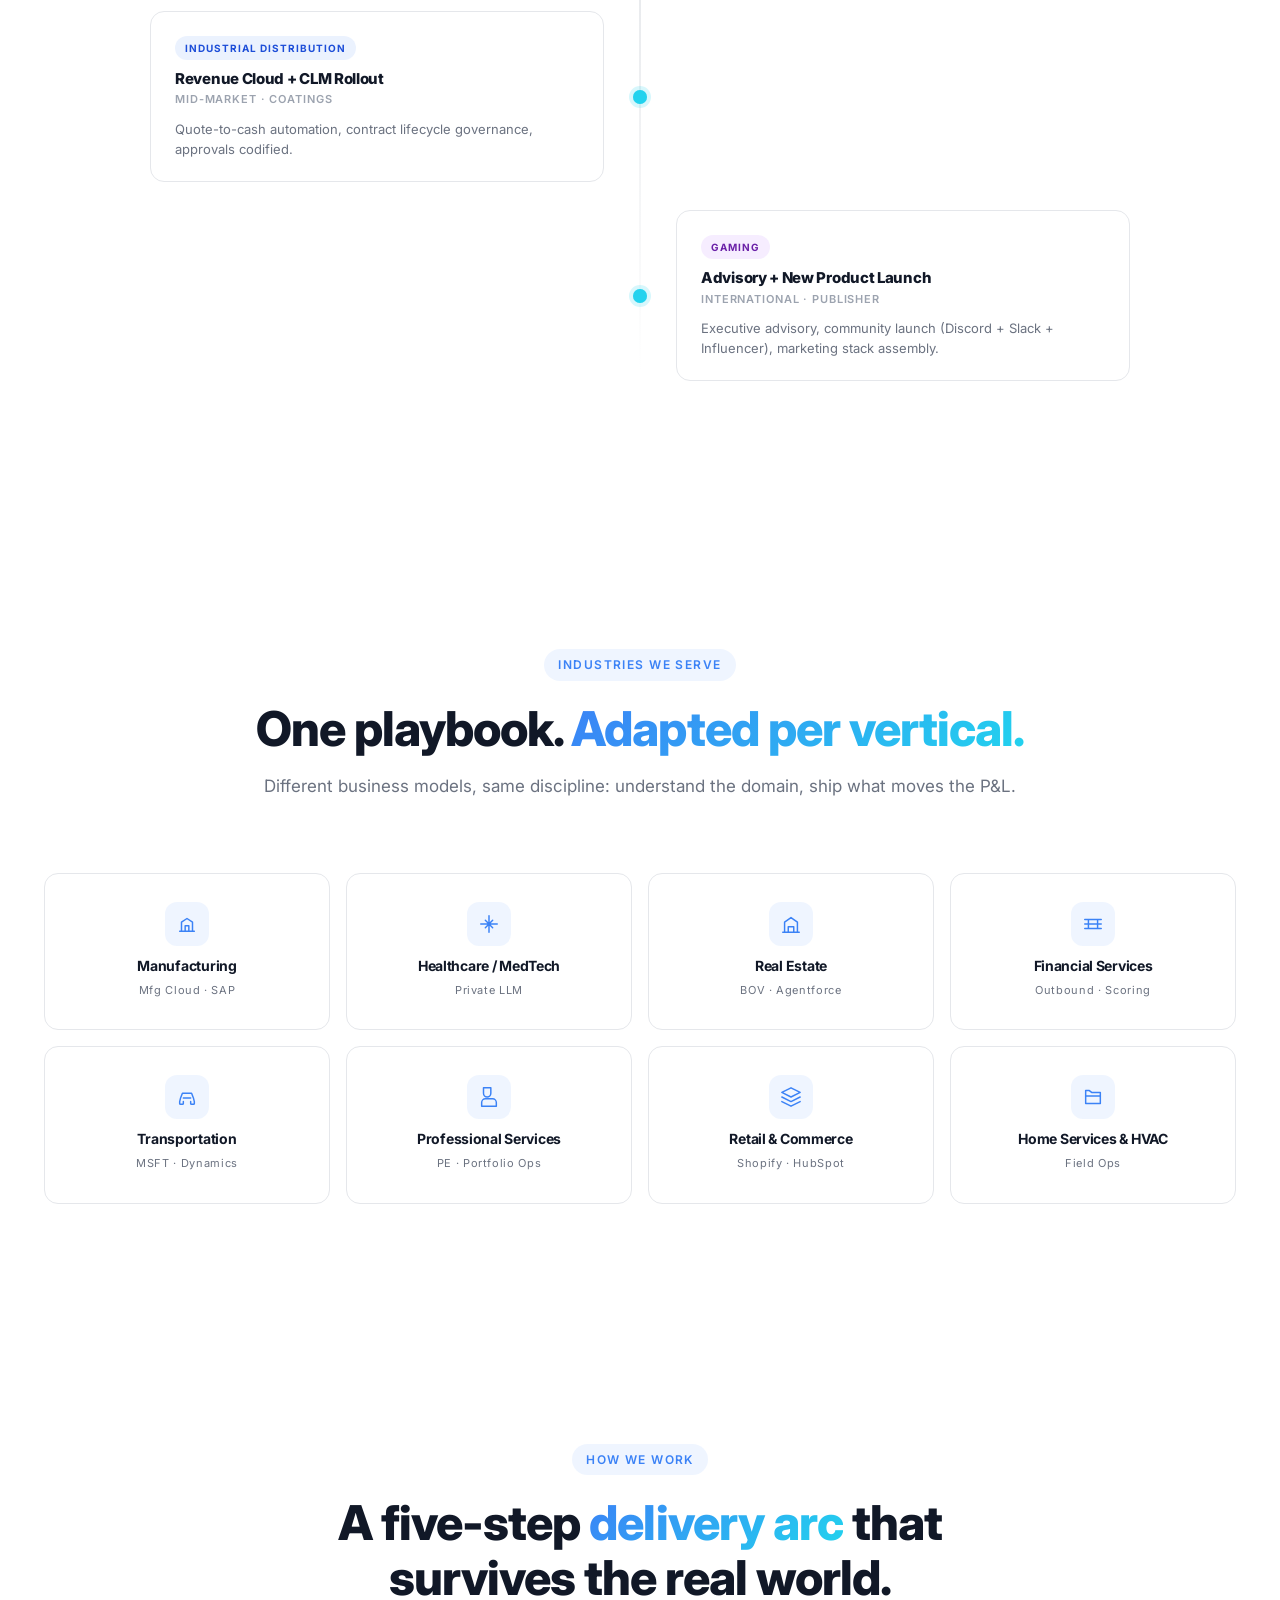
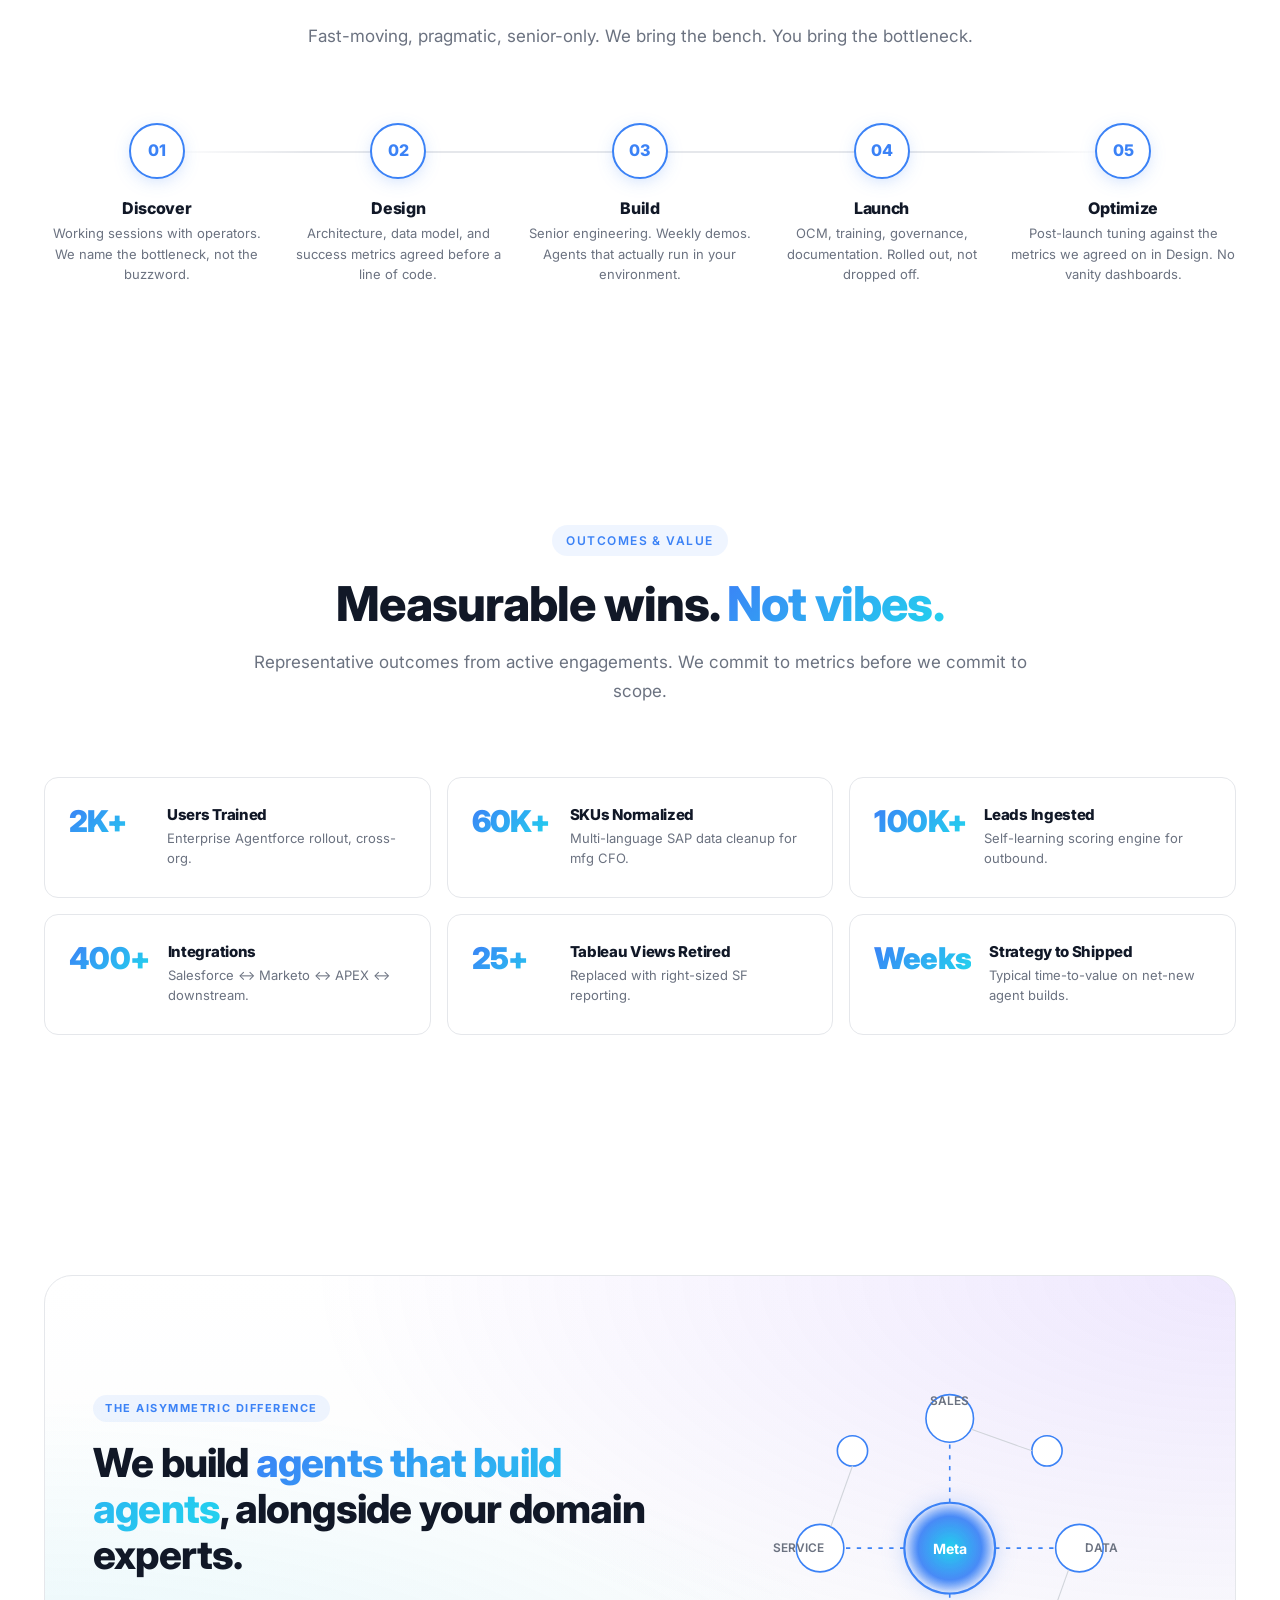
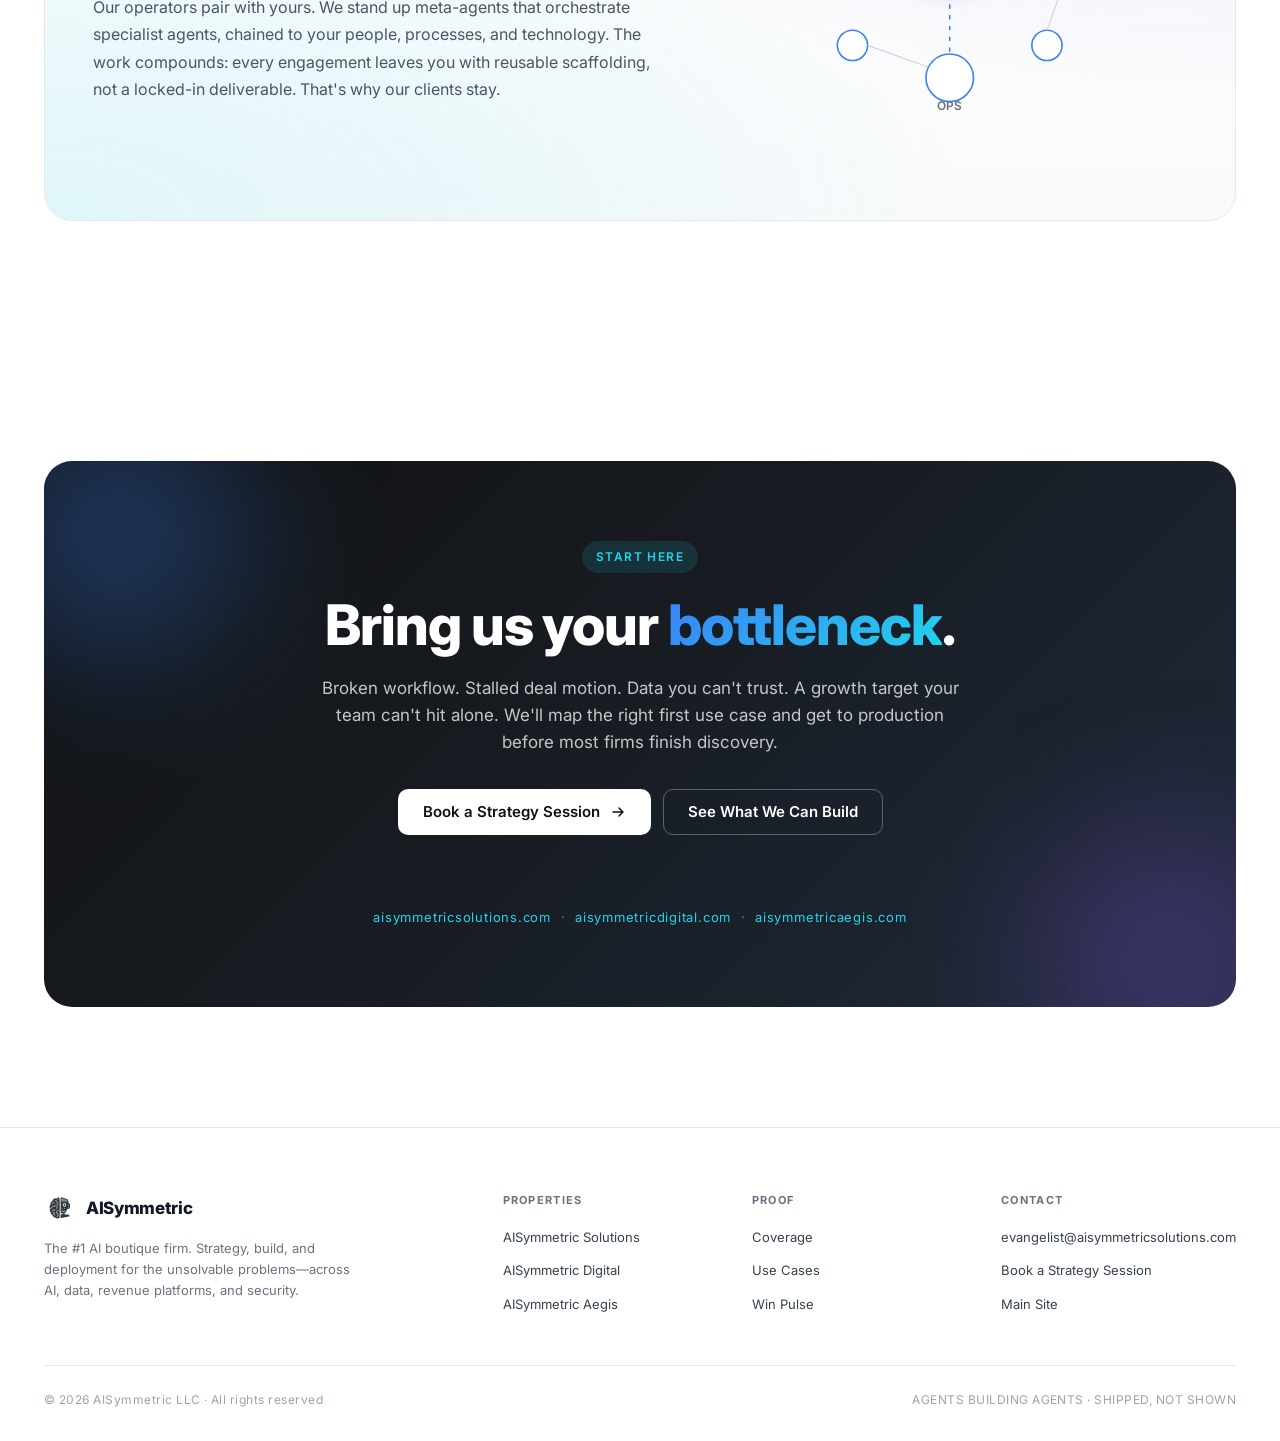
==== commit 6d8f0acc: "Update /success contact email to evangelist@aisymmetricsolutions.com CTA button mailto link and foot" ====
--- a/success/index.html
+++ b/success/index.html
@@ -119,17 +119,13 @@
     }
 
     /* =========================================================
-       REVEAL — all content visible by default. Scroll reveal only
-       opts into a hidden state when JS confirms an element is below
-       the fold at load time. Hero has NO entrance animation at all
-       (lesson from prior iteration: animation fill-mode caused the
-       hero to lock at opacity:0 in some browsers).
+       REVEAL — removed entirely. All content is visible by default.
+       Previously used IntersectionObserver to fade elements in on
+       scroll; observer timing/threshold issues caused below-fold
+       sections to stay stuck at opacity:0 on some browsers.
+       Reliability > flourish for a prospect-facing page.
        ========================================================= */
     .rev { opacity: 1; }
-    @media (prefers-reduced-motion: no-preference) {
-      .rev.rev-init { opacity: 0; transform: translateY(20px); transition: opacity 0.7s var(--ease), transform 0.7s var(--ease); }
-      .rev.rev-on   { opacity: 1; transform: none; }
-    }
 
     /* =========================================================
        BUTTONS — match main site
@@ -1246,7 +1242,7 @@
         <h2>Bring us your <span class="gradient-text">bottleneck</span>.</h2>
         <p>Broken workflow. Stalled deal motion. Data you can't trust. A growth target your team can't hit alone. We'll map the right first use case and get to production before most firms finish discovery.</p>
         <div class="hero-ctas">
-          <a href="mailto:hello@aisymmetricsolutions.com?subject=Let%27s%20build%20the%20right%20use%20case" class="btn btn-primary">
+          <a href="mailto:evangelist@aisymmetricsolutions.com?subject=Let%27s%20build%20the%20right%20use%20case" class="btn btn-primary">
             Book a Strategy Session
             <svg viewBox="0 0 16 16" fill="none"><path d="M3 8h10M9 4l4 4-4 4" stroke="currentColor" stroke-width="1.5" stroke-linecap="round" stroke-linejoin="round"/></svg>
           </a>
@@ -1291,7 +1287,7 @@
         <div class="footer-col">
           <h5>Contact</h5>
           <ul>
-            <li><a href="mailto:hello@aisymmetricsolutions.com">hello@aisymmetricsolutions.com</a></li>
+            <li><a href="mailto:evangelist@aisymmetricsolutions.com">evangelist@aisymmetricsolutions.com</a></li>
             <li><a href="#contact">Book a Strategy Session</a></li>
             <li><a href="https://aisymmetricsolutions.com/">Main Site</a></li>
           </ul>
@@ -1328,25 +1324,7 @@
     // Year
     document.getElementById('year').textContent = new Date().getFullYear();
 
-    // Scroll reveal — elements are VISIBLE by default.
-    // Only hide (rev-init) those that are BELOW the fold at load time, so hero never disappears.
-    const prefersReducedMotion = window.matchMedia('(prefers-reduced-motion: reduce)').matches;
-    if (!prefersReducedMotion) {
-      const vh = window.innerHeight;
-      document.querySelectorAll('.rev').forEach(el => {
-        const rect = el.getBoundingClientRect();
-        if (rect.top >= vh - 40) el.classList.add('rev-init');
-      });
-      const observer = new IntersectionObserver((entries) => {
-        entries.forEach(e => {
-          if (e.isIntersecting) {
-            e.target.classList.add('rev-on');
-            observer.unobserve(e.target);
-          }
-        });
-      }, { threshold: 0.12, rootMargin: '0px 0px -40px 0px' });
-      document.querySelectorAll('.rev.rev-init').forEach(el => observer.observe(el));
-    }
+    // (Scroll-reveal animation removed — content is visible by default.)
 
     // Count-up for hero metrics
     const counters = document.querySelectorAll('.metric-value[data-count]');
